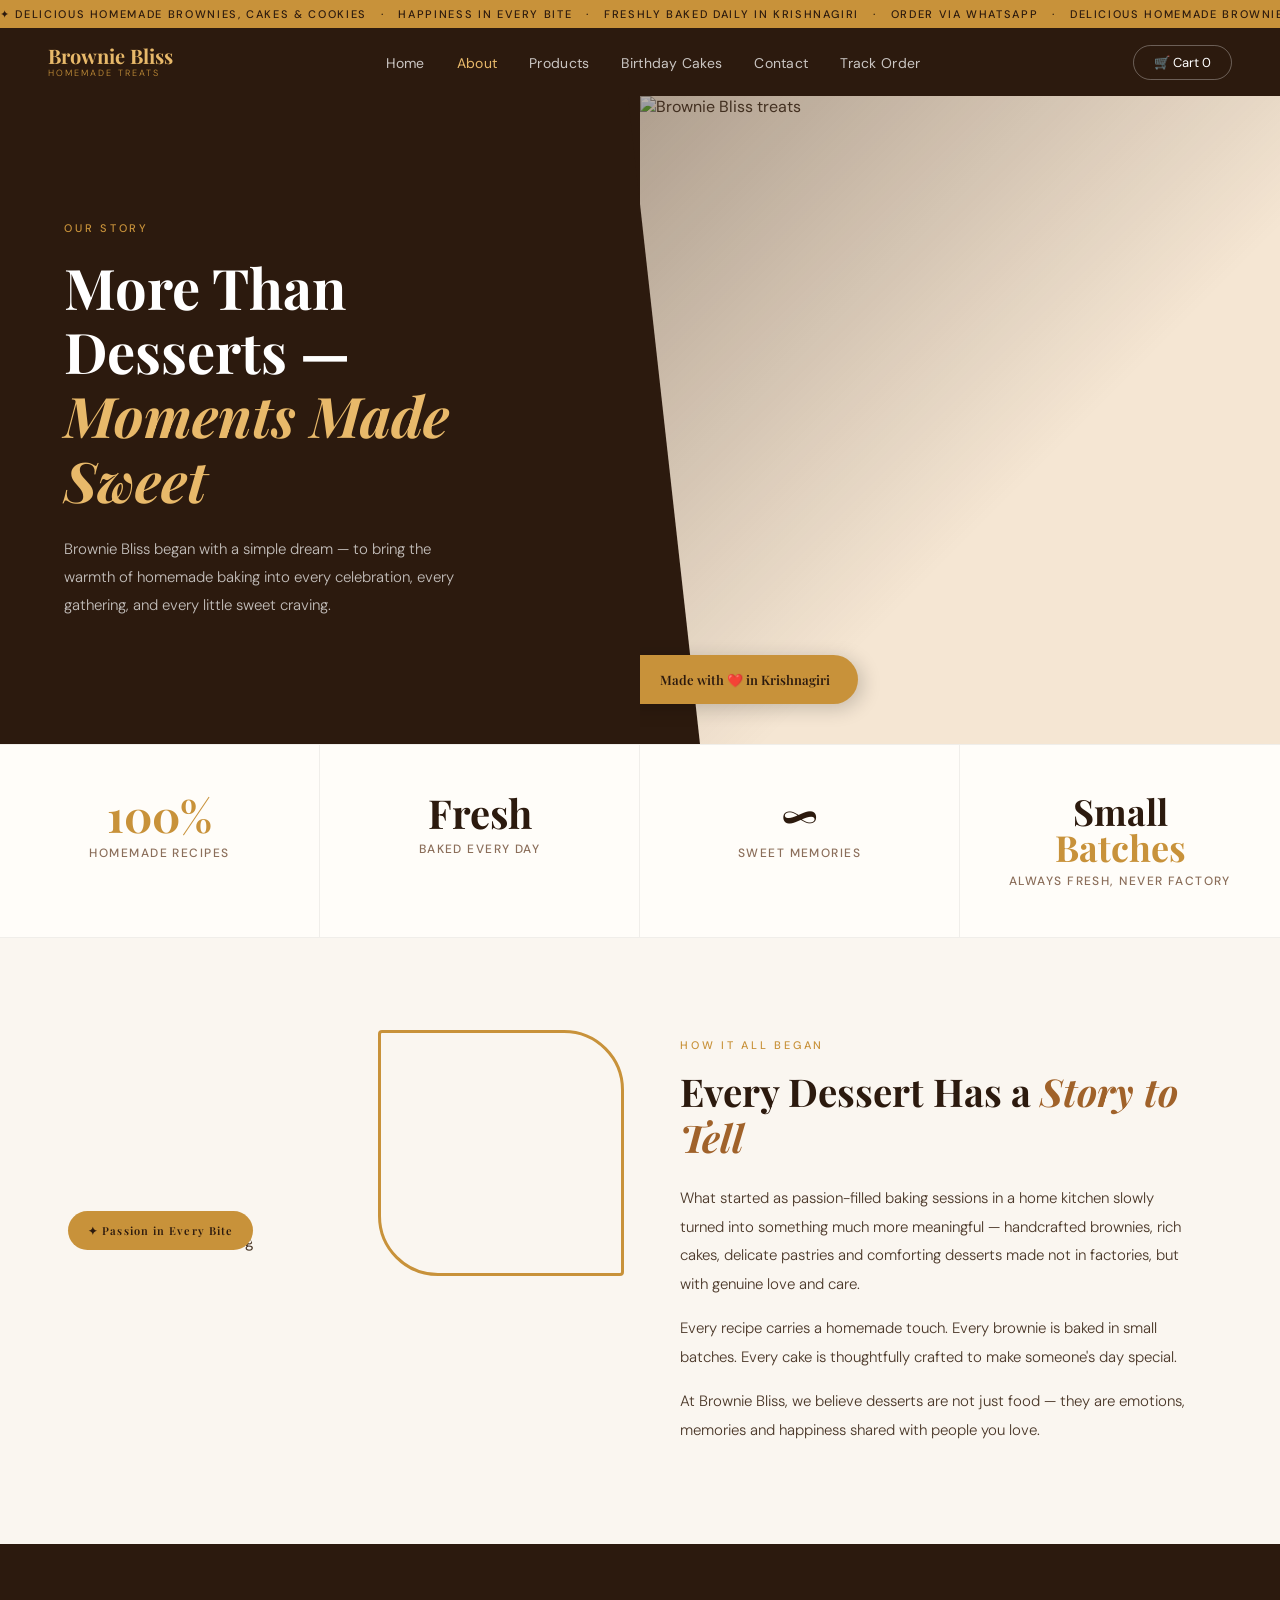
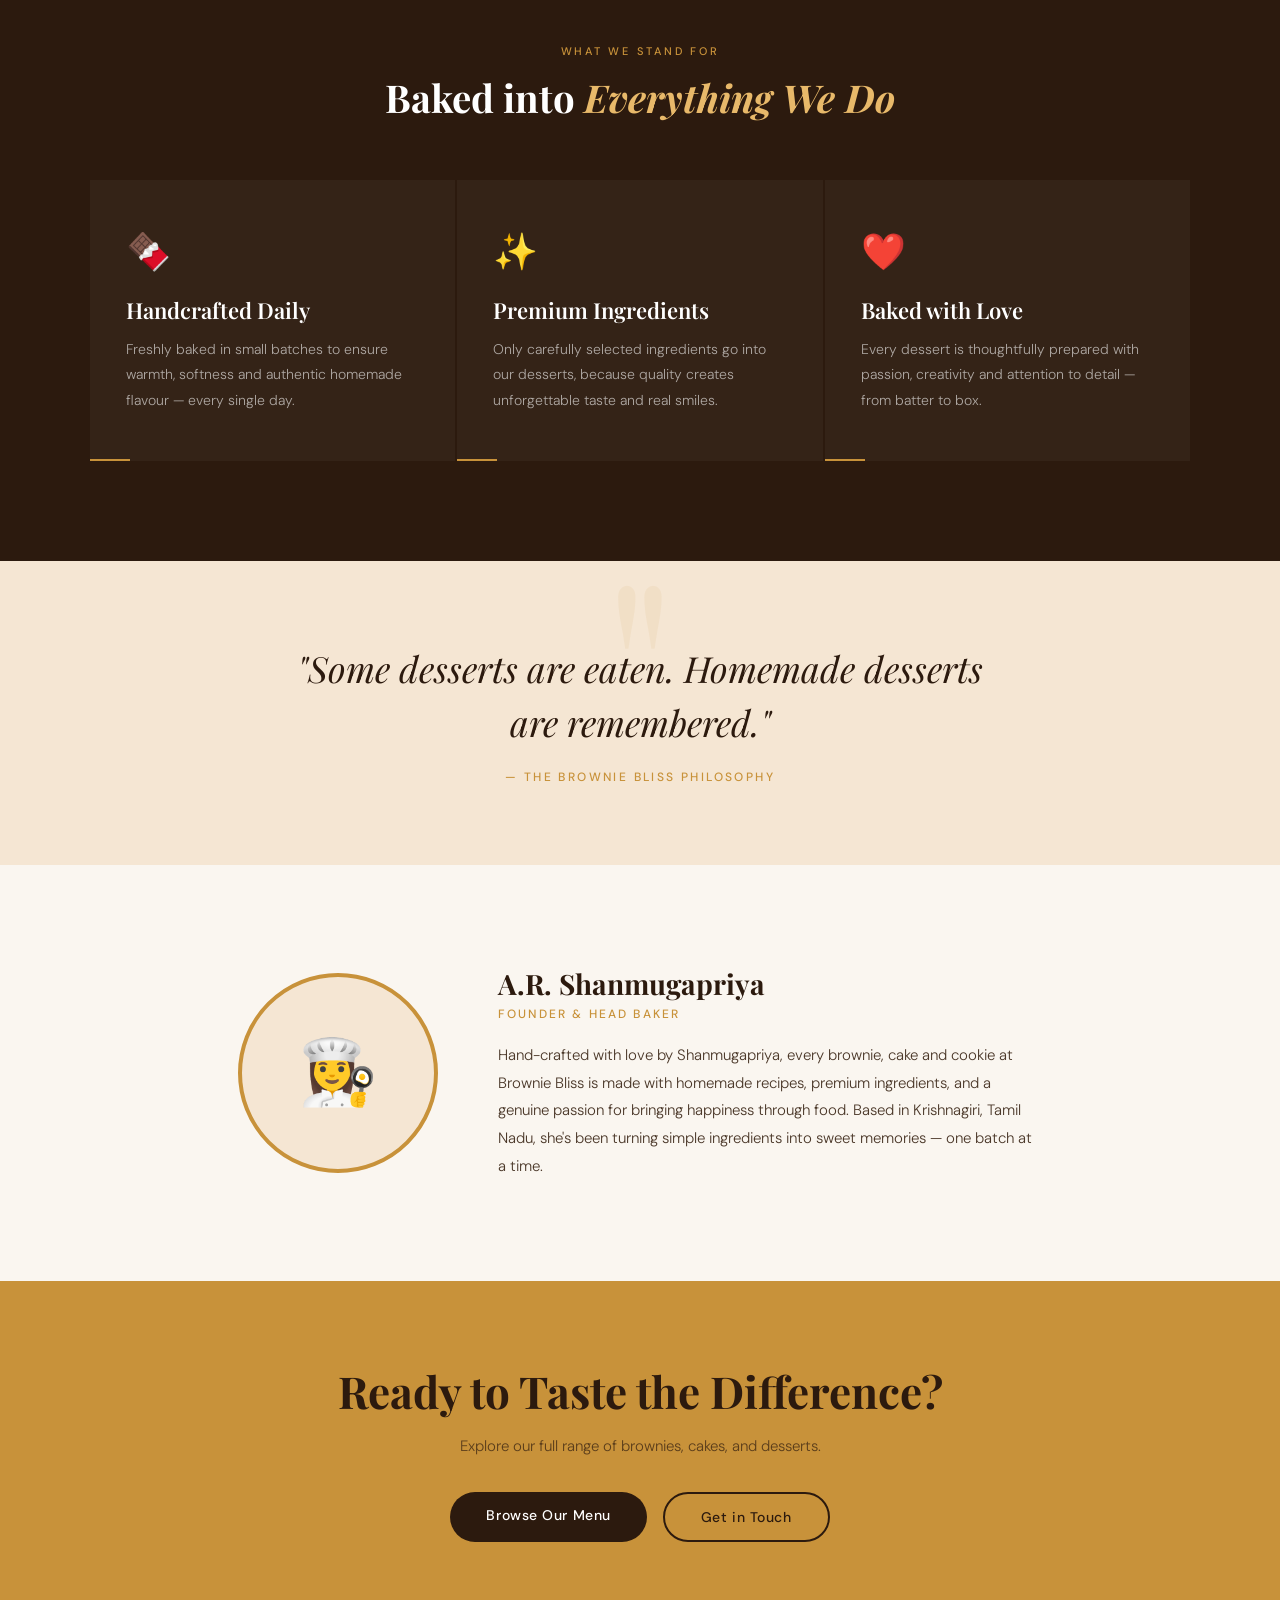
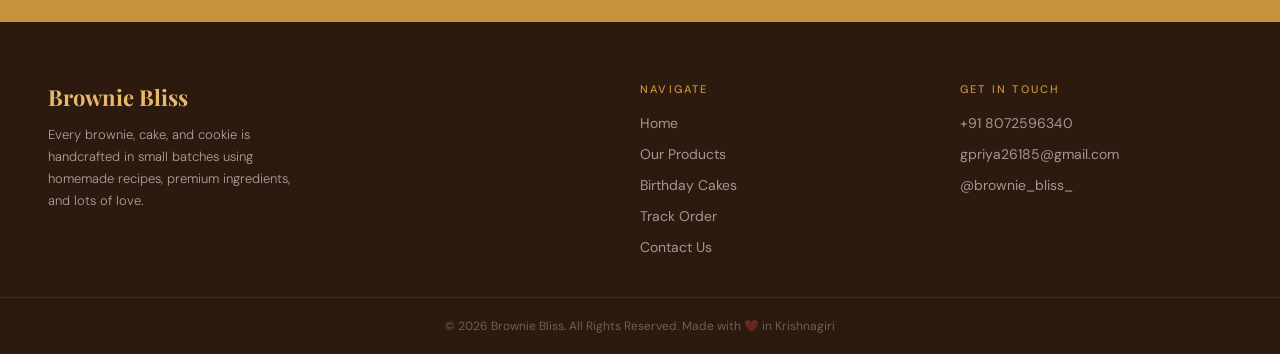
==== public/about.html @ 23c50c58 "resolved conflicts" ====
<!DOCTYPE html>
<html lang="en">
<head>
  <meta charset="UTF-8" />
  <meta name="viewport" content="width=device-width, initial-scale=1.0" />
  <title>About — Brownie Bliss</title>
  <link rel="preconnect" href="https://fonts.googleapis.com" />
  <link rel="preconnect" href="https://fonts.gstatic.com" crossorigin />
  <link href="https://fonts.googleapis.com/css2?family=Playfair+Display:ital,wght@0,400;0,600;0,700;1,400;1,600&family=DM+Sans:wght@300;400;500&display=swap" rel="stylesheet" />
  <style>
    *, *::before, *::after { box-sizing: border-box; margin: 0; padding: 0; }

    :root {
      --cream: #FAF6F0;
      --warm-white: #FFFDF9;
      --brown-dark: #2C1A0E;
      --brown-mid: #5C3317;
      --brown-light: #A0622A;
      --gold: #C8923A;
      --gold-light: #E8B96A;
      --blush: #F5E6D3;
      --text-body: #4A3728;
      --text-muted: #8B6E5A;
    }

    html { scroll-behavior: smooth; }

    body {
      font-family: 'DM Sans', sans-serif;
      background: var(--cream);
      color: var(--text-body);
      overflow-x: hidden;
    }

    /* ── NAV ── */
    nav {
      background: var(--brown-dark);
      color: #fff;
      display: flex;
      align-items: center;
      justify-content: space-between;
      padding: 0 48px;
      height: 68px;
      position: sticky;
      top: 0;
      z-index: 100;
    }
    .nav-logo { font-family: 'Playfair Display', serif; font-size: 20px; font-weight: 700; color: var(--gold-light); text-decoration: none; line-height: 1.1; }
    .nav-logo span { display: block; font-size: 9px; font-weight: 300; letter-spacing: 0.22em; color: var(--gold); font-family: 'DM Sans', sans-serif; text-transform: uppercase; margin-top: 2px; }
    .nav-links { display: flex; gap: 32px; list-style: none; }
    .nav-links a { color: rgba(255,255,255,0.75); text-decoration: none; font-size: 14px; font-weight: 400; letter-spacing: 0.02em; transition: color 0.2s; }
    .nav-links a:hover, .nav-links a.active { color: var(--gold-light); }
    .nav-cart { background: transparent; border: 1px solid rgba(255,255,255,0.3); color: #fff; padding: 8px 20px; border-radius: 99px; font-size: 13px; cursor: pointer; font-family: 'DM Sans', sans-serif; transition: all 0.2s; }
    .nav-cart:hover { background: var(--gold); border-color: var(--gold); }

    /* ── TICKER ── */
    .ticker {
      background: var(--gold);
      color: var(--brown-dark);
      font-size: 11px;
      font-weight: 500;
      letter-spacing: 0.15em;
      text-transform: uppercase;
      padding: 7px 0;
      overflow: hidden;
      white-space: nowrap;
    }
    .ticker-inner { display: inline-block; animation: ticker 28s linear infinite; }
    @keyframes ticker { from { transform: translateX(0); } to { transform: translateX(-50%); } }

    /* ── HERO ── */
    .hero {
      min-height: 72vh;
      display: grid;
      grid-template-columns: 1fr 1fr;
      position: relative;
      overflow: hidden;
    }
    .hero-left {
      background: var(--brown-dark);
      display: flex;
      flex-direction: column;
      justify-content: center;
      padding: 80px 64px;
      position: relative;
      z-index: 1;
    }
    .hero-left::after {
      content: '';
      position: absolute;
      right: -60px;
      top: 0;
      bottom: 0;
      width: 120px;
      background: var(--brown-dark);
      clip-path: polygon(0 0, 40% 0, 100% 100%, 0 100%);
      z-index: 2;
    }
    .hero-eyebrow {
      font-size: 11px;
      font-weight: 500;
      letter-spacing: 0.25em;
      text-transform: uppercase;
      color: var(--gold);
      margin-bottom: 20px;
      opacity: 0;
      animation: fadeUp 0.7s ease forwards 0.2s;
    }
    .hero-title {
      font-family: 'Playfair Display', serif;
      font-size: clamp(36px, 4.5vw, 56px);
      font-weight: 700;
      color: #fff;
      line-height: 1.15;
      margin-bottom: 24px;
      opacity: 0;
      animation: fadeUp 0.7s ease forwards 0.4s;
    }
    .hero-title em { color: var(--gold-light); font-style: italic; }
    .hero-body {
      font-size: 15px;
      font-weight: 300;
      line-height: 1.85;
      color: rgba(255,255,255,0.72);
      max-width: 400px;
      opacity: 0;
      animation: fadeUp 0.7s ease forwards 0.6s;
    }
    .hero-right {
      position: relative;
      background: var(--blush);
      overflow: hidden;
    }
    .hero-right img {
      width: 100%;
      height: 100%;
      object-fit: cover;
      filter: sepia(15%) saturate(110%);
      opacity: 0;
      animation: fadeIn 1s ease forwards 0.8s;
    }
    .hero-right-overlay {
      position: absolute;
      inset: 0;
      background: linear-gradient(135deg, rgba(44,26,14,0.35) 0%, transparent 60%);
    }
    .hero-badge {
      position: absolute;
      bottom: 40px;
      left: -20px;
      background: var(--gold);
      color: var(--brown-dark);
      padding: 16px 28px 16px 40px;
      font-family: 'Playfair Display', serif;
      font-size: 13px;
      font-weight: 600;
      border-radius: 0 99px 99px 0;
      box-shadow: 4px 4px 20px rgba(0,0,0,0.2);
      z-index: 3;
      opacity: 0;
      animation: fadeIn 0.7s ease forwards 1.2s;
    }

    @keyframes fadeUp { from { opacity: 0; transform: translateY(24px); } to { opacity: 1; transform: translateY(0); } }
    @keyframes fadeIn { from { opacity: 0; } to { opacity: 1; } }

    /* ── STATS ── */
    .stats {
      background: var(--warm-white);
      border-top: 1px solid rgba(0,0,0,0.06);
      border-bottom: 1px solid rgba(0,0,0,0.06);
      display: grid;
      grid-template-columns: repeat(4, 1fr);
    }
    .stat-item {
      padding: 48px 32px;
      text-align: center;
      border-right: 1px solid rgba(0,0,0,0.06);
      position: relative;
      overflow: hidden;
    }
    .stat-item:last-child { border-right: none; }
    .stat-item::before {
      content: '';
      position: absolute;
      bottom: 0; left: 0; right: 0;
      height: 3px;
      background: var(--gold);
      transform: scaleX(0);
      transition: transform 0.4s ease;
      transform-origin: left;
    }
    .stat-item:hover::before { transform: scaleX(1); }
    .stat-number {
      font-family: 'Playfair Display', serif;
      font-size: 44px;
      font-weight: 700;
      color: var(--brown-dark);
      line-height: 1;
      margin-bottom: 8px;
    }
    .stat-number span { color: var(--gold); }
    .stat-label {
      font-size: 12px;
      font-weight: 500;
      letter-spacing: 0.12em;
      text-transform: uppercase;
      color: var(--text-muted);
    }

    /* ── STORY SECTION ── */
    .story {
      display: grid;
      grid-template-columns: 1fr 1fr;
      gap: 0;
      max-width: 1200px;
      margin: 100px auto;
      padding: 0 48px;
      align-items: center;
      gap: 80px;
    }
    .story-img-wrap {
      position: relative;
    }
    .story-img-wrap img {
      width: 100%;
      aspect-ratio: 4/5;
      object-fit: cover;
      border-radius: 4px 80px 4px 80px;
      filter: sepia(10%) saturate(105%);
    }
    .story-img-accent {
      position: absolute;
      bottom: -24px;
      right: -24px;
      width: 48%;
      aspect-ratio: 1;
      border: 3px solid var(--gold);
      border-radius: 4px 60px 4px 60px;
      z-index: -1;
    }
    .story-quote {
      position: absolute;
      top: -20px;
      left: -20px;
      background: var(--gold);
      color: var(--brown-dark);
      font-family: 'Playfair Display', serif;
      font-size: 11px;
      font-weight: 600;
      letter-spacing: 0.1em;
      padding: 12px 20px;
      border-radius: 99px;
      white-space: nowrap;
    }
    .story-text {}
    .section-eyebrow {
      font-size: 11px;
      font-weight: 500;
      letter-spacing: 0.25em;
      text-transform: uppercase;
      color: var(--gold);
      margin-bottom: 16px;
    }
    .section-title {
      font-family: 'Playfair Display', serif;
      font-size: clamp(28px, 3vw, 40px);
      font-weight: 700;
      color: var(--brown-dark);
      line-height: 1.2;
      margin-bottom: 24px;
    }
    .section-title em { font-style: italic; color: var(--brown-light); }
    .story-para {
      font-size: 15px;
      font-weight: 300;
      line-height: 1.9;
      color: var(--text-body);
      margin-bottom: 16px;
    }
    .story-para:last-child { margin-bottom: 0; }

    /* ── VALUES ── */
    .values {
      background: var(--brown-dark);
      padding: 100px 48px;
      text-align: center;
    }
    .values .section-eyebrow { color: var(--gold); }
    .values .section-title { color: #fff; margin-bottom: 60px; }
    .values-grid {
      display: grid;
      grid-template-columns: repeat(3, 1fr);
      gap: 2px;
      max-width: 1100px;
      margin: 0 auto;
    }
    .value-card {
      background: rgba(255,255,255,0.04);
      padding: 48px 36px;
      text-align: left;
      position: relative;
      transition: background 0.3s;
      cursor: default;
    }
    .value-card:hover { background: rgba(200,146,58,0.12); }
    .value-icon {
      font-size: 36px;
      margin-bottom: 20px;
      display: block;
    }
    .value-title {
      font-family: 'Playfair Display', serif;
      font-size: 22px;
      font-weight: 600;
      color: #fff;
      margin-bottom: 12px;
    }
    .value-desc {
      font-size: 14px;
      font-weight: 300;
      line-height: 1.8;
      color: rgba(255,255,255,0.6);
    }
    .value-card::after {
      content: '';
      position: absolute;
      bottom: 0; left: 0;
      width: 40px; height: 2px;
      background: var(--gold);
      transition: width 0.4s ease;
    }
    .value-card:hover::after { width: 100%; }

    /* ── QUOTE BANNER ── */
    .quote-banner {
      background: var(--blush);
      padding: 80px 48px;
      text-align: center;
      position: relative;
      overflow: hidden;
    }
    .quote-banner::before {
      content: '"';
      position: absolute;
      top: -20px;
      left: 50%;
      transform: translateX(-50%);
      font-family: 'Playfair Display', serif;
      font-size: 240px;
      color: var(--gold);
      opacity: 0.08;
      line-height: 1;
      pointer-events: none;
    }
    .quote-text {
      font-family: 'Playfair Display', serif;
      font-size: clamp(22px, 3vw, 36px);
      font-style: italic;
      font-weight: 400;
      color: var(--brown-dark);
      max-width: 700px;
      margin: 0 auto 20px;
      line-height: 1.5;
      position: relative;
      z-index: 1;
    }
    .quote-attr {
      font-size: 12px;
      font-weight: 500;
      letter-spacing: 0.2em;
      text-transform: uppercase;
      color: var(--gold);
    }

    /* ── FOUNDER ── */
    .founder {
      max-width: 900px;
      margin: 100px auto;
      padding: 0 48px;
      display: grid;
      grid-template-columns: auto 1fr;
      gap: 60px;
      align-items: center;
    }
    .founder-img {
      width: 200px;
      height: 200px;
      border-radius: 50%;
      object-fit: cover;
      border: 4px solid var(--gold);
      filter: sepia(15%) saturate(110%);
      flex-shrink: 0;
    }
    .founder-img-placeholder {
      width: 200px;
      height: 200px;
      border-radius: 50%;
      background: var(--blush);
      border: 4px solid var(--gold);
      flex-shrink: 0;
      display: flex;
      align-items: center;
      justify-content: center;
      font-size: 64px;
    }
    .founder-name {
      font-family: 'Playfair Display', serif;
      font-size: 28px;
      font-weight: 700;
      color: var(--brown-dark);
      margin-bottom: 4px;
    }
    .founder-role {
      font-size: 12px;
      font-weight: 500;
      letter-spacing: 0.18em;
      text-transform: uppercase;
      color: var(--gold);
      margin-bottom: 20px;
    }
    .founder-bio {
      font-size: 15px;
      font-weight: 300;
      line-height: 1.85;
      color: var(--text-body);
    }

    /* ── CTA ── */
    .cta {
      background: var(--gold);
      padding: 80px 48px;
      text-align: center;
    }
    .cta-title {
      font-family: 'Playfair Display', serif;
      font-size: clamp(28px, 3.5vw, 44px);
      font-weight: 700;
      color: var(--brown-dark);
      margin-bottom: 16px;
    }
    .cta-sub {
      font-size: 15px;
      font-weight: 300;
      color: rgba(44,26,14,0.7);
      margin-bottom: 36px;
    }
    .cta-buttons { display: flex; gap: 16px; justify-content: center; flex-wrap: wrap; }
    .btn-dark {
      background: var(--brown-dark);
      color: #fff;
      padding: 14px 36px;
      border-radius: 99px;
      text-decoration: none;
      font-size: 14px;
      font-weight: 500;
      letter-spacing: 0.04em;
      transition: all 0.25s;
      display: inline-block;
    }
    .btn-dark:hover { background: var(--brown-mid); transform: translateY(-2px); }
    .btn-outline {
      background: transparent;
      color: var(--brown-dark);
      padding: 14px 36px;
      border-radius: 99px;
      text-decoration: none;
      font-size: 14px;
      font-weight: 500;
      letter-spacing: 0.04em;
      border: 2px solid var(--brown-dark);
      transition: all 0.25s;
      display: inline-block;
    }
    .btn-outline:hover { background: var(--brown-dark); color: #fff; }

    /* ── FOOTER ── */
    footer {
      background: var(--brown-dark);
      color: rgba(255,255,255,0.6);
      padding: 60px 48px 40px;
      display: grid;
      grid-template-columns: 2fr 1fr 1fr;
      gap: 48px;
    }
    .footer-brand {}
    .footer-logo { font-family: 'Playfair Display', serif; font-size: 22px; color: var(--gold-light); font-weight: 700; margin-bottom: 12px; }
    .footer-tagline { font-size: 13px; font-weight: 300; line-height: 1.7; max-width: 260px; }
    .footer-col-title { font-size: 11px; font-weight: 500; letter-spacing: 0.2em; text-transform: uppercase; color: var(--gold); margin-bottom: 16px; }
    .footer-links { list-style: none; display: flex; flex-direction: column; gap: 10px; }
    .footer-links a { color: rgba(255,255,255,0.55); text-decoration: none; font-size: 14px; transition: color 0.2s; }
    .footer-links a:hover { color: var(--gold-light); }
    .footer-bottom {
      background: var(--brown-dark);
      border-top: 1px solid rgba(255,255,255,0.08);
      text-align: center;
      padding: 20px 48px;
      font-size: 12px;
      color: rgba(255,255,255,0.3);
    }

    /* ── SCROLL REVEAL ── */
    .reveal {
      opacity: 0;
      transform: translateY(32px);
      transition: opacity 0.7s ease, transform 0.7s ease;
    }
    .reveal.visible { opacity: 1; transform: translateY(0); }

    /* ── RESPONSIVE ── */
    @media (max-width: 900px) {
      nav { padding: 0 24px; }
      .nav-links { display: none; }
      .hero { grid-template-columns: 1fr; min-height: auto; }
      .hero-left { padding: 60px 32px; }
      .hero-left::after { display: none; }
      .hero-right { height: 300px; }
      .stats { grid-template-columns: repeat(2, 1fr); }
      .stat-item { border-right: none; border-bottom: 1px solid rgba(0,0,0,0.06); }
      .story { grid-template-columns: 1fr; padding: 0 24px; margin: 60px auto; gap: 40px; }
      .story-img-wrap { max-width: 400px; }
      .values { padding: 60px 24px; }
      .values-grid { grid-template-columns: 1fr; gap: 2px; }
      .founder { grid-template-columns: 1fr; padding: 0 24px; margin: 60px auto; text-align: center; justify-items: center; }
      footer { grid-template-columns: 1fr; padding: 40px 24px 24px; gap: 32px; }
    }
  </style>
</head>
<body>

  <!-- Ticker -->
  <div class="ticker">
    <span class="ticker-inner">
      ✦ Delicious Homemade Brownies, Cakes &amp; Cookies &nbsp;&nbsp;·&nbsp;&nbsp; Happiness in Every Bite &nbsp;&nbsp;·&nbsp;&nbsp; Freshly Baked Daily in Krishnagiri &nbsp;&nbsp;·&nbsp;&nbsp; Order via WhatsApp &nbsp;&nbsp;·&nbsp;&nbsp; Delicious Homemade Brownies, Cakes &amp; Cookies &nbsp;&nbsp;·&nbsp;&nbsp; Happiness in Every Bite &nbsp;&nbsp;·&nbsp;&nbsp; Freshly Baked Daily in Krishnagiri &nbsp;&nbsp;·&nbsp;&nbsp; Order via WhatsApp &nbsp;&nbsp;·&nbsp;&nbsp;
    </span>
  </div>

  <!-- Nav -->
  <nav>
    <a href="index.html" class="nav-logo">Brownie Bliss <span>Homemade Treats</span></a>
    <ul class="nav-links">
      <li><a href="index.html">Home</a></li>
      <li><a href="about.html" class="active">About</a></li>
      <li><a href="index.html#products">Products</a></li>
      <li><a href="index.html#birthday">Birthday Cakes</a></li>
      <li><a href="contact.html">Contact</a></li>
      <li><a href="track.html">Track Order</a></li>
    </ul>
    <button class="nav-cart">🛒 Cart 0</button>
  </nav>

  <!-- Hero -->
  <section class="hero">
    <div class="hero-left">
      <p class="hero-eyebrow">Our Story</p>
      <h1 class="hero-title">More Than Desserts —<br><em>Moments Made Sweet</em></h1>
      <p class="hero-body">Brownie Bliss began with a simple dream — to bring the warmth of homemade baking into every celebration, every gathering, and every little sweet craving.</p>
    </div>
    <div class="hero-right">
      <img src="https://theobroma.in/cdn/shop/files/OverloadBrownie_400x400.jpg?v=1711183338" alt="Brownie Bliss treats" />
      <div class="hero-right-overlay"></div>
      <div class="hero-badge">Made with ❤️ in Krishnagiri</div>
    </div>
  </section>

  <!-- Stats -->
  <div class="stats">
    <div class="stat-item reveal">
      <div class="stat-number"><span class="count" data-target="100">0</span><span>%</span></div>
      <div class="stat-label">Homemade Recipes</div>
    </div>
    <div class="stat-item reveal" style="transition-delay:0.1s">
      <div class="stat-number" style="font-size:40px">Fresh</div>
      <div class="stat-label">Baked Every Day</div>
    </div>
    <div class="stat-item reveal" style="transition-delay:0.2s">
      <div class="stat-number">∞</div>
      <div class="stat-label">Sweet Memories</div>
    </div>
    <div class="stat-item reveal" style="transition-delay:0.3s">
      <div class="stat-number" style="font-size:36px">Small<br><span>Batches</span></div>
      <div class="stat-label">Always Fresh, Never Factory</div>
    </div>
  </div>

  <!-- Story Section -->
  <section class="story">
    <div class="story-img-wrap reveal">
      <img src="https://theobroma.in/cdn/shop/files/redvelvet-theo.jpg?v=1701321860" alt="Brownie Bliss baking" />
      <div class="story-img-accent"></div>
      <div class="story-quote">✦ Passion in Every Bite</div>
    </div>
    <div class="story-text reveal" style="transition-delay:0.15s">
      <p class="section-eyebrow">How it all began</p>
      <h2 class="section-title">Every Dessert Has a <em>Story to Tell</em></h2>
      <p class="story-para">What started as passion-filled baking sessions in a home kitchen slowly turned into something much more meaningful — handcrafted brownies, rich cakes, delicate pastries and comforting desserts made not in factories, but with genuine love and care.</p>
      <p class="story-para">Every recipe carries a homemade touch. Every brownie is baked in small batches. Every cake is thoughtfully crafted to make someone's day special.</p>
      <p class="story-para">At Brownie Bliss, we believe desserts are not just food — they are emotions, memories and happiness shared with people you love.</p>
    </div>
  </section>

  <!-- Values -->
  <section class="values">
    <p class="section-eyebrow reveal">What we stand for</p>
    <h2 class="section-title reveal">Baked into <em style="color:var(--gold-light)">Everything We Do</em></h2>
    <div class="values-grid">
      <div class="value-card reveal">
        <span class="value-icon">🍫</span>
        <h3 class="value-title">Handcrafted Daily</h3>
        <p class="value-desc">Freshly baked in small batches to ensure warmth, softness and authentic homemade flavour — every single day.</p>
      </div>
      <div class="value-card reveal" style="transition-delay:0.1s">
        <span class="value-icon">✨</span>
        <h3 class="value-title">Premium Ingredients</h3>
        <p class="value-desc">Only carefully selected ingredients go into our desserts, because quality creates unforgettable taste and real smiles.</p>
      </div>
      <div class="value-card reveal" style="transition-delay:0.2s">
        <span class="value-icon">❤️</span>
        <h3 class="value-title">Baked with Love</h3>
        <p class="value-desc">Every dessert is thoughtfully prepared with passion, creativity and attention to detail — from batter to box.</p>
      </div>
    </div>
  </section>

  <!-- Quote -->
  <div class="quote-banner reveal">
    <p class="quote-text">"Some desserts are eaten. Homemade desserts are remembered."</p>
    <p class="quote-attr">— The Brownie Bliss Philosophy</p>
  </div>

  <!-- Founder -->
  <section class="founder reveal">
    <div class="founder-img-placeholder">👩‍🍳</div>
    <div>
      <h3 class="founder-name">A.R. Shanmugapriya</h3>
      <p class="founder-role">Founder & Head Baker</p>
      <p class="founder-bio">Hand-crafted with love by Shanmugapriya, every brownie, cake and cookie at Brownie Bliss is made with homemade recipes, premium ingredients, and a genuine passion for bringing happiness through food. Based in Krishnagiri, Tamil Nadu, she's been turning simple ingredients into sweet memories — one batch at a time.</p>
    </div>
  </section>

  <!-- CTA -->
  <div class="cta reveal">
    <h2 class="cta-title">Ready to Taste the Difference?</h2>
    <p class="cta-sub">Explore our full range of brownies, cakes, and desserts.</p>
    <div class="cta-buttons">
      <a href="index.html#products" class="btn-dark">Browse Our Menu</a>
      <a href="contact.html" class="btn-outline">Get in Touch</a>
    </div>
  </div>

  <!-- Footer -->
  <footer>
    <div class="footer-brand">
      <div class="footer-logo">Brownie Bliss</div>
      <p class="footer-tagline">Every brownie, cake, and cookie is handcrafted in small batches using homemade recipes, premium ingredients, and lots of love.</p>
    </div>
    <div>
      <p class="footer-col-title">Navigate</p>
      <ul class="footer-links">
        <li><a href="index.html">Home</a></li>
        <li><a href="index.html#products">Our Products</a></li>
        <li><a href="index.html#birthday">Birthday Cakes</a></li>
        <li><a href="track.html">Track Order</a></li>
        <li><a href="contact.html">Contact Us</a></li>
      </ul>
    </div>
    <div>
      <p class="footer-col-title">Get in Touch</p>
      <ul class="footer-links">
        <li><a href="tel:08072596340">+91 8072596340</a></li>
        <li><a href="mailto:gpriya26185@gmail.com">gpriya26185@gmail.com</a></li>
        <li><a href="https://instagram.com/brownie_bliss_" target="_blank">@brownie_bliss_</a></li>
      </ul>
    </div>
  </footer>
  <div class="footer-bottom">© 2026 Brownie Bliss. All Rights Reserved. Made with ❤️ in Krishnagiri</div>

  <script>
    // Scroll reveal
    const reveals = document.querySelectorAll('.reveal');
    const observer = new IntersectionObserver(entries => {
      entries.forEach(e => { if (e.isIntersecting) { e.target.classList.add('visible'); } });
    }, { threshold: 0.12 });
    reveals.forEach(r => observer.observe(r));

    // Count up animation
    function animateCount(el) {
      const target = +el.dataset.target;
      let current = 0;
      const step = target / 60;
      const timer = setInterval(() => {
        current = Math.min(current + step, target);
        el.textContent = Math.round(current);
        if (current >= target) clearInterval(timer);
      }, 16);
    }
    const countObs = new IntersectionObserver(entries => {
      entries.forEach(e => {
        if (e.isIntersecting) {
          animateCount(e.target);
          countObs.unobserve(e.target);
        }
      });
    }, { threshold: 0.5 });
    document.querySelectorAll('.count').forEach(c => countObs.observe(c));
  </script>
</body>
</html>
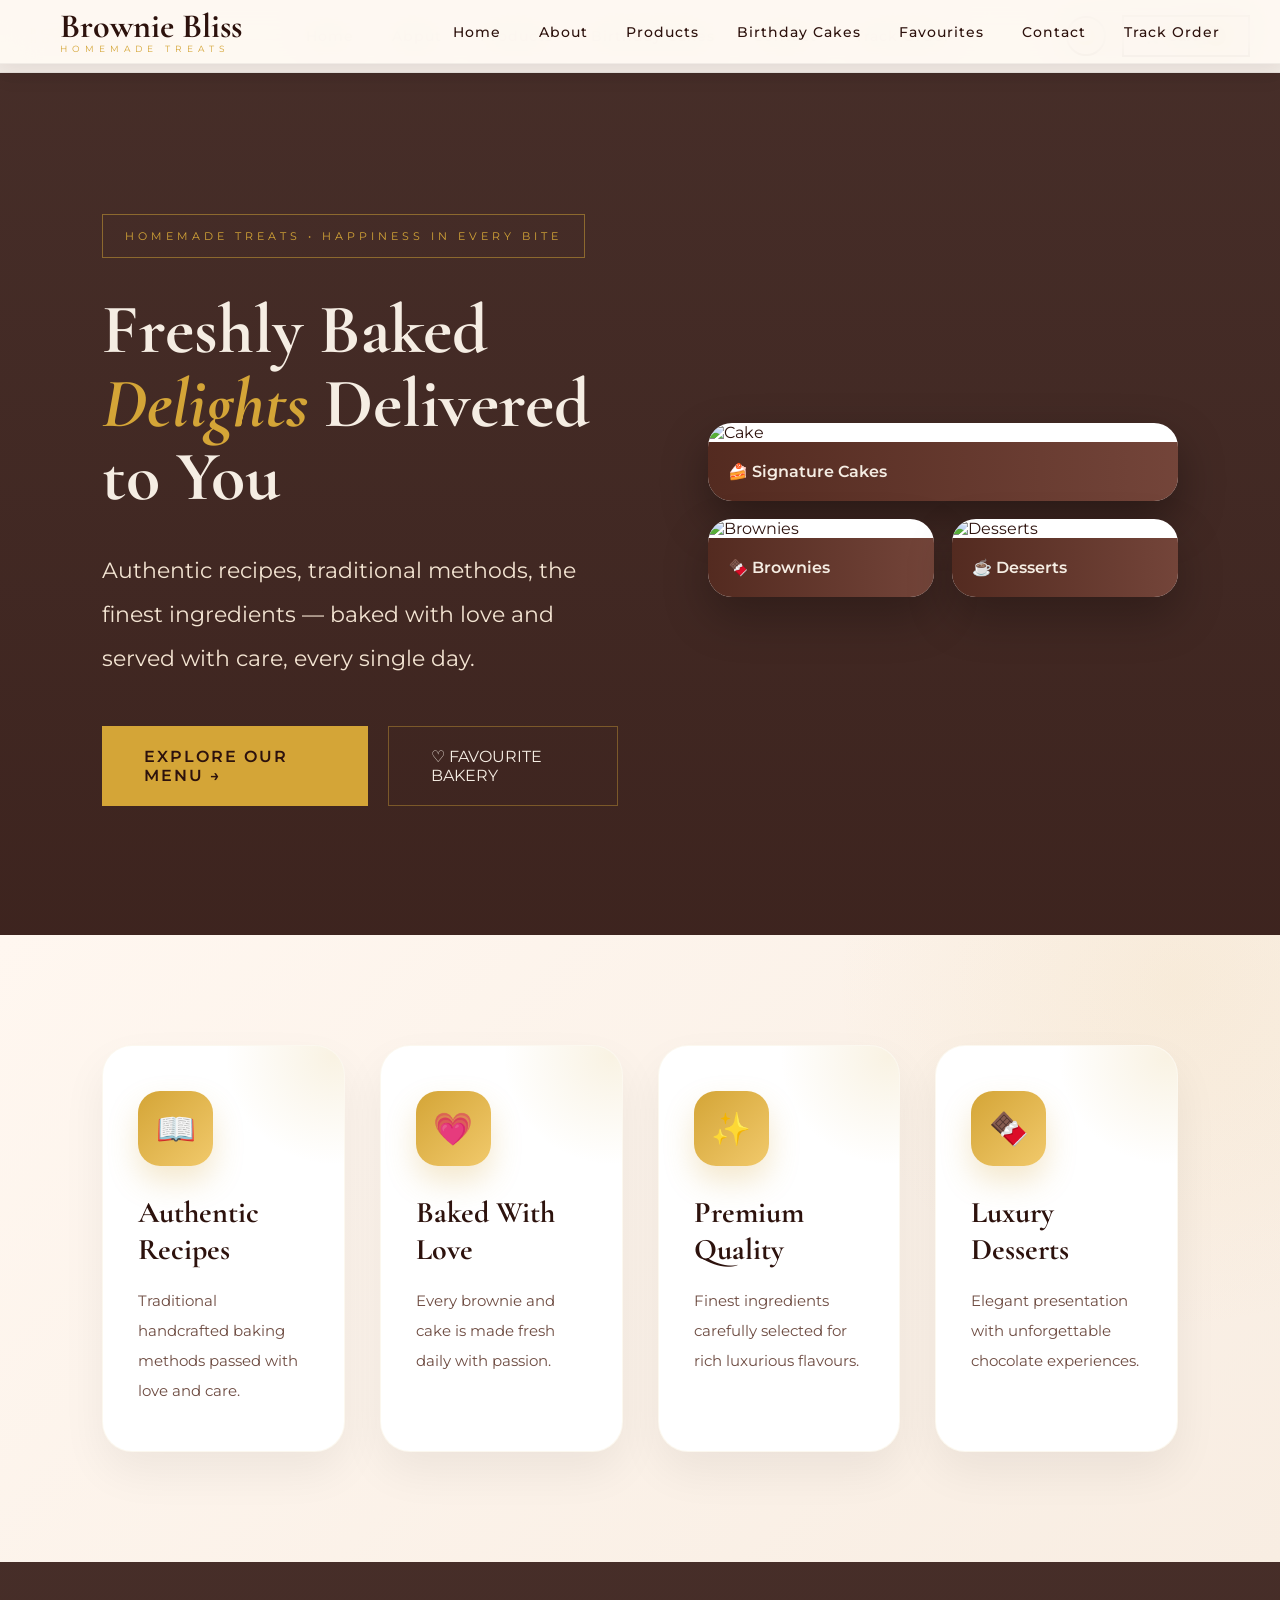
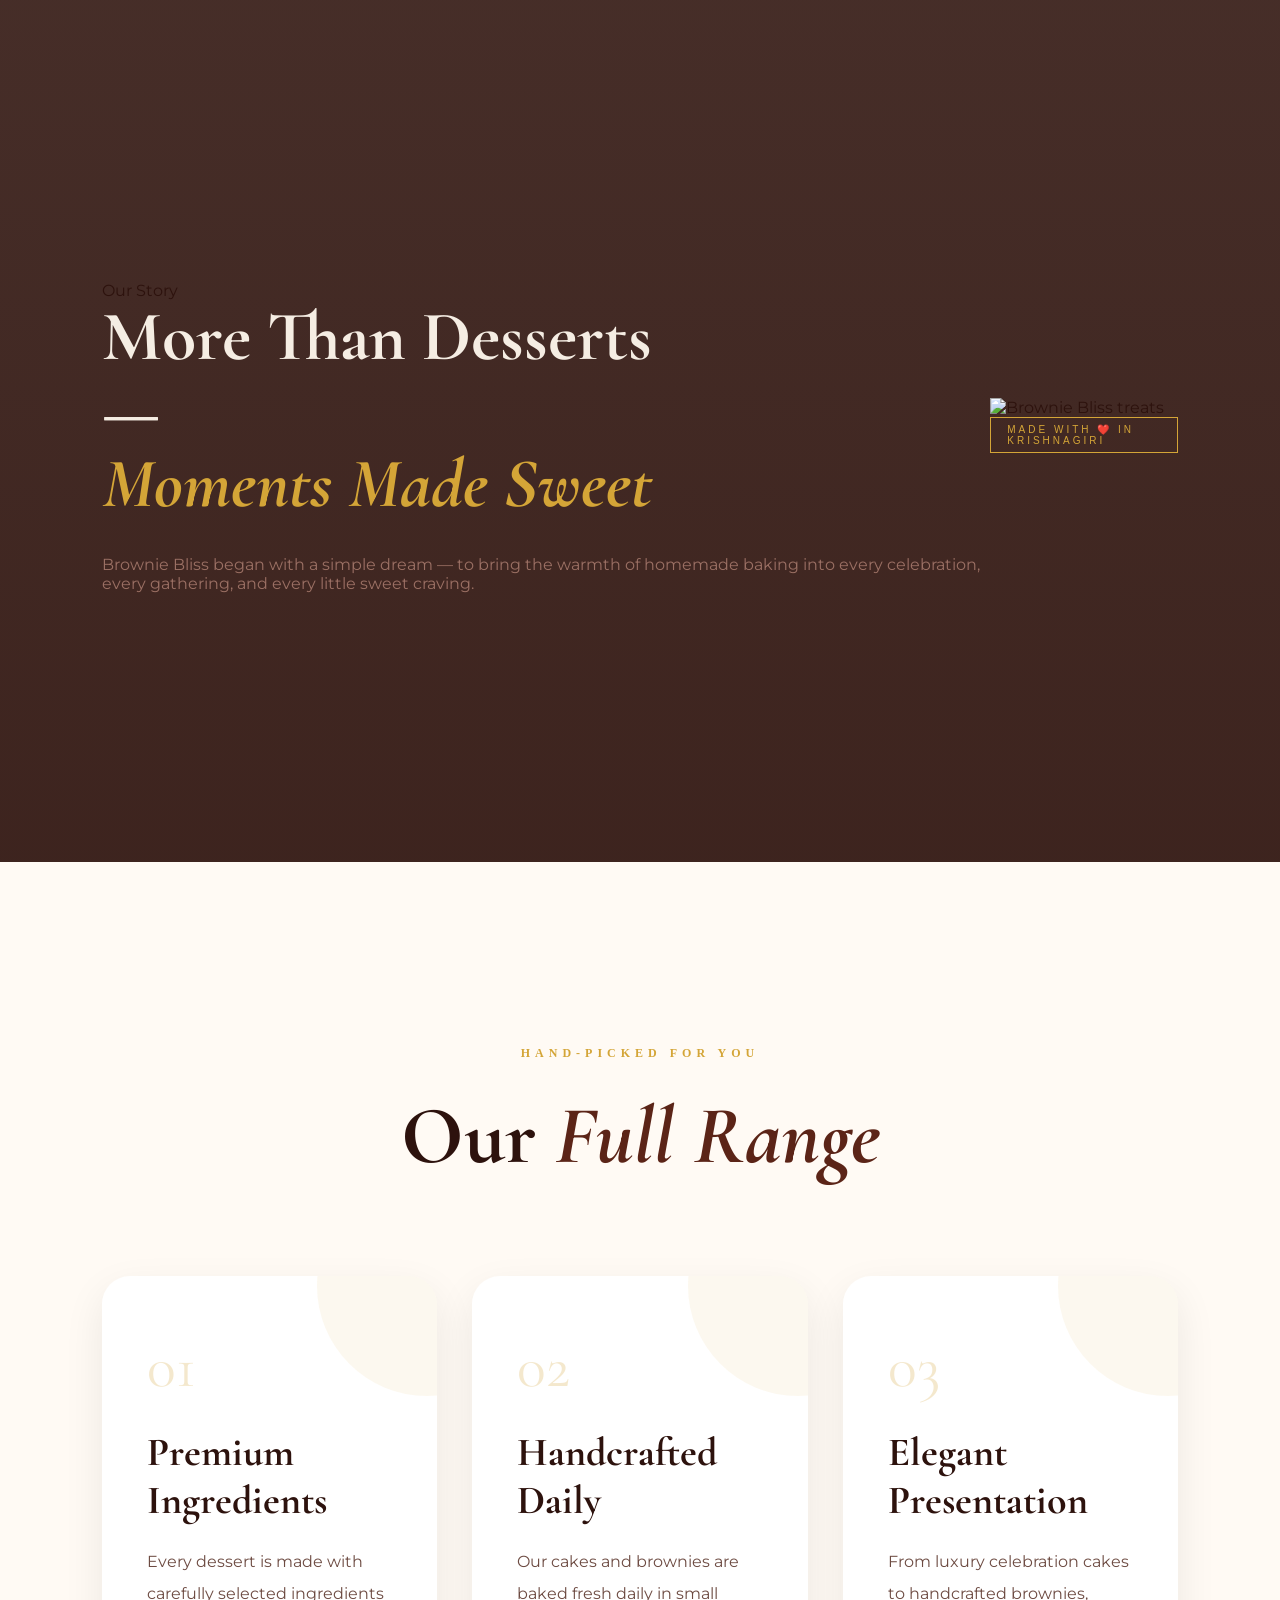
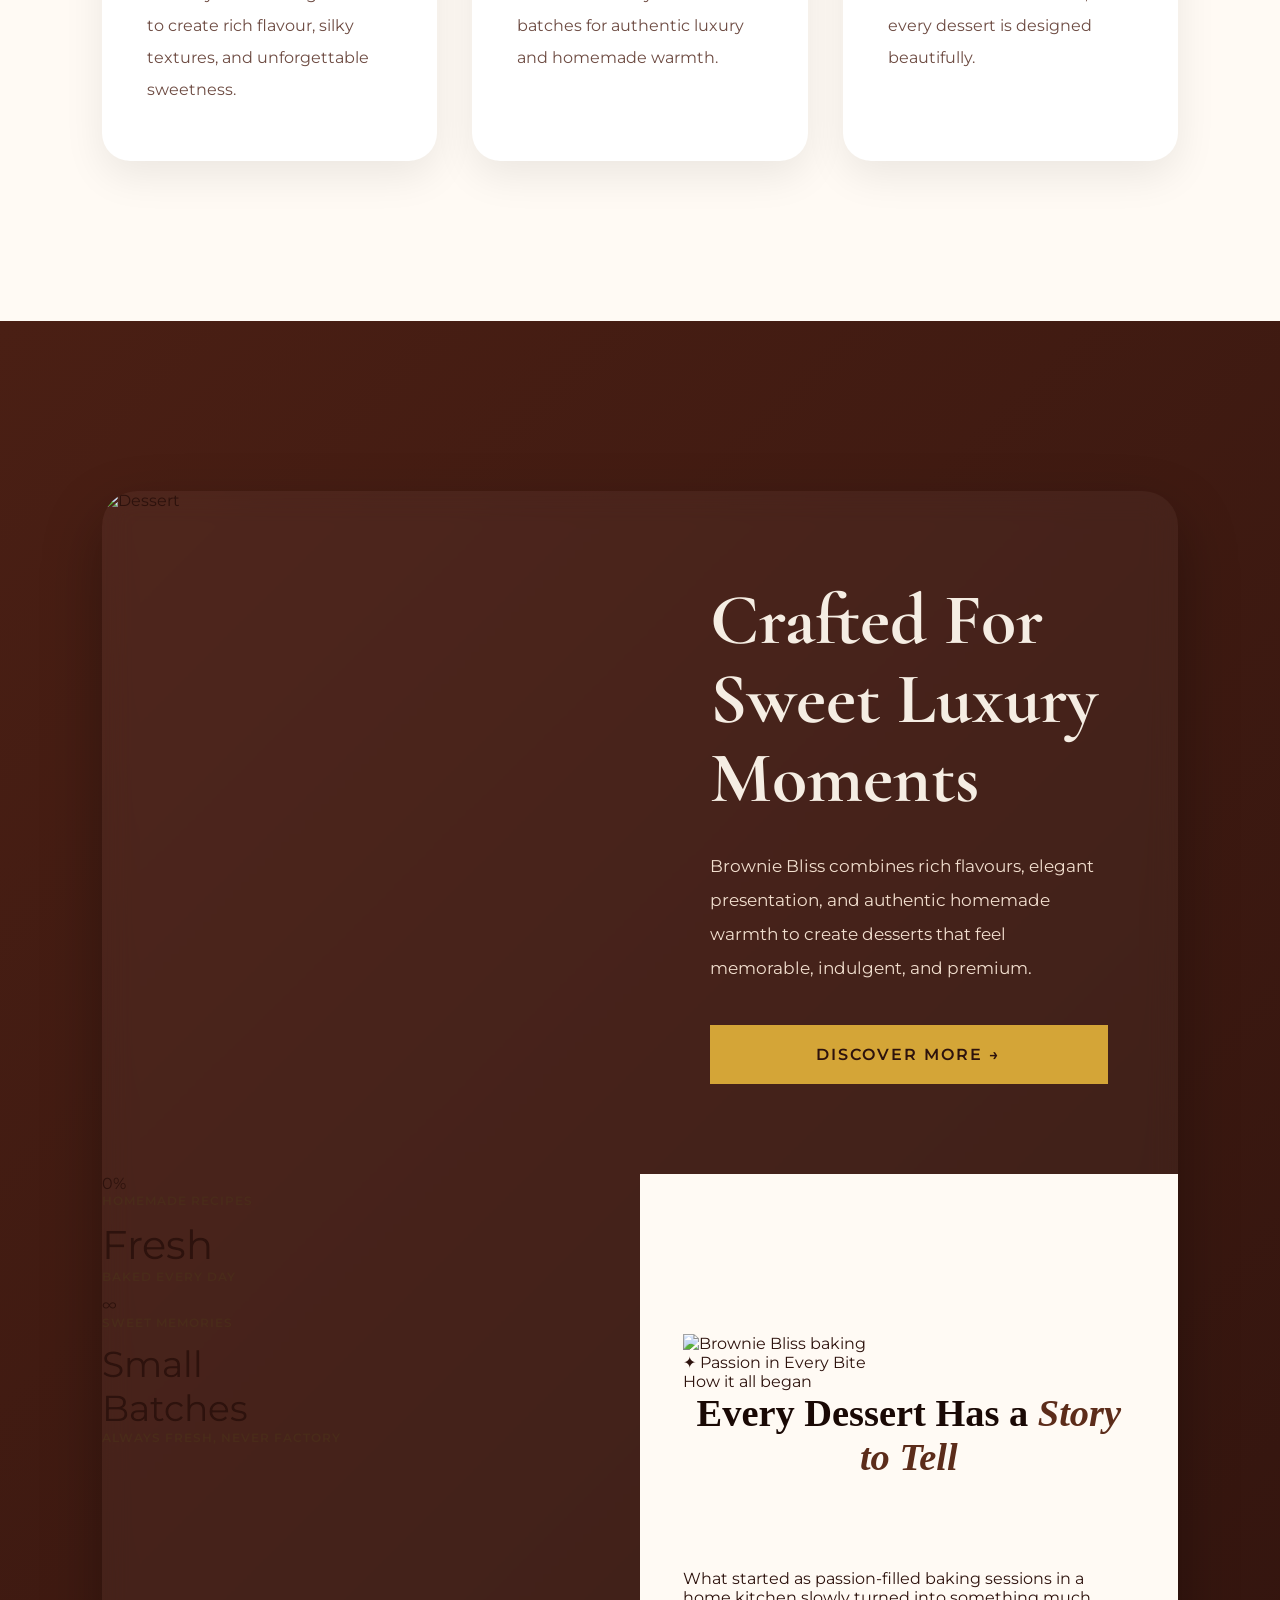
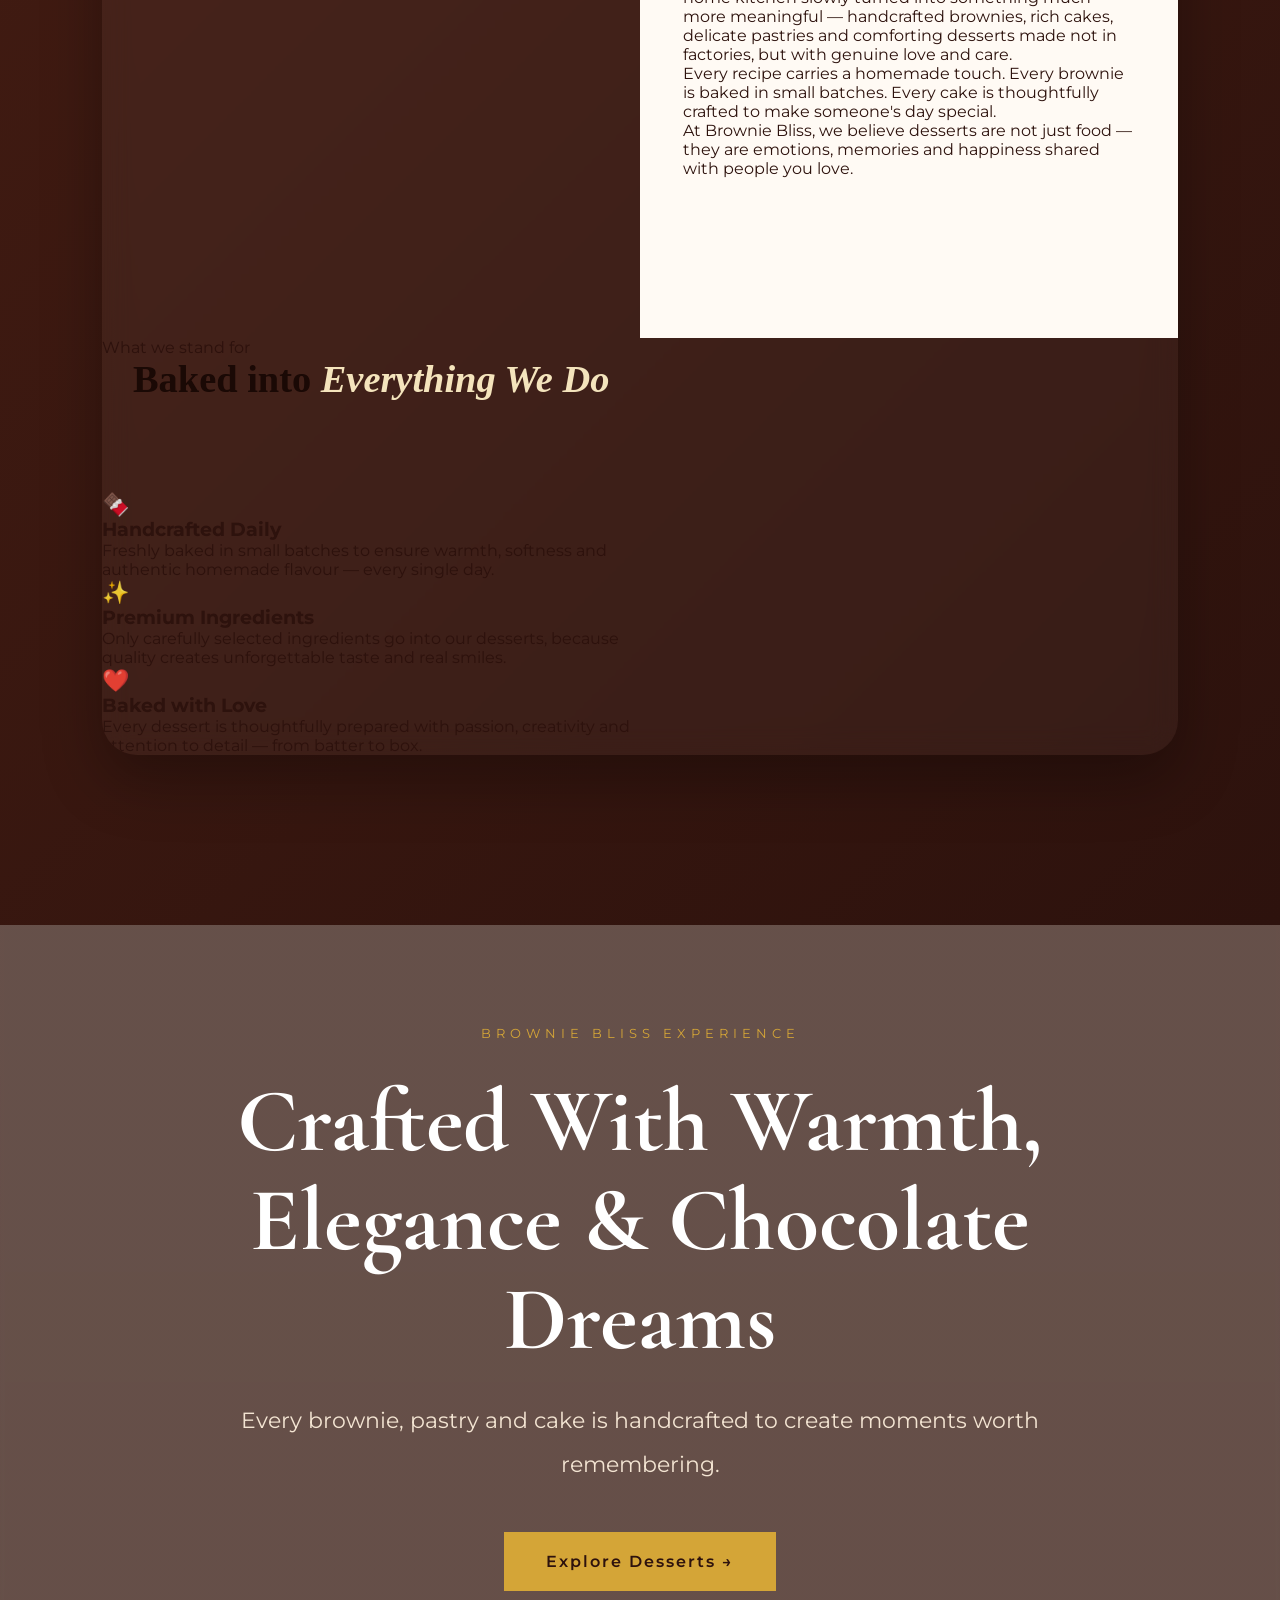
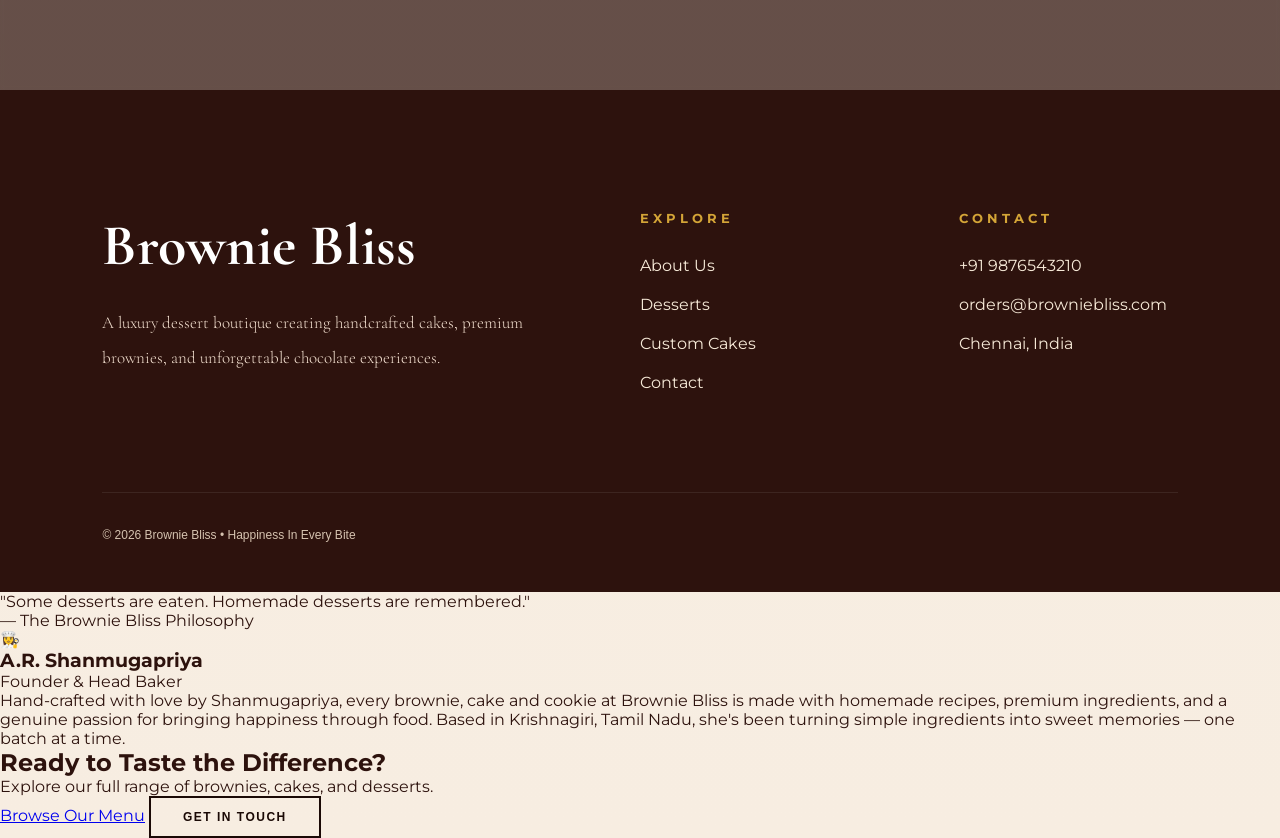
==== commit f2af1918: "Merge pull request #344 from Srushti-M-S/main Fix: nav and hero alignment issues" ====
--- a/public/about.html
+++ b/public/about.html
@@ -1,560 +1,1248 @@
 <!DOCTYPE html>
 <html lang="en">
+
 <head>
   <meta charset="UTF-8" />
-  <meta name="viewport" content="width=device-width, initial-scale=1.0" />
+  <meta name="viewport" content="width=device-width, initial-scale=1.0"/>
+
+  <title>Brownie Bliss | About</title>
+<head>
+  <meta charset="UTF-8">
+  <meta name="viewport" content="width=device-width, initial-scale=1.0">
   <title>About — Brownie Bliss</title>
-  <link rel="preconnect" href="https://fonts.googleapis.com" />
-  <link rel="preconnect" href="https://fonts.gstatic.com" crossorigin />
-  <link href="https://fonts.googleapis.com/css2?family=Playfair+Display:ital,wght@0,400;0,600;0,700;1,400;1,600&family=DM+Sans:wght@300;400;500&display=swap" rel="stylesheet" />
-  <style>
-    *, *::before, *::after { box-sizing: border-box; margin: 0; padding: 0; }
-
-    :root {
-      --cream: #FAF6F0;
-      --warm-white: #FFFDF9;
-      --brown-dark: #2C1A0E;
-      --brown-mid: #5C3317;
-      --brown-light: #A0622A;
-      --gold: #C8923A;
-      --gold-light: #E8B96A;
-      --blush: #F5E6D3;
-      --text-body: #4A3728;
-      --text-muted: #8B6E5A;
-    }
-
-    html { scroll-behavior: smooth; }
-
-    body {
-      font-family: 'DM Sans', sans-serif;
-      background: var(--cream);
-      color: var(--text-body);
-      overflow-x: hidden;
-    }
-
-    /* ── NAV ── */
-    nav {
-      background: var(--brown-dark);
-      color: #fff;
-      display: flex;
-      align-items: center;
-      justify-content: space-between;
-      padding: 0 48px;
-      height: 68px;
-      position: sticky;
-      top: 0;
-      z-index: 100;
-    }
-    .nav-logo { font-family: 'Playfair Display', serif; font-size: 20px; font-weight: 700; color: var(--gold-light); text-decoration: none; line-height: 1.1; }
-    .nav-logo span { display: block; font-size: 9px; font-weight: 300; letter-spacing: 0.22em; color: var(--gold); font-family: 'DM Sans', sans-serif; text-transform: uppercase; margin-top: 2px; }
-    .nav-links { display: flex; gap: 32px; list-style: none; }
-    .nav-links a { color: rgba(255,255,255,0.75); text-decoration: none; font-size: 14px; font-weight: 400; letter-spacing: 0.02em; transition: color 0.2s; }
-    .nav-links a:hover, .nav-links a.active { color: var(--gold-light); }
-    .nav-cart { background: transparent; border: 1px solid rgba(255,255,255,0.3); color: #fff; padding: 8px 20px; border-radius: 99px; font-size: 13px; cursor: pointer; font-family: 'DM Sans', sans-serif; transition: all 0.2s; }
-    .nav-cart:hover { background: var(--gold); border-color: var(--gold); }
-
-    /* ── TICKER ── */
-    .ticker {
-      background: var(--gold);
-      color: var(--brown-dark);
-      font-size: 11px;
-      font-weight: 500;
-      letter-spacing: 0.15em;
-      text-transform: uppercase;
-      padding: 7px 0;
-      overflow: hidden;
-      white-space: nowrap;
-    }
-    .ticker-inner { display: inline-block; animation: ticker 28s linear infinite; }
-    @keyframes ticker { from { transform: translateX(0); } to { transform: translateX(-50%); } }
-
-    /* ── HERO ── */
-    .hero {
-      min-height: 72vh;
-      display: grid;
-      grid-template-columns: 1fr 1fr;
-      position: relative;
-      overflow: hidden;
-    }
-    .hero-left {
-      background: var(--brown-dark);
-      display: flex;
-      flex-direction: column;
-      justify-content: center;
-      padding: 80px 64px;
-      position: relative;
-      z-index: 1;
-    }
-    .hero-left::after {
-      content: '';
-      position: absolute;
-      right: -60px;
-      top: 0;
-      bottom: 0;
-      width: 120px;
-      background: var(--brown-dark);
-      clip-path: polygon(0 0, 40% 0, 100% 100%, 0 100%);
-      z-index: 2;
-    }
-    .hero-eyebrow {
-      font-size: 11px;
-      font-weight: 500;
-      letter-spacing: 0.25em;
-      text-transform: uppercase;
-      color: var(--gold);
-      margin-bottom: 20px;
-      opacity: 0;
-      animation: fadeUp 0.7s ease forwards 0.2s;
-    }
-    .hero-title {
-      font-family: 'Playfair Display', serif;
-      font-size: clamp(36px, 4.5vw, 56px);
-      font-weight: 700;
-      color: #fff;
-      line-height: 1.15;
-      margin-bottom: 24px;
-      opacity: 0;
-      animation: fadeUp 0.7s ease forwards 0.4s;
-    }
-    .hero-title em { color: var(--gold-light); font-style: italic; }
-    .hero-body {
-      font-size: 15px;
-      font-weight: 300;
-      line-height: 1.85;
-      color: rgba(255,255,255,0.72);
-      max-width: 400px;
-      opacity: 0;
-      animation: fadeUp 0.7s ease forwards 0.6s;
-    }
-    .hero-right {
-      position: relative;
-      background: var(--blush);
-      overflow: hidden;
-    }
-    .hero-right img {
-      width: 100%;
-      height: 100%;
-      object-fit: cover;
-      filter: sepia(15%) saturate(110%);
-      opacity: 0;
-      animation: fadeIn 1s ease forwards 0.8s;
-    }
-    .hero-right-overlay {
-      position: absolute;
-      inset: 0;
-      background: linear-gradient(135deg, rgba(44,26,14,0.35) 0%, transparent 60%);
-    }
-    .hero-badge {
-      position: absolute;
-      bottom: 40px;
-      left: -20px;
-      background: var(--gold);
-      color: var(--brown-dark);
-      padding: 16px 28px 16px 40px;
-      font-family: 'Playfair Display', serif;
-      font-size: 13px;
-      font-weight: 600;
-      border-radius: 0 99px 99px 0;
-      box-shadow: 4px 4px 20px rgba(0,0,0,0.2);
-      z-index: 3;
-      opacity: 0;
-      animation: fadeIn 0.7s ease forwards 1.2s;
-    }
-
-    @keyframes fadeUp { from { opacity: 0; transform: translateY(24px); } to { opacity: 1; transform: translateY(0); } }
-    @keyframes fadeIn { from { opacity: 0; } to { opacity: 1; } }
-
-    /* ── STATS ── */
-    .stats {
-      background: var(--warm-white);
-      border-top: 1px solid rgba(0,0,0,0.06);
-      border-bottom: 1px solid rgba(0,0,0,0.06);
-      display: grid;
-      grid-template-columns: repeat(4, 1fr);
-    }
-    .stat-item {
-      padding: 48px 32px;
-      text-align: center;
-      border-right: 1px solid rgba(0,0,0,0.06);
-      position: relative;
-      overflow: hidden;
-    }
-    .stat-item:last-child { border-right: none; }
-    .stat-item::before {
-      content: '';
-      position: absolute;
-      bottom: 0; left: 0; right: 0;
-      height: 3px;
-      background: var(--gold);
-      transform: scaleX(0);
-      transition: transform 0.4s ease;
-      transform-origin: left;
-    }
-    .stat-item:hover::before { transform: scaleX(1); }
-    .stat-number {
-      font-family: 'Playfair Display', serif;
-      font-size: 44px;
-      font-weight: 700;
-      color: var(--brown-dark);
-      line-height: 1;
-      margin-bottom: 8px;
-    }
-    .stat-number span { color: var(--gold); }
-    .stat-label {
-      font-size: 12px;
-      font-weight: 500;
-      letter-spacing: 0.12em;
-      text-transform: uppercase;
-      color: var(--text-muted);
-    }
-
-    /* ── STORY SECTION ── */
-    .story {
-      display: grid;
-      grid-template-columns: 1fr 1fr;
-      gap: 0;
-      max-width: 1200px;
-      margin: 100px auto;
-      padding: 0 48px;
-      align-items: center;
-      gap: 80px;
-    }
-    .story-img-wrap {
-      position: relative;
-    }
-    .story-img-wrap img {
-      width: 100%;
-      aspect-ratio: 4/5;
-      object-fit: cover;
-      border-radius: 4px 80px 4px 80px;
-      filter: sepia(10%) saturate(105%);
-    }
-    .story-img-accent {
-      position: absolute;
-      bottom: -24px;
-      right: -24px;
-      width: 48%;
-      aspect-ratio: 1;
-      border: 3px solid var(--gold);
-      border-radius: 4px 60px 4px 60px;
-      z-index: -1;
-    }
-    .story-quote {
-      position: absolute;
-      top: -20px;
-      left: -20px;
-      background: var(--gold);
-      color: var(--brown-dark);
-      font-family: 'Playfair Display', serif;
-      font-size: 11px;
-      font-weight: 600;
-      letter-spacing: 0.1em;
-      padding: 12px 20px;
-      border-radius: 99px;
-      white-space: nowrap;
-    }
-    .story-text {}
-    .section-eyebrow {
-      font-size: 11px;
-      font-weight: 500;
-      letter-spacing: 0.25em;
-      text-transform: uppercase;
-      color: var(--gold);
-      margin-bottom: 16px;
-    }
-    .section-title {
-      font-family: 'Playfair Display', serif;
-      font-size: clamp(28px, 3vw, 40px);
-      font-weight: 700;
-      color: var(--brown-dark);
-      line-height: 1.2;
-      margin-bottom: 24px;
-    }
-    .section-title em { font-style: italic; color: var(--brown-light); }
-    .story-para {
-      font-size: 15px;
-      font-weight: 300;
-      line-height: 1.9;
-      color: var(--text-body);
-      margin-bottom: 16px;
-    }
-    .story-para:last-child { margin-bottom: 0; }
-
-    /* ── VALUES ── */
-    .values {
-      background: var(--brown-dark);
-      padding: 100px 48px;
-      text-align: center;
-    }
-    .values .section-eyebrow { color: var(--gold); }
-    .values .section-title { color: #fff; margin-bottom: 60px; }
-    .values-grid {
-      display: grid;
-      grid-template-columns: repeat(3, 1fr);
-      gap: 2px;
-      max-width: 1100px;
-      margin: 0 auto;
-    }
-    .value-card {
-      background: rgba(255,255,255,0.04);
-      padding: 48px 36px;
-      text-align: left;
-      position: relative;
-      transition: background 0.3s;
-      cursor: default;
-    }
-    .value-card:hover { background: rgba(200,146,58,0.12); }
-    .value-icon {
-      font-size: 36px;
-      margin-bottom: 20px;
-      display: block;
-    }
-    .value-title {
-      font-family: 'Playfair Display', serif;
-      font-size: 22px;
-      font-weight: 600;
-      color: #fff;
-      margin-bottom: 12px;
-    }
-    .value-desc {
-      font-size: 14px;
-      font-weight: 300;
-      line-height: 1.8;
-      color: rgba(255,255,255,0.6);
-    }
-    .value-card::after {
-      content: '';
-      position: absolute;
-      bottom: 0; left: 0;
-      width: 40px; height: 2px;
-      background: var(--gold);
-      transition: width 0.4s ease;
-    }
-    .value-card:hover::after { width: 100%; }
-
-    /* ── QUOTE BANNER ── */
-    .quote-banner {
-      background: var(--blush);
-      padding: 80px 48px;
-      text-align: center;
-      position: relative;
-      overflow: hidden;
-    }
-    .quote-banner::before {
-      content: '"';
-      position: absolute;
-      top: -20px;
-      left: 50%;
-      transform: translateX(-50%);
-      font-family: 'Playfair Display', serif;
-      font-size: 240px;
-      color: var(--gold);
-      opacity: 0.08;
-      line-height: 1;
-      pointer-events: none;
-    }
-    .quote-text {
-      font-family: 'Playfair Display', serif;
-      font-size: clamp(22px, 3vw, 36px);
-      font-style: italic;
-      font-weight: 400;
-      color: var(--brown-dark);
-      max-width: 700px;
-      margin: 0 auto 20px;
-      line-height: 1.5;
-      position: relative;
-      z-index: 1;
-    }
-    .quote-attr {
-      font-size: 12px;
-      font-weight: 500;
-      letter-spacing: 0.2em;
-      text-transform: uppercase;
-      color: var(--gold);
-    }
-
-    /* ── FOUNDER ── */
-    .founder {
-      max-width: 900px;
-      margin: 100px auto;
-      padding: 0 48px;
-      display: grid;
-      grid-template-columns: auto 1fr;
-      gap: 60px;
-      align-items: center;
-    }
-    .founder-img {
-      width: 200px;
-      height: 200px;
-      border-radius: 50%;
-      object-fit: cover;
-      border: 4px solid var(--gold);
-      filter: sepia(15%) saturate(110%);
-      flex-shrink: 0;
-    }
-    .founder-img-placeholder {
-      width: 200px;
-      height: 200px;
-      border-radius: 50%;
-      background: var(--blush);
-      border: 4px solid var(--gold);
-      flex-shrink: 0;
-      display: flex;
-      align-items: center;
-      justify-content: center;
-      font-size: 64px;
-    }
-    .founder-name {
-      font-family: 'Playfair Display', serif;
-      font-size: 28px;
-      font-weight: 700;
-      color: var(--brown-dark);
-      margin-bottom: 4px;
-    }
-    .founder-role {
-      font-size: 12px;
-      font-weight: 500;
-      letter-spacing: 0.18em;
-      text-transform: uppercase;
-      color: var(--gold);
-      margin-bottom: 20px;
-    }
-    .founder-bio {
-      font-size: 15px;
-      font-weight: 300;
-      line-height: 1.85;
-      color: var(--text-body);
-    }
-
-    /* ── CTA ── */
-    .cta {
-      background: var(--gold);
-      padding: 80px 48px;
-      text-align: center;
-    }
-    .cta-title {
-      font-family: 'Playfair Display', serif;
-      font-size: clamp(28px, 3.5vw, 44px);
-      font-weight: 700;
-      color: var(--brown-dark);
-      margin-bottom: 16px;
-    }
-    .cta-sub {
-      font-size: 15px;
-      font-weight: 300;
-      color: rgba(44,26,14,0.7);
-      margin-bottom: 36px;
-    }
-    .cta-buttons { display: flex; gap: 16px; justify-content: center; flex-wrap: wrap; }
-    .btn-dark {
-      background: var(--brown-dark);
-      color: #fff;
-      padding: 14px 36px;
-      border-radius: 99px;
-      text-decoration: none;
-      font-size: 14px;
-      font-weight: 500;
-      letter-spacing: 0.04em;
-      transition: all 0.25s;
-      display: inline-block;
-    }
-    .btn-dark:hover { background: var(--brown-mid); transform: translateY(-2px); }
-    .btn-outline {
-      background: transparent;
-      color: var(--brown-dark);
-      padding: 14px 36px;
-      border-radius: 99px;
-      text-decoration: none;
-      font-size: 14px;
-      font-weight: 500;
-      letter-spacing: 0.04em;
-      border: 2px solid var(--brown-dark);
-      transition: all 0.25s;
-      display: inline-block;
-    }
-    .btn-outline:hover { background: var(--brown-dark); color: #fff; }
-
-    /* ── FOOTER ── */
-    footer {
-      background: var(--brown-dark);
-      color: rgba(255,255,255,0.6);
-      padding: 60px 48px 40px;
-      display: grid;
-      grid-template-columns: 2fr 1fr 1fr;
-      gap: 48px;
-    }
-    .footer-brand {}
-    .footer-logo { font-family: 'Playfair Display', serif; font-size: 22px; color: var(--gold-light); font-weight: 700; margin-bottom: 12px; }
-    .footer-tagline { font-size: 13px; font-weight: 300; line-height: 1.7; max-width: 260px; }
-    .footer-col-title { font-size: 11px; font-weight: 500; letter-spacing: 0.2em; text-transform: uppercase; color: var(--gold); margin-bottom: 16px; }
-    .footer-links { list-style: none; display: flex; flex-direction: column; gap: 10px; }
-    .footer-links a { color: rgba(255,255,255,0.55); text-decoration: none; font-size: 14px; transition: color 0.2s; }
-    .footer-links a:hover { color: var(--gold-light); }
-    .footer-bottom {
-      background: var(--brown-dark);
-      border-top: 1px solid rgba(255,255,255,0.08);
-      text-align: center;
-      padding: 20px 48px;
-      font-size: 12px;
-      color: rgba(255,255,255,0.3);
-    }
-
-    /* ── SCROLL REVEAL ── */
-    .reveal {
-      opacity: 0;
-      transform: translateY(32px);
-      transition: opacity 0.7s ease, transform 0.7s ease;
-    }
-    .reveal.visible { opacity: 1; transform: translateY(0); }
-
-    /* ── RESPONSIVE ── */
-    @media (max-width: 900px) {
-      nav { padding: 0 24px; }
-      .nav-links { display: none; }
-      .hero { grid-template-columns: 1fr; min-height: auto; }
-      .hero-left { padding: 60px 32px; }
-      .hero-left::after { display: none; }
-      .hero-right { height: 300px; }
-      .stats { grid-template-columns: repeat(2, 1fr); }
-      .stat-item { border-right: none; border-bottom: 1px solid rgba(0,0,0,0.06); }
-      .story { grid-template-columns: 1fr; padding: 0 24px; margin: 60px auto; gap: 40px; }
-      .story-img-wrap { max-width: 400px; }
-      .values { padding: 60px 24px; }
-      .values-grid { grid-template-columns: 1fr; gap: 2px; }
-      .founder { grid-template-columns: 1fr; padding: 0 24px; margin: 60px auto; text-align: center; justify-items: center; }
-      footer { grid-template-columns: 1fr; padding: 40px 24px 24px; gap: 32px; }
-    }
-  </style>
+  <link rel="stylesheet" href="style.css">
+  <script>
+    (function(){try{var t=localStorage.getItem('bb_theme')||'light';if(t==='dark')document.documentElement.classList.add('dark');}catch(_){}}());
+  </script>
 </head>
 <body>
-
-  <!-- Ticker -->
-  <div class="ticker">
-    <span class="ticker-inner">
-      ✦ Delicious Homemade Brownies, Cakes &amp; Cookies &nbsp;&nbsp;·&nbsp;&nbsp; Happiness in Every Bite &nbsp;&nbsp;·&nbsp;&nbsp; Freshly Baked Daily in Krishnagiri &nbsp;&nbsp;·&nbsp;&nbsp; Order via WhatsApp &nbsp;&nbsp;·&nbsp;&nbsp; Delicious Homemade Brownies, Cakes &amp; Cookies &nbsp;&nbsp;·&nbsp;&nbsp; Happiness in Every Bite &nbsp;&nbsp;·&nbsp;&nbsp; Freshly Baked Daily in Krishnagiri &nbsp;&nbsp;·&nbsp;&nbsp; Order via WhatsApp &nbsp;&nbsp;·&nbsp;&nbsp;
-    </span>
+<!-- ANNOUNCEMENT -->
+<div class="announcement">
+  ✨ &nbsp; DELICIOUS HOMEMADE BROWNIES, CAKES & COOKIES
+  &nbsp;·&nbsp; HAPPINESS IN EVERY BITE &nbsp; ✨
+</div>
+
+<!-- HEADER -->
+<header>
+  <div class="header-inner">
+<button class="menu-toggle" onclick="toggleMenu()">☰</button>
+    <a href="index.html" class="logo">
+      <span class="logo-name">Brownie Bliss</span>
+      <span class="logo-sub">Homemade Treats</span>
+    </a>
+
+    <nav>
+      <a href="index.html#home">Home</a>
+      <a href="about.html">Abput</a>
+      <a href="index.html#products">Products</a>
+      <a href="index.html#birthday">Birthday Cakes</a>
+      <a href="contact.html">Contact</a>
+      <a href="track.html">Track Order</a>
+    </nav>
+
+    <div class="header-actions">
+      <button id="themeToggleBtn" class="theme-toggle-btn" onclick="toggleTheme()"
+        aria-label="Toggle dark mode" title="Toggle dark mode">
+        <span id="themeIcon">🌙</span>
+      </button>
+      <button class="cart-btn" onclick="openCart()">
+        🛒 Cart
+        <span class="cart-count" id="cartBadge">0</span>
+      </button>
+    </div>
+
   </div>
-
-  <!-- Nav -->
-  <nav>
-    <a href="index.html" class="nav-logo">Brownie Bliss <span>Homemade Treats</span></a>
-    <ul class="nav-links">
-      <li><a href="index.html">Home</a></li>
-      <li><a href="about.html" class="active">About</a></li>
-      <li><a href="index.html#products">Products</a></li>
-      <li><a href="index.html#birthday">Birthday Cakes</a></li>
-      <li><a href="contact.html">Contact</a></li>
-      <li><a href="track.html">Track Order</a></li>
-    </ul>
-    <button class="nav-cart">🛒 Cart 0</button>
-  </nav>
+</header>
+<div class="mobile-menu" id="mobileMenu">
+  <a href="index.html#home">Home</a>
+  <a href="index.html#products">Products</a>
+  <a href="index.html#birthday">Birthday Cakes</a>
+  <a href="favourites.html">Favourites</a>
+  <a href="index.html#contact">Contact</a>
+  <a href="track.html">Track Order</a>
+</div>
+<!-- ABOUT SECTION -->
+ <link rel="stylesheet" href="style.css">
+<section class="about-section">
+
+  <link rel="preconnect" href="https://fonts.googleapis.com">
+  <link rel="preconnect" href="https://fonts.gstatic.com" crossorigin>
+
+  <link href="https://fonts.googleapis.com/css2?family=Cormorant+Garamond:wght@400;500;600;700&family=Montserrat:wght@300;400;500;600&display=swap" rel="stylesheet">
+
+  <style>
+
+    *{
+      margin:0;
+      padding:0;
+      box-sizing:border-box;
+    }
+
+    :root{
+      --dark:#2d120d;
+      --brown:#4a1f14;
+      --brown2:#5b2417;
+      --gold:#d4a537;
+      --cream:#f5ede3;
+      --light:#fffaf4;
+    }
+
+    html{
+      scroll-behavior:smooth;
+    }
+
+    body{
+      font-family:'Montserrat',sans-serif;
+      background:var(--light);
+      overflow-x:hidden;
+      color:#2d120d;
+    }
+
+    body::before{
+      content:'';
+      position:fixed;
+      inset:0;
+      background:url('https://grainy-gradients.vercel.app/noise.svg');
+      opacity:0.04;
+      pointer-events:none;
+      z-index:9999;
+    }
+
+    /* =========================
+       NAVBAR
+    ========================= */
+
+    header{
+      position:fixed;
+      width:100%;
+      top:0;
+      z-index:1000;
+
+      backdrop-filter:blur(18px);
+
+      background:
+      rgba(255,250,244,0.92);
+
+      border-bottom:
+      1px solid rgba(0,0,0,0.05);
+    }
+
+    .navbar{
+      max-width:1450px;
+      margin:auto;
+
+      padding:10px 60px;
+
+      display:flex;
+      align-items:center;
+      justify-content:space-between;
+    }
+
+    .logo{
+      text-decoration:none;
+    }
+
+    .logo h1{
+      font-size:34px;
+      color:var(--dark);
+      font-family:'Cormorant Garamond',serif;
+      line-height:1;
+    }
+
+    .logo span{
+      color:var(--gold);
+      font-size:9px;
+      letter-spacing:5px;
+    }
+
+    nav{
+      display:flex;
+      gap:38px;
+    }
+
+    nav a{
+      text-decoration:none;
+      color:var(--dark);
+      font-size:14px;
+      font-weight:500;
+      letter-spacing:1px;
+      position:relative;
+      transition:0.4s ease;
+    }
+
+    nav a::after{
+      content:'';
+      position:absolute;
+      left:0;
+      bottom:-8px;
+      width:0%;
+      height:2px;
+      background:var(--gold);
+      transition:0.4s ease;
+    }
+
+    nav a:hover{
+      color:var(--gold);
+    }
+
+    nav a:hover::after{
+      width:100%;
+    }
+
+    /* =========================
+       HERO
+    ========================= */
+
+    .hero{
+
+      min-height:100vh;
+
+      display:flex;
+      align-items:center;
+
+      padding:170px 8% 120px;
+
+      background:
+      linear-gradient(
+      rgba(45,18,13,0.88),
+      rgba(45,18,13,0.92)
+      ),
+
+      url('https://images.unsplash.com/photo-1519864600265-abb23847ef2c?q=80&w=1600&auto=format&fit=crop');
+
+      background-size:cover;
+      background-position:center;
+
+      position:relative;
+      overflow:hidden;
+    }
+
+    .hero-wrapper{
+
+      max-width:1450px;
+
+      margin:auto;
+
+      width:100%;
+
+      display:grid;
+
+      grid-template-columns:1.1fr 1fr;
+
+      gap:90px;
+
+      align-items:center;
+
+      position:relative;
+      z-index:2;
+    }
+
+    .hero-tag{
+
+      display:inline-block;
+
+      border:
+      1px solid rgba(212,165,55,0.5);
+
+      color:var(--gold);
+
+      padding:14px 22px;
+
+      letter-spacing:4px;
+
+      font-size:11px;
+
+      margin-bottom:35px;
+    }
+
+    .hero-title{
+
+      font-family:'Cormorant Garamond',serif;
+
+      font-size:70px;
+
+      line-height:1.05;
+      
+       max-width:600px;
+
+      color:var(--cream);
+
+      margin-bottom:35px;
+    }
+
+    .hero-title span{
+      color:var(--gold);
+      font-style:italic;
+    }
+
+    .hero-subtitle{
+
+      color:#f3e4d2;
+
+      font-size:22px;
+
+      line-height:2;
+
+      max-width:650px;
+
+      margin-bottom:45px;
+    }
+
+    .hero-buttons{
+      display:flex;
+      gap:20px;
+    }
+
+    .primary-btn,
+    .secondary-btn{
+
+      text-decoration:none;
+
+      display:inline-flex;
+
+      align-items:center;
+
+      justify-content:center;
+    }
+
+    .primary-btn{
+
+      padding:20px 42px;
+
+      background:var(--gold);
+
+      color:#2d120d;
+
+      border:none;
+
+      font-weight:600;
+
+      letter-spacing:2px;
+
+      transition:0.4s ease;
+    }
+
+    .primary-btn:hover{
+      transform:translateY(-5px);
+      box-shadow:0 15px 35px rgba(212,165,55,0.3);
+    }
+
+    .secondary-btn{
+
+      padding:20px 42px;
+
+      background:transparent;
+
+      border:
+      1px solid rgba(212,165,55,0.4);
+
+      color:var(--cream);
+
+      transition:0.4s ease;
+    }
+
+    .secondary-btn:hover{
+      background:rgba(255,255,255,0.08);
+    }
+
+    /* HERO IMAGES */
+
+    .hero-images{
+      display:grid;
+      grid-template-columns:1fr 1fr;
+      gap:18px;
+    }
+
+    .large-card{
+      grid-column:span 2;
+
+      background:#fff;
+
+      border-radius:24px;
+
+      overflow:hidden;
+
+      box-shadow:
+      0 20px 45px rgba(0,0,0,0.35);
+
+      transition:0.6s ease;
+    }
+
+    .large-card:hover{
+      transform:translateY(-10px);
+    }
+
+    .large-card img{
+      width:100%;
+      height:320px;
+      object-fit:cover;
+    }
+
+    .card-label{
+      padding:20px;
+
+      background:
+      linear-gradient(
+      90deg,
+      rgba(74,31,20,0.95),
+      rgba(91,36,23,0.85)
+      );
+
+      color:var(--cream);
+
+      font-weight:600;
+    }
+
+    .small-card{
+
+      background:#fff;
+
+      border-radius:24px;
+
+      overflow:hidden;
+
+      box-shadow:
+      0 20px 45px rgba(0,0,0,0.25);
+
+      transition:0.6s ease;
+    }
+
+    .small-card:hover{
+      transform:translateY(-10px);
+    }
+
+    .small-card img{
+      width:100%;
+      height:220px;
+      object-fit:cover;
+    }
+
+    /* =========================
+       PREMIUM FEATURES
+    ========================= */
+
+    .premium-features{
+
+      padding:110px 8%;
+
+      background:
+      linear-gradient(
+      135deg,
+      #fff7f0 0%,
+      #f8ede2 100%
+      );
+
+      position:relative;
+
+      overflow:hidden;
+    }
+
+    .premium-features::before{
+
+      content:'';
+
+      position:absolute;
+
+      width:700px;
+      height:700px;
+
+      background:
+      radial-gradient(
+      circle,
+      rgba(212,165,55,0.08),
+      transparent 70%
+      );
+
+      top:-300px;
+      right:-250px;
+    }
+
+    .premium-features-wrapper{
+
+      max-width:1450px;
+
+      margin:auto;
+
+      display:grid;
+
+      grid-template-columns:repeat(4,1fr);
+
+      gap:35px;
+
+      position:relative;
+      z-index:2;
+    }
+
+    .premium-feature-card{
+
+      background:white;
+
+      border-radius:30px;
+
+      padding:45px 35px;
+
+      position:relative;
+
+      overflow:hidden;
+
+      transition:
+      transform 0.6s ease,
+      box-shadow 0.6s ease;
+
+      border:
+      1px solid rgba(212,165,55,0.08);
+
+      box-shadow:
+      0 20px 45px rgba(0,0,0,0.06);
+    }
+
+    .premium-feature-card:hover{
+
+      transform:
+      translateY(-15px);
+
+      box-shadow:
+      0 35px 70px rgba(0,0,0,0.12);
+    }
+
+    .feature-glow{
+
+      position:absolute;
+
+      width:220px;
+      height:220px;
+
+      border-radius:50%;
+
+      background:
+      radial-gradient(
+      circle,
+      rgba(212,165,55,0.14),
+      transparent 70%
+      );
+
+      top:-100px;
+      right:-100px;
+    }
+
+    .premium-icon{
+
+      width:75px;
+      height:75px;
+
+      border-radius:22px;
+
+      background:
+      linear-gradient(
+      135deg,
+      #d4a537,
+      #f1c96b
+      );
+
+      display:flex;
+      align-items:center;
+      justify-content:center;
+
+      font-size:32px;
+
+      margin-bottom:28px;
+
+      box-shadow:
+      0 15px 30px rgba(212,165,55,0.25);
+    }
+
+    .premium-feature-card h3{
+
+      font-size:30px;
+
+      color:#2d120d;
+
+      margin-bottom:18px;
+
+      font-family:'Cormorant Garamond',serif;
+    }
+
+    .premium-feature-card p{
+
+      color:#6e4c42;
+
+      line-height:2;
+
+      font-size:15px;
+    }
+
+    /* =========================
+       STORY
+    ========================= */
+
+    .story{
+
+      padding:160px 8%;
+
+      background:var(--light);
+    }
+
+    .section-title{
+      text-align:center;
+      margin-bottom:90px;
+    }
+
+    .section-title span{
+
+      color:var(--gold);
+
+      letter-spacing:5px;
+
+      font-size:12px;
+    }
+
+    .section-title h2{
+
+      font-family:'Cormorant Garamond',serif;
+
+      font-size:82px;
+
+      margin-top:20px;
+
+      color:var(--dark);
+    }
+
+    .section-title h2 em{
+      color:var(--brown2);
+      font-style:italic;
+    }
+
+    .story-grid{
+
+      max-width:1450px;
+
+      margin:auto;
+
+      display:grid;
+
+      grid-template-columns:repeat(3,1fr);
+
+      gap:35px;
+    }
+
+    .story-card{
+
+      background:white;
+
+      border-radius:28px;
+
+      padding:55px 45px;
+
+      position:relative;
+
+      overflow:hidden;
+
+      transition:0.6s ease;
+
+      box-shadow:
+      0 15px 40px rgba(0,0,0,0.08);
+    }
+
+    .story-card::before{
+      content:'';
+
+      position:absolute;
+
+      width:220px;
+      height:220px;
+
+      border-radius:50%;
+
+      background:
+      rgba(212,165,55,0.08);
+
+      top:-100px;
+      right:-100px;
+    }
+
+    .story-card:hover{
+      transform:translateY(-14px);
+
+      box-shadow:
+      0 30px 60px rgba(0,0,0,0.12);
+    }
+
+    .story-number{
+
+      font-size:60px;
+
+      color:rgba(212,165,55,0.25);
+
+      font-family:'Cormorant Garamond',serif;
+
+      margin-bottom:25px;
+    }
+
+    .story-card h3{
+
+      font-size:40px;
+
+      color:var(--dark);
+
+      margin-bottom:22px;
+
+      font-family:'Cormorant Garamond',serif;
+    }
+
+    .story-card p{
+
+      color:#6d4b42;
+
+      line-height:2;
+
+      font-size:16px;
+    }
+
+    /* =========================
+       EXPERIENCE
+    ========================= */
+
+    .experience{
+
+      padding:170px 8%;
+
+      background:
+      linear-gradient(
+      135deg,
+      #4a1f14,
+      #2d120d
+      );
+    }
+
+    .experience-box{
+
+      max-width:1450px;
+
+      margin:auto;
+
+      display:grid;
+
+      grid-template-columns:1fr 1fr;
+
+      border-radius:35px;
+
+      overflow:hidden;
+
+      background:
+      rgba(255,255,255,0.04);
+
+      backdrop-filter:blur(14px);
+
+      box-shadow:
+      0 25px 60px rgba(0,0,0,0.3);
+    }
+
+    .experience-image img{
+      width:100%;
+      height:100%;
+      object-fit:cover;
+    }
+
+    .experience-content{
+
+      padding:90px 70px;
+
+      display:flex;
+      flex-direction:column;
+      justify-content:center;
+    }
+
+    .experience-content h3{
+
+      font-size:72px;
+
+      color:var(--cream);
+
+      line-height:1.1;
+
+      margin-bottom:30px;
+
+      font-family:'Cormorant Garamond',serif;
+    }
+
+    .experience-content p{
+
+      color:#f2dfcf;
+
+      line-height:2;
+
+      font-size:17px;
+
+      margin-bottom:40px;
+    }
+
+    /* =========================
+       LUXURY BANNER
+    ========================= */
+
+    .luxury-banner{
+
+      position:relative;
+
+      height:85vh;
+
+      background:
+      url('https://images.unsplash.com/photo-1488477181946-6428a0291777?q=80&w=1600&auto=format&fit=crop');
+
+      background-size:cover;
+      background-position:center;
+
+      display:flex;
+      align-items:center;
+      justify-content:center;
+
+      overflow:hidden;
+    }
+
+    .luxury-overlay{
+
+      position:absolute;
+      inset:0;
+
+      background:
+      linear-gradient(
+      rgba(45,18,13,0.72),
+      rgba(45,18,13,0.72)
+      );
+
+      backdrop-filter:blur(2px);
+    }
+
+    .luxury-content{
+
+      position:relative;
+      z-index:2;
+
+      text-align:center;
+
+      max-width:1000px;
+
+      padding:0 20px;
+    }
+
+    .luxury-content span{
+
+      color:var(--gold);
+
+      letter-spacing:5px;
+
+      font-size:13px;
+
+      text-transform:uppercase;
+    }
+
+    .luxury-content h2{
+
+      font-family:'Cormorant Garamond',serif;
+
+      font-size:90px;
+
+      color:white;
+
+      line-height:1.1;
+
+      margin:30px 0;
+    }
+
+    .luxury-content p{
+
+      color:#f3e4d2;
+
+      font-size:22px;
+
+      line-height:2;
+
+      margin-bottom:45px;
+    }
+
+    /* =========================
+       FOOTER
+    ========================= */
+
+    footer{
+
+      background:#2d120d;
+
+      padding:120px 8% 50px;
+    }
+
+    .footer-grid{
+
+      max-width:1450px;
+
+      margin:auto;
+
+      display:grid;
+
+      grid-template-columns:2fr 1fr 1fr;
+
+      gap:100px;
+    }
+
+    .footer-brand h2{
+
+      color:white;
+
+      font-size:58px;
+
+      margin-bottom:24px;
+
+      font-family:'Cormorant Garamond',serif;
+    }
+
+    .footer-brand p{
+
+      color:#f2dfcf;
+
+      line-height:2.1;
+
+      font-size:17px;
+
+      max-width:500px;
+    }
+
+    .footer-links h4{
+
+      color:var(--gold);
+
+      margin-bottom:30px;
+
+      letter-spacing:4px;
+
+      font-size:13px;
+    }
+
+    .footer-links a{
+
+      display:block;
+
+      text-decoration:none;
+
+      color:#f7ead8;
+
+      margin-bottom:20px;
+
+      font-size:16px;
+
+      transition:0.4s ease;
+    }
+
+    .footer-links a:hover{
+      color:var(--gold);
+      transform:translateX(8px);
+    }
+
+    .footer-bottom{
+
+      border-top:
+      1px solid rgba(255,255,255,0.08);
+
+      margin-top:80px;
+
+      padding-top:35px;
+
+      text-align:center;
+
+      color:#d5c2af;
+    }
+
+    /* =========================
+       RESPONSIVE
+    ========================= */
+
+    @media(max-width:1200px){
+
+      .hero-title{
+        font-size:74px;
+      }
+
+      .story-grid{
+        grid-template-columns:repeat(2,1fr);
+      }
+
+      .experience-box{
+        grid-template-columns:1fr;
+      }
+
+      .luxury-content h2{
+        font-size:58px;
+      }
+
+    }
+
+    @media(max-width:1100px){
+
+      .premium-features-wrapper{
+        grid-template-columns:repeat(2,1fr);
+      }
+
+    }
+
+    @media(max-width:900px){
+
+      nav{
+        display:none;
+      }
+
+      .hero-wrapper,
+      .footer-grid{
+        grid-template-columns:1fr;
+      }
+
+      .story-grid{
+        grid-template-columns:1fr;
+      }
+
+      .hero-images{
+        margin-top:40px;
+      }
+
+    }
+
+    @media(max-width:700px){
+
+      .premium-features-wrapper{
+        grid-template-columns:1fr;
+      }
+
+    }
+
+    @media(max-width:600px){
+
+      .navbar{
+        padding:20px;
+      }
+
+      .hero,
+      .story,
+      .experience,
+      .luxury-banner,
+      footer{
+        padding-left:20px;
+        padding-right:20px;
+      }
+
+      .hero-title,
+      .section-title h2,
+      .experience-content h3,
+      .luxury-content h2{
+        font-size:48px;
+      }
+
+      .hero-subtitle,
+      .luxury-content p{
+        font-size:17px;
+      }
+
+      .hero-buttons{
+        flex-direction:column;
+      }
+
+    }
+
+  </style>
+
+</head>
+
+<body>
+
+  <!-- NAVBAR -->
+
+  <header>
+
+    <div class="navbar">
+
+      <a href="index.html" class="logo">
+        <h1>Brownie Bliss</h1>
+        <span>HOMEMADE TREATS</span>
+      </a>
+
+      <nav>
+        <a href="index.html">Home</a>
+        <a href="about.html">About</a>
+        <a href="products.html">Products</a>
+        <a href="birthday.html">Birthday Cakes</a>
+        <a href="favourites.html">Favourites</a>
+        <a href="contact.html">Contact</a>
+        <a href="track.html">Track Order</a>
+      </nav>
+
+    </div>
+
+  </header>
+
+  <!-- HERO -->
+
+  <section class="hero">
+
+    <div class="hero-wrapper">
+
+      <div>
+
+        <div class="hero-tag">
+          HOMEMADE TREATS • HAPPINESS IN EVERY BITE
+        </div>
+
+        <h1 class="hero-title">
+          Freshly Baked
+          <span>Delights</span>
+          Delivered to You
+        </h1>
+
+        <p class="hero-subtitle">
+          Authentic recipes, traditional methods,
+          the finest ingredients — baked with love
+          and served with care, every single day.
+        </p>
+
+        <div class="hero-buttons">
+
+          <a href="products.html" class="primary-btn">
+            EXPLORE OUR MENU →
+          </a>
+
+          <a href="favourites.html" class="secondary-btn">
+            ♡ FAVOURITE BAKERY
+          </a>
+
+        </div>
+
+      </div>
+
+      <div class="hero-images">
+
+        <div class="large-card">
+
+          <img
+            src="https://images.unsplash.com/photo-1578985545062-69928b1d9587?q=80&w=1200&auto=format&fit=crop"
+            alt="Cake"
+          >
+
+          <div class="card-label">
+            🍰 Signature Cakes
+          </div>
+
+        </div>
+
+        <div class="small-card">
+
+          <img
+            src="https://images.unsplash.com/photo-1606313564200-e75d5e30476c?q=80&w=1200&auto=format&fit=crop"
+            alt="Brownies"
+          >
+
+          <div class="card-label">
+            🍫 Brownies
+          </div>
+
+        </div>
+
+        <div class="small-card">
+
+          <img
+            src="https://images.unsplash.com/photo-1488477181946-6428a0291777?q=80&w=1200&auto=format&fit=crop"
+            alt="Desserts"
+          >
+
+          <div class="card-label">
+            ☕ Desserts
+          </div>
+
+        </div>
+
+      </div>
+
+    </div>
+
+  </section>
+
+  <!-- PREMIUM FEATURES -->
+
+  <section class="premium-features">
+
+    <div class="premium-features-wrapper">
+
+      <div class="premium-feature-card">
+
+        <div class="feature-glow"></div>
+
+        <div class="premium-icon">
+          📖
+        </div>
+
+        <h3>Authentic Recipes</h3>
+
+        <p>
+          Traditional handcrafted baking methods
+          passed with love and care.
+        </p>
+
+      </div>
+
+      <div class="premium-feature-card">
+
+        <div class="feature-glow"></div>
+
+        <div class="premium-icon">
+          💗
+        </div>
+
+        <h3>Baked With Love</h3>
+
+        <p>
+          Every brownie and cake is made
+          fresh daily with passion.
+        </p>
+
+      </div>
+
+      <div class="premium-feature-card">
+
+        <div class="feature-glow"></div>
+
+        <div class="premium-icon">
+          ✨
+        </div>
+
+        <h3>Premium Quality</h3>
+
+        <p>
+          Finest ingredients carefully selected
+          for rich luxurious flavours.
+        </p>
+
+      </div>
+
+      <div class="premium-feature-card">
+
+        <div class="feature-glow"></div>
+
+        <div class="premium-icon">
+          🍫
+        </div>
+
+        <h3>Luxury Desserts</h3>
+
+        <p>
+          Elegant presentation with unforgettable
+          chocolate experiences.
+        </p>
+
+      </div>
+    </div>
+    </section>
 
   <!-- Hero -->
   <section class="hero">
     <div class="hero-left">
       <p class="hero-eyebrow">Our Story</p>
       <h1 class="hero-title">More Than Desserts —<br><em>Moments Made Sweet</em></h1>
-      <p class="hero-body">Brownie Bliss began with a simple dream — to bring the warmth of homemade baking into every celebration, every gathering, and every little sweet craving.</p>
+      <p class="hero-body" style="color:#9b7064">Brownie Bliss began with a simple dream — to bring the warmth of homemade baking into every celebration, every gathering, and every little sweet craving.</p>
     </div>
     <div class="hero-right">
       <img src="https://theobroma.in/cdn/shop/files/OverloadBrownie_400x400.jpg?v=1711183338" alt="Brownie Bliss treats" />
@@ -563,6 +1251,104 @@
     </div>
   </section>
 
+  <!-- STORY -->
+
+  <section class="story">
+
+    <div class="section-title">
+
+      <span>HAND-PICKED FOR YOU</span>
+
+      <h2>
+        Our
+        <em>Full Range</em>
+      </h2>
+
+    </div>
+
+    <div class="story-grid">
+
+      <div class="story-card">
+
+        <div class="story-number">01</div>
+
+        <h3>Premium Ingredients</h3>
+
+        <p>
+          Every dessert is made with carefully selected
+          ingredients to create rich flavour,
+          silky textures, and unforgettable sweetness.
+        </p>
+
+      </div>
+
+      <div class="story-card">
+
+        <div class="story-number">02</div>
+
+        <h3>Handcrafted Daily</h3>
+
+        <p>
+          Our cakes and brownies are baked fresh daily
+          in small batches for authentic luxury
+          and homemade warmth.
+        </p>
+
+      </div>
+
+      <div class="story-card">
+
+        <div class="story-number">03</div>
+
+        <h3>Elegant Presentation</h3>
+
+        <p>
+          From luxury celebration cakes
+          to handcrafted brownies,
+          every dessert is designed beautifully.
+        </p>
+
+      </div>
+
+    </div>
+
+  </section>
+
+  <!-- EXPERIENCE -->
+
+  <section class="experience">
+
+    <div class="experience-box">
+
+      <div class="experience-image">
+
+        <img
+          src="https://sweetsbyjess.com/wp-content/uploads/2023/05/The_Best_Sea_Salt_Caramel_Cake_Recipe_Texture_Contrast_Lux_e612df45-0742-47e9-b989-82d179987b91-1024x683.png"
+          alt="Dessert"
+        >
+
+      </div>
+
+      <div class="experience-content">
+
+        <h3>
+          Crafted For Sweet
+          Luxury Moments
+        </h3>
+
+        <p>
+          Brownie Bliss combines rich flavours,
+          elegant presentation,
+          and authentic homemade warmth
+          to create desserts that feel memorable,
+          indulgent, and premium.
+        </p>
+
+        <a href="products.html" class="primary-btn">
+          DISCOVER MORE →
+        </a>
+      </div>
+    
   <!-- Stats -->
   <div class="stats">
     <div class="stat-item reveal">
@@ -622,6 +1408,84 @@
     </div>
   </section>
 
+  </section>
+
+  <!-- LUXURY BANNER -->
+
+  <section class="luxury-banner">
+
+    <div class="luxury-overlay"></div>
+
+    <div class="luxury-content">
+
+      <span>Brownie Bliss Experience</span>
+
+      <h2>
+        Crafted With Warmth,
+        Elegance & Chocolate Dreams
+      </h2>
+
+      <p>
+        Every brownie, pastry and cake is handcrafted
+        to create moments worth remembering.
+      </p>
+
+      <a href="products.html" class="primary-btn">
+        Explore Desserts →
+      </a>
+
+    </div>
+
+  </section>
+
+  <!-- FOOTER -->
+
+  <footer>
+
+    <div class="footer-grid">
+
+      <div class="footer-brand">
+
+        <h2>Brownie Bliss</h2>
+
+        <p>
+          A luxury dessert boutique creating handcrafted cakes,
+          premium brownies, and unforgettable chocolate experiences.
+        </p>
+
+      </div>
+
+      <div class="footer-links">
+
+        <h4>EXPLORE</h4>
+
+        <a href="about.html">About Us</a>
+        <a href="products.html">Desserts</a>
+        <a href="birthday.html">Custom Cakes</a>
+        <a href="contact.html">Contact</a>
+
+      </div>
+
+      <div class="footer-links">
+
+        <h4>CONTACT</h4>
+
+        <a href="#">+91 9876543210</a>
+        <a href="#">orders@browniebliss.com</a>
+        <a href="#">Chennai, India</a>
+
+      </div>
+
+    </div>
+
+    <div class="footer-bottom">
+      © 2026 Brownie Bliss • Happiness In Every Bite
+    </div>
+
+  </footer>
+
+</body>
+
   <!-- Quote -->
   <div class="quote-banner reveal">
     <p class="quote-text">"Some desserts are eaten. Homemade desserts are remembered."</p>
@@ -648,61 +1512,8 @@
     </div>
   </div>
 
-  <!-- Footer -->
-  <footer>
-    <div class="footer-brand">
-      <div class="footer-logo">Brownie Bliss</div>
-      <p class="footer-tagline">Every brownie, cake, and cookie is handcrafted in small batches using homemade recipes, premium ingredients, and lots of love.</p>
-    </div>
-    <div>
-      <p class="footer-col-title">Navigate</p>
-      <ul class="footer-links">
-        <li><a href="index.html">Home</a></li>
-        <li><a href="index.html#products">Our Products</a></li>
-        <li><a href="index.html#birthday">Birthday Cakes</a></li>
-        <li><a href="track.html">Track Order</a></li>
-        <li><a href="contact.html">Contact Us</a></li>
-      </ul>
-    </div>
-    <div>
-      <p class="footer-col-title">Get in Touch</p>
-      <ul class="footer-links">
-        <li><a href="tel:08072596340">+91 8072596340</a></li>
-        <li><a href="mailto:gpriya26185@gmail.com">gpriya26185@gmail.com</a></li>
-        <li><a href="https://instagram.com/brownie_bliss_" target="_blank">@brownie_bliss_</a></li>
-      </ul>
-    </div>
-  </footer>
-  <div class="footer-bottom">© 2026 Brownie Bliss. All Rights Reserved. Made with ❤️ in Krishnagiri</div>
-
-  <script>
-    // Scroll reveal
-    const reveals = document.querySelectorAll('.reveal');
-    const observer = new IntersectionObserver(entries => {
-      entries.forEach(e => { if (e.isIntersecting) { e.target.classList.add('visible'); } });
-    }, { threshold: 0.12 });
-    reveals.forEach(r => observer.observe(r));
-
-    // Count up animation
-    function animateCount(el) {
-      const target = +el.dataset.target;
-      let current = 0;
-      const step = target / 60;
-      const timer = setInterval(() => {
-        current = Math.min(current + step, target);
-        el.textContent = Math.round(current);
-        if (current >= target) clearInterval(timer);
-      }, 16);
-    }
-    const countObs = new IntersectionObserver(entries => {
-      entries.forEach(e => {
-        if (e.isIntersecting) {
-          animateCount(e.target);
-          countObs.unobserve(e.target);
-        }
-      });
-    }, { threshold: 0.5 });
-    document.querySelectorAll('.count').forEach(c => countObs.observe(c));
-  </script>
+</footer>
+  <button id="scrollTopBtn" onclick="scrollToTop()">↑</button>
+  <script src="script.js"></script>
 </body>
 </html>
--- a/public/style.css
+++ b/public/style.css
@@ -0,0 +1,9984 @@
+style.css
+
+html {
+  scroll-behavior: smooth;
+}
+
+:root {
+  --color-primary: #4A2C0A;
+  --brown-mid: #3C1E14;
+  --color-accent: #D2691E;
+  --brand-red: #8B0000;
+  --gold: #D4AF37;
+  --gold-light: #F4E4BC;
+  --cream: #FFF9F2;
+  --cream-dark: #F5E8D0;
+  --text-dark: #1a0f08;
+  --text-mid: #4a2f1a;
+  --white: #fff;
+  --shadow-sm: 0 2px 4px rgba(26, 9, 5, 0.05);
+  --shadow-md: 0 10px 30px rgba(26, 9, 5, 0.1);
+  --shadow-lg: 0 20px 50px rgba(26, 9, 5, 0.15);
+  --radius-sm: 4px;
+  --radius-md: 12px;
+  --radius-lg: 20px;
+  --glass: rgba(255, 255, 255, 0.15);
+  --glass-border: rgba(255, 255, 255, 0.2);
+}
+
+html.dark {
+  --cream: #121212;
+  --cream-dark: #1e1e1e;
+  --white: #1a1a1a;
+
+  --text-dark: #f5f5f5;
+  --text-mid: #d1d1d1;
+
+  --brown-dark: #f5e6ca;
+  --brown-mid: #d6b98c;
+  --brown-warm: #e0b97f;
+
+  --glass: rgba(255, 255, 255, 0.08);
+  --glass-border: rgba(255, 255, 255, 0.15);
+}
+
+* {
+  margin: 0;
+  padding: 0;
+  box-sizing: border-box;
+}
+
+body {
+  background: var(--cream);
+  color: var(--text-dark);
+  font-family: 'DM Sans', sans-serif;
+  overflow-x: hidden;
+}
+
+/* ANNOUNCEMENT BAR */
+.announcement {
+  background: var(--color-primary);
+  color: var(--gold-light);
+  text-align: center;
+  padding: 10px 20px;
+  font-size: 13px;
+  letter-spacing: 1.5px;
+  font-family: 'DM Sans', sans-serif;
+  font-weight: 400;
+}
+
+/* HEADER */
+header {
+  background: var(--white);
+  border-bottom: 1px solid var(--cream-dark);
+  position: sticky;
+  top: 0;
+  z-index: 1000;
+  box-shadow: 0 2px 20px rgba(44, 24, 16, 0.08);
+}
+
+.header-inner {
+  max-width: 1300px;
+  margin: 0 auto;
+  padding: 0 30px;
+  display: flex;
+  align-items: center;
+  justify-content: space-between;
+  height: 72px;
+}
+
+.logo {
+  display: flex;
+  flex-direction: column;
+  line-height: 1;
+}
+
+.logo-name {
+  font-family: 'Playfair Display', serif;
+  font-size: 26px;
+  font-weight: 700;
+  color: var(--color-primary);
+  letter-spacing: 1px;
+}
+
+.logo-sub {
+  font-family: 'Cormorant Garamond', serif;
+  font-size: 11px;
+  letter-spacing: 3px;
+  color: var(--gold);
+  text-transform: uppercase;
+}
+
+nav {
+  display: flex;
+  gap: 30px;
+  align-items: center;
+}
+
+nav a {
+  text-decoration: none;
+  color: var(--text-mid);
+  font-size: 13px;
+  letter-spacing: 0.5px;
+  font-weight: 500;
+  transition: color 0.2s;
+  position: relative;
+}
+
+nav a::after {
+  content: '';
+  position: absolute;
+  bottom: -3px;
+  left: 0;
+  right: 0;
+  height: 1px;
+  background: var(--gold);
+  transform: scaleX(0);
+  transition: transform 0.25s;
+}
+
+nav a:hover::after {
+  transform: scaleX(1);
+}
+
+nav a:hover {
+  color: var(--color-primary);
+}
+
+.header-actions {
+  display: flex;
+  gap: 16px;
+  align-items: center;
+}
+
+.cart-btn {
+  position: relative;
+  background: none;
+  border: 2px solid var(--color-primary);
+  color: var(--color-primary);
+  padding: 9px 22px;
+  font-family: 'DM Sans', sans-serif;
+  font-size: 13px;
+  font-weight: 600;
+  letter-spacing: 1px;
+  cursor: pointer;
+  transition: all 0.2s;
+  border-radius: 0;
+  display: flex;
+  align-items: center;
+  gap: 8px;
+}
+
+.cart-btn:hover {
+  background: var(--color-primary);
+  color: var(--white);
+}
+
+.cart-count {
+  background: var(--gold);
+  color: var(--color-primary);
+  border-radius: 50%;
+  width: 20px;
+  height: 20px;
+  font-size: 11px;
+  font-weight: 700;
+  display: flex;
+  align-items: center;
+  justify-content: center;
+}
+
+/* HERO */
+.hero {
+  background: var(--color-primary);
+  position: relative;
+  overflow: hidden;
+  min-height: 520px;
+  display: flex;
+  align-items: center;
+}
+
+.hero-bg {
+  position: absolute;
+  inset: 0;
+  background:
+    radial-gradient(ellipse at 30% 50%, rgba(201, 169, 110, 0.15) 0%, transparent 60%),
+    radial-gradient(ellipse at 80% 20%, rgba(139, 69, 19, 0.3) 0%, transparent 50%),
+    linear-gradient(135deg, #2C1810 0%, #3d1f10 50%, #1a0c06 100%);
+}
+
+.hero-pattern {
+  position: absolute;
+  inset: 0;
+  opacity: 0.04;
+  background-image: repeating-linear-gradient(45deg, var(--gold) 0, var(--gold) 1px, transparent 0, transparent 50%);
+  background-size: 20px 20px;
+}
+
+.hero-content {
+  position: relative;
+  max-width: 1300px;
+  margin: 0 auto;
+  padding: 80px 30px;
+  display: grid;
+  grid-template-columns: 1fr 1fr;
+  gap: 60px;
+  align-items: center;
+  width: 100%;
+}
+
+.hero-text {
+  color: var(--white);
+}
+
+.hero-badge {
+  display: inline-block;
+  border: 1px solid var(--gold);
+  color: var(--gold);
+  font-size: 10px;
+  letter-spacing: 3px;
+  text-transform: uppercase;
+  padding: 6px 16px;
+  margin-bottom: 24px;
+  font-family: 'DM Sans', sans-serif;
+}
+
+.hero-title {
+  font-family: 'Playfair Display', serif;
+  font-size: clamp(36px, 4vw, 56px);
+  font-weight: 700;
+  line-height: 1.15;
+  color: var(--cream);
+  margin-bottom: 20px;
+}
+
+.hero-title em {
+  font-style: italic;
+  color: var(--gold);
+}
+
+.hero-desc {
+  font-family: 'Cormorant Garamond', serif;
+  font-size: 18px;
+  color: rgba(253, 246, 237, 0.7);
+  line-height: 1.7;
+  margin-bottom: 36px;
+  font-weight: 300;
+}
+
+.hero-cta {
+  display: inline-flex;
+  align-items: center;
+  gap: 12px;
+  background: var(--gold);
+  color: var(--color-primary);
+  padding: 14px 36px;
+  text-decoration: none;
+  font-size: 13px;
+  font-weight: 700;
+  letter-spacing: 1.5px;
+  text-transform: uppercase;
+  transition: all 0.25s;
+  font-family: 'DM Sans', sans-serif;
+  cursor: pointer;
+  border: none;
+}
+
+.hero-cta:hover {
+  background: var(--cream);
+  transform: translateY(-2px);
+  box-shadow: 0 8px 24px rgba(0, 0, 0, 0.3);
+}
+
+.hero-visual {
+  display: grid;
+  grid-template-columns: 1fr 1fr;
+  gap: 12px;
+}
+
+.hero-card {
+  background: var(--glass);
+  backdrop-filter: blur(14px);
+  -webkit-backdrop-filter: blur(14px);
+  border: 1px solid var(--glass-border);
+  border-radius: var(--radius-md);
+  overflow: hidden;
+  cursor: pointer;
+  transition: all 0.4s cubic-bezier(0.165, 0.84, 0.44, 1);
+  box-shadow: var(--shadow-md);
+}
+
+.hero-card:hover {
+  transform: translateY(-8px) scale(1.02);
+  box-shadow: var(--shadow-lg);
+  border-color: rgba(212, 175, 55, 0.4);
+}
+
+.hero-card:first-child {
+  grid-column: span 2;
+}
+
+.hero-card img {
+  width: 100%;
+  height: 200px;
+  object-fit: cover;
+  display: block;
+}
+
+.hero-card:first-child img {
+  height: 160px;
+}
+
+.hero-card-label {
+  padding: 14px 18px;
+  font-family: 'DM Sans', sans-serif;
+  font-size: 13px;
+  font-weight: 600;
+  color: #fff;
+  letter-spacing: 0.5px;
+  background: linear-gradient(to bottom, rgba(0, 0, 0, 0), rgba(0, 0, 0, 0.4));
+}
+
+/* VALUES STRIP */
+.values-strip {
+  background: var(--brown-mid);
+  padding: 28px 30px;
+}
+
+.values-inner {
+  max-width: 1300px;
+  margin: 0 auto;
+  display: flex;
+  justify-content: space-around;
+  flex-wrap: wrap;
+  gap: 20px;
+}
+
+.value-item {
+  display: flex;
+  align-items: center;
+  gap: 12px;
+  color: var(--cream);
+}
+
+.value-icon {
+  font-size: 22px;
+  opacity: 0.9;
+}
+
+.value-text strong {
+  display: block;
+  font-size: 13px;
+  font-weight: 600;
+  letter-spacing: 0.5px;
+  font-family: 'DM Sans', sans-serif;
+}
+
+.value-text span {
+  font-size: 11px;
+  opacity: 0.65;
+  font-family: 'Cormorant Garamond', serif;
+  font-size: 13px;
+}
+
+/* SECTION TITLES */
+.section-header {
+  text-align: center;
+  margin-bottom: 48px;
+}
+
+.section-label {
+  font-family: 'DM Sans', sans-serif;
+  font-size: 10px;
+  letter-spacing: 4px;
+  color: var(--gold);
+  text-transform: uppercase;
+  margin-bottom: 12px;
+  display: block;
+}
+
+.section-title {
+  font-family: 'Playfair Display', serif;
+  font-size: clamp(28px, 3vw, 40px);
+  font-weight: 600;
+  color: var(--color-primary);
+}
+
+.section-title em {
+  font-style: italic;
+  color: var(--color-accent);
+}
+
+/* CATEGORIES */
+.categories-section {
+  padding: 80px 30px;
+  max-width: 1300px;
+  margin: 0 auto;
+}
+
+.categories-grid {
+  display: grid;
+  grid-template-columns: repeat(4, 1fr);
+  gap: 20px;
+}
+
+.cat-card {
+  position: relative;
+  overflow: hidden;
+  cursor: pointer;
+  border-radius: var(--radius-md);
+  box-shadow: var(--shadow-md);
+  aspect-ratio: 3/4;
+  transition: all 0.4s ease;
+}
+
+.cat-card:hover {
+  transform: translateY(-5px);
+  box-shadow: var(--shadow-lg);
+}
+
+.cat-card img {
+  width: 100%;
+  height: 100%;
+  object-fit: cover;
+  transition: transform 0.4s ease;
+  display: block;
+}
+
+.cat-card:hover img {
+  transform: scale(1.07);
+}
+
+.cat-overlay {
+  position: absolute;
+  inset: 0;
+  background: linear-gradient(to top, rgba(44, 24, 16, 0.85) 0%, rgba(44, 24, 16, 0.1) 60%, transparent 100%);
+  display: flex;
+  flex-direction: column;
+  justify-content: flex-end;
+  padding: 24px 20px;
+  transition: background 0.3s;
+}
+
+.cat-card:hover .cat-overlay {
+  background: linear-gradient(to top, rgba(44, 24, 16, 0.95) 0%, rgba(44, 24, 16, 0.3) 60%, transparent 100%);
+}
+
+.cat-name {
+  font-family: 'Playfair Display', serif;
+  font-size: 20px;
+  font-weight: 600;
+  color: var(--white);
+  margin-bottom: 6px;
+}
+
+.cat-count {
+  font-size: 12px;
+  color: var(--gold-light);
+  letter-spacing: 1px;
+  font-family: 'DM Sans', sans-serif;
+}
+
+.cat-arrow {
+  position: absolute;
+  top: 16px;
+  right: 16px;
+  width: 32px;
+  height: 32px;
+  background: rgba(255, 255, 255, 0.1);
+  border: 1px solid rgba(255, 255, 255, 0.3);
+  border-radius: 50%;
+  display: flex;
+  align-items: center;
+  justify-content: center;
+  color: white;
+  font-size: 14px;
+  opacity: 0;
+  transition: opacity 0.2s;
+}
+
+.cat-card:hover .cat-arrow {
+  opacity: 1;
+}
+
+/* PRODUCTS SECTION */
+.products-section {
+  background: var(--cream-dark);
+  padding: 80px 30px;
+}
+
+.products-inner {
+  max-width: 1300px;
+  margin: 0 auto;
+}
+
+/* FILTER TABS */
+.filter-tabs {
+  display: flex;
+  gap: 8px;
+  justify-content: center;
+  margin-bottom: 40px;
+  flex-wrap: wrap;
+}
+
+.filter-tab {
+  padding: 8px 20px;
+  border: 1px solid var(--brown-mid);
+  background: none;
+  color: var(--brown-mid);
+  font-family: 'DM Sans', sans-serif;
+  font-size: 12px;
+  letter-spacing: 1px;
+  cursor: pointer;
+  transition: all 0.2s;
+  font-weight: 500;
+}
+
+.filter-tab.active,
+.filter-tab:hover {
+  background: var(--color-primary);
+  color: var(--cream);
+  border-color: var(--color-primary);
+}
+
+.products-grid {
+  display: grid;
+  grid-template-columns: repeat(auto-fit, minmax(260px, 1fr));
+  gap: 24px;
+}
+
+/* Responsive adjustments */
+@media (max-width: 768px) {
+  .products-grid {
+    grid-template-columns: repeat(2, 1fr);
+  }
+}
+
+@media (max-width: 480px) {
+  .products-grid {
+    grid-template-columns: 1fr;
+  }
+}
+
+.product-card {
+  background: var(--white);
+  border-radius: var(--radius-lg);
+  overflow: hidden;
+  box-shadow: var(--shadow-md);
+  transition: transform 0.3s ease, box-shadow 0.3s ease;
+  display: flex;
+  flex-direction: column;
+  height: 100%;
+}
+
+.product-card:hover {
+  transform: translateY(-12px);
+  box-shadow: var(--shadow-lg);
+}
+
+.product-img-wrap {
+  position: relative;
+  overflow: hidden;
+  height: 0;
+  padding-top: 75%; /* 4:3 aspect ratio */
+}
+
+.product-img-wrap img {
+  position: absolute;
+  top: 0;
+  left: 0;
+  width: 100%;
+  height: 100%;
+  object-fit: cover;
+  transition: transform 0.4s;
+}
+
+.product-card:hover .product-img-wrap img {
+  transform: scale(1.05);
+}
+
+.bestseller-badge {
+  position: absolute;
+  color: var(--color-primary);
+  font-size: 10px;
+  letter-spacing: 1px;
+  text-transform: uppercase;
+  padding: 5px 12px;
+  font-weight: 700;
+  font-family: 'DM Sans', sans-serif;
+  border-radius: 30px;
+  box-shadow: 0 4px 12px rgba(212, 175, 55, 0.4);
+  z-index: 10;
+}
+
+.favorite-btn {
+  position: absolute;
+  top: 15px;
+  right: 15px;
+  width: 38px;
+  height: 38px;
+  border: 1px solid rgba(255, 255, 255, 0.7);
+  background: rgba(255, 249, 242, 0.92);
+  color: var(--brown-dark);
+  border-radius: 50%;
+  font-size: 22px;
+  line-height: 1;
+  cursor: pointer;
+  z-index: 12;
+  display: inline-flex;
+  align-items: center;
+  justify-content: center;
+  box-shadow: 0 6px 18px rgba(26, 9, 5, 0.15);
+  transition: transform 0.2s, background 0.2s, color 0.2s;
+}
+
+.favorite-btn:hover {
+  transform: translateY(-2px) scale(1.04);
+  background: var(--gold-light);
+}
+
+.favorite-btn.active {
+  background: var(--gold);
+  color: var(--brown-dark);
+  border-color: var(--gold);
+}
+
+.favorite-btn-inline {
+  position: static;
+  flex: 0 0 auto;
+  margin-left: 12px;
+}
+
+.birthday-title-row {
+  display: flex;
+  align-items: flex-start;
+  justify-content: space-between;
+  gap: 16px;
+}
+
+.hero-favourite-btn {
+  display: inline-flex;
+  align-items: center;
+  justify-content: center;
+  gap: 10px;
+  margin-left: 14px;
+  padding: 13px 22px;
+  border: 1px solid rgba(212, 175, 55, 0.65);
+  background: transparent;
+  color: var(--gold-light);
+  font-family: 'DM Sans', sans-serif;
+  font-size: 12px;
+  font-weight: 700;
+  letter-spacing: 1.2px;
+  text-transform: uppercase;
+  cursor: pointer;
+  transition: all 0.25s;
+}
+
+.hero-favourite-btn:hover,
+.hero-favourite-btn.active {
+  background: var(--gold);
+  color: var(--brown-dark);
+}
+
+.nav-count {
+  min-width: 18px;
+  height: 18px;
+  margin-left: 4px;
+  border-radius: 50%;
+  background: var(--gold);
+  color: var(--brown-dark);
+  font-size: 10px;
+  font-weight: 700;
+  align-items: center;
+  justify-content: center;
+  vertical-align: middle;
+}
+
+.product-info {
+  padding: 18px 18px 20px;
+}
+
+.product-category {
+  font-size: 10px;
+  letter-spacing: 2px;
+  color: var(--gold);
+  text-transform: uppercase;
+  font-family: 'DM Sans', sans-serif;
+  margin-bottom: 6px;
+}
+
+.product-name {
+  font-family: 'Playfair Display', serif;
+  font-size: 16px;
+  font-weight: 600;
+  color: var(--color-primary);
+  margin-bottom: 6px;
+  line-height: 1.3;
+}
+
+.product-desc {
+  font-family: 'DM Sans', sans-serif;
+  font-size: 12px;
+  color: var(--text-mid);
+  margin-bottom: 12px;
+  line-height: 1.4;
+}
+
+.product-price {
+  font-family: 'DM Sans', sans-serif;
+  font-size: 18px;
+  font-weight: 700;
+  color: var(--color-accent);
+  margin-bottom: 14px;
+}
+
+.add-to-cart {
+  width: 100%;
+  padding: 14px;
+  background: var(--color-primary);
+  color: var(--cream);
+  border: none;
+  font-family: 'DM Sans', sans-serif;
+  font-size: 11px;
+  letter-spacing: 2px;
+  text-transform: uppercase;
+  font-weight: 700;
+  cursor: pointer;
+  transition: all 0.3s;
+  display: flex;
+  align-items: center;
+  justify-content: center;
+  gap: 8px;
+  border-radius: var(--radius-sm);
+}
+
+.add-to-cart:hover {
+  background: var(--brown-mid);
+  gap: 12px;
+  letter-spacing: 2.5px;
+}
+
+.add-to-cart.added {
+  background: #2d6a2d;
+  color: white;
+}
+
+/* FAVOURITES */
+.favourites-page {
+  background: var(--cream);
+}
+
+.favourites-hero {
+  background: var(--cream-dark);
+  padding: 70px 30px 56px;
+  text-align: center;
+  border-bottom: 1px solid rgba(92, 44, 26, 0.08);
+}
+
+.favourites-intro {
+  max-width: 560px;
+  margin: 16px auto 0;
+  color: var(--text-mid);
+  font-family: 'Cormorant Garamond', serif;
+  font-size: 20px;
+  line-height: 1.6;
+}
+
+.favourites-section {
+  padding: 70px 30px 90px;
+}
+
+.favourites-group {
+  margin-top: 56px;
+}
+
+.favourites-group:empty {
+  display: none;
+}
+
+.favourite-bakeries-grid {
+  display: grid;
+  grid-template-columns: repeat(auto-fit, minmax(280px, 1fr));
+  gap: 24px;
+}
+
+.favourite-bakery-card {
+  display: grid;
+  grid-template-columns: 190px 1fr;
+  overflow: hidden;
+  background: var(--white);
+  border: 1px solid rgba(0, 0, 0, 0.03);
+  border-radius: var(--radius-md);
+  box-shadow: var(--shadow-sm);
+}
+
+.favourite-bakery-card img {
+  width: 100%;
+  height: 100%;
+  min-height: 210px;
+  object-fit: cover;
+}
+
+.favourite-bakery-info {
+  padding: 24px;
+}
+
+.favourite-bakery-info h3 {
+  font-family: 'Playfair Display', serif;
+  font-size: 26px;
+  color: var(--brown-dark);
+  margin-bottom: 8px;
+}
+
+.favourite-bakery-info p {
+  color: var(--text-mid);
+  margin-bottom: 22px;
+}
+
+.favourite-remove {
+  max-width: 220px;
+}
+
+.favourites-empty {
+  max-width: 520px;
+  margin: 0 auto;
+  padding: 60px 30px;
+  background: var(--white);
+  border-top: 5px solid var(--gold);
+  border-radius: var(--radius-md);
+  box-shadow: var(--shadow-md);
+  text-align: center;
+}
+
+.favourites-empty h2 {
+  font-family: 'Playfair Display', serif;
+  color: var(--brown-dark);
+  margin-bottom: 10px;
+}
+
+.favourites-empty p {
+  color: var(--text-mid);
+  margin-bottom: 26px;
+}
+
+/* GIFTING BANNER */
+.gifting-section {
+  padding: 80px 30px;
+  max-width: 1300px;
+  margin: 0 auto;
+  display: grid;
+  grid-template-columns: 1fr 1fr;
+  gap: 40px;
+  align-items: center;
+}
+
+.gifting-text .section-header {
+  text-align: left;
+  margin-bottom: 24px;
+}
+
+.gifting-text p {
+  font-family: 'Cormorant Garamond', serif;
+  font-size: 18px;
+  color: var(--text-mid);
+  line-height: 1.8;
+  margin-bottom: 30px;
+  font-weight: 300;
+}
+
+.btn-outline {
+  display: inline-block;
+  padding: 12px 32px;
+  border: 2px solid var(--color-primary);
+  color: var(--color-primary);
+  text-decoration: none;
+  font-family: 'DM Sans', sans-serif;
+  font-size: 12px;
+  letter-spacing: 1.5px;
+  text-transform: uppercase;
+  font-weight: 600;
+  transition: all 0.2s;
+  cursor: pointer;
+  background: none;
+}
+
+.btn-outline:hover {
+  background: var(--color-primary);
+  color: var(--cream);
+}
+
+.gifting-img {
+  border-radius: 2px;
+  overflow: hidden;
+  box-shadow: var(--shadow);
+}
+
+.gifting-img img {
+  width: 100%;
+  height: 400px;
+  object-fit: cover;
+  display: block;
+}
+
+/* FOOTER */
+footer {
+  background: var(--color-primary);
+  color: rgba(253, 246, 237, 0.7);
+  padding: 60px 30px 30px;
+}
+
+.footer-inner {
+  max-width: 1300px;
+  margin: 0 auto;
+}
+
+.footer-top {
+  display: grid;
+  grid-template-columns: 2fr 1fr 1fr 1fr;
+  gap: 40px;
+  padding-bottom: 40px;
+  border-bottom: 1px solid rgba(201, 169, 110, 0.15);
+  margin-bottom: 30px;
+}
+
+.footer-brand .logo-name {
+  color: var(--cream);
+  font-size: 22px;
+}
+
+.footer-brand .logo-sub {
+  color: var(--gold);
+}
+
+.footer-brand p {
+  font-size: 13px;
+  line-height: 1.7;
+  margin-top: 16px;
+  font-family: 'Cormorant Garamond', serif;
+  font-size: 15px;
+  font-weight: 300;
+}
+
+.footer-col h4 {
+  font-family: 'DM Sans', sans-serif;
+  font-size: 11px;
+  letter-spacing: 2px;
+  text-transform: uppercase;
+  color: var(--gold);
+  margin-bottom: 16px;
+  font-weight: 600;
+}
+
+.footer-col a {
+  display: block;
+  color: rgba(253, 246, 237, 0.6);
+  text-decoration: none;
+  font-size: 13px;
+  margin-bottom: 9px;
+  transition: color 0.2s;
+  font-family: 'DM Sans', sans-serif;
+}
+
+.footer-col a:hover {
+  color: var(--gold-light);
+}
+
+.footer-bottom {
+  display: flex;
+  justify-content: space-between;
+  align-items: center;
+  font-size: 12px;
+  color: rgba(253, 246, 237, 0.4);
+  font-family: 'DM Sans', sans-serif;
+}
+
+html {
+  scroll-behavior: smooth;
+}
+
+#contact:target {
+  animation: contactHighlight 1s ease;
+}
+
+@keyframes contactHighlight {
+  0% {
+    box-shadow: 0 0 0 9999px rgba(201, 169, 110, 0.08);
+  }
+
+  100% {
+    box-shadow: none;
+  }
+}
+
+/* CART SIDEBAR */
+.cart-overlay {
+  position: fixed;
+  inset: 0;
+  background: rgba(0, 0, 0, 0.5);
+  z-index: 2000;
+  opacity: 0;
+  pointer-events: none;
+  transition: opacity 0.3s;
+}
+
+.cart-overlay.open {
+  opacity: 1;
+  pointer-events: all;
+}
+
+.cart-sidebar {
+  position: fixed;
+  top: 0;
+  right: 0;
+  bottom: 0;
+  width: 400px;
+  background: var(--white);
+  z-index: 2001;
+  transform: translateX(100%);
+  transition: transform 0.35s cubic-bezier(0.4, 0, 0.2, 1);
+  display: flex;
+  flex-direction: column;
+  box-shadow: -8px 0 40px rgba(0, 0, 0, 0.2);
+}
+
+.cart-sidebar.open {
+  transform: translateX(0);
+}
+
+.cart-header {
+  padding: 24px 24px 20px;
+  border-bottom: 1px solid var(--cream-dark);
+  display: flex;
+  justify-content: space-between;
+  align-items: center;
+  background: var(--brown-dark);
+  color: var(--cream);
+}
+
+.cart-title {
+  font-family: 'Playfair Display', serif;
+  font-size: 20px;
+  font-weight: 600;
+}
+
+.cart-close {
+  background: none;
+  border: none;
+  color: var(--cream);
+  font-size: 24px;
+  cursor: pointer;
+  line-height: 1;
+  padding: 4px;
+  transition: color 0.2s;
+}
+
+.cart-close:hover {
+  color: var(--gold);
+}
+
+.cart-items {
+  flex: 1;
+  overflow-y: auto;
+  padding: 20px 24px;
+}
+
+.cart-empty {
+  text-align: center;
+  padding: 60px 20px;
+  color: var(--text-mid);
+  font-family: 'Cormorant Garamond', serif;
+  font-size: 18px;
+  opacity: 0.6;
+}
+
+.cart-empty-icon {
+  font-size: 48px;
+  margin-bottom: 16px;
+  display: block;
+}
+
+.cart-item {
+  display: grid;
+  grid-template-columns: 70px 1fr auto;
+  gap: 14px;
+  align-items: center;
+  padding: 14px 0;
+  border-bottom: 1px solid var(--cream-dark);
+  animation: slideIn 0.2s ease;
+}
+
+@keyframes slideIn {
+  from {
+    opacity: 0;
+    transform: translateX(10px);
+  }
+
+  to {
+    opacity: 1;
+    transform: translateX(0);
+  }
+}
+
+.cart-item img {
+  width: 70px;
+  height: 70px;
+  object-fit: cover;
+  border-radius: 2px;
+}
+
+.cart-item-name {
+  font-family: 'Playfair Display', serif;
+  font-size: 14px;
+  font-weight: 600;
+  color: var(--brown-dark);
+  margin-bottom: 4px;
+}
+
+.cart-item-price {
+  font-size: 13px;
+  color: var(--brown-warm);
+  font-weight: 600;
+  font-family: 'DM Sans', sans-serif;
+}
+
+.cart-qty {
+  display: flex;
+  align-items: center;
+  gap: 8px;
+  margin-top: 8px;
+}
+
+.qty-btn {
+  width: 26px;
+  height: 26px;
+  border: 1px solid var(--brown-mid);
+  background: none;
+  color: var(--brown-dark);
+  cursor: pointer;
+  font-size: 14px;
+  display: flex;
+  align-items: center;
+  justify-content: center;
+  transition: all 0.15s;
+  font-family: 'DM Sans', sans-serif;
+}
+
+.qty-btn:hover {
+  background: var(--brown-dark);
+  color: white;
+  border-color: var(--brown-dark);
+}
+
+.qty-num {
+  font-size: 14px;
+  font-weight: 600;
+  min-width: 20px;
+  text-align: center;
+  font-family: 'DM Sans', sans-serif;
+}
+
+.cart-item-remove {
+  background: none;
+  border: none;
+  color: #ccc;
+  cursor: pointer;
+  font-size: 16px;
+  padding: 4px;
+  transition: color 0.15s;
+  align-self: flex-start;
+}
+
+.cart-item-remove:hover {
+  color: #e53e3e;
+}
+
+.cart-footer {
+  padding: 20px 24px 28px;
+  border-top: 1px solid var(--cream-dark);
+  background: var(--cream);
+}
+
+.cart-total {
+  display: flex;
+  justify-content: space-between;
+  align-items: center;
+  margin-bottom: 18px;
+}
+
+.cart-total-label {
+  font-family: 'DM Sans', sans-serif;
+  font-size: 13px;
+  color: var(--text-mid);
+  letter-spacing: 1px;
+  text-transform: uppercase;
+  font-weight: 600;
+}
+
+.cart-total-amt {
+  font-family: 'Playfair Display', serif;
+  font-size: 22px;
+  font-weight: 700;
+  color: var(--brown-dark);
+}
+
+.whatsapp-btn {
+  width: 100%;
+  padding: 16px;
+  background: #25D366;
+  color: white;
+  border: none;
+  font-family: 'DM Sans', sans-serif;
+  font-size: 14px;
+  font-weight: 700;
+  letter-spacing: 1px;
+  text-transform: uppercase;
+  cursor: pointer;
+  display: flex;
+  align-items: center;
+  justify-content: center;
+  gap: 12px;
+  transition: all 0.2s;
+  border-radius: 2px;
+  box-shadow: 0 4px 16px rgba(37, 211, 102, 0.3);
+}
+
+.whatsapp-btn:hover {
+  background: #20b95a;
+  transform: translateY(-1px);
+  box-shadow: 0 6px 24px rgba(37, 211, 102, 0.4);
+}
+
+.whatsapp-icon {
+  font-size: 20px;
+}
+
+.whatsapp-note {
+  text-align: center;
+  font-size: 11px;
+  color: var(--text-mid);
+  opacity: 0.6;
+  margin-top: 10px;
+  font-family: 'DM Sans', sans-serif;
+}
+
+/* TOAST */
+.toast {
+  position: fixed;
+  bottom: 24px;
+  right: 24px;
+  background: var(--brown-dark);
+  color: var(--cream);
+  padding: 14px 20px;
+  font-family: 'DM Sans', sans-serif;
+  font-size: 13px;
+  font-weight: 500;
+  border-left: 3px solid var(--gold);
+  z-index: 3000;
+  transform: translateY(80px);
+  opacity: 0;
+  transition: all 0.3s cubic-bezier(0.4, 0, 0.2, 1);
+  display: flex;
+  align-items: center;
+  gap: 10px;
+  max-width: 300px;
+  box-shadow: 0 4px 24px rgba(0, 0, 0, 0.2);
+}
+
+.toast.show {
+  transform: translateY(0);
+  opacity: 1;
+}
+
+/* WHATSAPP PHONE MODAL */
+.phone-modal-overlay {
+  position: fixed;
+  inset: 0;
+  background: rgba(0, 0, 0, 0.6);
+  z-index: 3000;
+  display: flex;
+  align-items: center;
+  justify-content: center;
+  opacity: 0;
+  pointer-events: none;
+  transition: opacity 0.3s;
+}
+
+.phone-modal-overlay.open {
+  opacity: 1;
+  pointer-events: all;
+}
+
+.phone-modal {
+  background: white;
+  padding: 40px 36px;
+  max-width: 420px;
+  width: 90%;
+  box-shadow: 0 20px 60px rgba(0, 0, 0, 0.3);
+  transform: scale(0.9);
+  transition: transform 0.3s;
+}
+
+.phone-modal-overlay.open .phone-modal {
+  transform: scale(1);
+}
+
+.phone-modal h3 {
+  font-family: 'Playfair Display', serif;
+  font-size: 22px;
+  color: var(--brown-dark);
+  margin-bottom: 8px;
+}
+
+.phone-modal p {
+  font-size: 14px;
+  color: var(--text-mid);
+  margin-bottom: 24px;
+  font-family: 'Cormorant Garamond', serif;
+  font-size: 16px;
+}
+
+.phone-input-wrap {
+  display: flex;
+  border: 2px solid var(--cream-dark);
+  transition: border-color 0.2s;
+  margin-bottom: 16px;
+}
+
+.phone-input-wrap:focus-within {
+  border-color: var(--gold);
+}
+
+.phone-prefix {
+  padding: 12px 14px;
+  background: var(--cream-dark);
+  color: var(--text-mid);
+  font-family: 'DM Sans', sans-serif;
+  font-size: 14px;
+  font-weight: 600;
+}
+
+.phone-input {
+  flex: 1;
+  padding: 12px 14px;
+  border: none;
+  outline: none;
+  font-family: 'DM Sans', sans-serif;
+  font-size: 15px;
+  color: var(--brown-dark);
+  background: white;
+}
+
+.modal-actions {
+  display: flex;
+  gap: 12px;
+}
+
+.modal-cancel {
+  flex: 1;
+  padding: 12px;
+  background: none;
+  border: 1px solid var(--cream-dark);
+  color: var(--text-mid);
+  font-family: 'DM Sans', sans-serif;
+  font-size: 13px;
+  cursor: pointer;
+  transition: all 0.2s;
+}
+
+.modal-cancel:hover {
+  border-color: var(--brown-dark);
+}
+
+.modal-confirm {
+  flex: 2;
+  padding: 12px;
+  background: #25D366;
+  color: white;
+  border: none;
+  font-family: 'DM Sans', sans-serif;
+  font-size: 13px;
+  font-weight: 700;
+  cursor: pointer;
+  transition: all 0.2s;
+  display: flex;
+  align-items: center;
+  justify-content: center;
+  gap: 8px;
+  letter-spacing: 0.5px;
+}
+
+.modal-confirm:hover {
+  background: #20b95a;
+}
+
+/* RESPONSIVE */
+@media (max-width: 1024px) {
+  .hero-content {
+    grid-template-columns: 1fr;
+    gap: 40px;
+    text-align: center;
+  }
+
+  .hero-text {
+    display: flex;
+    flex-direction: column;
+    align-items: center;
+  }
+
+  .hero-favourite-btn {
+    margin: 14px 0 0;
+  }
+
+  .hero-visual {
+    max-width: 600px;
+    margin: 0 auto;
+  }
+
+  .admin-body {
+    margin: 20px auto;
+  }
+}
+
+@media (max-width: 900px) {
+  .categories-grid {
+    grid-template-columns: repeat(2, 1fr);
+  }
+
+  .products-grid {
+    grid-template-columns: repeat(2, 1fr);
+  }
+
+  .favourite-bakery-card {
+    grid-template-columns: 1fr;
+  }
+
+  .footer-top {
+    grid-template-columns: repeat(2, 1fr);
+  }
+
+  .gifting-section {
+    grid-template-columns: 1fr;
+    text-align: center;
+  }
+
+  .gifting-text .section-header {
+    text-align: center;
+  }
+
+  nav {
+    display: none;
+  }
+
+  .cart-sidebar {
+    width: 100%;
+  }
+
+  .admin-nav .nav-links {
+    display: none;
+  }
+}
+
+@media (max-width: 600px) {
+  /* Footer Mobile Fix */
+footer {
+    overflow-x: hidden;
+}
+
+.footer-inner {
+    overflow-x: hidden;
+    padding: 0 15px;
+}
+
+.footer-top {
+    grid-template-columns: 1fr !important;
+    gap: 20px;
+}
+.btn, button {
+    white-space: nowrap;
+}
+
+.footer-col a {
+    word-break: break-word;
+    overflow-wrap: break-word;
+    white-space: normal;
+}
+
+.footer-brand p {
+    word-break: break-word;
+}
+
+.footer-bottom {
+    flex-direction: column;
+    text-align: center;
+    gap: 8px;
+    word-break: break-word;
+}
+.footer-col a {
+    word-break: break-all;
+    font-size: 13px;
+}
+  .header-inner {
+    padding: 0 15px;
+  }
+
+  .logo-name {
+    font-size: 20px;
+  }
+
+  .hero-title {
+    font-size: 32px;
+  }
+
+  .products-grid {
+    grid-template-columns: 1fr;
+    gap: 16px;
+  }
+
+  .birthday-title-row {
+    align-items: center;
+  }
+
+  .categories-grid {
+    grid-template-columns: 1fr;
+  }
+
+  .values-inner {
+    justify-content: flex-start;
+    overflow-x: auto;
+    padding-bottom: 10px;
+  }
+
+  .value-item {
+    flex-shrink: 0;
+  }
+
+  /* Admin Mobile Adjustments */
+  .panel-head {
+    flex-direction: column;
+    align-items: flex-start;
+  }
+
+  .orders-filter {
+    width: 100%;
+    overflow-x: auto;
+    display: flex;
+    padding-bottom: 8px;
+  }
+
+  .of-btn {
+    white-space: nowrap;
+  }
+
+  .orders-table {
+    display: block;
+    overflow-x: auto;
+  }
+
+  .stat-card {
+    padding: 16px;
+  }
+
+  .stat-value {
+    font-size: 24px;
+  }
+
+  .checkout-modal,
+  .detail-modal,
+  .receipt-modal {
+    width: 95%;
+    margin: 10px;
+  }
+
+  .detail-modal-body {
+    padding: 15px;
+  }
+
+  .info-grid {
+    grid-template-columns: 1fr;
+  }
+}
+
+/* --- CHECKOUT MODAL --- */
+.checkout-overlay {
+  position: fixed;
+  inset: 0;
+  background: rgba(26, 9, 5, 0.4);
+  backdrop-filter: blur(4px);
+  -webkit-backdrop-filter: blur(4px);
+  z-index: 3000;
+  display: flex;
+  align-items: center;
+  justify-content: center;
+  opacity: 0;
+  pointer-events: none;
+  transition: opacity 0.3s;
+}
+
+.checkout-overlay.open {
+  opacity: 1;
+  pointer-events: all;
+}
+
+.checkout-modal {
+  background: var(--white);
+  width: 90%;
+  max-width: 480px;
+  border-radius: 4px;
+  overflow: hidden;
+  box-shadow: 0 40px 100px rgba(0, 0, 0, 0.4);
+  transform: translateY(20px);
+  transition: transform 0.3s;
+}
+
+.checkout-overlay.open .checkout-modal {
+  transform: translateY(0);
+}
+
+.checkout-head {
+  padding: 24px 30px;
+  border-bottom: 1px solid var(--cream-dark);
+  display: flex;
+  justify-content: space-between;
+  align-items: center;
+  background: #faf7f2;
+}
+
+.checkout-steps {
+  display: flex;
+  align-items: center;
+  gap: 10px;
+}
+
+.step-indicator {
+  width: 24px;
+  height: 24px;
+  border-radius: 50%;
+  background: var(--cream-dark);
+  color: var(--text-mid);
+  font-size: 11px;
+  font-weight: 700;
+  display: flex;
+  align-items: center;
+  justify-content: center;
+}
+
+.step-indicator.active {
+  background: var(--gold);
+  color: var(--brown-dark);
+}
+
+.step-indicator.done {
+  background: var(--brown-dark);
+  color: var(--white);
+}
+
+.step-line {
+  width: 20px;
+  height: 2px;
+  background: var(--cream-dark);
+}
+
+.checkout-close {
+  background: none;
+  border: none;
+  font-size: 20px;
+  cursor: pointer;
+  color: var(--text-mid);
+}
+
+.checkout-body {
+  padding: 36px 40px;
+}
+
+.checkout-title {
+  font-family: 'Playfair Display', serif;
+  font-size: 24px;
+  color: var(--brown-dark);
+  margin-bottom: 8px;
+}
+
+.checkout-subtitle {
+  font-size: 14px;
+  color: var(--text-mid);
+  opacity: 0.7;
+  margin-bottom: 28px;
+}
+
+.form-group {
+  margin-bottom: 20px;
+}
+
+.form-group label {
+  display: block;
+  font-size: 11px;
+  text-transform: uppercase;
+  color: var(--gold);
+  letter-spacing: 1px;
+  margin-bottom: 8px;
+  font-weight: 700;
+}
+
+.form-group input,
+.form-group textarea {
+  width: 100%;
+  padding: 12px 16px;
+  border: 1px solid var(--cream-dark);
+  border-radius: 2px;
+  font-family: 'DM Sans', sans-serif;
+  font-size: 14px;
+  outline: none;
+  transition: border-color 0.2s;
+}
+
+.form-group input:focus,
+.form-group textarea:focus {
+  border-color: var(--gold);
+}
+
+.phone-input-group {
+  display: flex;
+  border: 1px solid var(--cream-dark);
+}
+
+.phone-input-group .prefix {
+  padding: 12px 14px;
+  background: #fdf6ed;
+  font-size: 14px;
+  font-weight: 700;
+  color: var(--brown-mid);
+}
+
+.phone-input-group input {
+  border: none;
+}
+
+.otp-container {
+  display: flex;
+  gap: 10px;
+  margin-bottom: 24px;
+}
+
+.otp-box {
+  width: 100%;
+  aspect-ratio: 1;
+  text-align: center;
+  font-size: 24px;
+  font-weight: 700;
+  border: 1px solid var(--cream-dark);
+  outline: none;
+  border-radius: 4px;
+}
+
+.otp-box:focus {
+  border-color: var(--gold);
+  background: #fffcf8;
+}
+
+.hidden {
+  display: none;
+}
+
+.text-link {
+  background: none;
+  border: none;
+  color: var(--gold);
+  font-size: 13px;
+  text-decoration: underline;
+  cursor: pointer;
+  margin-top: 20px;
+  display: block;
+  width: 100%;
+}
+
+.confirm-summary {
+  background: #faf7f2;
+  padding: 24px;
+  border-radius: 4px;
+  margin-bottom: 28px;
+}
+
+.confirm-section {
+  margin-bottom: 20px;
+}
+
+.confirm-section label {
+  display: block;
+  font-size: 10px;
+  text-transform: uppercase;
+  color: var(--gold);
+  letter-spacing: 1.5px;
+  margin-bottom: 8px;
+  font-weight: 700;
+}
+
+.confirm-row {
+  display: flex;
+  justify-content: space-between;
+  font-size: 13px;
+  margin-bottom: 6px;
+}
+
+.confirm-total {
+  margin-top: 15px;
+  padding-top: 15px;
+  border-top: 1px solid var(--cream-dark);
+  display: flex;
+  justify-content: space-between;
+  align-items: center;
+}
+
+.confirm-total strong {
+  font-size: 20px;
+  color: var(--brown-dark);
+  font-family: 'Playfair Display', serif;
+}
+
+.demo-note {
+  background: #fdf6ed;
+  border: 1px solid var(--gold);
+  padding: 10px;
+  font-size: 12px;
+  text-align: center;
+  color: var(--brown-dark);
+}
+
+
+/* --- ADMIN PANEL STYLES --- */
+.admin-page {
+  background: #fdfbf8;
+}
+
+.admin-nav {
+  background: var(--brown-dark);
+  padding: 15px 30px;
+  display: flex;
+  justify-content: space-between;
+  align-items: center;
+  color: var(--white);
+  box-shadow: 0 4px 20px rgba(0, 0, 0, 0.2);
+  position: sticky;
+  top: 0;
+  z-index: 1000;
+}
+
+.admin-badge {
+  background: var(--gold);
+  color: var(--brown-dark);
+  padding: 4px 10px;
+  font-size: 10px;
+  font-weight: 700;
+  letter-spacing: 1.5px;
+  border-radius: 2px;
+}
+
+.admin-body {
+  max-width: 1400px;
+  margin: 40px auto;
+  padding: 0 30px;
+}
+
+/* STATS */
+.stats-grid {
+  display: grid;
+  grid-template-columns: repeat(auto-fit, minmax(240px, 1fr));
+  gap: 20px;
+  margin-bottom: 40px;
+}
+
+.stat-card {
+  background: var(--white);
+  padding: 24px;
+  border-radius: 4px;
+  box-shadow: 0 2px 12px rgba(44, 24, 16, 0.05);
+  border-bottom: 3px solid var(--cream-dark);
+}
+
+.stat-label {
+  font-size: 12px;
+  text-transform: uppercase;
+  letter-spacing: 1px;
+  color: var(--text-mid);
+  opacity: 0.7;
+  display: flex;
+  justify-content: space-between;
+  align-items: center;
+  margin-bottom: 12px;
+  font-weight: 600;
+}
+
+.stat-value {
+  font-family: 'Playfair Display', serif;
+  font-size: 32px;
+  font-weight: 700;
+  color: var(--brown-dark);
+}
+
+/* ORDERS TABLE */
+.orders-panel {
+  background: var(--white);
+  border-radius: 4px;
+  box-shadow: 0 4px 24px rgba(44, 24, 16, 0.08);
+  overflow: hidden;
+}
+
+.panel-head {
+  padding: 30px;
+  border-bottom: 1px solid var(--cream-dark);
+  display: flex;
+  justify-content: space-between;
+  align-items: center;
+  flex-wrap: wrap;
+  gap: 20px;
+}
+
+.panel-head h2 {
+  font-family: 'Playfair Display', serif;
+  color: var(--brown-dark);
+}
+
+.of-btn {
+  padding: 8px 16px;
+  border: 1px solid var(--cream-dark);
+  background: none;
+  font-family: 'DM Sans', sans-serif;
+  font-size: 12px;
+  cursor: pointer;
+  transition: all 0.2s;
+  color: var(--text-mid);
+}
+
+.of-btn.active {
+  background: var(--brown-dark);
+  color: var(--white);
+  border-color: var(--brown-dark);
+}
+
+.orders-table {
+  width: 100%;
+  border-collapse: collapse;
+  font-family: 'DM Sans', sans-serif;
+}
+
+.orders-table th {
+  background: #faf7f2;
+  text-align: left;
+  padding: 16px 20px;
+  font-size: 11px;
+  text-transform: uppercase;
+  letter-spacing: 1px;
+  color: var(--gold);
+  border-bottom: 1px solid var(--cream-dark);
+}
+
+.orders-table td {
+  padding: 18px 20px;
+  border-bottom: 1px solid #f9f5ef;
+  font-size: 14px;
+  color: var(--text-dark);
+}
+
+.order-id {
+  font-weight: 700;
+  color: var(--brown-mid);
+  font-family: monospace;
+  background: #f5f0e8;
+  padding: 4px 8px;
+  border-radius: 4px;
+}
+
+.customer-name {
+  font-weight: 600;
+  margin-bottom: 2px;
+}
+
+.customer-phone {
+  font-size: 12px;
+  opacity: 0.6;
+}
+
+.status-pill {
+  padding: 4px 10px;
+  border-radius: 20px;
+  font-size: 11px;
+  font-weight: 700;
+  text-transform: uppercase;
+}
+
+.pay-paid {
+  background: #e6fcf5;
+  color: #0ca678;
+}
+
+.pay-unpaid {
+  background: #fff5f5;
+  color: #fa5252;
+}
+
+.status-select {
+  padding: 6px 12px;
+  border-radius: 4px;
+  border: 1px solid var(--cream-dark);
+  font-family: 'DM Sans', sans-serif;
+  background: white;
+  outline: none;
+}
+
+.action-row {
+  display: flex;
+  gap: 8px;
+}
+
+.btn-confirm {
+  background: #25D366;
+  color: white;
+  border: none;
+  padding: 6px 12px;
+  border-radius: 4px;
+  font-size: 12px;
+  font-weight: 600;
+  cursor: pointer;
+}
+
+.btn-view {
+  background: var(--brown-mid);
+  color: white;
+  border: none;
+  padding: 6px 12px;
+  border-radius: 4px;
+  font-size: 12px;
+  font-weight: 600;
+  cursor: pointer;
+}
+
+/* MODALS */
+.detail-modal-overlay {
+  position: fixed;
+  inset: 0;
+  background: rgba(26, 9, 5, 0.8);
+  backdrop-filter: blur(4px);
+  z-index: 2000;
+  display: flex;
+  align-items: center;
+  justify-content: center;
+  opacity: 0;
+  pointer-events: none;
+  transition: opacity 0.3s;
+}
+
+.detail-modal-overlay.open {
+  opacity: 1;
+  pointer-events: all;
+}
+
+.detail-modal {
+  background: white;
+  width: 90%;
+  max-width: 650px;
+  border-radius: 4px;
+  overflow: hidden;
+  box-shadow: 0 40px 100px rgba(0, 0, 0, 0.4);
+  transform: translateY(20px);
+  transition: transform 0.3s;
+}
+
+.detail-modal-overlay.open .detail-modal {
+  transform: translateY(0);
+}
+
+.detail-modal-head {
+  padding: 24px 30px;
+  background: #faf7f2;
+  border-bottom: 1px solid var(--cream-dark);
+  display: flex;
+  justify-content: space-between;
+  align-items: center;
+}
+
+.detail-modal-body {
+  padding: 30px;
+  max-height: 70vh;
+  overflow-y: auto;
+}
+
+.detail-modal-foot {
+  padding: 24px 30px;
+  border-top: 1px solid var(--cream-dark);
+  background: #faf7f2;
+}
+
+.info-grid {
+  display: grid;
+  grid-template-columns: 1fr 1fr;
+  gap: 24px;
+  margin-bottom: 30px;
+}
+
+.info-item label {
+  display: block;
+  font-size: 11px;
+  text-transform: uppercase;
+  color: var(--gold);
+  letter-spacing: 1px;
+  margin-bottom: 6px;
+  font-weight: 700;
+}
+
+.info-item span {
+  font-family: 'DM Sans', sans-serif;
+  font-size: 15px;
+  color: var(--brown-dark);
+}
+
+.items-list h4 {
+  font-family: 'Playfair Display', serif;
+  margin-bottom: 16px;
+  border-bottom: 1px solid var(--cream-dark);
+  padding-bottom: 8px;
+}
+
+.item-row {
+  display: flex;
+  justify-content: space-between;
+  padding: 10px 0;
+  font-size: 14px;
+  border-bottom: 1px dashed #eee;
+}
+
+.items-total {
+  margin-top: 20px;
+  padding-top: 15px;
+  border-top: 2px solid var(--brown-dark);
+  display: flex;
+  justify-content: space-between;
+  font-weight: 700;
+  font-size: 18px;
+  color: var(--brown-dark);
+}
+
+/* RECEIPT SPECIFIC */
+.receipt-container {
+  padding: 20px;
+  background: white;
+  border: 1px solid #eee;
+  font-family: 'DM Sans', sans-serif;
+}
+
+.receipt-head {
+  text-align: center;
+  margin-bottom: 30px;
+}
+
+.receipt-head h2 {
+  font-family: 'Playfair Display', serif;
+  font-size: 28px;
+  color: var(--brown-dark);
+}
+
+.receipt-row {
+  display: flex;
+  justify-content: space-between;
+  margin-bottom: 8px;
+  font-size: 13px;
+}
+
+.receipt-divider {
+  margin: 15px 0;
+  border: none;
+  border-top: 1px dashed #ccc;
+}
+
+.receipt-row.total {
+  margin-top: 15px;
+  font-size: 16px;
+  font-weight: 700;
+}
+
+.receipt-stamp {
+  display: inline-block;
+  border: 4px solid #198754;
+  color: #198754;
+  padding: 5px 15px;
+  font-weight: 900;
+  transform: rotate(-15deg);
+  opacity: 0.6;
+  border-radius: 8px;
+}
+
+.receipt-foot {
+  margin-top: 30px;
+  text-align: center;
+  font-size: 12px;
+  color: #888;
+  line-height: 1.6;
+}
+
+@media print {
+  .no-print {
+    display: none !important;
+  }
+
+  body {
+    background: white;
+    padding: 0;
+  }
+
+  .receipt-container {
+    border: none;
+    padding: 0;
+  }
+}
+
+/* ADMIN SIDEBAR */
+.sidebar-overlay {
+  position: fixed;
+  inset: 0;
+  background: rgba(0, 0, 0, 0.6);
+  z-index: 2000;
+  opacity: 0;
+  pointer-events: none;
+  transition: opacity 0.3s;
+}
+
+.sidebar-overlay.open {
+  opacity: 1;
+  pointer-events: all;
+}
+
+.admin-sidebar {
+  position: fixed;
+  top: 0;
+  left: -280px;
+  bottom: 0;
+  width: 280px;
+  background: var(--brown-dark);
+  z-index: 2001;
+  display: flex;
+  flex-direction: column;
+  transition: transform 0.3s cubic-bezier(0.4, 0, 0.2, 1);
+  box-shadow: 10px 0 30px rgba(0, 0, 0, 0.3);
+}
+
+.admin-sidebar.open {
+  transform: translateX(280px);
+}
+
+.sidebar-header {
+  padding: 24px;
+  display: flex;
+  justify-content: space-between;
+  align-items: center;
+  border-bottom: 1px solid rgba(255, 255, 255, 0.1);
+}
+
+.sidebar-links {
+  flex: 1;
+  padding: 24px 0;
+  display: flex;
+  flex-direction: column;
+}
+
+.sidebar-nav-btn {
+  background: none;
+  border: none;
+  color: rgba(253, 246, 237, 0.7);
+  font-size: 14px;
+  cursor: pointer;
+  font-family: 'DM Sans', sans-serif;
+  font-weight: 600;
+  padding: 16px 24px;
+  text-align: left;
+  transition: all 0.2s;
+  display: block;
+  width: 100%;
+}
+
+.sidebar-nav-btn:hover {
+  background: rgba(255, 255, 255, 0.05);
+  color: white;
+}
+
+.sidebar-nav-btn.active {
+  color: var(--gold);
+  background: rgba(212, 175, 55, 0.1);
+  border-left: 4px solid var(--gold);
+  padding-left: 20px;
+}
+
+.sidebar-footer {
+  padding: 24px;
+  border-top: 1px solid rgba(255, 255, 255, 0.1);
+}
+
+/* TRACK ORDER SPECIFIC */
+.track-page-body {
+  font-family: 'DM Sans', sans-serif;
+  background: var(--cream);
+  min-height: 100vh;
+  display: flex;
+  flex-direction: column;
+}
+
+.track-content-wrapper {
+  flex: 1;
+  display: flex;
+  align-items: center;
+  justify-content: center;
+  padding: 60px 20px;
+}
+
+.track-container {
+  width: 100%;
+  max-width: 600px;
+  background: var(--white);
+  padding: 50px;
+  border-radius: var(--radius-md);
+  box-shadow: var(--shadow-lg);
+  border-top: 5px solid var(--gold);
+}
+
+.track-container h2 {
+  font-family: 'Playfair Display', serif;
+  font-size: 32px;
+  color: var(--brown-dark);
+  margin-bottom: 10px;
+  text-align: center;
+}
+
+.track-subtitle {
+  color: var(--text-mid);
+  margin-bottom: 30px;
+  text-align: center;
+  font-family: 'Cormorant Garamond', serif;
+  font-size: 18px;
+}
+
+.track-input-group {
+  display: flex;
+  gap: 10px;
+  margin-bottom: 30px;
+}
+
+.track-container input {
+  flex: 1;
+  padding: 15px 20px;
+  border: 1px solid var(--cream-dark);
+  border-radius: var(--radius-sm);
+  font-size: 16px;
+  font-family: 'DM Sans', sans-serif;
+  outline: none;
+  background: var(--cream);
+  color: var(--brown-dark);
+}
+
+.track-container input:focus {
+  border-color: var(--gold);
+  background: var(--white);
+}
+
+.track-container button {
+  padding: 15px 30px;
+  background: var(--brown-dark);
+  color: var(--white);
+  border: none;
+  border-radius: var(--radius-sm);
+  cursor: pointer;
+  font-size: 14px;
+  font-weight: 700;
+  letter-spacing: 1px;
+  text-transform: uppercase;
+  font-family: 'DM Sans', sans-serif;
+  transition: all 0.3s;
+}
+
+.track-container button:hover {
+  background: var(--brown-warm);
+  transform: translateY(-2px);
+  box-shadow: 0 4px 12px rgba(0, 0, 0, 0.15);
+}
+
+#result {
+  margin-top: 20px;
+  display: none;
+  background: var(--cream);
+  padding: 30px;
+  border-radius: var(--radius-sm);
+  border: 1px solid var(--cream-dark);
+}
+
+#result h3 {
+  font-family: 'Playfair Display', serif;
+  color: var(--brown-dark);
+  font-size: 24px;
+  margin-bottom: 20px;
+  border-bottom: 1px solid var(--cream-dark);
+  padding-bottom: 10px;
+}
+
+.result-row {
+  display: flex;
+  margin-bottom: 12px;
+  font-size: 15px;
+  align-items: center;
+}
+
+.result-row strong {
+  width: 90px;
+  color: var(--gold);
+  text-transform: uppercase;
+  font-size: 11px;
+  letter-spacing: 1px;
+  font-weight: 700;
+}
+
+.status-badge {
+  display: inline-block;
+  display: inline-flex;
+  align-items: center;
+  gap: 6px;
+  padding: 6px 14px;
+  border-radius: 30px;
+  font-weight: 700;
+  font-size: 11px;
+  letter-spacing: 1px;
+  text-transform: uppercase;
+}
+
+.status-pending {
+  background: #ffe0b2;
+  color: #e65100;
+}
+
+.status-confirmed {
+  background: #c8e6c9;
+  color: #2e7d32;
+}
+
+.status-delivered {
+  background: #bbdefb;
+  color: #1565c0;
+  border: 1px solid transparent;
+}
+
+.status-pending {
+  background: #fdf6ed;
+  color: #b8860b;
+  border-color: #f2d8a7;
+}
+
+.status-confirmed {
+  background: #f0fdf4;
+  color: #166534;
+  border-color: #bbf7d0;
+}
+
+.status-preparing {
+  background: #f5ebe6;
+  color: #5c2c1a;
+  border-color: #e1c5ba;
+}
+
+.status-delivered {
+  background: #eff6ff;
+  color: #1e40af;
+  border-color: #bfdbfe;
+}
+
+.status-cancelled {
+  background: #fef2f2;
+  color: #991b1b;
+  border-color: #fecaca;
+}
+
+#result h4 {
+  font-family: 'DM Sans', sans-serif;
+  color: var(--gold);
+  font-size: 11px;
+  letter-spacing: 1px;
+  text-transform: uppercase;
+  margin: 25px 0 15px;
+  font-weight: 700;
+}
+
+.item-list {
+  list-style: none;
+  padding: 0;
+  margin: 0 0 20px;
+  background: var(--white);
+  border-radius: var(--radius-sm);
+  border: 1px solid var(--cream-dark);
+}
+
+.item-list li {
+  padding: 12px 15px;
+  border-bottom: 1px solid var(--cream-dark);
+  font-size: 14px;
+}
+
+.item-list li:last-child {
+  border-bottom: none;
+}
+
+/* Receipt Table Structure */
+.receipt-table {
+  width: 100%;
+  border-collapse: collapse;
+  margin-top: 10px;
+}
+
+.receipt-table td {
+  padding: 8px 0;
+  border-bottom: 1px dashed var(--cream-dark);
+}
+
+.receipt-table .text-right {
+  text-align: right;
+}
+
+.track-item-price {
+  font-weight: 600;
+  color: var(--brown-warm);
+}
+
+.result-total td {
+  font-family: 'Playfair Display', serif;
+  font-size: 22px;
+  font-weight: 700;
+  color: var(--brown-dark);
+  border-bottom: none;
+  border-top: 2px solid var(--brown-dark);
+  padding-top: 15px;
+}
+
+/* Header standardisation */
+a.logo {
+  text-decoration: none;
+}
+
+
+/* Toast Track Link */
+.toast-track-link {
+  text-decoration: underline;
+  font-weight: bold;
+  color: inherit;
+  margin-left: 10px;
+}
+
+.track-error {
+    display: none;
+
+    min-height: 50px;
+    padding: 15px;
+    margin-top: 12px;
+    margin-bottom: 20px;
+
+    border: 1px solid #f1cdd2;
+    border-radius: var(--radius-sm);
+
+    text-align: center;
+    font-size: 14px;
+    font-weight: 500;
+
+    color: #8b2d2d;
+    background: #fff7f7;
+}
+
+.track-error.show {
+    display: block;
+}
+
+.menu-toggle{
+  display:none;
+  background:none;
+  border:none;
+  font-size:28px;
+  cursor:pointer;
+  color:var(--brown-dark);
+}
+
+.mobile-menu{
+  display:none;
+  flex-direction:column;
+  background:white;
+  padding:15px;
+  position: sticky; 
+  top: 0;            
+  z-index: 999; 
+}
+.mobile-menu.show {
+  display: flex !important;
+  flex-direction: column;
+}
+
+.mobile-menu a{
+  text-decoration:none;
+  color:var(--brown-dark);
+  padding:10px 0;
+  border-bottom:1px solid #eee;
+}
+
+@media (max-width: 900px) {
+  nav {
+    display: none !important;  /* add !important */
+  }
+
+  .menu-toggle {
+    display: block !important;
+    order: -1;
+    margin-right: 15px;
+  }
+}
+html {
+  scroll-behavior: smooth;
+}
+
+:root {
+  --brown-dark: #1A0905;
+  --brown-mid: #3C1E14;
+  --brown-warm: #5C2C1A;
+  --brand-red: #8B0000;
+  --gold: #D4AF37;
+  --gold-light: #F4E4BC;
+  --cream: #FFF9F2;
+  --cream-dark: #F5E8D0;
+  --text-dark: #1a0f08;
+  --text-mid: #4a2f1a;
+  --white: #fff;
+  --shadow-sm: 0 2px 4px rgba(26, 9, 5, 0.05);
+  --shadow-md: 0 10px 30px rgba(26, 9, 5, 0.1);
+  --shadow-lg: 0 20px 50px rgba(26, 9, 5, 0.15);
+  --radius-sm: 4px;
+  --radius-md: 12px;
+  --radius-lg: 20px;
+  --glass: rgba(255, 255, 255, 0.15);
+  --glass-border: rgba(255, 255, 255, 0.2);
+}
+
+* {
+  margin: 0;
+  padding: 0;
+  box-sizing: border-box;
+}
+
+body {
+  background: var(--cream);
+  color: var(--text-dark);
+  font-family: 'DM Sans', sans-serif;
+  overflow-x: hidden;
+}
+
+/* ANNOUNCEMENT BAR */
+.announcement {
+  background: var(--brown-dark);
+  color: var(--gold-light);
+  text-align: center;
+  padding: 10px 20px;
+  font-size: 13px;
+  letter-spacing: 1.5px;
+  font-family: 'DM Sans', sans-serif;
+  font-weight: 400;
+}
+
+/* HEADER */
+header {
+  background: var(--white);
+  border-bottom: 1px solid var(--cream-dark);
+  position: sticky;
+  top: 0;
+  z-index: 1000;
+  box-shadow: 0 2px 20px rgba(44, 24, 16, 0.08);
+}
+
+.header-inner {
+  max-width: 1300px;
+  margin: 0 auto;
+  padding: 0 30px;
+  display: flex;
+  align-items: center;
+  justify-content: space-between;
+  height: 72px;
+}
+
+.logo {
+  display: flex;
+  flex-direction: column;
+  line-height: 1;
+}
+
+.logo-name {
+  font-family: 'Playfair Display', serif;
+  font-size: 26px;
+  font-weight: 700;
+  color: var(--brown-dark);
+  letter-spacing: 1px;
+}
+
+.logo-sub {
+  font-family: 'Cormorant Garamond', serif;
+  font-size: 11px;
+  letter-spacing: 3px;
+  color: var(--gold);
+  text-transform: uppercase;
+}
+
+nav {
+  display: flex;
+  gap: 30px;
+  align-items: center;
+}
+
+nav a {
+  text-decoration: none;
+  color: var(--text-mid);
+  font-size: 13px;
+  letter-spacing: 0.5px;
+  font-weight: 500;
+  transition: color 0.2s;
+  position: relative;
+}
+
+nav a::after {
+  content: '';
+  position: absolute;
+  bottom: -3px;
+  left: 0;
+  right: 0;
+  height: 1px;
+  background: var(--gold);
+  transform: scaleX(0);
+  transition: transform 0.25s;
+}
+
+nav a:hover::after {
+  transform: scaleX(1);
+}
+
+nav a:hover {
+  color: var(--brown-dark);
+}
+
+.header-actions {
+  display: flex;
+  gap: 16px;
+  align-items: center;
+}
+
+.cart-btn {
+  position: relative;
+  background: none;
+  border: 2px solid var(--brown-dark);
+  color: var(--brown-dark);
+  padding: 9px 22px;
+  font-family: 'DM Sans', sans-serif;
+  font-size: 13px;
+  font-weight: 600;
+  letter-spacing: 1px;
+  cursor: pointer;
+  transition: all 0.2s;
+  border-radius: 0;
+  display: flex;
+  align-items: center;
+  gap: 8px;
+}
+
+.cart-btn:hover {
+  background: var(--brown-dark);
+  color: var(--white);
+}
+
+.cart-count {
+  background: var(--gold);
+  color: var(--brown-dark);
+  border-radius: 50%;
+  width: 20px;
+  height: 20px;
+  font-size: 11px;
+  font-weight: 700;
+  display: flex;
+  align-items: center;
+  justify-content: center;
+}
+
+/* HERO */
+.hero {
+  background: var(--brown-dark);
+  position: relative;
+  overflow: hidden;
+  min-height: 520px;
+  display: flex;
+  align-items: center;
+}
+
+.hero-bg {
+  position: absolute;
+  inset: 0;
+  background:
+    radial-gradient(ellipse at 30% 50%, rgba(201, 169, 110, 0.15) 0%, transparent 60%),
+    radial-gradient(ellipse at 80% 20%, rgba(139, 69, 19, 0.3) 0%, transparent 50%),
+    linear-gradient(135deg, #2C1810 0%, #3d1f10 50%, #1a0c06 100%);
+}
+
+.hero-pattern {
+  position: absolute;
+  inset: 0;
+  opacity: 0.04;
+  background-image: repeating-linear-gradient(45deg, var(--gold) 0, var(--gold) 1px, transparent 0, transparent 50%);
+  background-size: 20px 20px;
+}
+
+.hero-content {
+  position: relative;
+  max-width: 1300px;
+  margin: 0 auto;
+  padding: 80px 30px;
+  display: grid;
+  grid-template-columns: 1fr 1fr;
+  gap: 60px;
+  align-items: center;
+  width: 100%;
+}
+
+.hero-text {
+  color: var(--white);
+}
+
+.hero-badge {
+  display: inline-block;
+  border: 1px solid var(--gold);
+  color: var(--gold);
+  font-size: 10px;
+  letter-spacing: 3px;
+  text-transform: uppercase;
+  padding: 6px 16px;
+  margin-bottom: 24px;
+  font-family: 'DM Sans', sans-serif;
+}
+
+.hero-title {
+  font-family: 'Playfair Display', serif;
+  font-size: clamp(36px, 4vw, 56px);
+  font-weight: 700;
+  line-height: 1.15;
+  color: var(--cream);
+  margin-bottom: 20px;
+}
+
+.hero-title em {
+  font-style: italic;
+  color: var(--gold);
+}
+
+.hero-desc {
+  font-family: 'Cormorant Garamond', serif;
+  font-size: 18px;
+  color: rgba(253, 246, 237, 0.7);
+  line-height: 1.7;
+  margin-bottom: 36px;
+  font-weight: 300;
+}
+
+.hero-cta {
+  display: inline-flex;
+  align-items: center;
+  gap: 12px;
+  background: var(--gold);
+  color: var(--brown-dark);
+  padding: 14px 36px;
+  text-decoration: none;
+  font-size: 13px;
+  font-weight: 700;
+  letter-spacing: 1.5px;
+  text-transform: uppercase;
+  transition: all 0.25s;
+  font-family: 'DM Sans', sans-serif;
+  cursor: pointer;
+  border: none;
+}
+
+.hero-cta:hover {
+  background: var(--cream);
+  transform: translateY(-2px);
+  box-shadow: 0 8px 24px rgba(0, 0, 0, 0.3);
+}
+
+.hero-visual {
+  display: grid;
+  grid-template-columns: 1fr 1fr;
+  gap: 12px;
+}
+
+.hero-card {
+  background: var(--glass);
+  backdrop-filter: blur(14px);
+  -webkit-backdrop-filter: blur(14px);
+  border: 1px solid var(--glass-border);
+  border-radius: var(--radius-md);
+  overflow: hidden;
+  cursor: pointer;
+  transition: all 0.4s cubic-bezier(0.165, 0.84, 0.44, 1);
+  box-shadow: var(--shadow-md);
+}
+
+.hero-card:hover {
+  transform: translateY(-8px) scale(1.02);
+  box-shadow: var(--shadow-lg);
+  border-color: rgba(212, 175, 55, 0.4);
+}
+
+.hero-card:first-child {
+  grid-column: span 2;
+}
+
+.hero-card img {
+  width: 100%;
+  height: 200px;
+  object-fit: cover;
+  display: block;
+}
+
+.hero-card:first-child img {
+  height: 160px;
+}
+
+.hero-card-label {
+  padding: 14px 18px;
+  font-family: 'DM Sans', sans-serif;
+  font-size: 13px;
+  font-weight: 600;
+  color: #fff;
+  letter-spacing: 0.5px;
+  background: linear-gradient(to bottom, rgba(0, 0, 0, 0), rgba(0, 0, 0, 0.4));
+}
+
+/* VALUES STRIP */
+.values-strip {
+  background: var(--brown-mid);
+  padding: 28px 30px;
+}
+
+.values-inner {
+  max-width: 1300px;
+  margin: 0 auto;
+  display: flex;
+  justify-content: space-around;
+  flex-wrap: wrap;
+  gap: 20px;
+}
+
+.value-item {
+  display: flex;
+  align-items: center;
+  gap: 12px;
+  color: var(--cream);
+}
+
+.value-icon {
+  font-size: 22px;
+  opacity: 0.9;
+}
+
+.value-text strong {
+  display: block;
+  font-size: 13px;
+  font-weight: 600;
+  letter-spacing: 0.5px;
+  font-family: 'DM Sans', sans-serif;
+}
+
+.value-text span {
+  font-size: 11px;
+  opacity: 0.65;
+  font-family: 'Cormorant Garamond', serif;
+  font-size: 13px;
+}
+
+/* SECTION TITLES */
+.section-header {
+  text-align: center;
+  margin-bottom: 48px;
+}
+
+.section-label {
+  font-family: 'DM Sans', sans-serif;
+  font-size: 10px;
+  letter-spacing: 4px;
+  color: var(--gold);
+  text-transform: uppercase;
+  margin-bottom: 12px;
+  display: block;
+}
+
+.section-title {
+  font-family: 'Playfair Display', serif;
+  font-size: clamp(28px, 3vw, 40px);
+  font-weight: 600;
+  color: var(--brown-dark);
+}
+
+.section-title em {
+  font-style: italic;
+  color: var(--brown-warm);
+}
+
+/* CATEGORIES */
+.categories-section {
+  padding: 80px 30px;
+  max-width: 1300px;
+  margin: 0 auto;
+}
+
+.categories-grid {
+  display: grid;
+  grid-template-columns: repeat(4, 1fr);
+  gap: 20px;
+}
+
+.cat-card {
+  position: relative;
+  overflow: hidden;
+  cursor: pointer;
+  border-radius: var(--radius-md);
+  box-shadow: var(--shadow-md);
+  aspect-ratio: 3/4;
+  transition: all 0.4s ease;
+}
+
+.cat-card:hover {
+  transform: translateY(-5px);
+  box-shadow: var(--shadow-lg);
+}
+
+.cat-card img {
+  width: 100%;
+  height: 100%;
+  object-fit: cover;
+  transition: transform 0.4s ease;
+  display: block;
+}
+
+.cat-card:hover img {
+  transform: scale(1.07);
+}
+
+.cat-overlay {
+  position: absolute;
+  inset: 0;
+  background: linear-gradient(to top, rgba(44, 24, 16, 0.85) 0%, rgba(44, 24, 16, 0.1) 60%, transparent 100%);
+  display: flex;
+  flex-direction: column;
+  justify-content: flex-end;
+  padding: 24px 20px;
+  transition: background 0.3s;
+}
+
+.cat-card:hover .cat-overlay {
+  background: linear-gradient(to top, rgba(44, 24, 16, 0.95) 0%, rgba(44, 24, 16, 0.3) 60%, transparent 100%);
+}
+
+.cat-name {
+  font-family: 'Playfair Display', serif;
+  font-size: 20px;
+  font-weight: 600;
+  color: var(--white);
+  margin-bottom: 6px;
+}
+
+.cat-count {
+  font-size: 12px;
+  color: var(--gold-light);
+  letter-spacing: 1px;
+  font-family: 'DM Sans', sans-serif;
+}
+
+.cat-arrow {
+  position: absolute;
+  top: 16px;
+  right: 16px;
+  width: 32px;
+  height: 32px;
+  background: rgba(255, 255, 255, 0.1);
+  border: 1px solid rgba(255, 255, 255, 0.3);
+  border-radius: 50%;
+  display: flex;
+  align-items: center;
+  justify-content: center;
+  color: white;
+  font-size: 14px;
+  opacity: 0;
+  transition: opacity 0.2s;
+}
+
+.cat-card:hover .cat-arrow {
+  opacity: 1;
+}
+
+/* PRODUCTS SECTION */
+.products-section {
+  background: var(--cream-dark);
+  padding: 80px 30px;
+}
+
+.products-inner {
+  max-width: 1300px;
+  margin: 0 auto;
+}
+
+/* FILTER TABS */
+.filter-tabs {
+  display: flex;
+  gap: 8px;
+  justify-content: center;
+  margin-bottom: 40px;
+  flex-wrap: wrap;
+}
+
+.filter-tab {
+  padding: 8px 20px;
+  border: 1px solid var(--brown-mid);
+  background: none;
+  color: var(--brown-mid);
+  font-family: 'DM Sans', sans-serif;
+  font-size: 12px;
+  letter-spacing: 1px;
+  cursor: pointer;
+  transition: all 0.2s;
+  font-weight: 500;
+}
+
+.filter-tab.active,
+.filter-tab:hover {
+  background: var(--brown-dark);
+  color: var(--cream);
+  border-color: var(--brown-dark);
+}
+
+.products-grid {
+  display: grid;
+  grid-template-columns: repeat(4, 1fr);
+  gap: 24px;
+}
+
+.product-card {
+  background: var(--white);
+  border-radius: var(--radius-md);
+  overflow: hidden;
+  box-shadow: var(--shadow-sm);
+  transition: all 0.4s cubic-bezier(0.165, 0.84, 0.44, 1);
+  position: relative;
+  border: 1px solid rgba(0, 0, 0, 0.03);
+}
+
+.product-card:hover {
+  transform: translateY(-10px);
+  box-shadow: var(--shadow-lg);
+  border-color: rgba(0, 0, 0, 0.06);
+}
+
+.product-img-wrap {
+  position: relative;
+  overflow: hidden;
+  width: 100%;
+  aspect-ratio: 4/3;
+}
+
+.product-img-wrap img {
+  position: absolute;
+  top: 0;
+  left: 0;
+  width: 100%;
+  height: 100%;
+  object-fit: cover;
+  transition: transform 0.4s;
+}
+
+.product-card:hover .product-img-wrap img {
+  transform: scale(1.05);
+}
+
+.bestseller-badge {
+  position: absolute;
+  top: 15px;
+  left: 15px;
+  background: var(--gold);
+  color: var(--brown-dark);
+  font-size: 10px;
+  letter-spacing: 1px;
+  text-transform: uppercase;
+  padding: 5px 12px;
+  font-weight: 700;
+  font-family: 'DM Sans', sans-serif;
+  border-radius: 30px;
+  box-shadow: 0 4px 12px rgba(212, 175, 55, 0.4);
+  z-index: 10;
+}
+
+.product-info {
+  padding: 18px 18px 20px;
+}
+
+.product-category {
+  font-size: 10px;
+  letter-spacing: 2px;
+  color: var(--gold);
+  text-transform: uppercase;
+  font-family: 'DM Sans', sans-serif;
+  margin-bottom: 6px;
+}
+
+.product-name {
+  font-family: 'Playfair Display', serif;
+  font-size: 16px;
+  font-weight: 600;
+  color: var(--brown-dark);
+  margin-bottom: 10px;
+  line-height: 1.3;
+}
+
+.product-price {
+  font-family: 'DM Sans', sans-serif;
+  font-size: 18px;
+  font-weight: 700;
+  color: var(--brown-warm);
+  margin-bottom: 14px;
+}
+
+.add-to-cart {
+  width: 100%;
+  padding: 14px;
+  background: var(--brown-dark);
+  color: var(--cream);
+  border: none;
+  font-family: 'DM Sans', sans-serif;
+  font-size: 11px;
+  letter-spacing: 2px;
+  text-transform: uppercase;
+  font-weight: 700;
+  cursor: pointer;
+  transition: all 0.3s;
+  display: flex;
+  align-items: center;
+  justify-content: center;
+  gap: 8px;
+  border-radius: var(--radius-sm);
+}
+
+.add-to-cart:hover {
+  background: var(--brown-mid);
+  gap: 12px;
+  letter-spacing: 2.5px;
+}
+
+.add-to-cart.added {
+  background: #2d6a2d;
+  color: white;
+}
+
+/* GIFTING BANNER */
+.gifting-section {
+  padding: 80px 30px;
+  max-width: 1300px;
+  margin: 0 auto;
+  display: grid;
+  grid-template-columns: 1fr 1fr;
+  gap: 40px;
+  align-items: center;
+}
+
+.gifting-text .section-header {
+  text-align: left;
+  margin-bottom: 24px;
+}
+
+.gifting-text p {
+  font-family: 'Cormorant Garamond', serif;
+  font-size: 18px;
+  color: var(--text-mid);
+  line-height: 1.8;
+  margin-bottom: 30px;
+  font-weight: 300;
+}
+
+.btn-outline {
+  display: inline-block;
+  padding: 12px 32px;
+  border: 2px solid var(--brown-dark);
+  color: var(--brown-dark);
+  text-decoration: none;
+  font-family: 'DM Sans', sans-serif;
+  font-size: 12px;
+  letter-spacing: 1.5px;
+  text-transform: uppercase;
+  font-weight: 600;
+  transition: all 0.2s;
+  cursor: pointer;
+  background: none;
+}
+
+.btn-outline:hover {
+  background: var(--brown-dark);
+  color: var(--cream);
+}
+
+.gifting-img {
+  border-radius: 2px;
+  overflow: hidden;
+  box-shadow: var(--shadow);
+}
+
+.gifting-img img {
+  width: 100%;
+  height: 400px;
+  object-fit: cover;
+  display: block;
+}
+
+/* FOOTER */
+footer {
+  background: var(--brown-dark);
+  color: rgba(253, 246, 237, 0.7);
+  padding: 60px 30px 30px;
+}
+
+.footer-inner {
+  max-width: 1300px;
+  margin: 0 auto;
+}
+
+.footer-top {
+  display: grid;
+  grid-template-columns: 2fr 1fr 1fr 1fr;
+  gap: 40px;
+  padding-bottom: 40px;
+  border-bottom: 1px solid rgba(201, 169, 110, 0.15);
+  margin-bottom: 30px;
+}
+
+.footer-brand .logo-name {
+  color: var(--cream);
+  font-size: 22px;
+}
+
+.footer-brand .logo-sub {
+  color: var(--gold);
+}
+
+.footer-brand p {
+  font-size: 13px;
+  line-height: 1.7;
+  margin-top: 16px;
+  font-family: 'Cormorant Garamond', serif;
+  font-size: 15px;
+  font-weight: 300;
+}
+
+.footer-col h4 {
+  font-family: 'DM Sans', sans-serif;
+  font-size: 11px;
+  letter-spacing: 2px;
+  text-transform: uppercase;
+  color: var(--gold);
+  margin-bottom: 16px;
+  font-weight: 600;
+}
+
+.footer-col a {
+  display: block;
+  color: rgba(253, 246, 237, 0.6);
+  text-decoration: none;
+  font-size: 13px;
+  margin-bottom: 9px;
+  transition: color 0.2s;
+  font-family: 'DM Sans', sans-serif;
+}
+
+.footer-col a:hover {
+  color: var(--gold-light);
+}
+
+.footer-bottom {
+  display: flex;
+  justify-content: space-between;
+  align-items: center;
+  font-size: 12px;
+  color: rgba(253, 246, 237, 0.4);
+  font-family: 'DM Sans', sans-serif;
+}
+
+/* CART SIDEBAR */
+.cart-overlay {
+  position: fixed;
+  inset: 0;
+  background: rgba(0, 0, 0, 0.5);
+  z-index: 2000;
+  opacity: 0;
+  pointer-events: none;
+  transition: opacity 0.3s;
+}
+
+.cart-overlay.open {
+  opacity: 1;
+  pointer-events: all;
+}
+
+.cart-sidebar {
+  position: fixed;
+  top: 0;
+  right: 0;
+  bottom: 0;
+  width: 400px;
+  background: var(--white);
+  z-index: 2001;
+  transform: translateX(100%);
+  transition: transform 0.35s cubic-bezier(0.4, 0, 0.2, 1);
+  display: flex;
+  flex-direction: column;
+  box-shadow: -8px 0 40px rgba(0, 0, 0, 0.2);
+}
+
+.cart-sidebar.open {
+  transform: translateX(0);
+}
+
+.cart-header {
+  padding: 24px 24px 20px;
+  border-bottom: 1px solid var(--cream-dark);
+  display: flex;
+  justify-content: space-between;
+  align-items: center;
+  background: var(--brown-dark);
+  color: var(--cream);
+}
+
+.cart-title {
+  font-family: 'Playfair Display', serif;
+  font-size: 20px;
+  font-weight: 600;
+}
+
+.cart-close {
+  background: none;
+  border: none;
+  color: var(--cream);
+  font-size: 24px;
+  cursor: pointer;
+  line-height: 1;
+  padding: 4px;
+  transition: color 0.2s;
+}
+
+.cart-close:hover {
+  color: var(--gold);
+}
+
+.cart-items {
+  flex: 1;
+  overflow-y: auto;
+  padding: 20px 24px;
+}
+
+.cart-empty {
+  text-align: center;
+  padding: 60px 20px;
+  color: var(--text-mid);
+  font-family: 'Cormorant Garamond', serif;
+  font-size: 18px;
+  opacity: 0.6;
+}
+
+.cart-empty-icon {
+  font-size: 48px;
+  margin-bottom: 16px;
+  display: block;
+}
+
+.cart-item {
+  display: grid;
+  grid-template-columns: 70px 1fr auto;
+  gap: 14px;
+  align-items: center;
+  padding: 14px 0;
+  border-bottom: 1px solid var(--cream-dark);
+  animation: slideIn 0.2s ease;
+}
+
+@keyframes slideIn {
+  from {
+    opacity: 0;
+    transform: translateX(10px);
+  }
+
+  to {
+    opacity: 1;
+    transform: translateX(0);
+  }
+}
+
+.cart-item img {
+  width: 70px;
+  height: 70px;
+  object-fit: cover;
+  border-radius: 2px;
+}
+
+.cart-item-name {
+  font-family: 'Playfair Display', serif;
+  font-size: 14px;
+  font-weight: 600;
+  color: var(--brown-dark);
+  margin-bottom: 4px;
+}
+
+.cart-item-price {
+  font-size: 13px;
+  color: var(--brown-warm);
+  font-weight: 600;
+  font-family: 'DM Sans', sans-serif;
+}
+
+.cart-qty {
+  display: flex;
+  align-items: center;
+  gap: 8px;
+  margin-top: 8px;
+}
+
+.qty-btn {
+  width: 26px;
+  height: 26px;
+  border: 1px solid var(--brown-mid);
+  background: none;
+  color: var(--brown-dark);
+  cursor: pointer;
+  font-size: 14px;
+  display: flex;
+  align-items: center;
+  justify-content: center;
+  transition: all 0.15s;
+  font-family: 'DM Sans', sans-serif;
+}
+
+.qty-btn:hover {
+  background: var(--brown-dark);
+  color: white;
+  border-color: var(--brown-dark);
+}
+
+.qty-num {
+  font-size: 14px;
+  font-weight: 600;
+  min-width: 20px;
+  text-align: center;
+  font-family: 'DM Sans', sans-serif;
+}
+
+.cart-item-remove {
+  background: none;
+  border: none;
+  color: #ccc;
+  cursor: pointer;
+  font-size: 16px;
+  padding: 4px;
+  transition: color 0.15s;
+  align-self: flex-start;
+}
+
+.cart-item-remove:hover {
+  color: #e53e3e;
+}
+
+.cart-footer {
+  padding: 20px 24px 28px;
+  border-top: 1px solid var(--cream-dark);
+  background: var(--cream);
+}
+
+.cart-total {
+  display: flex;
+  justify-content: space-between;
+  align-items: center;
+  margin-bottom: 18px;
+}
+
+.cart-total-label {
+  font-family: 'DM Sans', sans-serif;
+  font-size: 13px;
+  color: var(--text-mid);
+  letter-spacing: 1px;
+  text-transform: uppercase;
+  font-weight: 600;
+}
+
+.cart-total-amt {
+  font-family: 'Playfair Display', serif;
+  font-size: 22px;
+  font-weight: 700;
+  color: var(--brown-dark);
+}
+
+.whatsapp-btn {
+  width: 100%;
+  padding: 16px;
+  background: #25D366;
+  color: white;
+  border: none;
+  font-family: 'DM Sans', sans-serif;
+  font-size: 14px;
+  font-weight: 700;
+  letter-spacing: 1px;
+  text-transform: uppercase;
+  cursor: pointer;
+  display: flex;
+  align-items: center;
+  justify-content: center;
+  gap: 12px;
+  transition: all 0.2s;
+  border-radius: 2px;
+  box-shadow: 0 4px 16px rgba(37, 211, 102, 0.3);
+}
+
+.whatsapp-btn:hover {
+  background: #20b95a;
+  transform: translateY(-1px);
+  box-shadow: 0 6px 24px rgba(37, 211, 102, 0.4);
+}
+
+.whatsapp-icon {
+  font-size: 20px;
+}
+
+.whatsapp-note {
+  text-align: center;
+  font-size: 11px;
+  color: var(--text-mid);
+  opacity: 0.6;
+  margin-top: 10px;
+  font-family: 'DM Sans', sans-serif;
+}
+
+/* TOAST */
+.toast {
+  position: fixed;
+  bottom: 24px;
+  right: 24px;
+  background: var(--brown-dark);
+  color: var(--cream);
+  padding: 14px 20px;
+  font-family: 'DM Sans', sans-serif;
+  font-size: 13px;
+  font-weight: 500;
+  border-left: 3px solid var(--gold);
+  z-index: 3000;
+  transform: translateY(80px);
+  opacity: 0;
+  transition: all 0.3s cubic-bezier(0.4, 0, 0.2, 1);
+  display: flex;
+  align-items: center;
+  gap: 10px;
+  max-width: 300px;
+  box-shadow: 0 4px 24px rgba(0, 0, 0, 0.2);
+}
+
+.toast.show {
+  transform: translateY(0);
+  opacity: 1;
+}
+
+/* WHATSAPP PHONE MODAL */
+.phone-modal-overlay {
+  position: fixed;
+  inset: 0;
+  background: rgba(0, 0, 0, 0.6);
+  z-index: 3000;
+  display: flex;
+  align-items: center;
+  justify-content: center;
+  opacity: 0;
+  pointer-events: none;
+  transition: opacity 0.3s;
+}
+
+.phone-modal-overlay.open {
+  opacity: 1;
+  pointer-events: all;
+}
+
+.phone-modal {
+  background: white;
+  padding: 40px 36px;
+  max-width: 420px;
+  width: 90%;
+  box-shadow: 0 20px 60px rgba(0, 0, 0, 0.3);
+  transform: scale(0.9);
+  transition: transform 0.3s;
+}
+
+.phone-modal-overlay.open .phone-modal {
+  transform: scale(1);
+}
+
+.phone-modal h3 {
+  font-family: 'Playfair Display', serif;
+  font-size: 22px;
+  color: var(--brown-dark);
+  margin-bottom: 8px;
+}
+
+.phone-modal p {
+  font-size: 14px;
+  color: var(--text-mid);
+  margin-bottom: 24px;
+  font-family: 'Cormorant Garamond', serif;
+  font-size: 16px;
+}
+
+.phone-input-wrap {
+  display: flex;
+  border: 2px solid var(--cream-dark);
+  transition: border-color 0.2s;
+  margin-bottom: 16px;
+}
+
+.phone-input-wrap:focus-within {
+  border-color: var(--gold);
+}
+
+.phone-prefix {
+  padding: 12px 14px;
+  background: var(--cream-dark);
+  color: var(--text-mid);
+  font-family: 'DM Sans', sans-serif;
+  font-size: 14px;
+  font-weight: 600;
+}
+
+.phone-input {
+  flex: 1;
+  padding: 12px 14px;
+  border: none;
+  outline: none;
+  font-family: 'DM Sans', sans-serif;
+  font-size: 15px;
+  color: var(--brown-dark);
+  background: white;
+}
+
+.modal-actions {
+  display: flex;
+  gap: 12px;
+}
+
+.modal-cancel {
+  flex: 1;
+  padding: 12px;
+  background: none;
+  border: 1px solid var(--cream-dark);
+  color: var(--text-mid);
+  font-family: 'DM Sans', sans-serif;
+  font-size: 13px;
+  cursor: pointer;
+  transition: all 0.2s;
+}
+
+.modal-cancel:hover {
+  border-color: var(--brown-dark);
+}
+
+.modal-confirm {
+  flex: 2;
+  padding: 12px;
+  background: #25D366;
+  color: white;
+  border: none;
+  font-family: 'DM Sans', sans-serif;
+  font-size: 13px;
+  font-weight: 700;
+  cursor: pointer;
+  transition: all 0.2s;
+  display: flex;
+  align-items: center;
+  justify-content: center;
+  gap: 8px;
+  letter-spacing: 0.5px;
+}
+
+.modal-confirm:hover {
+  background: #20b95a;
+}
+
+/* RESPONSIVE */
+@media (max-width: 1024px) {
+  .hero-content {
+    grid-template-columns: 1fr;
+    gap: 40px;
+    text-align: center;
+  }
+
+  .hero-text {
+    display: flex;
+    flex-direction: column;
+    align-items: center;
+  }
+
+  .hero-favourite-btn {
+    margin: 14px 0 0;
+  }
+
+  .hero-visual {
+    max-width: 600px;
+    margin: 0 auto;
+  }
+
+  .admin-body {
+    margin: 20px auto;
+  }
+}
+
+
+/* Admin Panel Additions */
+.panel-title-group {
+  display: flex;
+  align-items: center;
+  gap: 16px;
+}
+
+.btn-export {
+  padding: 8px 16px !important;
+  font-size: 13px !important;
+  border-radius: 6px !important;
+  background: var(--gold) !important;
+  color: var(--brown-dark) !important;
+}
+
+/* ═══════════════════════════════════════════════════════════
+   DARK MODE
+   ═══════════════════════════════════════════════════════════ */
+
+html.dark {
+  /* Backgrounds — --cream & --white are used as bg, so override them */
+  --cream:        #1a1008;
+  --cream-dark:   #221508;
+  --white:        #1c1108;
+  /* Text */
+  --text-dark:    #f0e4d0;
+  --text-mid:     #c8a882;
+  /* Shadows */
+  --shadow-sm:    0 2px 4px rgba(0,0,0,0.45);
+  --shadow-md:    0 10px 30px rgba(0,0,0,0.55);
+  --shadow-lg:    0 20px 50px rgba(0,0,0,0.65);
+  /* Glass */
+  --glass:        rgba(26,14,5,0.75);
+  --glass-border: rgba(212,175,55,0.2);
+}
+
+/* ── Smooth colour transitions (scoped — avoids breaking hover/transform) ── */
+body, header, .cart-sidebar, .cart-item, .cart-header,
+.product-card, .product-info, .checkout-modal,
+nav a, input, textarea, select {
+  transition: background-color 0.28s ease, color 0.28s ease, border-color 0.28s ease;
+}
+
+/* ─────────────────────────────────────────────────────────────
+   TEXT COLOUR FIXES
+   The site uses --brown-dark / --brown-warm / --cream for text.
+   On a now-dark background those are invisible. Fix each group.
+   ───────────────────────────────────────────────────────────── */
+
+/* Elements using --cream as TEXT colour on hero/values strip
+   (those sections are always dark — don't touch their bg) */
+html.dark .hero-title,
+html.dark .value-item,
+html.dark .value-text strong,
+html.dark .value-text span {
+  color: #FFF9F2; /* original cream */
+}
+
+/* Logo */
+html.dark .logo-name { color: var(--text-dark); }
+html.dark .logo-sub  { color: var(--gold); }
+
+/* Headings on light-turned-dark backgrounds */
+html.dark h2.section-title,
+html.dark .section-title { color: var(--text-dark); }
+html.dark .section-title em { color: var(--gold); }
+html.dark .section-label { color: var(--gold); }
+
+/* General headings */
+html.dark h1, html.dark h2, html.dark h3, html.dark h4 { color: var(--text-dark); }
+
+/* Nav links */
+html.dark nav a       { color: var(--text-mid); }
+html.dark nav a:hover { color: var(--text-dark); }
+
+/* Cart button */
+html.dark .cart-btn              { color: var(--text-mid); border-color: #5a3820; }
+html.dark .cart-btn:hover        { background: var(--gold); color: var(--brown-dark); border-color: var(--gold); }
+
+/* Filter tabs */
+html.dark .filter-tab            { color: var(--text-mid); border-color: #5a3820; }
+html.dark .filter-tab.active,
+html.dark .filter-tab:hover      { background: var(--gold); color: var(--brown-dark); border-color: var(--gold); }
+
+/* Product cards */
+html.dark .product-name          { color: var(--text-dark); }
+html.dark .product-price         { color: var(--gold); }
+html.dark .product-category      { color: var(--gold); }
+html.dark .favourite-bakery-info h3,
+html.dark .favourites-empty h2   { color: var(--text-dark); }
+html.dark .favourites-intro,
+html.dark .favourite-bakery-info p,
+html.dark .favourites-empty p    { color: var(--text-mid); }
+html.dark .favorite-btn          { background: #2b1a0c; color: var(--gold); border-color: #5a3820; }
+html.dark .favorite-btn.active   { background: var(--gold); color: var(--brown-dark); border-color: var(--gold); }
+
+/* Birthday section inline-styled text (override via element selectors) */
+html.dark .birthday-card         { background: var(--white) !important; }
+html.dark label[style]           { color: var(--gold) !important; }
+
+/* Footer (bg stays dark, text was already okay except logo) */
+html.dark .footer-brand .logo-name   { color: var(--text-dark); }
+html.dark .footer-bottom             { color: rgba(240,228,208,0.4); }
+html.dark .footer-col a              { color: rgba(240,228,208,0.6); }
+html.dark .footer-col a:hover        { color: var(--gold-light); }
+
+/* Cart sidebar */
+html.dark .cart-title            { color: var(--text-dark); }
+html.dark .cart-item-name        { color: var(--text-dark); }
+html.dark .cart-item-price       { color: var(--gold); }
+html.dark .cart-total-label,
+html.dark .cart-total-amt        { color: var(--text-dark); }
+
+/* Inputs / textareas */
+html.dark input, html.dark textarea, html.dark select {
+  background: var(--cream-dark);
+  color: var(--text-dark);
+  border-color: #3a2010;
+}
+html.dark input::placeholder,
+html.dark textarea::placeholder  { color: #8a6848; }
+
+/* ── THEME TOGGLE BUTTON ── */
+.theme-toggle-btn {
+  display: inline-flex;
+  align-items: center;
+  justify-content: center;
+  width: 40px;
+  height: 40px;
+  border-radius: 50%;
+  background: none;
+  border: 2px solid var(--brown-dark);
+  cursor: pointer;
+  font-size: 15px;
+  flex-shrink: 0;
+  transition: all 0.22s ease;
+  line-height: 1;
+  backface-visibility: hidden;
+}
+
+.theme-toggle-btn:hover {
+  background: var(--brown-dark);
+  transform: rotate(22deg) scale(1.08);
+}
+
+html.dark .theme-toggle-btn {
+  border-color: var(--gold);
+}
+
+html.dark .theme-toggle-btn:hover {
+  background: var(--gold);
+}
+
+/* TESTIMONIALS */
+/* TESTIMONIALS SECTION */
+.testimonials-section {
+  padding: 60px 20px 48px;
+  background: var(--cream);
+}
+
+.section-header {
+  text-align: center;
+  margin-bottom: 40px;
+}
+
+/* Remove marquee animation — use grid instead */
+.testimonial-marquee {
+  margin-top: 0;
+  overflow: visible;
+}
+
+.testimonial-track {
+  display: grid;
+  gap: 18px;
+  width: 100%;
+  animation: none;
+
+  /* Mobile: 1 column */
+  grid-template-columns: 1fr;
+}
+
+/* Tablet: 2 columns */
+@media (min-width: 540px) {
+  .testimonial-track {
+    grid-template-columns: repeat(2, 1fr);
+  }
+
+  /* Center last card if it's alone on a row */
+  .testimonial-card:last-child:nth-child(odd) {
+    grid-column: 1 / -1;
+    max-width: 360px;
+    justify-self: center;
+    width: 100%;
+  }
+}
+
+/* Desktop: 3 columns, 5 cards centered in row 2 */
+@media (min-width: 860px) {
+  .testimonials-section {
+    padding: 80px 40px 64px;
+  }
+
+  .testimonial-track {
+    grid-template-columns: repeat(6, 1fr);
+  }
+
+  .testimonial-card {
+    grid-column: span 2;
+  }
+
+  /* 4th and 5th card centered on second row */
+  .testimonial-card:nth-child(4) {
+    grid-column: 2 / span 2;
+  }
+
+  .testimonial-card:nth-child(5) {
+    grid-column: 4 / span 2;
+  }
+
+  .testimonial-card:last-child:nth-child(odd) {
+    grid-column: span 2;
+    max-width: none;
+    justify-self: auto;
+  }
+}
+
+/* CARD STYLES */
+.testimonial-card {
+  background: #FFFAF5;
+  border: 0.5px solid rgba(212, 175, 55, 0.22);
+  border-top: 4px solid var(--gold);
+  border-radius: 14px;
+  padding: 24px 20px 20px;
+  box-shadow: 0 4px 18px rgba(26, 9, 5, 0.07);
+  transition: transform 0.25s ease, box-shadow 0.25s ease;
+}
+
+.testimonial-card:hover {
+  transform: translateY(-6px);
+  box-shadow: var(--shadow-lg);
+}
+
+.testimonial-stars {
+  display: block;
+  color: var(--gold);
+  font-size: 15px;
+  letter-spacing: 3px;
+  margin-bottom: 14px;
+}
+
+.testimonial-card p {
+  font-family: 'Cormorant Garamond', serif;
+  font-size: 15px;
+  line-height: 1.8;
+  color: var(--brown-mid);
+  margin-bottom: 18px;
+}
+
+.testimonial-card h4 {
+  font-size: 11px;
+  color: var(--brown-warm);
+  letter-spacing: 1.5px;
+  text-transform: uppercase;
+  font-weight: 600;
+}
+
+/* Font scaling */
+@media (max-width: 539px) {
+  .testimonial-card p { font-size: 14px; }
+}
+
+@media (min-width: 860px) {
+  .testimonial-card p { font-size: 16px; }
+}
+/* =========================
+   ABOUT PAGE
+
+.about-section {
+  position: relative;
+  overflow: hidden;
+  padding: 120px 30px;
+  background: linear-gradient(
+    to bottom,
+    var(--cream),
+    #fffdf9
+  );
+}
+
+.about-bg-pattern {
+  position: absolute;
+  inset: 0;
+  opacity: 0.03;
+  background-image:
+    radial-gradient(var(--gold) 1px, transparent 1px);
+  background-size: 30px 30px;
+}
+
+.about-inner {
+  max-width: 1300px;
+  margin: 0 auto;
+  position: relative;
+  z-index: 2;
+}
+
+.about-grid {
+  display: grid;
+  grid-template-columns: 1.2fr 1fr;
+  gap: 70px;
+  align-items: center;
+}
+
+.about-story {
+  position: relative;
+}
+
+.about-line {
+  width: 80px;
+  height: 4px;
+  background: var(--gold);
+  margin-bottom: 32px;
+}
+
+.about-lead {
+  font-family: 'Playfair Display', serif;
+  font-size: 32px;
+  line-height: 1.5;
+  color: var(--brown-dark);
+  margin-bottom: 30px;
+}
+
+.about-story p {
+  font-family: 'Cormorant Garamond', serif;
+  font-size: 23px;
+  line-height: 1.9;
+  color: var(--text-mid);
+  margin-bottom: 24px;
+}
+
+.about-cards {
+  display: grid;
+  gap: 24px;
+}
+
+.magic-card {
+  background: rgba(255,255,255,0.8);
+  backdrop-filter: blur(12px);
+  border: 1px solid rgba(212,175,55,0.15);
+  padding: 34px;
+  border-radius: 18px;
+  box-shadow: var(--shadow-sm);
+  transition: all 0.35s ease;
+  background:
+  linear-gradient(
+    to bottom right,
+    rgba(255,255,255,0.95),
+    rgba(255,248,240,0.85)
+  );
+}
+
+.magic-card:hover {
+  transform: translateY(-8px);
+  box-shadow: var(--shadow-lg);
+  border-color: rgba(212,175,55,0.35);
+}
+
+.magic-card span {
+  font-size: 36px;
+  display: block;
+  margin-bottom: 18px;
+}
+
+.magic-card h3 {
+  font-family: 'Playfair Display', serif;
+  color: var(--brown-dark);
+  margin-bottom: 14px;
+  font-size: 24px;
+}
+
+.magic-card p {
+  color: var(--text-mid);
+  line-height: 1.8;
+  font-size: 15px;
+}*/
+
+
+/* QUOTE STRIP */
+
+.about-quote {
+  background: var(--brown-dark);
+  padding: 100px 30px;
+  text-align: center;
+  position: relative;
+  overflow: hidden;
+  box-shadow:
+    inset 0 0 120px rgba(212, 175, 55, 0.08);
+}
+
+.about-quote::before {
+  content: "";
+  position: absolute;
+  inset: 0;
+  opacity: 0.04;
+  background-image:
+    repeating-linear-gradient(45deg,
+      var(--gold) 0,
+      var(--gold) 1px,
+      transparent 1px,
+      transparent 30px);
+}
+
+.about-quote-inner {
+  position: relative;
+  z-index: 2;
+}
+
+.about-quote p {
+  font-family: 'Playfair Display', serif;
+  font-size: clamp(32px, 4vw, 52px);
+  line-height: 1.5;
+  color: var(--cream);
+  font-style: italic;
+}
+
+.about-quote p::before,
+.about-quote p::after {
+  content: "✦";
+  color: var(--gold);
+  margin: 0 16px;
+}
+
+.about-section {
+  background:
+    linear-gradient(to bottom,
+      #fff9f2,
+      #f7ede1);
+}
+
+/* RESPONSIVE */
+
+@media (max-width: 900px) {
+
+  .about-grid {
+    grid-template-columns: 1fr;
+    gap: 50px;
+  }
+
+  .about-lead {
+    font-size: 26px;
+  }
+
+  .about-story p {
+    font-size: 20px;
+  }
+
+  .about-quote {
+    padding: 70px 24px;
+  }
+}
+
+/* CONTACT SOCIAL LINKS */
+
+.contact-socials {
+  display: flex;
+  gap: 14px;
+  flex-wrap: wrap;
+  margin-top: 24px;
+}
+
+.contact-socials a {
+  text-decoration: none;
+  color: var(--brown-dark);
+  border: 1px solid var(--cream-dark);
+  padding: 10px 18px;
+  font-size: 13px;
+  transition: 0.3s ease;
+  background: var(--white);
+}
+
+.contact-socials a:hover {
+  background: var(--brown-dark);
+  color: var(--cream);
+  border-color: var(--brown-dark);
+}
+
+/* =========================
+   CONTACT PAGE PREMIUM
+========================= */
+
+.contact-page {
+  position: relative;
+  overflow: hidden;
+  padding: 120px 30px;
+  background:
+    linear-gradient(
+      135deg,
+      #fffaf4 0%,
+      #f9f1e7 100%
+    );
+}
+
+.contact-bg {
+  position: absolute;
+  inset: 0;
+  opacity: 0.03;
+
+  background-image:
+    radial-gradient(var(--gold) 1px, transparent 1px);
+
+  background-size: 28px 28px;
+}
+
+.contact-inner {
+  position: relative;
+  z-index: 2;
+
+  max-width: 1300px;
+  margin: 0 auto;
+
+  display: grid;
+  grid-template-columns: 1.1fr 0.9fr;
+  gap: 70px;
+}
+
+.contact-desc {
+  font-family: 'Cormorant Garamond', serif;
+  font-size: 24px;
+  line-height: 1.8;
+  color: var(--text-mid);
+
+  margin:
+    30px 0 50px;
+}*/
+
+/* INFO GRID */
+
+.contact-info-grid {
+  display: grid;
+  gap: 22px;
+
+  margin-bottom: 40px;
+}
+
+.contact-info-card {
+  display: flex;
+  gap: 20px;
+
+  background: rgba(255, 255, 255, 0.7);
+
+  border: 1px solid rgba(212, 175, 55, 0.15);
+
+  padding: 26px;
+  border-radius: 18px;
+
+  backdrop-filter: blur(10px);
+
+  transition: 0.35s ease;
+}
+
+.contact-info-card:hover {
+  transform: translateY(-6px);
+
+  box-shadow: var(--shadow-lg);
+}
+
+.contact-icon {
+  width: 58px;
+  height: 58px;
+
+  border-radius: 50%;
+
+  background: var(--brown-dark);
+
+  color: var(--cream);
+
+  display: flex;
+  align-items: center;
+  justify-content: center;
+
+  font-size: 24px;
+
+  flex-shrink: 0;
+}
+
+.contact-info-card h4 {
+  font-family: 'Playfair Display', serif;
+
+  margin-bottom: 8px;
+
+  color: var(--brown-dark);
+}
+
+.contact-info-card p,
+.contact-info-card a {
+  color: var(--text-mid);
+
+  line-height: 1.7;
+
+  text-decoration: none;
+}
+
+/* HOURS CARD */
+
+.hours-card {
+  background:
+    linear-gradient(135deg,
+      var(--brown-dark),
+      #2f140d);
+
+  color: var(--cream);
+
+  padding: 36px;
+
+  border-radius: 24px;
+
+  margin-bottom: 32px;
+
+  box-shadow: var(--shadow-lg);
+}
+
+.hours-card h3 {
+  font-family: 'Playfair Display', serif;
+
+  margin-bottom: 24px;
+
+  font-size: 30px;
+
+  color: var(--gold);
+}
+
+.hour-row {
+  display: flex;
+  justify-content: space-between;
+
+  padding: 14px 0;
+
+  border-bottom:
+    1px solid rgba(255, 255, 255, 0.1);
+}
+
+.hour-row:last-child {
+  border-bottom: none;
+}
+
+/* INSTAGRAM BOX */
+
+.insta-box {
+  display: flex;
+  align-items: center;
+  gap: 18px;
+
+  background:
+    linear-gradient(135deg,
+      #833ab4,
+      #fd1d1d,
+      #fcb045);
+
+  padding: 22px 26px;
+
+  border-radius: 20px;
+
+  text-decoration: none;
+
+  color: white;
+
+  transition: 0.35s ease;
+
+  box-shadow:
+    0 18px 40px rgba(131, 58, 180, 0.25);
+}
+
+.insta-box:hover {
+  transform: translateY(-6px) scale(1.01);
+}
+
+.insta-icon {
+  width: 62px;
+  height: 62px;
+
+  border-radius: 50%;
+
+  background: rgba(255, 255, 255, 0.18);
+
+  display: flex;
+  align-items: center;
+  justify-content: center;
+
+  font-size: 28px;
+
+  backdrop-filter: blur(10px);
+}
+
+.insta-box span {
+  font-size: 13px;
+  opacity: 0.85;
+}
+
+.insta-box h4 {
+  font-size: 24px;
+
+  margin-top: 4px;
+
+  font-family: 'Playfair Display', serif;
+}
+
+/* FORM BOX */
+
+.contact-form-box {
+  background:
+    linear-gradient(to bottom,
+      #2a120c,
+      #1b0b07);
+
+  color: white;
+
+  padding: 50px;
+
+  border-radius: 28px;
+
+  box-shadow:
+    0 25px 60px rgba(0, 0, 0, 0.25);
+}
+
+.form-top {
+  display: flex;
+  align-items: center;
+  gap: 14px;
+
+  margin-bottom: 20px;
+}
+
+.form-top span {
+  font-size: 28px;
+}
+
+.form-top h3 {
+  font-family: 'Playfair Display', serif;
+
+  font-size: 34px;
+
+  color: var(--gold-light);
+}
+
+.form-desc {
+  color: rgba(255, 255, 255, 0.7);
+
+  line-height: 1.8;
+
+  margin-bottom: 32px;
+}
+
+.contact-form-box form {
+  display: flex;
+  flex-direction: column;
+  gap: 20px;
+}
+
+.contact-form-box input,
+.contact-form-box textarea {
+  width: 100%;
+
+  background: rgba(255, 255, 255, 0.08);
+
+  border: 1px solid rgba(255, 255, 255, 0.08);
+
+  color: white;
+
+  padding: 16px 18px;
+
+  border-radius: 14px;
+
+  outline: none;
+
+  font-family: 'DM Sans', sans-serif;
+}
+
+.contact-form-box textarea {
+  height: 140px;
+  resize: vertical;
+}
+
+.contact-form-box input::placeholder,
+.contact-form-box textarea::placeholder {
+  color: rgba(255, 255, 255, 0.45);
+}
+
+.contact-form-box input:focus,
+.contact-form-box textarea:focus {
+  border-color: var(--gold);
+}
+
+/* RESPONSIVE */
+
+@media (max-width: 900px) {
+
+  .contact-inner {
+    grid-template-columns: 1fr;
+  }
+
+  .contact-desc {
+    font-size: 21px;
+  }
+
+  .contact-form-box {
+    padding: 36px 28px;
+  }
+
+  .form-top h3 {
+    font-size: 28px;
+  }
+}
+
+/* =========================
+   EXPERIENCE SECTION
+
+.experience-section {
+  padding: 120px 30px;
+
+  background:
+    linear-gradient(
+      to bottom,
+      #fffaf5,
+      #f7eee5
+    );
+}
+
+.experience-inner {
+  max-width: 1300px;
+  margin: 0 auto;
+
+  display: grid;
+  grid-template-columns: 1.1fr 0.9fr;
+
+  gap: 70px;
+  align-items: center;
+}
+
+.experience-text {
+  font-family: 'Cormorant Garamond', serif;
+
+  font-size: 24px;
+  line-height: 1.9;
+
+  color: var(--text-mid);
+
+  margin-bottom: 24px;
+}*/
+
+/* CARDS */
+
+.experience-cards {
+  display: grid;
+
+  grid-template-columns: repeat(2, 1fr);
+
+  gap: 24px;
+}
+
+.exp-card {
+  background:
+    linear-gradient(135deg,
+      #2d130c,
+      #4b1d11);
+
+  color: white;
+
+  padding: 40px 28px;
+
+  border-radius: 24px;
+
+  text-align: center;
+
+  box-shadow:
+    0 18px 40px rgba(0, 0, 0, 0.18);
+
+  transition: 0.35s ease;
+}
+
+.exp-card:hover {
+  transform:
+    translateY(-8px) scale(1.02);
+}
+
+.exp-card h3 {
+  font-size: 52px;
+
+  margin-bottom: 14px;
+
+  color: var(--gold);
+
+  font-family: 'Playfair Display', serif;
+}
+
+.exp-card span {
+  font-size: 16px;
+
+  color: rgba(255, 255, 255, 0.8);
+
+  letter-spacing: 0.5px;
+}
+
+/* RESPONSIVE */
+
+@media (max-width: 900px) {
+
+  .experience-inner {
+    grid-template-columns: 1fr;
+  }
+
+  .experience-text {
+    font-size: 21px;
+  }
+
+  .experience-cards {
+    grid-template-columns: 1fr;
+  }
+}
+
+/* Admin Panel Additions */
+.panel-title-group {
+  display: flex;
+  align-items: center;
+  gap: 16px;
+}
+
+.btn-export {
+  padding: 8px 16px !important;
+  font-size: 13px !important;
+  border-radius: 6px !important;
+  background: var(--gold) !important;
+  color: var(--brown-dark) !important;
+}
+
+/* ═══════════════════════════════════════════════════════════
+   DARK MODE
+   ═══════════════════════════════════════════════════════════ */
+
+html.dark {
+  /* Backgrounds — --cream & --white are used as bg, so override them */
+  --cream: #1a1008;
+  --cream-dark: #221508;
+  --white: #1c1108;
+  /* Text */
+  --text-dark: #f0e4d0;
+  --text-mid: #c8a882;
+  /* Shadows */
+  --shadow-sm: 0 2px 4px rgba(0, 0, 0, 0.45);
+  --shadow-md: 0 10px 30px rgba(0, 0, 0, 0.55);
+  --shadow-lg: 0 20px 50px rgba(0, 0, 0, 0.65);
+  /* Glass */
+  --glass: rgba(26, 14, 5, 0.75);
+  --glass-border: rgba(212, 175, 55, 0.2);
+}
+
+/* ── Smooth colour transitions (scoped — avoids breaking hover/transform) ── */
+body,
+header,
+.cart-sidebar,
+.cart-item,
+.cart-header,
+.product-card,
+.product-info,
+.checkout-modal,
+nav a,
+input,
+textarea,
+select {
+  transition: background-color 0.28s ease, color 0.28s ease, border-color 0.28s ease;
+}
+
+/* ─────────────────────────────────────────────────────────────
+   TEXT COLOUR FIXES
+   The site uses --brown-dark / --brown-warm / --cream for text.
+   On a now-dark background those are invisible. Fix each group.
+   ───────────────────────────────────────────────────────────── */
+
+/* Elements using --cream as TEXT colour on hero/values strip
+   (those sections are always dark — don't touch their bg) */
+html.dark .hero-title,
+html.dark .value-item,
+html.dark .value-text strong,
+html.dark .value-text span {
+  color: #FFF9F2;
+  /* original cream */
+}
+
+/* Logo */
+html.dark .logo-name {
+  color: var(--text-dark);
+}
+
+html.dark .logo-sub {
+  color: var(--gold);
+}
+
+/* Headings on light-turned-dark backgrounds */
+html.dark h2.section-title,
+html.dark .section-title {
+  color: var(--text-dark);
+}
+
+html.dark .section-title em {
+  color: var(--gold);
+}
+
+html.dark .section-label {
+  color: var(--gold);
+}
+
+/* General headings */
+html.dark h1,
+html.dark h2,
+html.dark h3,
+html.dark h4 {
+  color: var(--text-dark);
+}
+
+/* Nav links */
+html.dark nav a {
+  color: var(--text-mid);
+}
+
+html.dark nav a:hover {
+  color: var(--text-dark);
+}
+
+/* Cart button */
+html.dark .cart-btn {
+  color: var(--text-mid);
+  border-color: #5a3820;
+}
+
+html.dark .cart-btn:hover {
+  background: var(--gold);
+  color: var(--brown-dark);
+  border-color: var(--gold);
+}
+
+/* Filter tabs */
+html.dark .filter-tab {
+  color: var(--text-mid);
+  border-color: #5a3820;
+}
+
+html.dark .filter-tab.active,
+html.dark .filter-tab:hover {
+  background: var(--gold);
+  color: var(--brown-dark);
+  border-color: var(--gold);
+}
+
+/* Product cards */
+html.dark .product-name {
+  color: var(--text-dark);
+}
+
+html.dark .product-price {
+  color: var(--gold);
+}
+
+html.dark .product-category {
+  color: var(--gold);
+}
+
+/* Birthday section inline-styled text (override via element selectors) */
+html.dark .birthday-card {
+  background: var(--white) !important;
+}
+
+html.dark label[style] {
+  color: var(--gold) !important;
+}
+
+/* Footer (bg stays dark, text was already okay except logo) */
+html.dark .footer-brand .logo-name {
+  color: var(--text-dark);
+}
+
+html.dark .footer-bottom {
+  color: rgba(240, 228, 208, 0.4);
+}
+
+html.dark .footer-col a {
+  color: rgba(240, 228, 208, 0.6);
+}
+
+html.dark .footer-col a:hover {
+  color: var(--gold-light);
+}
+
+/* Cart sidebar */
+html.dark .cart-title {
+  color: var(--text-dark);
+}
+
+html.dark .cart-item-name {
+  color: var(--text-dark);
+}
+
+html.dark .cart-item-price {
+  color: var(--gold);
+}
+
+html.dark .cart-total-label,
+html.dark .cart-total-amt {
+  color: var(--text-dark);
+}
+
+/* Inputs / textareas */
+html.dark input,
+html.dark textarea,
+html.dark select {
+  background: var(--cream-dark);
+  color: var(--text-dark);
+  border-color: #3a2010;
+}
+
+html.dark input::placeholder,
+html.dark textarea::placeholder {
+  color: #8a6848;
+}
+
+/* ── THEME TOGGLE BUTTON ── */
+.theme-toggle-btn {
+  display: inline-flex;
+  align-items: center;
+  justify-content: center;
+  width: 40px;
+  height: 40px;
+  border-radius: 50%;
+  background: none;
+  border: 2px solid var(--brown-dark);
+  cursor: pointer;
+  font-size: 15px;
+  flex-shrink: 0;
+  transition: all 0.22s ease;
+  line-height: 1;
+  backface-visibility: hidden;
+}
+
+.theme-toggle-btn:hover {
+  background: var(--brown-dark);
+  transform: rotate(22deg) scale(1.08);
+}
+
+html.dark .theme-toggle-btn {
+  border-color: var(--gold);
+}
+
+html.dark .theme-toggle-btn:hover {
+  background: var(--gold);
+}
+
+
+
+html {
+  scroll-behavior: smooth;
+}
+
+:root {
+  --brown-dark: #1A0905;
+  --brown-mid: #3C1E14;
+  --brown-warm: #5C2C1A;
+  --brand-red: #8B0000;
+  --gold: #D4AF37;
+  --gold-light: #F4E4BC;
+  --cream: #FFF9F2;
+  --cream-dark: #F5E8D0;
+  --text-dark: #1a0f08;
+  --text-mid: #4a2f1a;
+  --white: #fff;
+  --shadow-sm: 0 2px 4px rgba(26, 9, 5, 0.05);
+  --shadow-md: 0 10px 30px rgba(26, 9, 5, 0.1);
+  --shadow-lg: 0 20px 50px rgba(26, 9, 5, 0.15);
+  --radius-sm: 4px;
+  --radius-md: 12px;
+  --radius-lg: 20px;
+  --glass: rgba(255, 255, 255, 0.15);
+  --glass-border: rgba(255, 255, 255, 0.2);
+}
+
+* {
+  margin: 0;
+  padding: 0;
+  box-sizing: border-box;
+}
+
+body {
+  background: var(--cream);
+  color: var(--text-dark);
+  font-family: 'DM Sans', sans-serif;
+  overflow-x: hidden;
+}
+
+/* ANNOUNCEMENT BAR */
+.announcement {
+  background: var(--brown-dark);
+  color: var(--gold-light);
+  text-align: center;
+  padding: 10px 20px;
+  font-size: 13px;
+  letter-spacing: 1.5px;
+  font-family: 'DM Sans', sans-serif;
+  font-weight: 400;
+}
+
+/* HEADER */
+header {
+  background: var(--white);
+  border-bottom: 1px solid var(--cream-dark);
+  position: sticky;
+  top: 0;
+  z-index: 1000;
+  box-shadow: 0 2px 20px rgba(44, 24, 16, 0.08);
+}
+
+.header-inner {
+  max-width: 1300px;
+  margin: 0 auto;
+  padding: 0 30px;
+  display: flex;
+  align-items: center;
+  justify-content: space-between;
+  height: 72px;
+}
+
+.logo {
+  display: flex;
+  flex-direction: column;
+  line-height: 1;
+}
+
+.logo-name {
+  font-family: 'Playfair Display', serif;
+  font-size: 26px;
+  font-weight: 700;
+  color: var(--brown-dark);
+  letter-spacing: 1px;
+}
+
+.logo-sub {
+  font-family: 'Cormorant Garamond', serif;
+  font-size: 11px;
+  letter-spacing: 3px;
+  color: var(--gold);
+  text-transform: uppercase;
+}
+
+nav {
+  display: flex;
+  gap: 30px;
+  align-items: center;
+}
+
+nav a {
+  text-decoration: none;
+  color: var(--text-mid);
+  font-size: 13px;
+  letter-spacing: 0.5px;
+  font-weight: 500;
+  transition: color 0.2s;
+  position: relative;
+}
+
+nav a::after {
+  content: '';
+  position: absolute;
+  bottom: -3px;
+  left: 0;
+  right: 0;
+  height: 1px;
+  background: var(--gold);
+  transform: scaleX(0);
+  transition: transform 0.25s;
+}
+
+nav a:hover::after {
+  transform: scaleX(1);
+}
+
+nav a:hover {
+  color: var(--brown-dark);
+}
+
+.header-actions {
+  display: flex;
+  gap: 16px;
+  align-items: center;
+}
+
+.cart-btn {
+  position: relative;
+  background: none;
+  border: 2px solid var(--brown-dark);
+  color: var(--brown-dark);
+  padding: 9px 22px;
+  font-family: 'DM Sans', sans-serif;
+  font-size: 13px;
+  font-weight: 600;
+  letter-spacing: 1px;
+  cursor: pointer;
+  transition: all 0.2s;
+  border-radius: 0;
+  display: flex;
+  align-items: center;
+  gap: 8px;
+}
+
+.cart-btn:hover {
+  background: var(--brown-dark);
+  color: var(--white);
+}
+
+.cart-count {
+  background: var(--gold);
+  color: var(--brown-dark);
+  border-radius: 50%;
+  width: 20px;
+  height: 20px;
+  font-size: 11px;
+  font-weight: 700;
+  display: flex;
+  align-items: center;
+  justify-content: center;
+}
+
+/* HERO */
+.hero {
+  background: var(--brown-dark);
+  position: relative;
+  overflow: hidden;
+  min-height: 520px;
+  display: flex;
+  align-items: center;
+}
+
+.hero-bg {
+  position: absolute;
+  inset: 0;
+  background:
+    radial-gradient(ellipse at 30% 50%, rgba(201, 169, 110, 0.15) 0%, transparent 60%),
+    radial-gradient(ellipse at 80% 20%, rgba(139, 69, 19, 0.3) 0%, transparent 50%),
+    linear-gradient(135deg, #2C1810 0%, #3d1f10 50%, #1a0c06 100%);
+}
+
+.hero-pattern {
+  position: absolute;
+  inset: 0;
+  opacity: 0.04;
+  background-image: repeating-linear-gradient(45deg, var(--gold) 0, var(--gold) 1px, transparent 0, transparent 50%);
+  background-size: 20px 20px;
+}
+
+.hero-content {
+  position: relative;
+  max-width: 1300px;
+  margin: 0 auto;
+  padding: 80px 30px;
+  display: grid;
+  grid-template-columns: 1fr 1fr;
+  gap: 60px;
+  align-items: center;
+  width: 100%;
+}
+
+.hero-text {
+  color: var(--white);
+}
+
+.hero-badge {
+  display: inline-block;
+  border: 1px solid var(--gold);
+  color: var(--gold);
+  font-size: 10px;
+  letter-spacing: 3px;
+  text-transform: uppercase;
+  padding: 6px 16px;
+  margin-bottom: 24px;
+  font-family: 'DM Sans', sans-serif;
+}
+
+.hero-title {
+  font-family: 'Playfair Display', serif;
+  font-size: clamp(36px, 4vw, 56px);
+  font-weight: 700;
+  line-height: 1.15;
+  color: var(--cream);
+  margin-bottom: 20px;
+}
+
+.hero-title em {
+  font-style: italic;
+  color: var(--gold);
+}
+
+.hero-desc {
+  font-family: 'Cormorant Garamond', serif;
+  font-size: 18px;
+  color: rgba(253, 246, 237, 0.7);
+  line-height: 1.7;
+  margin-bottom: 36px;
+  font-weight: 300;
+}
+
+.hero-cta {
+  display: inline-flex;
+  align-items: center;
+  gap: 12px;
+  background: var(--brown-dark);
+  color: var(--cream);
+  padding: 14px 36px;
+  text-decoration: none;
+  font-size: 13px;
+  font-weight: 700;
+  letter-spacing: 1.5px;
+  text-transform: uppercase;
+  transition: all 0.25s;
+  font-family: 'DM Sans', sans-serif;
+  cursor: pointer;
+  border: none;
+}
+
+.hero-cta:hover {
+  transform: translateY(-2px);
+  box-shadow: 0 8px 24px rgba(0, 0, 0, 0.3);
+  background: var(--brown-mid);
+  letter-spacing: 2.5px;
+  gap: 12px;
+}
+
+.hero-visual {
+  display: grid;
+  grid-template-columns: 1fr 1fr;
+  gap: 12px;
+}
+
+.hero-card {
+  background: var(--glass);
+  backdrop-filter: blur(14px);
+  -webkit-backdrop-filter: blur(14px);
+  border: 1px solid var(--glass-border);
+  border-radius: var(--radius-md);
+  overflow: hidden;
+  cursor: pointer;
+  transition: all 0.4s cubic-bezier(0.165, 0.84, 0.44, 1);
+  box-shadow: var(--shadow-md);
+}
+
+.hero-card:hover {
+  transform: translateY(-8px) scale(1.02);
+  box-shadow: var(--shadow-lg);
+  border-color: rgba(212, 175, 55, 0.4);
+}
+
+.hero-card:first-child {
+  grid-column: span 2;
+}
+
+.hero-card img {
+  width: 100%;
+  height: 200px;
+  object-fit: cover;
+  display: block;
+}
+
+.hero-card:first-child img {
+  height: 160px;
+}
+
+.hero-card-label {
+  padding: 14px 18px;
+  font-family: 'DM Sans', sans-serif;
+  font-size: 13px;
+  font-weight: 600;
+  color: #fff;
+  letter-spacing: 0.5px;
+  background: linear-gradient(to bottom, rgba(0, 0, 0, 0), rgba(0, 0, 0, 0.4));
+}
+
+/* VALUES STRIP */
+.values-strip {
+  background: var(--brown-mid);
+  padding: 28px 30px;
+}
+
+.values-inner {
+  max-width: 1300px;
+  margin: 0 auto;
+  display: flex;
+  justify-content: space-around;
+  flex-wrap: wrap;
+  gap: 20px;
+}
+
+.value-item {
+  display: flex;
+  align-items: center;
+  gap: 12px;
+  color: var(--cream);
+}
+
+.value-icon {
+  font-size: 22px;
+  opacity: 0.9;
+}
+
+.value-text strong {
+  display: block;
+  font-size: 13px;
+  font-weight: 600;
+  letter-spacing: 0.5px;
+  font-family: 'DM Sans', sans-serif;
+}
+
+.value-text span {
+  font-size: 11px;
+  opacity: 0.65;
+  font-family: 'Cormorant Garamond', serif;
+  font-size: 13px;
+}
+
+/* SECTION TITLES */
+.section-header {
+  text-align: center;
+  margin-bottom: 48px;
+}
+
+.section-label {
+  font-family: 'DM Sans', sans-serif;
+  font-size: 10px;
+  letter-spacing: 4px;
+  color: var(--gold);
+  text-transform: uppercase;
+  margin-bottom: 12px;
+  display: block;
+}
+
+.section-title {
+  font-family: 'Playfair Display', serif;
+  font-size: clamp(28px, 3vw, 40px);
+  font-weight: 600;
+  color: var(--brown-dark);
+}
+
+.section-title em {
+  font-style: italic;
+  color: var(--brown-warm);
+}
+
+/* CATEGORIES */
+.categories-section {
+  padding: 80px 30px;
+  max-width: 1300px;
+  margin: 0 auto;
+}
+
+.categories-grid {
+  display: grid;
+  grid-template-columns: repeat(4, 1fr);
+  gap: 20px;
+}
+
+.cat-card {
+  position: relative;
+  overflow: hidden;
+  cursor: pointer;
+  border-radius: var(--radius-md);
+  box-shadow: var(--shadow-md);
+  aspect-ratio: 3/4;
+  transition: all 0.4s ease;
+}
+
+.cat-card:hover {
+  transform: translateY(-5px);
+  box-shadow: var(--shadow-lg);
+}
+
+.cat-card img {
+  width: 100%;
+  height: 100%;
+  object-fit: cover;
+  transition: transform 0.4s ease;
+  display: block;
+}
+
+.cat-card:hover img {
+  transform: scale(1.07);
+}
+
+.cat-overlay {
+  position: absolute;
+  inset: 0;
+  background: linear-gradient(to top, rgba(44, 24, 16, 0.85) 0%, rgba(44, 24, 16, 0.1) 60%, transparent 100%);
+  display: flex;
+  flex-direction: column;
+  justify-content: flex-end;
+  padding: 24px 20px;
+  transition: background 0.3s;
+}
+
+.cat-card:hover .cat-overlay {
+  background: linear-gradient(to top, rgba(44, 24, 16, 0.95) 0%, rgba(44, 24, 16, 0.3) 60%, transparent 100%);
+}
+
+.cat-name {
+  font-family: 'Playfair Display', serif;
+  font-size: 20px;
+  font-weight: 600;
+  color: var(--white);
+  margin-bottom: 6px;
+}
+
+.cat-count {
+  font-size: 12px;
+  color: var(--gold-light);
+  letter-spacing: 1px;
+  font-family: 'DM Sans', sans-serif;
+}
+
+.cat-arrow {
+  position: absolute;
+  top: 16px;
+  right: 16px;
+  width: 32px;
+  height: 32px;
+  background: rgba(255, 255, 255, 0.1);
+  border: 1px solid rgba(255, 255, 255, 0.3);
+  border-radius: 50%;
+  display: flex;
+  align-items: center;
+  justify-content: center;
+  color: white;
+  font-size: 14px;
+  opacity: 0;
+  transition: opacity 0.2s;
+}
+
+.cat-card:hover .cat-arrow {
+  opacity: 1;
+}
+
+/* PRODUCTS SECTION */
+.products-section {
+  background: var(--cream-dark);
+  padding: 80px 30px;
+}
+
+.products-inner {
+  max-width: 1300px;
+  margin: 0 auto;
+}
+
+/* FILTER TABS */
+.filter-tabs {
+  display: flex;
+  gap: 8px;
+  justify-content: center;
+  margin-bottom: 40px;
+  flex-wrap: wrap;
+}
+
+.filter-tab {
+  padding: 8px 20px;
+  border: 1px solid var(--brown-mid);
+  background: none;
+  color: var(--brown-mid);
+  font-family: 'DM Sans', sans-serif;
+  font-size: 12px;
+  letter-spacing: 1px;
+  cursor: pointer;
+  transition: all 0.2s;
+  font-weight: 500;
+}
+
+.filter-tab.active,
+.filter-tab:hover {
+  background: var(--brown-dark);
+  color: var(--cream);
+  border-color: var(--brown-dark);
+}
+
+.products-grid {
+  display: grid;
+  grid-template-columns: repeat(4, 1fr);
+  gap: 24px;
+}
+
+.product-card {
+  background: var(--white);
+  border-radius: var(--radius-md);
+  overflow: hidden;
+  box-shadow: var(--shadow-sm);
+  transition: all 0.4s cubic-bezier(0.165, 0.84, 0.44, 1);
+  position: relative;
+  border: 1px solid rgba(0, 0, 0, 0.03);
+}
+
+.product-card:hover {
+  transform: translateY(-10px);
+  box-shadow: var(--shadow-lg);
+  border-color: rgba(0, 0, 0, 0.06);
+}
+
+.product-img-wrap {
+  position: relative;
+  overflow: hidden;
+  width: 100%;
+  aspect-ratio: 4/3;
+}
+
+.product-img-wrap img {
+  position: absolute;
+  top: 0;
+  left: 0;
+  width: 100%;
+  height: 100%;
+  object-fit: cover;
+  transition: transform 0.4s;
+}
+
+.product-card:hover .product-img-wrap img {
+  transform: scale(1.05);
+}
+
+.bestseller-badge {
+  position: absolute;
+  top: 15px;
+  left: 15px;
+  background: var(--gold);
+  color: var(--brown-dark);
+  font-size: 10px;
+  letter-spacing: 1px;
+  text-transform: uppercase;
+  padding: 5px 12px;
+  font-weight: 700;
+  font-family: 'DM Sans', sans-serif;
+  border-radius: 30px;
+  box-shadow: 0 4px 12px rgba(212, 175, 55, 0.4);
+  z-index: 10;
+}
+
+.product-info {
+  padding: 18px 18px 20px;
+}
+
+.product-category {
+  font-size: 10px;
+  letter-spacing: 2px;
+  color: var(--gold);
+  text-transform: uppercase;
+  font-family: 'DM Sans', sans-serif;
+  margin-bottom: 6px;
+}
+
+.product-name {
+  font-family: 'Playfair Display', serif;
+  font-size: 16px;
+  font-weight: 600;
+  color: var(--brown-dark);
+  margin-bottom: 10px;
+  line-height: 1.3;
+}
+
+.product-price {
+  font-family: 'DM Sans', sans-serif;
+  font-size: 18px;
+  font-weight: 700;
+  color: var(--brown-warm);
+  margin-bottom: 14px;
+}
+
+.add-to-cart {
+  width: 100%;
+  padding: 14px;
+  background: var(--brown-dark);
+  color: var(--cream);
+  border: none;
+  font-family: 'DM Sans', sans-serif;
+  font-size: 11px;
+  letter-spacing: 2px;
+  text-transform: uppercase;
+  font-weight: 700;
+  cursor: pointer;
+  transition: all 0.3s;
+  display: flex;
+  align-items: center;
+  justify-content: center;
+  gap: 8px;
+  border-radius: var(--radius-sm);
+}
+
+.add-to-cart:hover {
+  background: var(--brown-mid);
+  gap: 12px;
+  letter-spacing: 2.5px;
+}
+
+.add-to-cart.added {
+  background: #2d6a2d;
+  color: white;
+}
+
+/* GIFTING BANNER */
+.gifting-section {
+  padding: 80px 30px;
+  max-width: 1300px;
+  margin: 0 auto;
+  display: grid;
+  grid-template-columns: 1fr 1fr;
+  gap: 40px;
+  align-items: center;
+}
+
+.gifting-text .section-header {
+  text-align: left;
+  margin-bottom: 24px;
+}
+
+.gifting-text p {
+  font-family: 'Cormorant Garamond', serif;
+  font-size: 18px;
+  color: var(--text-mid);
+  line-height: 1.8;
+  margin-bottom: 30px;
+  font-weight: 300;
+}
+
+.btn-outline {
+  display: inline-block;
+  padding: 12px 32px;
+  border: 2px solid var(--brown-dark);
+  color: var(--brown-dark);
+  text-decoration: none;
+  font-family: 'DM Sans', sans-serif;
+  font-size: 12px;
+  letter-spacing: 1.5px;
+  text-transform: uppercase;
+  font-weight: 600;
+  transition: all 0.2s;
+  cursor: pointer;
+  background: none;
+}
+
+.btn-outline:hover {
+  background: var(--brown-dark);
+  color: var(--cream);
+}
+
+.gifting-img {
+  border-radius: 2px;
+  overflow: hidden;
+  box-shadow: var(--shadow);
+}
+
+.gifting-img img {
+  width: 100%;
+  height: 400px;
+  object-fit: cover;
+  display: block;
+}
+
+/* FOOTER */
+footer {
+  background: var(--brown-dark);
+  color: rgba(253, 246, 237, 0.7);
+  padding: 60px 30px 30px;
+}
+
+.footer-inner {
+  max-width: 1300px;
+  margin: 0 auto;
+}
+
+.footer-top {
+  display: grid;
+  grid-template-columns: 2fr 1fr 1fr 1fr;
+  gap: 40px;
+  padding-bottom: 40px;
+  border-bottom: 1px solid rgba(201, 169, 110, 0.15);
+  margin-bottom: 30px;
+}
+
+.footer-brand .logo-name {
+  color: var(--cream);
+  font-size: 22px;
+}
+
+.footer-brand .logo-sub {
+  color: var(--gold);
+}
+
+.footer-brand p {
+  font-size: 13px;
+  line-height: 1.7;
+  margin-top: 16px;
+  font-family: 'Cormorant Garamond', serif;
+  font-size: 15px;
+  font-weight: 300;
+}
+
+.footer-col h4 {
+  font-family: 'DM Sans', sans-serif;
+  font-size: 11px;
+  letter-spacing: 2px;
+  text-transform: uppercase;
+  color: var(--gold);
+  margin-bottom: 16px;
+  font-weight: 600;
+}
+
+.footer-col a {
+  display: block;
+  color: rgba(253, 246, 237, 0.6);
+  text-decoration: none;
+  font-size: 13px;
+  margin-bottom: 9px;
+  transition: color 0.2s;
+  font-family: 'DM Sans', sans-serif;
+}
+
+.footer-col a:hover {
+  color: var(--gold-light);
+}
+
+.footer-bottom {
+  display: flex;
+  justify-content: space-between;
+  align-items: center;
+  font-size: 12px;
+  color: rgba(253, 246, 237, 0.4);
+  font-family: 'DM Sans', sans-serif;
+}
+
+/* CART SIDEBAR */
+.cart-overlay {
+  position: fixed;
+  inset: 0;
+  background: rgba(0, 0, 0, 0.5);
+  z-index: 2000;
+  opacity: 0;
+  pointer-events: none;
+  transition: opacity 0.3s;
+}
+
+.cart-overlay.open {
+  opacity: 1;
+  pointer-events: all;
+}
+
+.cart-sidebar {
+  position: fixed;
+  top: 0;
+  right: 0;
+  bottom: 0;
+  width: 400px;
+  background: var(--white);
+  z-index: 2001;
+  transform: translateX(100%);
+  transition: transform 0.35s cubic-bezier(0.4, 0, 0.2, 1);
+  display: flex;
+  flex-direction: column;
+  box-shadow: -8px 0 40px rgba(0, 0, 0, 0.2);
+}
+
+.cart-sidebar.open {
+  transform: translateX(0);
+}
+
+.cart-header {
+  padding: 24px 24px 20px;
+  border-bottom: 1px solid var(--cream-dark);
+  display: flex;
+  justify-content: space-between;
+  align-items: center;
+  background: var(--color-primary);
+  color: var(--cream);
+}
+
+.cart-title {
+  font-family: 'Playfair Display', serif;
+  font-size: 20px;
+  font-weight: 600;
+}
+
+.cart-close {
+  background: none;
+  border: none;
+  color: var(--cream);
+  font-size: 24px;
+  cursor: pointer;
+  line-height: 1;
+  padding: 4px;
+  transition: color 0.2s;
+}
+
+.cart-close:hover {
+  color: var(--gold);
+}
+
+.cart-items {
+  flex: 1;
+  overflow-y: auto;
+  padding: 20px 24px;
+}
+
+.cart-empty {
+  text-align: center;
+  padding: 60px 20px;
+  color: var(--text-mid);
+  font-family: 'Cormorant Garamond', serif;
+  font-size: 18px;
+  opacity: 0.6;
+}
+
+.cart-empty-icon {
+  font-size: 48px;
+  margin-bottom: 16px;
+  display: block;
+}
+
+.cart-item {
+  display: grid;
+  grid-template-columns: 70px 1fr auto;
+  gap: 14px;
+  align-items: center;
+  padding: 14px 0;
+  border-bottom: 1px solid var(--cream-dark);
+  animation: slideIn 0.2s ease;
+}
+
+@keyframes slideIn {
+  from {
+    opacity: 0;
+    transform: translateX(10px);
+  }
+
+  to {
+    opacity: 1;
+    transform: translateX(0);
+  }
+}
+
+.cart-item img {
+  width: 70px;
+  height: 70px;
+  object-fit: cover;
+  border-radius: 2px;
+}
+
+.cart-item-name {
+  font-family: 'Playfair Display', serif;
+  font-size: 14px;
+  font-weight: 600;
+  color: var(--color-primary);
+  margin-bottom: 4px;
+}
+
+.cart-item-price {
+  font-size: 13px;
+  color: var(--color-accent);
+  font-weight: 600;
+  font-family: 'DM Sans', sans-serif;
+}
+
+.cart-qty {
+  display: flex;
+  align-items: center;
+  gap: 8px;
+  margin-top: 8px;
+}
+
+.qty-btn {
+  width: 26px;
+  height: 26px;
+  border: 1px solid var(--brown-mid);
+  background: none;
+  color: var(--color-primary);
+  cursor: pointer;
+  font-size: 14px;
+  display: flex;
+  align-items: center;
+  justify-content: center;
+  transition: all 0.15s;
+  font-family: 'DM Sans', sans-serif;
+}
+
+.qty-btn:hover {
+  background: var(--color-primary);
+  color: white;
+  border-color: var(--color-primary);
+}
+
+.qty-num {
+  font-size: 14px;
+  font-weight: 600;
+  min-width: 20px;
+  text-align: center;
+  font-family: 'DM Sans', sans-serif;
+}
+
+.cart-item-remove {
+  background: none;
+  border: none;
+  color: #ccc;
+  cursor: pointer;
+  font-size: 16px;
+  padding: 4px;
+  transition: color 0.15s;
+  align-self: flex-start;
+}
+
+.cart-item-remove:hover {
+  color: #e53e3e;
+}
+
+.cart-footer {
+  padding: 20px 24px 28px;
+  border-top: 1px solid var(--cream-dark);
+  background: var(--cream);
+}
+
+.cart-total {
+  display: flex;
+  justify-content: space-between;
+  align-items: center;
+  margin-bottom: 18px;
+}
+
+.cart-total-label {
+  font-family: 'DM Sans', sans-serif;
+  font-size: 13px;
+  color: var(--text-mid);
+  letter-spacing: 1px;
+  text-transform: uppercase;
+  font-weight: 600;
+}
+
+.cart-total-amt {
+  font-family: 'Playfair Display', serif;
+  font-size: 22px;
+  font-weight: 700;
+  color: var(--color-primary);
+}
+
+.whatsapp-btn {
+  width: 100%;
+  padding: 16px;
+  background: #25D366;
+  color: white;
+  border: none;
+  font-family: 'DM Sans', sans-serif;
+  font-size: 14px;
+  font-weight: 700;
+  letter-spacing: 1px;
+  text-transform: uppercase;
+  cursor: pointer;
+  display: flex;
+  align-items: center;
+  justify-content: center;
+  gap: 12px;
+  transition: all 0.2s;
+  border-radius: 2px;
+  box-shadow: 0 4px 16px rgba(37, 211, 102, 0.3);
+}
+
+.whatsapp-btn:hover {
+  background: #20b95a;
+  transform: translateY(-1px);
+  box-shadow: 0 6px 24px rgba(37, 211, 102, 0.4);
+}
+
+.whatsapp-icon {
+  font-size: 20px;
+}
+
+.whatsapp-note {
+  text-align: center;
+  font-size: 11px;
+  color: var(--text-mid);
+  opacity: 0.6;
+  margin-top: 10px;
+  font-family: 'DM Sans', sans-serif;
+}
+
+/* TOAST */
+.toast {
+  position: fixed;
+  bottom: 24px;
+  right: 24px;
+  background: var(--color-primary);
+  color: var(--cream);
+  padding: 14px 20px;
+  font-family: 'DM Sans', sans-serif;
+  font-size: 13px;
+  font-weight: 500;
+  border-left: 3px solid var(--gold);
+  z-index: 3000;
+  transform: translateY(80px);
+  opacity: 0;
+  transition: all 0.3s cubic-bezier(0.4, 0, 0.2, 1);
+  display: flex;
+  align-items: center;
+  gap: 10px;
+  max-width: 300px;
+  box-shadow: 0 4px 24px rgba(0, 0, 0, 0.2);
+}
+
+.toast.show {
+  transform: translateY(0);
+  opacity: 1;
+}
+
+/* WHATSAPP PHONE MODAL */
+.phone-modal-overlay {
+  position: fixed;
+  inset: 0;
+  background: rgba(0, 0, 0, 0.6);
+  z-index: 3000;
+  display: flex;
+  align-items: center;
+  justify-content: center;
+  opacity: 0;
+  pointer-events: none;
+  transition: opacity 0.3s;
+}
+
+.phone-modal-overlay.open {
+  opacity: 1;
+  pointer-events: all;
+}
+
+.phone-modal {
+  background: white;
+  padding: 40px 36px;
+  max-width: 420px;
+  width: 90%;
+  box-shadow: 0 20px 60px rgba(0, 0, 0, 0.3);
+  transform: scale(0.9);
+  transition: transform 0.3s;
+}
+
+.phone-modal-overlay.open .phone-modal {
+  transform: scale(1);
+}
+
+.phone-modal h3 {
+  font-family: 'Playfair Display', serif;
+  font-size: 22px;
+  color: var(--color-primary);
+  margin-bottom: 8px;
+}
+
+.phone-modal p {
+  font-size: 14px;
+  color: var(--text-mid);
+  margin-bottom: 24px;
+  font-family: 'Cormorant Garamond', serif;
+  font-size: 16px;
+}
+
+.phone-input-wrap {
+  display: flex;
+  border: 2px solid var(--cream-dark);
+  transition: border-color 0.2s;
+  margin-bottom: 16px;
+}
+
+.phone-input-wrap:focus-within {
+  border-color: var(--gold);
+}
+
+.phone-prefix {
+  padding: 12px 14px;
+  background: var(--cream-dark);
+  color: var(--text-mid);
+  font-family: 'DM Sans', sans-serif;
+  font-size: 14px;
+  font-weight: 600;
+}
+
+.phone-input {
+  flex: 1;
+  padding: 12px 14px;
+  border: none;
+  outline: none;
+  font-family: 'DM Sans', sans-serif;
+  font-size: 15px;
+  color: var(--color-primary);
+  background: white;
+}
+
+.modal-actions {
+  display: flex;
+  gap: 12px;
+}
+
+.modal-cancel {
+  flex: 1;
+  padding: 12px;
+  background: none;
+  border: 1px solid var(--cream-dark);
+  color: var(--text-mid);
+  font-family: 'DM Sans', sans-serif;
+  font-size: 13px;
+  cursor: pointer;
+  transition: all 0.2s;
+}
+
+.modal-cancel:hover {
+  border-color: var(--color-primary);
+}
+
+.modal-confirm {
+  flex: 2;
+  padding: 12px;
+  background: #25D366;
+  color: white;
+  border: none;
+  font-family: 'DM Sans', sans-serif;
+  font-size: 13px;
+  font-weight: 700;
+  cursor: pointer;
+  transition: all 0.2s;
+  display: flex;
+  align-items: center;
+  justify-content: center;
+  gap: 8px;
+  letter-spacing: 0.5px;
+}
+
+.modal-confirm:hover {
+  background: #20b95a;
+}
+
+/* RESPONSIVE */
+@media (max-width: 1024px) {
+  .hero-content {
+    grid-template-columns: 1fr;
+    gap: 40px;
+    text-align: center;
+  }
+
+  .hero-text {
+    display: flex;
+    flex-direction: column;
+    align-items: center;
+  }
+
+  .hero-visual {
+    max-width: 600px;
+    margin: 0 auto;
+  }
+
+  .admin-body {
+    margin: 20px auto;
+  }
+}
+
+@media (max-width: 900px) {
+  .categories-grid {
+    grid-template-columns: repeat(2, 1fr);
+  }
+
+  .products-grid {
+    grid-template-columns: repeat(2, 1fr);
+  }
+
+  .footer-top {
+    grid-template-columns: repeat(2, 1fr);
+  }
+
+  .gifting-section {
+    grid-template-columns: 1fr;
+    text-align: center;
+  }
+
+  .gifting-text .section-header {
+    text-align: center;
+  }
+
+  nav {
+    display: none;
+  }
+
+  .cart-sidebar {
+    width: 100%;
+  }
+
+  .admin-nav .nav-links {
+    display: none;
+  }
+}
+
+@media (max-width: 600px) {
+  .header-inner {
+    padding: 0 15px;
+  }
+
+  .logo-name {
+    font-size: 20px;
+  }
+
+  .hero-title {
+    font-size: 32px;
+  }
+
+  .products-grid {
+    grid-template-columns: 1fr;
+    gap: 16px;
+  }
+
+  .categories-grid {
+    grid-template-columns: 1fr;
+  }
+
+  .values-inner {
+    justify-content: flex-start;
+    overflow-x: auto;
+    padding-bottom: 10px;
+  }
+
+  .value-item {
+    flex-shrink: 0;
+  }
+
+  /* Admin Mobile Adjustments */
+  .panel-head {
+    flex-direction: column;
+    align-items: flex-start;
+  }
+
+  .orders-filter {
+    width: 100%;
+    overflow-x: auto;
+    display: flex;
+    padding-bottom: 8px;
+  }
+
+  .of-btn {
+    white-space: nowrap;
+  }
+
+  .orders-table {
+    display: block;
+    overflow-x: auto;
+  }
+
+  .stat-card {
+    padding: 16px;
+  }
+
+  .stat-value {
+    font-size: 24px;
+  }
+
+  .checkout-modal,
+  .detail-modal,
+  .receipt-modal {
+    width: 95%;
+    margin: 10px;
+  }
+
+  .detail-modal-body {
+    padding: 15px;
+  }
+
+  .info-grid {
+    grid-template-columns: 1fr;
+  }
+}
+
+/* --- CHECKOUT MODAL --- */
+.checkout-overlay {
+  position: fixed;
+  inset: 0;
+  background: rgba(26, 9, 5, 0.4);
+  backdrop-filter: blur(4px);
+  -webkit-backdrop-filter: blur(4px);
+  z-index: 3000;
+  display: flex;
+  align-items: center;
+  justify-content: center;
+  opacity: 0;
+  pointer-events: none;
+  transition: opacity 0.3s;
+}
+
+.checkout-overlay.open {
+  opacity: 1;
+  pointer-events: all;
+}
+
+.checkout-modal {
+  background: var(--white);
+  width: 90%;
+  max-width: 480px;
+  border-radius: 4px;
+  overflow: hidden;
+  box-shadow: 0 40px 100px rgba(0, 0, 0, 0.4);
+  transform: translateY(20px);
+  transition: transform 0.3s;
+}
+
+.checkout-overlay.open .checkout-modal {
+  transform: translateY(0);
+}
+
+.checkout-head {
+  padding: 24px 30px;
+  border-bottom: 1px solid var(--cream-dark);
+  display: flex;
+  justify-content: space-between;
+  align-items: center;
+  background: #faf7f2;
+}
+
+.checkout-steps {
+  display: flex;
+  align-items: center;
+  gap: 10px;
+}
+
+.step-indicator {
+  width: 24px;
+  height: 24px;
+  border-radius: 50%;
+  background: var(--cream-dark);
+  color: var(--text-mid);
+  font-size: 11px;
+  font-weight: 700;
+  display: flex;
+  align-items: center;
+  justify-content: center;
+}
+
+.step-indicator.active {
+  background: var(--gold);
+  color: var(--color-primary);
+}
+
+.step-indicator.done {
+  background: var(--color-primary);
+  color: var(--white);
+}
+
+.step-line {
+  width: 20px;
+  height: 2px;
+  background: var(--cream-dark);
+}
+
+.checkout-close {
+  background: none;
+  border: none;
+  font-size: 20px;
+  cursor: pointer;
+  color: var(--text-mid);
+}
+
+.checkout-body {
+  padding: 36px 40px;
+}
+
+.checkout-title {
+  font-family: 'Playfair Display', serif;
+  font-size: 24px;
+  color: var(--color-primary);
+  margin-bottom: 8px;
+}
+
+.checkout-subtitle {
+  font-size: 14px;
+  color: var(--text-mid);
+  opacity: 0.7;
+  margin-bottom: 28px;
+}
+
+.form-group {
+  margin-bottom: 20px;
+}
+
+.form-group label {
+  display: block;
+  font-size: 11px;
+  text-transform: uppercase;
+  color: var(--gold);
+  letter-spacing: 1px;
+  margin-bottom: 8px;
+  font-weight: 700;
+}
+
+.form-group input,
+.form-group textarea {
+  width: 100%;
+  padding: 12px 16px;
+  border: 1px solid var(--cream-dark);
+  border-radius: 2px;
+  font-family: 'DM Sans', sans-serif;
+  font-size: 14px;
+  outline: none;
+  transition: border-color 0.2s;
+}
+
+.form-group input:focus,
+.form-group textarea:focus {
+  border-color: var(--gold);
+}
+
+.phone-input-group {
+  display: flex;
+  border: 1px solid var(--cream-dark);
+}
+
+.phone-input-group .prefix {
+  padding: 12px 14px;
+  background: #fdf6ed;
+  font-size: 14px;
+  font-weight: 700;
+  color: var(--brown-mid);
+}
+
+.phone-input-group input {
+  border: none;
+}
+
+.otp-container {
+  display: flex;
+  gap: 10px;
+  margin-bottom: 24px;
+}
+
+.otp-box {
+  width: 100%;
+  aspect-ratio: 1;
+  text-align: center;
+  font-size: 24px;
+  font-weight: 700;
+  border: 1px solid var(--cream-dark);
+  outline: none;
+  border-radius: 4px;
+}
+
+.otp-box:focus {
+  border-color: var(--gold);
+  background: #fffcf8;
+}
+
+.hidden {
+  display: none;
+}
+
+.text-link {
+  background: none;
+  border: none;
+  color: var(--gold);
+  font-size: 13px;
+  text-decoration: underline;
+  cursor: pointer;
+  margin-top: 20px;
+  display: block;
+  width: 100%;
+}
+
+.confirm-summary {
+  background: #faf7f2;
+  padding: 24px;
+  border-radius: 4px;
+  margin-bottom: 28px;
+}
+
+.confirm-section {
+  margin-bottom: 20px;
+}
+
+.confirm-section label {
+  display: block;
+  font-size: 10px;
+  text-transform: uppercase;
+  color: var(--gold);
+  letter-spacing: 1.5px;
+  margin-bottom: 8px;
+  font-weight: 700;
+}
+
+.confirm-row {
+  display: flex;
+  justify-content: space-between;
+  font-size: 13px;
+  margin-bottom: 6px;
+}
+
+.confirm-total {
+  margin-top: 15px;
+  padding-top: 15px;
+  border-top: 1px solid var(--cream-dark);
+  display: flex;
+  justify-content: space-between;
+  align-items: center;
+}
+
+.confirm-total strong {
+  font-size: 20px;
+  color: var(--color-primary);
+  font-family: 'Playfair Display', serif;
+}
+
+.demo-note {
+  background: #fdf6ed;
+  border: 1px solid var(--gold);
+  padding: 10px;
+  font-size: 12px;
+  text-align: center;
+  color: var(--color-primary);
+}
+
+
+/* --- ADMIN PANEL STYLES --- */
+.admin-page {
+  background: #fdfbf8;
+}
+
+.admin-nav {
+  background: var(--color-primary);
+  padding: 15px 30px;
+  display: flex;
+  justify-content: space-between;
+  align-items: center;
+  color: var(--white);
+  box-shadow: 0 4px 20px rgba(0, 0, 0, 0.2);
+  position: sticky;
+  top: 0;
+  z-index: 1000;
+}
+
+.admin-badge {
+  background: var(--gold);
+  color: var(--color-primary);
+  padding: 4px 10px;
+  font-size: 10px;
+  font-weight: 700;
+  letter-spacing: 1.5px;
+  border-radius: 2px;
+}
+
+.admin-body {
+  max-width: 1400px;
+  margin: 40px auto;
+  padding: 0 30px;
+}
+
+/* STATS */
+.stats-grid {
+  display: grid;
+  grid-template-columns: repeat(auto-fit, minmax(240px, 1fr));
+  gap: 20px;
+  margin-bottom: 40px;
+}
+
+.stat-card {
+  background: var(--white);
+  padding: 24px;
+  border-radius: 4px;
+  box-shadow: 0 2px 12px rgba(44, 24, 16, 0.05);
+  border-bottom: 3px solid var(--cream-dark);
+}
+
+.stat-label {
+  font-size: 12px;
+  text-transform: uppercase;
+  letter-spacing: 1px;
+  color: var(--text-mid);
+  opacity: 0.7;
+  display: flex;
+  justify-content: space-between;
+  align-items: center;
+  margin-bottom: 12px;
+  font-weight: 600;
+}
+
+.stat-value {
+  font-family: 'Playfair Display', serif;
+  font-size: 32px;
+  font-weight: 700;
+  color: var(--color-primary);
+}
+
+/* ORDERS TABLE */
+.orders-panel {
+  background: var(--white);
+  border-radius: 4px;
+  box-shadow: 0 4px 24px rgba(44, 24, 16, 0.08);
+  overflow: hidden;
+}
+
+.panel-head {
+  padding: 30px;
+  border-bottom: 1px solid var(--cream-dark);
+  display: flex;
+  justify-content: space-between;
+  align-items: center;
+  flex-wrap: wrap;
+  gap: 20px;
+}
+
+.panel-head h2 {
+  font-family: 'Playfair Display', serif;
+  color: var(--color-primary);
+}
+
+.of-btn {
+  padding: 8px 16px;
+  border: 1px solid var(--cream-dark);
+  background: none;
+  font-family: 'DM Sans', sans-serif;
+  font-size: 12px;
+  cursor: pointer;
+  transition: all 0.2s;
+  color: var(--text-mid);
+}
+
+.of-btn.active {
+  background: var(--color-primary);
+  color: var(--white);
+  border-color: var(--color-primary);
+}
+
+.orders-table {
+  width: 100%;
+  border-collapse: collapse;
+  font-family: 'DM Sans', sans-serif;
+}
+
+.orders-table th {
+  background: #faf7f2;
+  text-align: left;
+  padding: 16px 20px;
+  font-size: 11px;
+  text-transform: uppercase;
+  letter-spacing: 1px;
+  color: var(--gold);
+  border-bottom: 1px solid var(--cream-dark);
+}
+
+.orders-table td {
+  padding: 18px 20px;
+  border-bottom: 1px solid #f9f5ef;
+  font-size: 14px;
+  color: var(--text-dark);
+}
+
+.order-id {
+  font-weight: 700;
+  color: var(--brown-mid);
+  font-family: monospace;
+  background: #f5f0e8;
+  padding: 4px 8px;
+  border-radius: 4px;
+}
+
+.customer-name {
+  font-weight: 600;
+  margin-bottom: 2px;
+}
+
+.customer-phone {
+  font-size: 12px;
+  opacity: 0.6;
+}
+
+.status-pill {
+  padding: 4px 10px;
+  border-radius: 20px;
+  font-size: 11px;
+  font-weight: 700;
+  text-transform: uppercase;
+}
+
+.pay-paid {
+  background: #e6fcf5;
+  color: #0ca678;
+}
+
+.pay-unpaid {
+  background: #fff5f5;
+  color: #fa5252;
+}
+
+.status-select {
+  padding: 6px 12px;
+  border-radius: 4px;
+  border: 1px solid var(--cream-dark);
+  font-family: 'DM Sans', sans-serif;
+  background: white;
+  outline: none;
+}
+
+.action-row {
+  display: flex;
+  gap: 8px;
+}
+
+.btn-confirm {
+  background: #25D366;
+  color: white;
+  border: none;
+  padding: 6px 12px;
+  border-radius: 4px;
+  font-size: 12px;
+  font-weight: 600;
+  cursor: pointer;
+}
+
+.btn-view {
+  background: var(--brown-mid);
+  color: white;
+  border: none;
+  padding: 6px 12px;
+  border-radius: 4px;
+  font-size: 12px;
+  font-weight: 600;
+  cursor: pointer;
+}
+
+/* MODALS */
+/* MODALS */
+.detail-modal-overlay {
+  position: fixed;
+  inset: 0;
+  background: rgba(26, 9, 5, 0.8);
+  backdrop-filter: blur(4px);
+  z-index: 2000;
+  display: flex;
+  align-items: center;
+  justify-content: center;
+  opacity: 0;
+  pointer-events: none;
+  transition: opacity 0.3s;
+}
+
+@media (max-width: 1024px) {
+  .hero-visual {
+    max-width: 600px;
+    margin: 0 auto;
+  }
+
+  .admin-body {
+    margin: 20px auto;
+  }
+}
+
+@media (max-width: 900px) {
+  .categories-grid {
+    grid-template-columns: repeat(2, 1fr);
+  }
+
+  .products-grid {
+    grid-template-columns: repeat(2, 1fr);
+  }
+
+  .footer-top {
+    grid-template-columns: repeat(2, 1fr);
+  }
+
+  .gifting-section {
+    grid-template-columns: 1fr;
+    text-align: center;
+  }
+
+  .gifting-text .section-header {
+    text-align: center;
+  }
+
+  nav {
+    display: none;
+  }
+
+  .cart-sidebar {
+    width: 100%;
+  }
+
+  .admin-nav .nav-links {
+    display: none;
+  }
+}
+
+@media (max-width: 600px) {
+  .header-inner {
+    padding: 0 15px;
+  }
+
+  .logo-name {
+    font-size: 20px;
+  }
+
+  .hero-title {
+    font-size: 32px;
+  }
+
+  .products-grid {
+    grid-template-columns: 1fr;
+    gap: 16px;
+  }
+
+  .categories-grid {
+    grid-template-columns: 1fr;
+  }
+
+  .values-inner {
+    justify-content: flex-start;
+    overflow-x: auto;
+    padding-bottom: 10px;
+  }
+
+  .value-item {
+    flex-shrink: 0;
+  }
+
+  /* Admin Mobile Adjustments */
+  .panel-head {
+    flex-direction: column;
+    align-items: flex-start;
+  }
+
+  .orders-filter {
+    width: 100%;
+    overflow-x: auto;
+    display: flex;
+    padding-bottom: 8px;
+  }
+
+  .of-btn {
+    white-space: nowrap;
+  }
+
+  .orders-table {
+    display: block;
+    overflow-x: auto;
+  }
+
+  .stat-card {
+    padding: 16px;
+  }
+
+  .stat-value {
+    font-size: 24px;
+  }
+
+  .checkout-modal,
+  .detail-modal,
+  .receipt-modal {
+    width: 95%;
+    margin: 10px;
+  }
+
+  .detail-modal-body {
+    padding: 15px;
+  }
+
+  .info-grid {
+    grid-template-columns: 1fr;
+  }
+}
+
+/* --- CHECKOUT MODAL --- */
+.checkout-overlay {
+  position: fixed;
+  inset: 0;
+  background: rgba(26, 9, 5, 0.4);
+  backdrop-filter: blur(4px);
+  -webkit-backdrop-filter: blur(4px);
+  z-index: 3000;
+  display: flex;
+  align-items: center;
+  justify-content: center;
+  opacity: 0;
+  pointer-events: none;
+  transition: opacity 0.3s;
+}
+
+.checkout-overlay.open {
+  opacity: 1;
+  pointer-events: all;
+}
+
+.checkout-modal {
+  background: var(--white);
+  width: 90%;
+  max-width: 480px;
+  border-radius: 4px;
+  overflow: hidden;
+  box-shadow: 0 40px 100px rgba(0, 0, 0, 0.4);
+  transform: translateY(20px);
+  transition: transform 0.3s;
+}
+
+.checkout-overlay.open .checkout-modal {
+  transform: translateY(0);
+}
+
+.checkout-head {
+  padding: 24px 30px;
+  border-bottom: 1px solid var(--cream-dark);
+  display: flex;
+  justify-content: space-between;
+  align-items: center;
+  background: #faf7f2;
+}
+
+.checkout-steps {
+  display: flex;
+  align-items: center;
+  gap: 10px;
+}
+
+.step-indicator {
+  width: 24px;
+  height: 24px;
+  border-radius: 50%;
+  background: var(--cream-dark);
+  color: var(--text-mid);
+  font-size: 11px;
+  font-weight: 700;
+  display: flex;
+  align-items: center;
+  justify-content: center;
+}
+
+.step-indicator.active {
+  background: var(--gold);
+  color: var(--brown-dark);
+}
+
+.step-indicator.done {
+  background: var(--brown-dark);
+  color: var(--white);
+}
+
+.step-line {
+  width: 20px;
+  height: 2px;
+  background: var(--cream-dark);
+}
+
+.checkout-close {
+  background: none;
+  border: none;
+  font-size: 20px;
+  cursor: pointer;
+  color: var(--text-mid);
+}
+
+.checkout-body {
+  padding: 36px 40px;
+}
+
+.checkout-title {
+  font-family: 'Playfair Display', serif;
+  font-size: 24px;
+  color: var(--brown-dark);
+  margin-bottom: 8px;
+}
+
+.checkout-subtitle {
+  font-size: 14px;
+  color: var(--text-mid);
+  opacity: 0.7;
+  margin-bottom: 28px;
+}
+
+.form-group {
+  margin-bottom: 20px;
+}
+
+.form-group label {
+  display: block;
+  font-size: 11px;
+  text-transform: uppercase;
+  color: var(--gold);
+  letter-spacing: 1px;
+  margin-bottom: 8px;
+  font-weight: 700;
+}
+
+.form-group input,
+.form-group textarea {
+  width: 100%;
+  padding: 12px 16px;
+  border: 1px solid var(--cream-dark);
+  border-radius: 2px;
+  font-family: 'DM Sans', sans-serif;
+  font-size: 14px;
+  outline: none;
+  transition: border-color 0.2s;
+}
+
+.form-group input:focus,
+.form-group textarea:focus {
+  border-color: var(--gold);
+}
+
+.phone-input-group {
+  display: flex;
+  border: 1px solid var(--cream-dark);
+}
+
+.phone-input-group .prefix {
+  padding: 12px 14px;
+  background: #fdf6ed;
+  font-size: 14px;
+  font-weight: 700;
+  color: var(--brown-mid);
+}
+
+.phone-input-group input {
+  border: none;
+}
+
+.otp-container {
+  display: flex;
+  gap: 10px;
+  margin-bottom: 24px;
+}
+
+.otp-box {
+  width: 100%;
+  aspect-ratio: 1;
+  text-align: center;
+  font-size: 24px;
+  font-weight: 700;
+  border: 1px solid var(--cream-dark);
+  outline: none;
+  border-radius: 4px;
+}
+
+.otp-box:focus {
+  border-color: var(--gold);
+  background: #fffcf8;
+}
+
+.hidden {
+  display: none;
+}
+
+.text-link {
+  background: none;
+  border: none;
+  color: var(--gold);
+  font-size: 13px;
+  text-decoration: underline;
+  cursor: pointer;
+  margin-top: 20px;
+  display: block;
+  width: 100%;
+}
+
+.confirm-summary {
+  background: #faf7f2;
+  padding: 24px;
+  border-radius: 4px;
+  margin-bottom: 28px;
+}
+
+.confirm-section {
+  margin-bottom: 20px;
+}
+
+.confirm-section label {
+  display: block;
+  font-size: 10px;
+  text-transform: uppercase;
+  color: var(--gold);
+  letter-spacing: 1.5px;
+  margin-bottom: 8px;
+  font-weight: 700;
+}
+
+.confirm-row {
+  display: flex;
+  justify-content: space-between;
+  font-size: 13px;
+  margin-bottom: 6px;
+}
+
+.confirm-total {
+  margin-top: 15px;
+  padding-top: 15px;
+  border-top: 1px solid var(--cream-dark);
+  display: flex;
+  justify-content: space-between;
+  align-items: center;
+}
+
+.confirm-total strong {
+  font-size: 20px;
+  color: var(--brown-dark);
+  font-family: 'Playfair Display', serif;
+}
+
+.demo-note {
+  background: #fdf6ed;
+  border: 1px solid var(--gold);
+  padding: 10px;
+  font-size: 12px;
+  text-align: center;
+  color: var(--brown-dark);
+}
+
+
+/* --- ADMIN PANEL STYLES --- */
+.admin-page {
+  background: #fdfbf8;
+}
+
+.admin-nav {
+  background: var(--brown-dark);
+  padding: 15px 30px;
+  display: flex;
+  justify-content: space-between;
+  align-items: center;
+  color: var(--white);
+  box-shadow: 0 4px 20px rgba(0, 0, 0, 0.2);
+  position: sticky;
+  top: 0;
+  z-index: 1000;
+}
+
+.admin-badge {
+  background: var(--gold);
+  color: var(--brown-dark);
+  padding: 4px 10px;
+  font-size: 10px;
+  font-weight: 700;
+  letter-spacing: 1.5px;
+  border-radius: 2px;
+}
+
+.admin-body {
+  max-width: 1400px;
+  margin: 40px auto;
+  padding: 0 30px;
+}
+
+/* STATS */
+.stats-grid {
+  display: grid;
+  grid-template-columns: repeat(auto-fit, minmax(240px, 1fr));
+  gap: 20px;
+  margin-bottom: 40px;
+}
+
+.stat-card {
+  background: var(--white);
+  padding: 24px;
+  border-radius: 4px;
+  box-shadow: 0 2px 12px rgba(44, 24, 16, 0.05);
+  border-bottom: 3px solid var(--cream-dark);
+}
+
+.stat-label {
+  font-size: 12px;
+  text-transform: uppercase;
+  letter-spacing: 1px;
+  color: var(--text-mid);
+  opacity: 0.7;
+  display: flex;
+  justify-content: space-between;
+  align-items: center;
+  margin-bottom: 12px;
+  font-weight: 600;
+}
+
+.stat-value {
+  font-family: 'Playfair Display', serif;
+  font-size: 32px;
+  font-weight: 700;
+  color: var(--brown-dark);
+}
+
+/* ORDERS TABLE */
+.orders-panel {
+  background: var(--white);
+  border-radius: 4px;
+  box-shadow: 0 4px 24px rgba(44, 24, 16, 0.08);
+  overflow: hidden;
+}
+
+.panel-head {
+  padding: 30px;
+  border-bottom: 1px solid var(--cream-dark);
+  display: flex;
+  justify-content: space-between;
+  align-items: center;
+  flex-wrap: wrap;
+  gap: 20px;
+}
+
+.panel-head h2 {
+  font-family: 'Playfair Display', serif;
+  color: var(--brown-dark);
+}
+
+.of-btn {
+  padding: 8px 16px;
+  border: 1px solid var(--cream-dark);
+  background: none;
+  font-family: 'DM Sans', sans-serif;
+  font-size: 12px;
+  cursor: pointer;
+  transition: all 0.2s;
+  color: var(--text-mid);
+}
+
+.of-btn.active {
+  background: var(--brown-dark);
+  color: var(--white);
+  border-color: var(--brown-dark);
+}
+
+.orders-table {
+  width: 100%;
+  border-collapse: collapse;
+  font-family: 'DM Sans', sans-serif;
+}
+
+.orders-table th {
+  background: #faf7f2;
+  text-align: left;
+  padding: 16px 20px;
+  font-size: 11px;
+  text-transform: uppercase;
+  letter-spacing: 1px;
+  color: var(--gold);
+  border-bottom: 1px solid var(--cream-dark);
+}
+
+.orders-table td {
+  padding: 18px 20px;
+  border-bottom: 1px solid #f9f5ef;
+  font-size: 14px;
+  color: var(--text-dark);
+}
+
+.order-id {
+  font-weight: 700;
+  color: var(--brown-mid);
+  font-family: monospace;
+  background: #f5f0e8;
+  padding: 4px 8px;
+  border-radius: 4px;
+}
+
+.customer-name {
+  font-weight: 600;
+  margin-bottom: 2px;
+}
+
+.customer-phone {
+  font-size: 12px;
+  opacity: 0.6;
+}
+
+.status-pill {
+  padding: 4px 10px;
+  border-radius: 20px;
+  font-size: 11px;
+  font-weight: 700;
+  text-transform: uppercase;
+}
+
+.pay-paid {
+  background: #e6fcf5;
+  color: #0ca678;
+}
+
+.pay-unpaid {
+  background: #fff5f5;
+  color: #fa5252;
+}
+
+.status-select {
+  padding: 6px 12px;
+  border-radius: 4px;
+  border: 1px solid var(--cream-dark);
+  font-family: 'DM Sans', sans-serif;
+  background: white;
+  outline: none;
+}
+
+.action-row {
+  display: flex;
+  gap: 8px;
+}
+
+.btn-confirm {
+  background: #25D366;
+  color: white;
+  border: none;
+  padding: 6px 12px;
+  border-radius: 4px;
+  font-size: 12px;
+  font-weight: 600;
+  cursor: pointer;
+}
+
+.btn-view {
+  background: var(--brown-mid);
+  color: white;
+  border: none;
+  padding: 6px 12px;
+  border-radius: 4px;
+  font-size: 12px;
+  font-weight: 600;
+  cursor: pointer;
+}
+
+/* MODALS */
+.detail-modal-overlay {
+  position: fixed;
+  inset: 0;
+  background: rgba(26, 9, 5, 0.8);
+  backdrop-filter: blur(4px);
+  z-index: 2000;
+  display: flex;
+  align-items: center;
+  justify-content: center;
+  opacity: 0;
+  pointer-events: none;
+  transition: opacity 0.3s;
+}
+
+.detail-modal-overlay.open {
+  opacity: 1;
+  pointer-events: all;
+}
+
+.detail-modal {
+  background: white;
+  width: 90%;
+  max-width: 650px;
+  border-radius: 4px;
+  overflow: hidden;
+  box-shadow: 0 40px 100px rgba(0, 0, 0, 0.4);
+  transform: translateY(20px);
+  transition: transform 0.3s;
+}
+
+.detail-modal-overlay.open .detail-modal {
+  transform: translateY(0);
+}
+
+.detail-modal-head {
+  padding: 24px 30px;
+  background: #faf7f2;
+  border-bottom: 1px solid var(--cream-dark);
+  display: flex;
+  justify-content: space-between;
+  align-items: center;
+}
+
+.detail-modal-body {
+  padding: 30px;
+  max-height: 70vh;
+  overflow-y: auto;
+}
+
+.detail-modal-foot {
+  padding: 24px 30px;
+  border-top: 1px solid var(--cream-dark);
+  background: #faf7f2;
+}
+
+.info-grid {
+  display: grid;
+  grid-template-columns: 1fr 1fr;
+  gap: 24px;
+  margin-bottom: 30px;
+}
+
+.info-item label {
+  display: block;
+  font-size: 11px;
+  text-transform: uppercase;
+  color: var(--gold);
+  letter-spacing: 1px;
+  margin-bottom: 6px;
+  font-weight: 700;
+}
+
+.info-item span {
+  font-family: 'DM Sans', sans-serif;
+  font-size: 15px;
+  color: var(--color-primary);
+}
+
+.items-list h4 {
+  font-family: 'Playfair Display', serif;
+  margin-bottom: 16px;
+  border-bottom: 1px solid var(--cream-dark);
+  padding-bottom: 8px;
+}
+
+.item-row {
+  display: flex;
+  justify-content: space-between;
+  padding: 10px 0;
+  font-size: 14px;
+  border-bottom: 1px dashed #eee;
+}
+
+.items-total {
+  margin-top: 20px;
+  padding-top: 15px;
+  border-top: 2px solid var(--color-primary);
+  display: flex;
+  justify-content: space-between;
+  font-weight: 700;
+  font-size: 18px;
+  color: var(--color-primary);
+}
+
+/* RECEIPT SPECIFIC */
+.receipt-container {
+  padding: 20px;
+  background: white;
+  border: 1px solid #eee;
+  font-family: 'DM Sans', sans-serif;
+}
+
+.receipt-head {
+  text-align: center;
+  margin-bottom: 30px;
+}
+
+.receipt-head h2 {
+  font-family: 'Playfair Display', serif;
+  font-size: 28px;
+  color: var(--color-primary);
+}
+
+.receipt-row {
+  display: flex;
+  justify-content: space-between;
+  margin-bottom: 8px;
+  font-size: 13px;
+}
+
+.receipt-divider {
+  margin: 15px 0;
+  border: none;
+  border-top: 1px dashed #ccc;
+}
+
+.receipt-row.total {
+  margin-top: 15px;
+  font-size: 16px;
+  font-weight: 700;
+}
+
+.receipt-stamp {
+  display: inline-block;
+  border: 4px solid #198754;
+  color: #198754;
+  padding: 5px 15px;
+  font-weight: 900;
+  transform: rotate(-15deg);
+  opacity: 0.6;
+  border-radius: 8px;
+}
+
+.receipt-foot {
+  margin-top: 30px;
+  text-align: center;
+  font-size: 12px;
+  color: #888;
+  line-height: 1.6;
+}
+
+@media print {
+  .no-print {
+    display: none !important;
+  }
+
+  body {
+    background: white;
+    padding: 0;
+  }
+
+  .receipt-container {
+    border: none;
+    padding: 0;
+  }
+}
+
+/* ADMIN SIDEBAR */
+.sidebar-overlay {
+  position: fixed;
+  inset: 0;
+  background: rgba(0, 0, 0, 0.6);
+  z-index: 2000;
+  opacity: 0;
+  pointer-events: none;
+  transition: opacity 0.3s;
+}
+
+.sidebar-overlay.open {
+  opacity: 1;
+  pointer-events: all;
+}
+
+.admin-sidebar {
+  position: fixed;
+  top: 0;
+  left: -280px;
+  bottom: 0;
+  width: 280px;
+  background: var(--color-primary);
+  z-index: 2001;
+  display: flex;
+  flex-direction: column;
+  transition: transform 0.3s cubic-bezier(0.4, 0, 0.2, 1);
+  box-shadow: 10px 0 30px rgba(0, 0, 0, 0.3);
+}
+
+.admin-sidebar.open {
+  transform: translateX(280px);
+}
+
+.sidebar-header {
+  padding: 24px;
+  display: flex;
+  justify-content: space-between;
+  align-items: center;
+  border-bottom: 1px solid rgba(255, 255, 255, 0.1);
+}
+
+.sidebar-links {
+  flex: 1;
+  padding: 24px 0;
+  display: flex;
+  flex-direction: column;
+}
+
+.sidebar-nav-btn {
+  background: none;
+  border: none;
+  color: rgba(253, 246, 237, 0.7);
+  font-size: 14px;
+  cursor: pointer;
+  font-family: 'DM Sans', sans-serif;
+  font-weight: 600;
+  padding: 16px 24px;
+  text-align: left;
+  transition: all 0.2s;
+  display: block;
+  width: 100%;
+}
+
+.sidebar-nav-btn:hover {
+  background: rgba(255, 255, 255, 0.05);
+  color: white;
+}
+
+.sidebar-nav-btn.active {
+  color: var(--gold);
+  background: rgba(212, 175, 55, 0.1);
+  border-left: 4px solid var(--gold);
+  padding-left: 20px;
+}
+
+.sidebar-footer {
+  padding: 24px;
+  border-top: 1px solid rgba(255, 255, 255, 0.1);
+}
+
+/* TRACK ORDER SPECIFIC */
+.track-page-body {
+  font-family: 'DM Sans', sans-serif;
+  background: var(--cream);
+  min-height: 100vh;
+  display: flex;
+  flex-direction: column;
+}
+
+.track-content-wrapper {
+  flex: 1;
+  display: flex;
+  align-items: center;
+  justify-content: center;
+  padding: 60px 20px;
+}
+
+.track-container {
+  width: 100%;
+  max-width: 600px;
+  background: var(--white);
+  padding: 50px;
+  border-radius: var(--radius-md);
+  box-shadow: var(--shadow-lg);
+  border-top: 5px solid var(--gold);
+}
+
+.track-container h2 {
+  font-family: 'Playfair Display', serif;
+  font-size: 32px;
+  color: var(--color-primary);
+  margin-bottom: 10px;
+  text-align: center;
+}
+
+.track-subtitle {
+  color: var(--text-mid);
+  margin-bottom: 30px;
+  text-align: center;
+  font-family: 'Cormorant Garamond', serif;
+  font-size: 18px;
+}
+
+.track-input-group {
+  display: flex;
+  gap: 10px;
+  margin-bottom: 30px;
+}
+
+.track-container input {
+  flex: 1;
+  padding: 15px 20px;
+  border: 1px solid var(--cream-dark);
+  border-radius: var(--radius-sm);
+  font-size: 16px;
+  font-family: 'DM Sans', sans-serif;
+  outline: none;
+  background: var(--cream);
+  color: var(--color-primary);
+}
+
+.track-container input:focus {
+  border-color: var(--gold);
+  background: var(--white);
+}
+
+.track-container button {
+  padding: 15px 30px;
+  background: var(--color-primary);
+  color: var(--white);
+  border: none;
+  border-radius: var(--radius-sm);
+  cursor: pointer;
+  font-size: 14px;
+  font-weight: 700;
+  letter-spacing: 1px;
+  text-transform: uppercase;
+  font-family: 'DM Sans', sans-serif;
+  transition: all 0.3s;
+}
+
+.track-container button:hover {
+  background: var(--color-accent);
+  transform: translateY(-2px);
+  box-shadow: 0 4px 12px rgba(0, 0, 0, 0.15);
+}
+
+#result {
+  margin-top: 30px;
+  display: none;
+  background: var(--white);
+  padding: 50px;
+  border-radius: 12px;
+  border: 1px solid var(--cream-dark);
+  border-top: 6px solid var(--gold);
+  box-shadow: 0 10px 40px rgba(0, 0, 0, 0.05);
+}
+
+#result h3 {
+  font-family: 'Playfair Display', serif;
+  color: var(--brown-dark);
+  font-size: 32px;
+  margin-bottom: 30px;
+  border-bottom: 2px dashed var(--cream-dark);
+  padding-bottom: 15px;
+}
+
+.result-row {
+  display: flex;
+  margin-bottom: 16px;
+  font-size: 16px;
+  align-items: center;
+}
+
+.result-row strong {
+  width: 120px;
+  color: var(--gold);
+  text-transform: uppercase;
+  font-size: 12px;
+  letter-spacing: 1.5px;
+  font-weight: 700;
+}
+
+.status-badge {
+  display: inline-flex;
+  align-items: center;
+  gap: 6px;
+  padding: 6px 14px;
+  border-radius: 30px;
+  font-weight: 700;
+  font-size: 11px;
+  letter-spacing: 1px;
+  text-transform: uppercase;
+  border: 1px solid transparent;
+}
+
+.status-pending {
+  background: #fdf6ed;
+  color: #b8860b;
+  border-color: #f2d8a7;
+}
+
+.status-confirmed {
+  background: #f0fdf4;
+  color: #166534;
+  border-color: #bbf7d0;
+}
+
+.status-preparing {
+  background: #f5ebe6;
+  color: #5c2c1a;
+  border-color: #e1c5ba;
+}
+
+.status-delivered {
+  background: #eff6ff;
+  color: #1e40af;
+  border-color: #bfdbfe;
+}
+
+.status-cancelled {
+  background: #fef2f2;
+  color: #991b1b;
+  border-color: #fecaca;
+}
+
+#result h4 {
+  font-family: 'DM Sans', sans-serif;
+  color: var(--gold);
+  font-size: 12px;
+  letter-spacing: 1.5px;
+  text-transform: uppercase;
+  margin: 35px 0 15px;
+  font-weight: 700;
+}
+
+.item-list {
+  list-style: none;
+  padding: 0;
+  margin: 0 0 20px;
+  background: var(--white);
+  border-radius: var(--radius-sm);
+  border: 1px solid var(--cream-dark);
+}
+
+.item-list li {
+  padding: 12px 15px;
+  border-bottom: 1px solid var(--cream-dark);
+  font-size: 14px;
+}
+
+.item-list li:last-child {
+  border-bottom: none;
+}
+
+/* Receipt Table Structure */
+.receipt-table {
+  width: 100%;
+  border-collapse: collapse;
+  margin-top: 10px;
+}
+
+.receipt-table td {
+  padding: 12px 0;
+  border-bottom: 1px dashed var(--cream-dark);
+  font-size: 16px;
+}
+
+.receipt-table .text-right {
+  text-align: right;
+}
+
+.track-item-price {
+  font-weight: 600;
+  color: var(--brown-warm);
+}
+
+.result-total td {
+  font-family: 'Playfair Display', serif;
+  font-size: 26px;
+  font-weight: 700;
+  color: var(--brown-dark);
+  border-bottom: none;
+  border-top: 3px solid var(--brown-dark);
+  padding-top: 20px;
+}
+
+/* Header standardisation */
+a.logo {
+  text-decoration: none;
+}
+
+
+/* Toast Track Link */
+.toast-track-link {
+  text-decoration: underline;
+  font-weight: bold;
+  color: inherit;
+  margin-left: 10px;
+}
+
+/* Tracking Timeline Design */
+.order-meta {
+  display: flex;
+  justify-content: space-between;
+  margin-bottom: 30px;
+  background: var(--cream);
+  padding: 20px 30px;
+  border-radius: 10px;
+}
+
+.meta-label {
+  display: block;
+  font-size: 11px;
+  letter-spacing: 1.5px;
+  text-transform: uppercase;
+  color: var(--gold);
+  font-weight: 700;
+  margin-bottom: 5px;
+}
+
+.meta-value {
+  font-size: 18px;
+  font-weight: 700;
+  color: var(--brown-dark);
+}
+
+.tracking-timeline {
+  position: relative;
+  margin-top: 40px;
+  padding-bottom: 0;
+}
+
+.tracking-timeline::before {
+  display: none;
+}
+
+.timeline-step {
+  display: flex;
+  align-items: flex-start;
+  position: relative;
+  z-index: 2;
+  margin-bottom: 35px;
+  opacity: 0.4;
+  transition: all 0.3s ease;
+}
+
+.timeline-step:last-child {
+  margin-bottom: 0;
+}
+
+.timeline-step:not(:last-child)::after {
+  content: '';
+  position: absolute;
+  top: 46px;
+  bottom: -35px;
+  left: 21px;
+  width: 2px;
+  background: var(--cream-dark);
+  z-index: -1;
+}
+
+.timeline-step.completed {
+  opacity: 0.8;
+}
+
+.timeline-step.active {
+  opacity: 1;
+}
+
+.step-icon {
+  width: 46px;
+  height: 46px;
+  border-radius: 50%;
+  background: var(--white);
+  border: 2px solid var(--cream-dark);
+  display: flex;
+  justify-content: center;
+  align-items: center;
+  font-size: 22px;
+  flex-shrink: 0;
+  box-shadow: 0 4px 10px rgba(0, 0, 0, 0.05);
+  transition: all 0.3s ease;
+}
+
+.timeline-step.completed .step-icon {
+  border-color: var(--gold);
+  background: var(--cream);
+}
+
+.timeline-step.active .step-icon {
+  border-color: var(--gold);
+  background: var(--gold);
+  box-shadow: 0 0 15px rgba(212, 175, 55, 0.4);
+  transform: scale(1.15);
+}
+
+.step-content {
+  margin-left: 25px;
+}
+
+.step-title {
+  font-weight: 700;
+  font-size: 18px;
+  color: var(--brown-dark);
+  margin-bottom: 4px;
+}
+
+.step-desc {
+  font-size: 14px;
+  color: #888;
+}
+
+.cancelled-alert {
+  padding: 20px;
+  background: #fef2f2;
+  color: #991b1b;
+  border-radius: 8px;
+  border: 1px solid #fecaca;
+  margin-top: 20px;
+  font-weight: 600;
+  display: flex;
+  align-items: center;
+  gap: 10px;
+}
+
+/* Track Error Message */
+.track-error {
+  display: none;
+  background: #fdeaea;
+  color: #d32f2f;
+  padding: 15px;
+  border-radius: var(--radius-sm);
+  border: 1px solid #ffcdd2;
+  margin-top: -15px;
+  margin-bottom: 20px;
+  text-align: center;
+  font-size: 14px;
+  font-weight: 500;
+}
+
+/* Admin Panel Additions */
+.panel-title-group {
+  display: flex;
+  align-items: center;
+  gap: 16px;
+}
+
+.btn-export {
+  padding: 8px 16px !important;
+  font-size: 13px !important;
+  border-radius: 6px !important;
+  background: var(--gold) !important;
+  color: var(--brown-dark) !important;
+}
+
+/* ═══════════════════════════════════════════════════════════
+   DARK MODE
+   ═══════════════════════════════════════════════════════════ */
+
+html.dark {
+  /* Backgrounds — --cream & --white are used as bg, so override them */
+  --cream: #1a1008;
+  --cream-dark: #221508;
+  --white: #1c1108;
+  /* Text */
+  --text-dark: #f0e4d0;
+  --text-mid: #c8a882;
+  /* Shadows */
+  --shadow-sm: 0 2px 4px rgba(0, 0, 0, 0.45);
+  --shadow-md: 0 10px 30px rgba(0, 0, 0, 0.55);
+  --shadow-lg: 0 20px 50px rgba(0, 0, 0, 0.65);
+  /* Glass */
+  --glass: rgba(26, 14, 5, 0.75);
+  --glass-border: rgba(212, 175, 55, 0.2);
+}
+
+/* ── Smooth colour transitions (scoped — avoids breaking hover/transform) ── */
+body,
+header,
+.cart-sidebar,
+.cart-item,
+.cart-header,
+.product-card,
+.product-info,
+.checkout-modal,
+nav a,
+input,
+textarea,
+select {
+  transition: background-color 0.28s ease, color 0.28s ease, border-color 0.28s ease;
+}
+
+/* ─────────────────────────────────────────────────────────────
+   TEXT COLOUR FIXES
+   The site uses --brown-dark / --brown-warm / --cream for text.
+   On a now-dark background those are invisible. Fix each group.
+   ───────────────────────────────────────────────────────────── */
+
+/* Elements using --cream as TEXT colour on hero/values strip
+   (those sections are always dark — don't touch their bg) */
+html.dark .hero-title,
+html.dark .value-item,
+html.dark .value-text strong,
+html.dark .value-text span {
+  color: #FFF9F2;
+  /* original cream */
+}
+
+/* Logo */
+html.dark .logo-name {
+  color: var(--text-dark);
+}
+
+html.dark .logo-sub {
+  color: var(--gold);
+}
+
+/* Headings on light-turned-dark backgrounds */
+html.dark h2.section-title,
+html.dark .section-title {
+  color: var(--text-dark);
+}
+
+html.dark .section-title em {
+  color: var(--gold);
+}
+
+html.dark .section-label {
+  color: var(--gold);
+}
+
+/* General headings */
+html.dark h1,
+html.dark h2,
+html.dark h3,
+html.dark h4 {
+  color: var(--text-dark);
+}
+
+/* Nav links */
+html.dark nav a {
+  color: var(--text-mid);
+}
+
+html.dark nav a:hover {
+  color: var(--text-dark);
+}
+
+/* Cart button */
+html.dark .cart-btn {
+  color: var(--text-mid);
+  border-color: #5a3820;
+}
+
+html.dark .cart-btn:hover {
+  background: var(--gold);
+  color: var(--brown-dark);
+  border-color: var(--gold);
+}
+
+/* Filter tabs */
+html.dark .filter-tab {
+  color: var(--text-mid);
+  border-color: #5a3820;
+}
+
+html.dark .filter-tab.active,
+html.dark .filter-tab:hover {
+  background: var(--gold);
+  color: var(--brown-dark);
+  border-color: var(--gold);
+}
+
+/* Product cards */
+html.dark .product-name {
+  color: var(--text-dark);
+}
+
+html.dark .product-price {
+  color: var(--gold);
+}
+
+html.dark .product-category {
+  color: var(--gold);
+}
+
+/* Birthday section inline-styled text (override via element selectors) */
+html.dark .birthday-card {
+  background: var(--white) !important;
+}
+
+html.dark label[style] {
+  color: var(--gold) !important;
+}
+
+/* Footer (bg stays dark, text was already okay except logo) */
+html.dark .footer-brand .logo-name {
+  color: var(--text-dark);
+}
+
+html.dark .footer-bottom {
+  color: rgba(240, 228, 208, 0.4);
+}
+
+html.dark .footer-col a {
+  color: rgba(240, 228, 208, 0.6);
+}
+
+html.dark .footer-col a:hover {
+  color: var(--gold-light);
+}
+
+/* Cart sidebar */
+html.dark .cart-title {
+  color: var(--text-dark);
+}
+
+html.dark .cart-item-name {
+  color: var(--text-dark);
+}
+
+html.dark .cart-item-price {
+  color: var(--gold);
+}
+
+html.dark .cart-total-label,
+html.dark .cart-total-amt {
+  color: var(--text-dark);
+}
+
+/* Inputs / textareas */
+html.dark input,
+html.dark textarea,
+html.dark select {
+  background: var(--cream-dark);
+  color: var(--text-dark);
+  border-color: #3a2010;
+}
+
+html.dark input::placeholder,
+html.dark textarea::placeholder {
+  color: #8a6848;
+}
+
+/* ── THEME TOGGLE BUTTON ── */
+.theme-toggle-btn {
+  display: inline-flex;
+  align-items: center;
+  justify-content: center;
+  width: 40px;
+  height: 40px;
+  border-radius: 50%;
+  background: none;
+  border: 2px solid var(--brown-dark);
+  cursor: pointer;
+  font-size: 15px;
+  flex-shrink: 0;
+  transition: all 0.22s ease;
+  line-height: 1;
+  backface-visibility: hidden;
+}
+
+/* ── TRACK ORDER STATUS BADGES (DARK MODE) ── */
+html.dark .status-pending {
+  background: rgba(184, 134, 11, 0.2);
+  color: #ffd700;
+  border-color: rgba(184, 134, 11, 0.4);
+}
+
+html.dark .status-confirmed {
+  background: rgba(22, 101, 52, 0.2);
+  color: #86efac;
+  border-color: rgba(22, 101, 52, 0.4);
+}
+
+html.dark .status-preparing {
+  background: rgba(92, 44, 26, 0.2);
+  color: #e1c5ba;
+  border-color: rgba(92, 44, 26, 0.4);
+}
+
+html.dark .status-delivered {
+  background: rgba(30, 64, 175, 0.2);
+  color: #93c5fd;
+  border-color: rgba(30, 64, 175, 0.4);
+}
+
+html.dark .status-cancelled {
+  background: rgba(153, 27, 27, 0.2);
+  color: #fca5a5;
+  border-color: rgba(153, 27, 27, 0.4);
+}
+
+/* ── RESTORED UI CAMOUFLAGE FIXES ── */
+html.dark .cart-close {
+  color: #FFF9F2 !important;
+}
+
+html.dark .hero-cta:hover {
+  background-color: var(--gold-light) !important;
+  color: var(--brown-dark) !important;
+}
+
+html.dark .toast {
+  color: #FFF9F2 !important;
+}
+
+html.dark #result {
+  background: var(--cream-dark) !important;
+  box-shadow: 0 10px 40px rgba(0, 0, 0, 0.4) !important;
+  border-color: #3a2010 !important;
+}
+
+/* Tracking Timeline Dark Mode */
+html.dark .track-container button {
+  background: var(--gold);
+  color: var(--brown-dark);
+  border-color: var(--gold);
+}
+
+html.dark #result h3 {
+  color: var(--text-dark);
+}
+
+html.dark #result h4 {
+  color: var(--gold);
+}
+
+html.dark .receipt-table td,
+html.dark .item-list li {
+  border-color: #3a2010;
+  color: var(--text-mid);
+}
+
+html.dark .result-total {
+  border-top-color: #3a2010;
+}
+
+html.dark .result-total td {
+  color: var(--text-dark);
+  font-weight: bold;
+}
+
+html.dark .order-meta {
+  background: #1a1008;
+  border: 1px solid #3a2010;
+}
+
+html.dark .meta-value {
+  color: var(--text-dark);
+}
+
+html.dark .timeline-step:not(:last-child)::after {
+  background: #3a2010;
+}
+
+html.dark .step-icon {
+  background: var(--cream-dark);
+  border-color: #3a2010;
+}
+
+html.dark .step-title {
+  color: var(--text-dark);
+}
+
+html.dark .step-desc {
+  color: var(--text-mid);
+}
+
+html.dark .timeline-step.completed .step-icon {
+  background: #1a1008;
+  border-color: var(--gold);
+}
+
+html.dark .timeline-step.active .step-icon {
+  background: var(--gold);
+  border-color: var(--gold);
+}
+
+html.dark .cancelled-alert {
+  background: rgba(153, 27, 27, 0.2);
+  color: #fca5a5;
+  border-color: rgba(153, 27, 27, 0.4);
+}
+
+.theme-toggle-btn:hover {
+  background: var(--brown-dark);
+  transform: rotate(22deg) scale(1.08);
+}
+
+html.dark .theme-toggle-btn {
+  border-color: var(--gold);
+}
+
+html.dark .theme-toggle-btn:hover {
+  background: var(--gold);
+}
+
+/* Fix button text colours in dark mode */
+html.dark .add-to-cart,
+html.dark .add-to-cart.added,
+html.dark .btn-primary,
+html.dark .btn-checkout,
+html.dark .btn-whatsapp,
+html.dark .track-container button {
+  color: var(--brown-dark) !important;
+  background-color: var(--gold) !important;
+}
+
+/* Fix button hover states in dark mode (golden cream colour) */
+html.dark .add-to-cart:hover,
+html.dark .btn-primary:hover,
+html.dark .btn-checkout:hover,
+html.dark .btn-whatsapp:hover,
+html.dark .track-container button:hover {
+  background-color: var(--gold) !important;
+  color: var(--brown-dark) !important;
+}
+
+/* Fix price text in dark mode */
+html.dark #cakePrice {
+  color: var(--gold) !important;
+}
+
+/* Fix cart close button in dark mode */
+html.dark .cart-close {
+  color: #FFF9F2 !important;
+}
+
+/* Fix hero-cta hover in dark mode */
+html.dark .hero-cta:hover {
+  background-color: var(--gold) !important;
+  color: var(--brown-dark) !important;
+}
+
+html.dark .hero-cta {
+  background-color: var(--gold) !important;
+  color: var(--brown-dark) !important;
+}
+
+/* Fix toast notification text in dark mode */
+html.dark .toast {
+  color: #FFF9F2 !important;
+}
+
+/* ── PRODUCT CUSTOMIZATION MODAL ── */
+.customize-overlay {
+  position: fixed;
+  inset: 0;
+  z-index: 9999;
+  background: rgba(26, 9, 5, 0.5);
+  backdrop-filter: blur(8px);
+  -webkit-backdrop-filter: blur(8px);
+  display: flex;
+  align-items: center;
+  justify-content: center;
+  opacity: 0;
+  pointer-events: none;
+  transition: opacity 0.3s;
+}
+
+.detail-modal-overlay.open {
+  transition: opacity 0.3s ease;
+}
+
+.customize-overlay.open {
+  opacity: 1;
+  pointer-events: all;
+}
+
+.detail-modal {
+  background: white;
+  width: 90%;
+  max-width: 650px;
+  border-radius: 4px;
+  overflow: hidden;
+  box-shadow: 0 40px 100px rgba(0, 0, 0, 0.4);
+  transform: translateY(20px);
+  transition: transform 0.3s;
+}
+
+.detail-modal-overlay.open .detail-modal {
+  transform: translateY(0);
+}
+
+.detail-modal-head {
+  padding: 24px 30px;
+  background: #faf7f2;
+  border-bottom: 1px solid var(--cream-dark);
+  display: flex;
+  justify-content: space-between;
+  align-items: center;
+}
+
+.detail-modal-body {
+  padding: 30px;
+  max-height: 70vh;
+  overflow-y: auto;
+}
+
+.detail-modal-foot {
+  padding: 24px 30px;
+  border-top: 1px solid var(--cream-dark);
+  background: #faf7f2;
+}
+
+.info-grid {
+  display: grid;
+  grid-template-columns: 1fr 1fr;
+  gap: 24px;
+  margin-bottom: 30px;
+}
+
+.info-item label {
+  display: block;
+  font-size: 11px;
+  text-transform: uppercase;
+  color: var(--gold);
+  letter-spacing: 1px;
+  margin-bottom: 6px;
+  font-weight: 700;
+}
+
+.info-item span {
+  font-family: 'DM Sans', sans-serif;
+  font-size: 15px;
+  color: var(--brown-dark);
+}
+
+.items-list h4 {
+  font-family: 'Playfair Display', serif;
+  margin-bottom: 16px;
+  border-bottom: 1px solid var(--cream-dark);
+  padding-bottom: 8px;
+}
+
+.item-row {
+  display: flex;
+  justify-content: space-between;
+  padding: 10px 0;
+  font-size: 14px;
+  border-bottom: 1px dashed #eee;
+}
+
+.items-total {
+  margin-top: 20px;
+  padding-top: 15px;
+  border-top: 2px solid var(--brown-dark);
+  display: flex;
+  justify-content: space-between;
+  font-weight: 700;
+  font-size: 18px;
+  color: var(--brown-dark);
+}
+
+/* RECEIPT SPECIFIC */
+.receipt-container {
+  padding: 20px;
+  background: white;
+  border: 1px solid #eee;
+  font-family: 'DM Sans', sans-serif;
+}
+
+.receipt-head {
+  text-align: center;
+  margin-bottom: 30px;
+}
+
+.receipt-head h2 {
+  font-family: 'Playfair Display', serif;
+  font-size: 28px;
+  color: var(--brown-dark);
+}
+
+.receipt-row {
+  display: flex;
+  justify-content: space-between;
+  margin-bottom: 8px;
+  font-size: 13px;
+}
+
+.receipt-divider {
+  margin: 15px 0;
+  border: none;
+  border-top: 1px dashed #ccc;
+}
+
+.receipt-row.total {
+  margin-top: 15px;
+  font-size: 16px;
+  font-weight: 700;
+}
+
+.receipt-stamp {
+  display: inline-block;
+  border: 4px solid #198754;
+  color: #198754;
+  padding: 5px 15px;
+  font-weight: 900;
+  transform: rotate(-15deg);
+  opacity: 0.6;
+  border-radius: 8px;
+}
+
+.receipt-foot {
+  margin-top: 30px;
+  text-align: center;
+  font-size: 12px;
+  color: #888;
+  line-height: 1.6;
+}
+
+@media print {
+  .no-print {
+    display: none !important;
+  }
+
+  body {
+    background: white;
+    padding: 0;
+  }
+
+  .receipt-container {
+    border: none;
+    padding: 0;
+  }
+}
+
+/* ADMIN SIDEBAR */
+.sidebar-overlay {
+  position: fixed;
+  inset: 0;
+  background: rgba(0, 0, 0, 0.6);
+  z-index: 2000;
+  opacity: 0;
+  pointer-events: none;
+  transition: opacity 0.3s;
+}
+
+.sidebar-overlay.open {
+  opacity: 1;
+  pointer-events: all;
+}
+
+.admin-sidebar {
+  position: fixed;
+  top: 0;
+  left: -280px;
+  bottom: 0;
+  width: 280px;
+  background: var(--brown-dark);
+  z-index: 2001;
+  display: flex;
+  flex-direction: column;
+  transition: transform 0.3s cubic-bezier(0.4, 0, 0.2, 1);
+  box-shadow: 10px 0 30px rgba(0, 0, 0, 0.3);
+}
+
+.admin-sidebar.open {
+  transform: translateX(280px);
+}
+
+.sidebar-header {
+  padding: 24px;
+  display: flex;
+  justify-content: space-between;
+  align-items: center;
+  border-bottom: 1px solid rgba(255, 255, 255, 0.1);
+}
+
+.sidebar-links {
+  flex: 1;
+  padding: 24px 0;
+  display: flex;
+  flex-direction: column;
+}
+
+.sidebar-nav-btn {
+  background: none;
+  border: none;
+  color: rgba(253, 246, 237, 0.7);
+  font-size: 14px;
+  cursor: pointer;
+  font-family: 'DM Sans', sans-serif;
+  font-weight: 600;
+  padding: 16px 24px;
+  text-align: left;
+  transition: all 0.2s;
+  display: block;
+  width: 100%;
+}
+
+.sidebar-nav-btn:hover {
+  background: rgba(255, 255, 255, 0.05);
+  color: white;
+}
+
+.sidebar-nav-btn.active {
+  color: var(--gold);
+  background: rgba(212, 175, 55, 0.1);
+  border-left: 4px solid var(--gold);
+  padding-left: 20px;
+}
+
+.sidebar-footer {
+  padding: 24px;
+  border-top: 1px solid rgba(255, 255, 255, 0.1);
+}
+
+/* TRACK ORDER SPECIFIC */
+.track-page-body {
+  font-family: 'DM Sans', sans-serif;
+  background: var(--cream);
+  min-height: 100vh;
+  display: flex;
+  flex-direction: column;
+}
+
+.track-content-wrapper {
+  flex: 1;
+  display: flex;
+  align-items: center;
+  justify-content: center;
+  padding: 60px 20px;
+}
+
+.track-container {
+  width: 100%;
+  max-width: 600px;
+  background: var(--white);
+  padding: 50px;
+  border-radius: var(--radius-md);
+  box-shadow: var(--shadow-lg);
+  border-top: 5px solid var(--gold);
+}
+
+.track-container h2 {
+  font-family: 'Playfair Display', serif;
+  font-size: 32px;
+  color: var(--brown-dark);
+  margin-bottom: 10px;
+  text-align: center;
+}
+
+.track-subtitle {
+  color: var(--text-mid);
+  margin-bottom: 30px;
+  text-align: center;
+  font-family: 'Cormorant Garamond', serif;
+  font-size: 18px;
+}
+
+.track-input-group {
+  display: flex;
+  gap: 10px;
+  margin-bottom: 30px;
+}
+
+.track-container input {
+  flex: 1;
+  padding: 15px 20px;
+  border: 1px solid var(--cream-dark);
+  border-radius: var(--radius-sm);
+  font-size: 16px;
+  font-family: 'DM Sans', sans-serif;
+  outline: none;
+  background: var(--cream);
+  color: var(--brown-dark);
+}
+
+.track-container input:focus {
+  border-color: var(--gold);
+  background: var(--white);
+}
+
+.track-container button {
+  padding: 15px 30px;
+  background: var(--brown-dark);
+  color: var(--white);
+  border: none;
+  border-radius: var(--radius-sm);
+  cursor: pointer;
+  font-size: 14px;
+  font-weight: 700;
+  letter-spacing: 1px;
+  text-transform: uppercase;
+  font-family: 'DM Sans', sans-serif;
+  transition: all 0.3s;
+}
+
+.track-container button:hover {
+  background: var(--brown-warm);
+  transform: translateY(-2px);
+  box-shadow: 0 4px 12px rgba(0, 0, 0, 0.15);
+}
+
+#result {
+  margin-top: 20px;
+  display: none;
+  background: var(--cream);
+  padding: 30px;
+  border-radius: var(--radius-sm);
+  border: 1px solid var(--cream-dark);
+}
+
+#result h3 {
+  font-family: 'Playfair Display', serif;
+  color: var(--color-primary);
+  font-size: 24px;
+  margin-bottom: 20px;
+  border-bottom: 1px solid var(--cream-dark);
+  padding-bottom: 10px;
+}
+
+.result-row {
+  display: flex;
+  margin-bottom: 12px;
+  font-size: 15px;
+  align-items: center;
+}
+
+.result-row strong {
+  width: 90px;
+  color: var(--gold);
+  text-transform: uppercase;
+  font-size: 11px;
+  letter-spacing: 1px;
+  font-weight: 700;
+}
+
+.status-badge {
+  display: inline-block;
+  padding: 6px 14px;
+  border-radius: 30px;
+  font-weight: 700;
+  font-size: 11px;
+  letter-spacing: 1px;
+  text-transform: uppercase;
+}
+
+.status-pending {
+  background: #ffe0b2;
+  color: #e65100;
+}
+
+.status-confirmed {
+  background: #c8e6c9;
+  color: #2e7d32;
+}
+
+.status-delivered {
+  background: #bbdefb;
+  color: #1565c0;
+}
+
+#result h4 {
+  font-family: 'DM Sans', sans-serif;
+  color: var(--gold);
+  font-size: 11px;
+  letter-spacing: 1px;
+  text-transform: uppercase;
+  margin: 25px 0 15px;
+  font-weight: 700;
+}
+
+.item-list {
+  list-style: none;
+  padding: 0;
+  margin: 0 0 20px;
+  background: var(--white);
+  border-radius: var(--radius-sm);
+  border: 1px solid var(--cream-dark);
+}
+
+.item-list li {
+  padding: 12px 15px;
+  border-bottom: 1px solid var(--cream-dark);
+  font-size: 14px;
+}
+
+.item-list li:last-child {
+  border-bottom: none;
+}
+
+/* Receipt Table Structure */
+.receipt-table {
+  width: 100%;
+  border-collapse: collapse;
+  margin-top: 10px;
+}
+
+.receipt-table td {
+  padding: 8px 0;
+  border-bottom: 1px dashed var(--cream-dark);
+}
+
+.receipt-table .text-right {
+  text-align: right;
+}
+
+.track-item-price {
+  font-weight: 600;
+  color: var(--color-accent);
+}
+
+.result-total td {
+  font-family: 'Playfair Display', serif;
+  font-size: 22px;
+  font-weight: 700;
+  color: var(--color-primary);
+  border-bottom: none;
+  border-top: 2px solid var(--color-primary);
+  padding-top: 15px;
+}
+
+/* Header standardisation */
+a.logo {
+  text-decoration: none;
+}
+
+
+/* Toast Track Link */
+.toast-track-link {
+  text-decoration: underline;
+  font-weight: bold;
+  color: inherit;
+  margin-left: 10px;
+}
+
+/* Track Error Message */
+.track-error {
+  display: none;
+  background: #fdeaea;
+  color: #d32f2f;
+  padding: 15px;
+  border-radius: var(--radius-sm);
+  border: 1px solid #ffcdd2;
+  margin-top: -15px;
+  margin-bottom: 20px;
+  text-align: center;
+  font-size: 14px;
+  font-weight: 500;
+}
+
+/* Admin Panel Additions */
+.panel-title-group {
+  display: flex;
+  align-items: center;
+  gap: 16px;
+}
+
+.btn-export {
+  padding: 8px 16px !important;
+  font-size: 13px !important;
+  border-radius: 6px !important;
+  background: var(--gold) !important;
+
+ .some-class {
+  color: var(--brown-dark) !important;
+}
+}
+html.dark {
+  --cream: #1a1008;
+  --cream-dark: #221508;
+  --white: #1c1108;
+  --text-dark: #f0e4d0;
+  --text-mid: #c8a882;
+  --shadow-sm: 0 2px 4px rgba(0, 0, 0, 0.45);
+  --shadow-md: 0 10px 30px rgba(0, 0, 0, 0.55);
+  --shadow-lg: 0 20px 50px rgba(0, 0, 0, 0.65);
+  --glass: rgba(26, 14, 5, 0.75);
+  --glass-border: rgba(212, 175, 55, 0.2);
+}
+
+body,
+header,
+.cart-sidebar,
+.cart-item,
+.cart-header,
+.product-card,
+.product-info,
+.checkout-modal,
+nav a,
+input,
+textarea,
+select {
+  transition:
+    background-color 0.28s ease,
+    color 0.28s ease,
+    border-color 0.28s ease;
+}
+
+html.dark .hero-title,
+html.dark .value-item,
+html.dark .value-text strong,
+html.dark .value-text span {
+  color: #fff9f2;
+}
+
+html.dark .logo-name {
+  color: var(--text-dark);
+}
+
+html.dark .logo-sub {
+  color: var(--gold);
+}
+
+html.dark h2.section-title,
+html.dark .section-title {
+  color: var(--text-dark);
+}
+
+html.dark .section-title em {
+  color: var(--gold);
+}
+
+html.dark .section-label {
+  color: var(--gold);
+}
+
+html.dark h1,
+html.dark h2,
+html.dark h3,
+html.dark h4 {
+  color: var(--text-dark);
+}
+
+html.dark nav a {
+  color: var(--text-mid);
+}
+
+html.dark nav a:hover {
+  color: var(--text-dark);
+}
+
+html.dark .cart-btn {
+  color: var(--text-mid);
+  border-color: #5a3820;
+}
+
+html.dark .cart-btn:hover {
+  background: var(--gold);
+  color: var(--brown-dark);
+  border-color: var(--gold);
+}
+
+html.dark .filter-tab {
+  color: var(--text-mid);
+  border-color: #5a3820;
+}
+
+html.dark .filter-tab.active,
+html.dark .filter-tab:hover {
+  background: var(--gold);
+  color: var(--brown-dark);
+  border-color: var(--gold);
+}
+
+html.dark .product-name {
+  color: var(--text-dark);
+}
+
+html.dark .product-price {
+  color: var(--gold);
+}
+
+html.dark .product-category {
+  color: var(--gold);
+}
+
+html.dark .birthday-card {
+  background: var(--white) !important;
+}
+
+html.dark label[style] {
+  color: var(--gold) !important;
+}
+
+html.dark .footer-brand .logo-name {
+  color: var(--text-dark);
+}
+
+html.dark .footer-bottom {
+  color: rgba(240, 228, 208, 0.4);
+}
+
+html.dark .footer-col a {
+  color: rgba(240, 228, 208, 0.6);
+}
+
+html.dark .footer-col a:hover {
+  color: var(--gold-light);
+}
+
+html.dark .cart-title {
+  color: var(--text-dark);
+}
+
+html.dark .cart-item-name {
+  color: var(--text-dark);
+}
+
+html.dark .cart-item-price {
+  color: var(--gold);
+}
+
+html.dark .cart-total-label,
+html.dark .cart-total-amt {
+  color: var(--text-dark);
+}
+
+html.dark input,
+html.dark textarea,
+html.dark select {
+  background: var(--cream-dark);
+  color: var(--text-dark);
+  border-color: #3a2010;
+}
+
+html.dark input::placeholder,
+html.dark textarea::placeholder {
+  color: #8a6848;
+}
+
+.theme-toggle-btn {
+  display: inline-flex;
+  align-items: center;
+  justify-content: center;
+  width: 40px;
+  height: 40px;
+  border-radius: 50%;
+  background: none;
+  border: 2px solid var(--brown-dark);
+  cursor: pointer;
+  font-size: 15px;
+  flex-shrink: 0;
+  transition: all 0.22s ease;
+  line-height: 1;
+  backface-visibility: hidden;
+}
+
+.theme-toggle-btn:hover {
+  background: var(--brown-dark);
+  transform: rotate(22deg) scale(1.08);
+}
+
+html.dark .theme-toggle-btn {
+  border-color: var(--gold);
+}
+
+html.dark .theme-toggle-btn:hover {
+  background: var(--gold);
+}
+
+  /* ==========================================================================
+   PREMIUM REVIEW & FEEDBACK SECTION OVERLAYS
+   ========================================================================== */
+
+/* Cards structural style based on the prompt's layout design */
+.feedback-premium-card {
+background: rgba(255, 255, 255, 0.85);
+  backdrop-filter: blur(8px);
+  -webkit-backdrop-filter: blur(8px);
+  border-radius: var(--radius-md);
+  padding: 40px 35px;
+  text-align: left;
+  box-shadow: var(--shadow-md);
+  border: 1px solid var(--cream-dark);
+  display: flex;
+  flex-direction: column;
+  justify-content: space-between;
+  position: relative;
+  transition: transform 0.3s ease, box-shadow 0.3s ease;
+}
+}
+
+.feedback-premium-card:hover {
+  transform: translateY(-5px);
+  box-shadow: 0 15px 45px rgba(74, 44, 10, 0.08);
+}
+
+/* Elegant stylized quotation graphics */
+.premium-quote {
+  font-family: 'Playfair Display', serif;
+  font-size: 80px;
+  color: #EEDCC5;
+  position: absolute;
+  top: 15px;
+  left: 30px;
+  line-height: 0.1;
+  user-select: none;
+}
+
+.premium-stars {
+  color: #D4AF37; /* Warm image-accurate gold tint */
+  font-size: 18px;
+  letter-spacing: 3px;
+  margin-bottom: 20px;
+  position: relative;
+  z-index: 2;
+}
+
+.premium-text {
+  font-family: 'DM Sans', sans-serif;
+  font-size: 15px;
+  line-height: 1.7;
+  color: #5C2C1A;
+  margin: 0 0 30px 0;
+  flex: 1;
+}
+
+/* User identity blocks aligned horizontally */
+.premium-user {
+  display: flex;
+  align-items: center;
+  gap: 14px;
+}
+
+.premium-avatar {
+  width: 44px;
+  height: 44px;
+  border-radius: 50%;
+  object-fit: cover;
+  border: 1px solid rgba(212, 175, 55, 0.25);
+}
+
+.premium-name {
+  font-family: 'Playfair Display', serif;
+  font-size: 15px;
+  font-weight: 700;
+  color: #1A0905;
+  margin-bottom: 2px;
+}
+
+.premium-status {
+  font-size: 12px;
+  color: #A08060;
+  margin: 0 !important;
+}
+
+/* bottom action component adjustments */
+.feedback-action-container {
+  text-align: center;
+  margin-top: 40px;
+}
+
+.heart-icon-wrap {
+  display: inline-flex;
+  align-items: center;
+  justify-content: center;
+  width: 42px;
+  height: 42px;
+  border: 1.5px solid #D4AF37;
+  border-radius: 50%;
+  color: #D4AF37;
+  margin-bottom: 16px;
+}
+
+/* "Write a review" customized button styling matching the image blueprint */
+.premium-write-btn {
+  background: #4A2C0A !important;
+  color: #FFF9F2 !important;
+  border-radius: 50px !important; /* Fully rounded elegant pill edge */
+  padding: 14px 36px !important;
+  font-size: 13px !important;
+  font-weight: 600 !important;
+  text-transform: none !important; /* Avoid rigid corporate uppercase formats */
+  letter-spacing: 0.5px !important;
+  display: inline-flex;
+  align-items: center;
+  gap: 6px;
+  box-shadow: 0 4px 15px rgba(74, 44, 10, 0.2) !important;
+  border: none !important;
+}
+
+.premium-write-btn:hover {
+  background: #3C1E14 !important;
+  transform: translateY(-2px) !important;
+  box-shadow: 0 6px 20px rgba(74, 44, 10, 0.3) !important;
+}
+
+/* Dark theme specific visual optimizations */
+html.dark .feedback-premium-card {
+  background: #1C1108;
+  border-color: rgba(212, 175, 55, 0.15);
+}
+html.dark .premium-quote {
+  color: #3A2515;
+}
+html.dark .premium-text {
+  color: #C8A882;
+}
+html.dark .premium-name {
+  color: #F0E4D0;
+}
+html.dark .premium-write-btn {
+  background: var(--gold) !important;
+  color: var(--brown-dark) !important;
+}
+html.dark .premium-write-btn:hover {
+  background: var(--gold-light) !important;
+}
+
+
+.customize-modal {
+  background: var(--cream);
+  border-radius: 20px;
+  width: 92%;
+  max-width: 520px;
+  max-height: 90vh;
+  overflow-y: auto;
+  box-shadow: 0 25px 80px rgba(0, 0, 0, 0.35);
+  border: 1px solid var(--cream-dark);
+  position: relative;
+  transform: translateY(30px) scale(0.95);
+  transition: transform 0.35s ease;
+}
+
+.customize-overlay.open .customize-modal {
+  transform: translateY(0) scale(1);
+}
+
+.customize-close {
+  position: absolute;
+  top: 16px;
+  right: 16px;
+  background: none;
+  border: none;
+  font-size: 20px;
+  cursor: pointer;
+  color: var(--text-mid);
+  z-index: 2;
+  width: 36px;
+  height: 36px;
+  border-radius: 50%;
+  display: flex;
+  align-items: center;
+  justify-content: center;
+  transition: all 0.2s ease;
+}
+
+.customize-close:hover {
+  background: rgba(0, 0, 0, 0.08);
+  color: var(--brown-dark);
+}
+
+.customize-header {
+  display: flex;
+  gap: 18px;
+  padding: 24px 24px 0;
+  align-items: center;
+}
+
+.customize-header img {
+  width: 100px;
+  height: 100px;
+  border-radius: 14px;
+  object-fit: cover;
+  box-shadow: 0 6px 20px rgba(0, 0, 0, 0.12);
+  flex-shrink: 0;
+}
+
+.customize-header-info {
+  flex: 1;
+  min-width: 0;
+}
+
+.customize-product-name {
+  font-family: 'Playfair Display', serif;
+  font-size: 22px;
+  font-weight: 700;
+  color: var(--brown-dark);
+  line-height: 1.2;
+  margin-bottom: 4px;
+}
+
+.customize-product-cat {
+  font-size: 11px;
+  letter-spacing: 2px;
+  text-transform: uppercase;
+  color: var(--gold);
+  font-weight: 700;
+  margin-bottom: 8px;
+}
+
+.customize-base-price {
+  font-family: 'DM Sans', sans-serif;
+  font-size: 14px;
+  color: var(--text-mid);
+  font-weight: 500;
+}
+
+.customize-body {
+  padding: 20px 24px;
+}
+
+.customize-section {
+  margin-bottom: 22px;
+}
+
+.customize-section:last-child {
+  margin-bottom: 0;
+}
+
+.customize-section-title {
+  font-family: 'DM Sans', sans-serif;
+  font-size: 14px;
+  font-weight: 700;
+  color: var(--brown-dark);
+  margin-bottom: 12px;
+  letter-spacing: 0.3px;
+}
+
+.customize-options {
+  display: flex;
+  flex-wrap: wrap;
+  gap: 10px;
+}
+
+.customize-option {
+  display: flex;
+  align-items: center;
+  gap: 8px;
+  padding: 10px 16px;
+  border: 1.5px solid var(--cream-dark);
+  border-radius: 10px;
+  cursor: pointer;
+  transition: all 0.2s ease;
+  background: var(--white);
+  flex: 1;
+  min-width: 120px;
+}
+
+.customize-option:hover {
+  border-color: var(--gold);
+  box-shadow: 0 2px 8px rgba(212, 175, 55, 0.15);
+}
+
+.customize-option input[type="radio"],
+.customize-option input[type="checkbox"] {
+  accent-color: var(--gold);
+  width: 16px;
+  height: 16px;
+  cursor: pointer;
+}
+
+.customize-option:has(input:checked) {
+  border-color: var(--gold);
+  background: rgba(212, 175, 55, 0.08);
+  box-shadow: 0 0 0 1px var(--gold);
+}
+
+.customize-option-label {
+  font-family: 'DM Sans', sans-serif;
+  font-size: 14px;
+  font-weight: 500;
+  color: var(--text-dark);
+  cursor: pointer;
+  user-select: none;
+}
+
+.topping-price {
+  color: var(--gold);
+  font-weight: 700;
+  font-size: 13px;
+}
+
+.topping-options {
+  flex-direction: column;
+}
+
+.topping-options .customize-option {
+  flex: unset;
+  width: 100%;
+}
+
+.customize-message {
+  width: 100%;
+  padding: 12px 16px;
+  border: 1.5px solid var(--cream-dark);
+  border-radius: 10px;
+  font-family: 'DM Sans', sans-serif;
+  font-size: 14px;
+  color: var(--text-dark);
+  background: var(--white);
+  resize: none;
+  outline: none;
+  transition: border-color 0.2s ease;
+}
+
+.customize-message:focus {
+  border-color: var(--gold);
+}
+
+.customize-message::placeholder {
+  color: var(--text-mid);
+  opacity: 0.6;
+}
+
+.customize-footer {
+  padding: 16px 24px 24px;
+  border-top: 1px solid var(--cream-dark);
+  display: flex;
+  align-items: center;
+  justify-content: space-between;
+  gap: 16px;
+}
+
+.customize-total {
+  display: flex;
+  flex-direction: column;
+  gap: 2px;
+}
+
+.customize-total span {
+  font-size: 12px;
+  color: var(--text-mid);
+  letter-spacing: 0.5px;
+  text-transform: uppercase;
+  font-weight: 600;
+}
+
+.customize-total strong {
+  font-family: 'Playfair Display', serif;
+  font-size: 24px;
+  font-weight: 700;
+  color: var(--brown-dark);
+}
+
+.customize-confirm-btn {
+  background: var(--gold);
+  color: var(--brown-dark);
+  border: none;
+  padding: 14px 28px;
+  font-family: 'DM Sans', sans-serif;
+  font-size: 14px;
+  font-weight: 700;
+  letter-spacing: 1px;
+  text-transform: uppercase;
+  cursor: pointer;
+  border-radius: 10px;
+  transition: all 0.25s ease;
+  white-space: nowrap;
+}
+
+.customize-confirm-btn:hover {
+  background: var(--gold-light);
+  transform: translateY(-2px);
+  box-shadow: 0 6px 20px rgba(212, 175, 55, 0.35);
+}
+
+/* Cart customization badges */
+.cart-custom-tags {
+  display: flex;
+  flex-wrap: wrap;
+  gap: 4px;
+  margin-top: 4px;
+}
+
+.cart-custom-badge {
+  display: inline-block;
+  font-size: 10px;
+  padding: 2px 8px;
+  border-radius: 20px;
+  background: rgba(212, 175, 55, 0.12);
+  color: var(--gold);
+  font-weight: 600;
+  letter-spacing: 0.3px;
+}
+
+.cart-custom-msg {
+  background: rgba(92, 44, 26, 0.08);
+  color: var(--text-mid);
+  font-style: italic;
+}
+
+/* Responsive */
+@media (max-width: 520px) {
+  .customize-modal {
+    width: 96%;
+    max-height: 95vh;
+    border-radius: 16px;
+  }
+
+  .customize-header {
+    flex-direction: column;
+    text-align: center;
+    padding: 20px 20px 0;
+  }
+
+  .customize-header img {
+    width: 120px;
+    height: 120px;
+  }
+
+  .customize-body {
+    padding: 16px 20px;
+  }
+
+  .customize-footer {
+    flex-direction: column;
+    padding: 16px 20px 20px;
+  }
+
+  .customize-confirm-btn {
+    width: 100%;
+    text-align: center;
+  }
+}
+
+/* ── Customization Modal Dark Mode ── */
+html.dark .customize-modal {
+  background: var(--cream);
+  border-color: #3a2010;
+}
+
+html.dark .customize-close {
+  color: var(--text-mid);
+}
+
+html.dark .customize-close:hover {
+  background: rgba(255, 255, 255, 0.08);
+  color: var(--text-dark);
+}
+
+html.dark .customize-product-name {
+  color: var(--text-dark);
+}
+
+html.dark .customize-section-title {
+  color: var(--text-dark);
+}
+
+html.dark .customize-option {
+  background: var(--cream-dark);
+  border-color: #3a2010;
+}
+
+html.dark .customize-option:hover {
+  border-color: var(--gold);
+}
+
+html.dark .customize-option:has(input:checked) {
+  background: rgba(212, 175, 55, 0.12);
+  border-color: var(--gold);
+}
+
+html.dark .customize-option-label {
+  color: var(--text-dark);
+}
+
+html.dark .customize-message {
+  background: var(--cream-dark);
+  border-color: #3a2010;
+  color: var(--text-dark);
+}
+
+html.dark .customize-message:focus {
+  border-color: var(--gold);
+}
+
+html.dark .customize-message::placeholder {
+  color: #8a6848;
+}
+
+html.dark .customize-footer {
+  border-top-color: #3a2010;
+}
+
+html.dark .customize-total strong {
+  color: var(--text-dark);
+}
+
+html.dark .customize-confirm-btn {
+  background: var(--gold);
+  color: var(--brown-dark);
+}
+
+html.dark .customize-confirm-btn:hover {
+  background: var(--gold-light);
+}
+
+html.dark .cart-custom-badge {
+  background: rgba(212, 175, 55, 0.15);
+  color: var(--gold);
+}
+
+html.dark .cart-custom-msg {
+  background: rgba(240, 228, 208, 0.08);
+  color: var(--text-mid);
+}
+
+/* ── FIX 1: Cart +/- buttons visible in dark mode ── */
+html.dark .qty-btn {
+  border-color: var(--gold);
+  color: var(--gold);
+  background: transparent;
+}
+
+html.dark .qty-btn:hover {
+  background: var(--gold);
+  color: var(--brown-dark);
+  border-color: var(--gold);
+}
+
+html.dark .qty-num {
+  color: var(--text-dark);
+}
+
+html.dark .cart-item-remove {
+  color: var(--text-mid);
+}
+
+html.dark .cart-item-remove:hover {
+  color: #fca5a5;
+}
+
+/* ── FIX 2: Checkout / OTP modal dark mode ── */
+html.dark .checkout-modal {
+  background: var(--cream);
+  box-shadow: 0 40px 100px rgba(0, 0, 0, 0.7);
+}
+
+html.dark .checkout-head {
+  background: var(--cream-dark);
+  border-bottom-color: #3a2010;
+}
+
+html.dark .checkout-close {
+  color: var(--text-dark);
+}
+
+html.dark .checkout-title {
+  color: var(--text-dark);
+}
+
+html.dark .checkout-subtitle {
+  color: var(--text-mid);
+}
+
+html.dark .step-indicator {
+  background: #3a2010;
+  color: var(--text-mid);
+}
+
+html.dark .step-indicator.active {
+  background: var(--gold);
+  color: var(--brown-dark);
+}
+
+html.dark .step-indicator.done {
+  background: var(--gold);
+  color: var(--brown-dark);
+}
+
+html.dark .step-line {
+  background: #3a2010;
+}
+
+html.dark .form-group label {
+  color: var(--gold);
+}
+
+html.dark .form-group input,
+html.dark .form-group textarea {
+  background: var(--cream-dark);
+  color: var(--text-dark);
+  border-color: #3a2010;
+}
+
+html.dark .form-group input:focus,
+html.dark .form-group textarea:focus {
+  border-color: var(--gold);
+}
+
+html.dark .form-group input::placeholder,
+html.dark .form-group textarea::placeholder {
+  color: #8a6848;
+}
+
+html.dark .phone-input-group {
+  border-color: #3a2010;
+}
+
+html.dark .phone-input-group .prefix {
+  background: #3a2010;
+  color: var(--gold);
+}
+
+html.dark .otp-box {
+  background: var(--cream-dark);
+  color: var(--text-dark);
+  border-color: #3a2010;
+}
+
+html.dark .otp-box:focus {
+  border-color: var(--gold);
+  background: rgba(212, 175, 55, 0.06);
+}
+
+html.dark .confirm-summary {
+  background: var(--cream-dark);
+}
+
+html.dark .confirm-row {
+  color: var(--text-dark);
+}
+
+html.dark .confirm-row strong {
+  color: var(--gold);
+}
+
+html.dark .confirm-total {
+  border-top-color: #3a2010;
+  color: var(--text-dark);
+}
+
+html.dark .confirm-total strong {
+  color: var(--gold);
+}
+
+html.dark .text-link {
+  color: var(--gold);
+}
+
+/* ── FIX 3: Toast always on top, never blurred ── */
+.toast {
+  z-index: 99999 !important;
+}
+
+/* ── FIX 4: Customization modal dark mode polish ── */
+html.dark .customize-close {
+  color: var(--text-dark);
+}
+
+html.dark .customize-base-price {
+  color: var(--text-mid);
+}
+
+html.dark .customize-option input[type="radio"],
+html.dark .customize-option input[type="checkbox"] {
+  accent-color: var(--gold);
+}
+
+html.dark .topping-price {
+  color: var(--gold);
+}
+.price-filter-wrapper {
+  display: flex;
+  justify-content: center;
+  margin: 40px 0 55px;
+}
+
+/* ── FIX 5: Checkout & Cart Responsive Audit (OTP sizes & Keyboard scroll behavior) ── */
+@media (max-width: 480px) {
+  .checkout-overlay {
+    align-items: flex-start !important; /* Prevent off-screen vertical centering when keyboard is open */
+    overflow-y: auto !important;
+    padding: 20px 10px;
+    -webkit-overflow-scrolling: touch;
+  }
+  .checkout-modal {
+    margin: 20px auto !important; /* Centered with vertical safety spacing */
+    width: 100% !important;
+    max-width: 355px !important; /* Ensures it perfectly fits 375px screens with margin */
+  }
+  .checkout-body {
+    padding: 24px 16px !important; /* Gives more content room on small mobile widths */
+  }
+  .otp-container {
+    justify-content: center !important;
+    gap: 8px !important; /* Tightens gaps to fit exactly six 44px boxes */
+  }
+  .otp-box {
+    flex: 0 0 44px !important;
+    width: 44px !important;
+    height: 44px !important;
+    min-width: 44px !important;
+    min-height: 44px !important;
+    font-size: 20px !important; /* Adjusted slightly to look proportional inside 44px */
+  }
+}
+
+.birthday-slider::-webkit-scrollbar {
+  display: none;
+.price-filter {
+  display: flex;
+  align-items: center;
+  gap: 18px;
+
+  padding: 16px 28px;
+
+  background: rgba(255, 248, 243, 0.75);
+
+  backdrop-filter: blur(12px);
+
+  border: 1px solid rgba(255,255,255,0.4);
+
+  border-radius: 999px;
+
+  box-shadow:
+    0 8px 30px rgba(111, 67, 44, 0.08),
+    inset 0 1px 0 rgba(255,255,255,0.6);
+
+  transition: all 0.3s ease;
+}
+
+.price-filter:hover {
+  transform: translateY(-2px);
+
+  box-shadow:
+    0 12px 35px rgba(111, 67, 44, 0.12),
+    inset 0 1px 0 rgba(255,255,255,0.7);
+}
+
+.price-filter label {
+  font-family: 'Playfair Display', serif;
+
+  font-size: 20px;
+
+  color: #5c372c;
+
+  letter-spacing: 0.5px;
+}
+
+.custom-price-filter {
+  appearance: none;
+  -webkit-appearance: none;
+  -moz-appearance: none;
+
+  border: none;
+  outline: none;
+
+  background: linear-gradient(
+    135deg,
+    #fffaf7,
+    #fdf1e7
+  );
+
+  padding: 12px 42px 12px 18px;
+
+  border-radius: 999px;
+
+  color: #5c372c;
+
+  font-size: 15px;
+  font-weight: 600;
+
+  font-family: 'DM Sans', sans-serif;
+
+  cursor: pointer;
+
+  box-shadow:
+    inset 0 1px 2px rgba(255,255,255,0.8),
+    0 3px 10px rgba(0,0,0,0.05);
+
+  transition: all 0.3s ease;
+}
+
+.custom-price-filter:hover {
+  background: linear-gradient(
+    135deg,
+    #fff5ef,
+    #fde7d8
+  );
+
+  transform: scale(1.02);
+}
+
+.custom-price-filter:focus {
+  box-shadow:
+    0 0 0 4px rgba(181, 131, 102, 0.18);
+}
+}
+
+.custom-price-filter {
+  appearance: none !important;
+  background-color: #fff4ec !important;
+  border: 2px solid #c89b7b !important;
+  border-radius: 30px !important;
+  padding: 12px 50px 12px 20px !important;
+  min-width: 220px;
+  text-align: left;
+  color: #5c372c !important;
+  font-size: 15px !important;
+  font-weight: 600 !important;
+  font-family: 'DM Sans', sans-serif !important;
+  cursor: pointer !important;
+  outline: none !important;
+  box-shadow: 0 4px 12px rgba(0,0,0,0.08) !important;
+  background-image: url("data:image/svg+xml;utf8,<svg fill='%235c372c' height='20' viewBox='0 0 20 20' width='20' xmlns='http://www.w3.org/2000/svg'><path d='M5 7l5 5 5-5z'/></svg>");
+
+background-repeat: no-repeat;
+background-position: right 16px center;
+}
+
+.price-filter {
+  display: flex !important;
+  justify-content: center !important;
+  align-items: center !important;
+  gap: 14px !important;
+  margin: 35px 0 !important;
+}
+
+.price-filter label {
+  font-size: 20px !important;
+  font-family: 'Playfair Display', serif !important;
+  color: #5c372c !important;
+}
+    
+#scrollTopBtn {
+    position: fixed;
+    bottom: 20px;
+    right: 20px;
+
+    width: 45px;
+    height: 45px;
+
+    border: none;
+    border-radius: 50%;
+
+    background-color: #6b3e26;
+    color: white;
+
+    font-size: 20px;
+    cursor: pointer;
+
+    display: none;
+    z-index: 9999;
+
+    box-shadow: 0 4px 10px rgba(0,0,0,0.2);
+    transition: all 0.3s ease;
+}
+
+
--- a/public/style.css
+++ b/public/style.css
@@ -0,0 +1,9984 @@
+style.css
+
+html {
+  scroll-behavior: smooth;
+}
+
+:root {
+  --color-primary: #4A2C0A;
+  --brown-mid: #3C1E14;
+  --color-accent: #D2691E;
+  --brand-red: #8B0000;
+  --gold: #D4AF37;
+  --gold-light: #F4E4BC;
+  --cream: #FFF9F2;
+  --cream-dark: #F5E8D0;
+  --text-dark: #1a0f08;
+  --text-mid: #4a2f1a;
+  --white: #fff;
+  --shadow-sm: 0 2px 4px rgba(26, 9, 5, 0.05);
+  --shadow-md: 0 10px 30px rgba(26, 9, 5, 0.1);
+  --shadow-lg: 0 20px 50px rgba(26, 9, 5, 0.15);
+  --radius-sm: 4px;
+  --radius-md: 12px;
+  --radius-lg: 20px;
+  --glass: rgba(255, 255, 255, 0.15);
+  --glass-border: rgba(255, 255, 255, 0.2);
+}
+
+html.dark {
+  --cream: #121212;
+  --cream-dark: #1e1e1e;
+  --white: #1a1a1a;
+
+  --text-dark: #f5f5f5;
+  --text-mid: #d1d1d1;
+
+  --brown-dark: #f5e6ca;
+  --brown-mid: #d6b98c;
+  --brown-warm: #e0b97f;
+
+  --glass: rgba(255, 255, 255, 0.08);
+  --glass-border: rgba(255, 255, 255, 0.15);
+}
+
+* {
+  margin: 0;
+  padding: 0;
+  box-sizing: border-box;
+}
+
+body {
+  background: var(--cream);
+  color: var(--text-dark);
+  font-family: 'DM Sans', sans-serif;
+  overflow-x: hidden;
+}
+
+/* ANNOUNCEMENT BAR */
+.announcement {
+  background: var(--color-primary);
+  color: var(--gold-light);
+  text-align: center;
+  padding: 10px 20px;
+  font-size: 13px;
+  letter-spacing: 1.5px;
+  font-family: 'DM Sans', sans-serif;
+  font-weight: 400;
+}
+
+/* HEADER */
+header {
+  background: var(--white);
+  border-bottom: 1px solid var(--cream-dark);
+  position: sticky;
+  top: 0;
+  z-index: 1000;
+  box-shadow: 0 2px 20px rgba(44, 24, 16, 0.08);
+}
+
+.header-inner {
+  max-width: 1300px;
+  margin: 0 auto;
+  padding: 0 30px;
+  display: flex;
+  align-items: center;
+  justify-content: space-between;
+  height: 72px;
+}
+
+.logo {
+  display: flex;
+  flex-direction: column;
+  line-height: 1;
+}
+
+.logo-name {
+  font-family: 'Playfair Display', serif;
+  font-size: 26px;
+  font-weight: 700;
+  color: var(--color-primary);
+  letter-spacing: 1px;
+}
+
+.logo-sub {
+  font-family: 'Cormorant Garamond', serif;
+  font-size: 11px;
+  letter-spacing: 3px;
+  color: var(--gold);
+  text-transform: uppercase;
+}
+
+nav {
+  display: flex;
+  gap: 30px;
+  align-items: center;
+}
+
+nav a {
+  text-decoration: none;
+  color: var(--text-mid);
+  font-size: 13px;
+  letter-spacing: 0.5px;
+  font-weight: 500;
+  transition: color 0.2s;
+  position: relative;
+}
+
+nav a::after {
+  content: '';
+  position: absolute;
+  bottom: -3px;
+  left: 0;
+  right: 0;
+  height: 1px;
+  background: var(--gold);
+  transform: scaleX(0);
+  transition: transform 0.25s;
+}
+
+nav a:hover::after {
+  transform: scaleX(1);
+}
+
+nav a:hover {
+  color: var(--color-primary);
+}
+
+.header-actions {
+  display: flex;
+  gap: 16px;
+  align-items: center;
+}
+
+.cart-btn {
+  position: relative;
+  background: none;
+  border: 2px solid var(--color-primary);
+  color: var(--color-primary);
+  padding: 9px 22px;
+  font-family: 'DM Sans', sans-serif;
+  font-size: 13px;
+  font-weight: 600;
+  letter-spacing: 1px;
+  cursor: pointer;
+  transition: all 0.2s;
+  border-radius: 0;
+  display: flex;
+  align-items: center;
+  gap: 8px;
+}
+
+.cart-btn:hover {
+  background: var(--color-primary);
+  color: var(--white);
+}
+
+.cart-count {
+  background: var(--gold);
+  color: var(--color-primary);
+  border-radius: 50%;
+  width: 20px;
+  height: 20px;
+  font-size: 11px;
+  font-weight: 700;
+  display: flex;
+  align-items: center;
+  justify-content: center;
+}
+
+/* HERO */
+.hero {
+  background: var(--color-primary);
+  position: relative;
+  overflow: hidden;
+  min-height: 520px;
+  display: flex;
+  align-items: center;
+}
+
+.hero-bg {
+  position: absolute;
+  inset: 0;
+  background:
+    radial-gradient(ellipse at 30% 50%, rgba(201, 169, 110, 0.15) 0%, transparent 60%),
+    radial-gradient(ellipse at 80% 20%, rgba(139, 69, 19, 0.3) 0%, transparent 50%),
+    linear-gradient(135deg, #2C1810 0%, #3d1f10 50%, #1a0c06 100%);
+}
+
+.hero-pattern {
+  position: absolute;
+  inset: 0;
+  opacity: 0.04;
+  background-image: repeating-linear-gradient(45deg, var(--gold) 0, var(--gold) 1px, transparent 0, transparent 50%);
+  background-size: 20px 20px;
+}
+
+.hero-content {
+  position: relative;
+  max-width: 1300px;
+  margin: 0 auto;
+  padding: 80px 30px;
+  display: grid;
+  grid-template-columns: 1fr 1fr;
+  gap: 60px;
+  align-items: center;
+  width: 100%;
+}
+
+.hero-text {
+  color: var(--white);
+}
+
+.hero-badge {
+  display: inline-block;
+  border: 1px solid var(--gold);
+  color: var(--gold);
+  font-size: 10px;
+  letter-spacing: 3px;
+  text-transform: uppercase;
+  padding: 6px 16px;
+  margin-bottom: 24px;
+  font-family: 'DM Sans', sans-serif;
+}
+
+.hero-title {
+  font-family: 'Playfair Display', serif;
+  font-size: clamp(36px, 4vw, 56px);
+  font-weight: 700;
+  line-height: 1.15;
+  color: var(--cream);
+  margin-bottom: 20px;
+}
+
+.hero-title em {
+  font-style: italic;
+  color: var(--gold);
+}
+
+.hero-desc {
+  font-family: 'Cormorant Garamond', serif;
+  font-size: 18px;
+  color: rgba(253, 246, 237, 0.7);
+  line-height: 1.7;
+  margin-bottom: 36px;
+  font-weight: 300;
+}
+
+.hero-cta {
+  display: inline-flex;
+  align-items: center;
+  gap: 12px;
+  background: var(--gold);
+  color: var(--color-primary);
+  padding: 14px 36px;
+  text-decoration: none;
+  font-size: 13px;
+  font-weight: 700;
+  letter-spacing: 1.5px;
+  text-transform: uppercase;
+  transition: all 0.25s;
+  font-family: 'DM Sans', sans-serif;
+  cursor: pointer;
+  border: none;
+}
+
+.hero-cta:hover {
+  background: var(--cream);
+  transform: translateY(-2px);
+  box-shadow: 0 8px 24px rgba(0, 0, 0, 0.3);
+}
+
+.hero-visual {
+  display: grid;
+  grid-template-columns: 1fr 1fr;
+  gap: 12px;
+}
+
+.hero-card {
+  background: var(--glass);
+  backdrop-filter: blur(14px);
+  -webkit-backdrop-filter: blur(14px);
+  border: 1px solid var(--glass-border);
+  border-radius: var(--radius-md);
+  overflow: hidden;
+  cursor: pointer;
+  transition: all 0.4s cubic-bezier(0.165, 0.84, 0.44, 1);
+  box-shadow: var(--shadow-md);
+}
+
+.hero-card:hover {
+  transform: translateY(-8px) scale(1.02);
+  box-shadow: var(--shadow-lg);
+  border-color: rgba(212, 175, 55, 0.4);
+}
+
+.hero-card:first-child {
+  grid-column: span 2;
+}
+
+.hero-card img {
+  width: 100%;
+  height: 200px;
+  object-fit: cover;
+  display: block;
+}
+
+.hero-card:first-child img {
+  height: 160px;
+}
+
+.hero-card-label {
+  padding: 14px 18px;
+  font-family: 'DM Sans', sans-serif;
+  font-size: 13px;
+  font-weight: 600;
+  color: #fff;
+  letter-spacing: 0.5px;
+  background: linear-gradient(to bottom, rgba(0, 0, 0, 0), rgba(0, 0, 0, 0.4));
+}
+
+/* VALUES STRIP */
+.values-strip {
+  background: var(--brown-mid);
+  padding: 28px 30px;
+}
+
+.values-inner {
+  max-width: 1300px;
+  margin: 0 auto;
+  display: flex;
+  justify-content: space-around;
+  flex-wrap: wrap;
+  gap: 20px;
+}
+
+.value-item {
+  display: flex;
+  align-items: center;
+  gap: 12px;
+  color: var(--cream);
+}
+
+.value-icon {
+  font-size: 22px;
+  opacity: 0.9;
+}
+
+.value-text strong {
+  display: block;
+  font-size: 13px;
+  font-weight: 600;
+  letter-spacing: 0.5px;
+  font-family: 'DM Sans', sans-serif;
+}
+
+.value-text span {
+  font-size: 11px;
+  opacity: 0.65;
+  font-family: 'Cormorant Garamond', serif;
+  font-size: 13px;
+}
+
+/* SECTION TITLES */
+.section-header {
+  text-align: center;
+  margin-bottom: 48px;
+}
+
+.section-label {
+  font-family: 'DM Sans', sans-serif;
+  font-size: 10px;
+  letter-spacing: 4px;
+  color: var(--gold);
+  text-transform: uppercase;
+  margin-bottom: 12px;
+  display: block;
+}
+
+.section-title {
+  font-family: 'Playfair Display', serif;
+  font-size: clamp(28px, 3vw, 40px);
+  font-weight: 600;
+  color: var(--color-primary);
+}
+
+.section-title em {
+  font-style: italic;
+  color: var(--color-accent);
+}
+
+/* CATEGORIES */
+.categories-section {
+  padding: 80px 30px;
+  max-width: 1300px;
+  margin: 0 auto;
+}
+
+.categories-grid {
+  display: grid;
+  grid-template-columns: repeat(4, 1fr);
+  gap: 20px;
+}
+
+.cat-card {
+  position: relative;
+  overflow: hidden;
+  cursor: pointer;
+  border-radius: var(--radius-md);
+  box-shadow: var(--shadow-md);
+  aspect-ratio: 3/4;
+  transition: all 0.4s ease;
+}
+
+.cat-card:hover {
+  transform: translateY(-5px);
+  box-shadow: var(--shadow-lg);
+}
+
+.cat-card img {
+  width: 100%;
+  height: 100%;
+  object-fit: cover;
+  transition: transform 0.4s ease;
+  display: block;
+}
+
+.cat-card:hover img {
+  transform: scale(1.07);
+}
+
+.cat-overlay {
+  position: absolute;
+  inset: 0;
+  background: linear-gradient(to top, rgba(44, 24, 16, 0.85) 0%, rgba(44, 24, 16, 0.1) 60%, transparent 100%);
+  display: flex;
+  flex-direction: column;
+  justify-content: flex-end;
+  padding: 24px 20px;
+  transition: background 0.3s;
+}
+
+.cat-card:hover .cat-overlay {
+  background: linear-gradient(to top, rgba(44, 24, 16, 0.95) 0%, rgba(44, 24, 16, 0.3) 60%, transparent 100%);
+}
+
+.cat-name {
+  font-family: 'Playfair Display', serif;
+  font-size: 20px;
+  font-weight: 600;
+  color: var(--white);
+  margin-bottom: 6px;
+}
+
+.cat-count {
+  font-size: 12px;
+  color: var(--gold-light);
+  letter-spacing: 1px;
+  font-family: 'DM Sans', sans-serif;
+}
+
+.cat-arrow {
+  position: absolute;
+  top: 16px;
+  right: 16px;
+  width: 32px;
+  height: 32px;
+  background: rgba(255, 255, 255, 0.1);
+  border: 1px solid rgba(255, 255, 255, 0.3);
+  border-radius: 50%;
+  display: flex;
+  align-items: center;
+  justify-content: center;
+  color: white;
+  font-size: 14px;
+  opacity: 0;
+  transition: opacity 0.2s;
+}
+
+.cat-card:hover .cat-arrow {
+  opacity: 1;
+}
+
+/* PRODUCTS SECTION */
+.products-section {
+  background: var(--cream-dark);
+  padding: 80px 30px;
+}
+
+.products-inner {
+  max-width: 1300px;
+  margin: 0 auto;
+}
+
+/* FILTER TABS */
+.filter-tabs {
+  display: flex;
+  gap: 8px;
+  justify-content: center;
+  margin-bottom: 40px;
+  flex-wrap: wrap;
+}
+
+.filter-tab {
+  padding: 8px 20px;
+  border: 1px solid var(--brown-mid);
+  background: none;
+  color: var(--brown-mid);
+  font-family: 'DM Sans', sans-serif;
+  font-size: 12px;
+  letter-spacing: 1px;
+  cursor: pointer;
+  transition: all 0.2s;
+  font-weight: 500;
+}
+
+.filter-tab.active,
+.filter-tab:hover {
+  background: var(--color-primary);
+  color: var(--cream);
+  border-color: var(--color-primary);
+}
+
+.products-grid {
+  display: grid;
+  grid-template-columns: repeat(auto-fit, minmax(260px, 1fr));
+  gap: 24px;
+}
+
+/* Responsive adjustments */
+@media (max-width: 768px) {
+  .products-grid {
+    grid-template-columns: repeat(2, 1fr);
+  }
+}
+
+@media (max-width: 480px) {
+  .products-grid {
+    grid-template-columns: 1fr;
+  }
+}
+
+.product-card {
+  background: var(--white);
+  border-radius: var(--radius-lg);
+  overflow: hidden;
+  box-shadow: var(--shadow-md);
+  transition: transform 0.3s ease, box-shadow 0.3s ease;
+  display: flex;
+  flex-direction: column;
+  height: 100%;
+}
+
+.product-card:hover {
+  transform: translateY(-12px);
+  box-shadow: var(--shadow-lg);
+}
+
+.product-img-wrap {
+  position: relative;
+  overflow: hidden;
+  height: 0;
+  padding-top: 75%; /* 4:3 aspect ratio */
+}
+
+.product-img-wrap img {
+  position: absolute;
+  top: 0;
+  left: 0;
+  width: 100%;
+  height: 100%;
+  object-fit: cover;
+  transition: transform 0.4s;
+}
+
+.product-card:hover .product-img-wrap img {
+  transform: scale(1.05);
+}
+
+.bestseller-badge {
+  position: absolute;
+  color: var(--color-primary);
+  font-size: 10px;
+  letter-spacing: 1px;
+  text-transform: uppercase;
+  padding: 5px 12px;
+  font-weight: 700;
+  font-family: 'DM Sans', sans-serif;
+  border-radius: 30px;
+  box-shadow: 0 4px 12px rgba(212, 175, 55, 0.4);
+  z-index: 10;
+}
+
+.favorite-btn {
+  position: absolute;
+  top: 15px;
+  right: 15px;
+  width: 38px;
+  height: 38px;
+  border: 1px solid rgba(255, 255, 255, 0.7);
+  background: rgba(255, 249, 242, 0.92);
+  color: var(--brown-dark);
+  border-radius: 50%;
+  font-size: 22px;
+  line-height: 1;
+  cursor: pointer;
+  z-index: 12;
+  display: inline-flex;
+  align-items: center;
+  justify-content: center;
+  box-shadow: 0 6px 18px rgba(26, 9, 5, 0.15);
+  transition: transform 0.2s, background 0.2s, color 0.2s;
+}
+
+.favorite-btn:hover {
+  transform: translateY(-2px) scale(1.04);
+  background: var(--gold-light);
+}
+
+.favorite-btn.active {
+  background: var(--gold);
+  color: var(--brown-dark);
+  border-color: var(--gold);
+}
+
+.favorite-btn-inline {
+  position: static;
+  flex: 0 0 auto;
+  margin-left: 12px;
+}
+
+.birthday-title-row {
+  display: flex;
+  align-items: flex-start;
+  justify-content: space-between;
+  gap: 16px;
+}
+
+.hero-favourite-btn {
+  display: inline-flex;
+  align-items: center;
+  justify-content: center;
+  gap: 10px;
+  margin-left: 14px;
+  padding: 13px 22px;
+  border: 1px solid rgba(212, 175, 55, 0.65);
+  background: transparent;
+  color: var(--gold-light);
+  font-family: 'DM Sans', sans-serif;
+  font-size: 12px;
+  font-weight: 700;
+  letter-spacing: 1.2px;
+  text-transform: uppercase;
+  cursor: pointer;
+  transition: all 0.25s;
+}
+
+.hero-favourite-btn:hover,
+.hero-favourite-btn.active {
+  background: var(--gold);
+  color: var(--brown-dark);
+}
+
+.nav-count {
+  min-width: 18px;
+  height: 18px;
+  margin-left: 4px;
+  border-radius: 50%;
+  background: var(--gold);
+  color: var(--brown-dark);
+  font-size: 10px;
+  font-weight: 700;
+  align-items: center;
+  justify-content: center;
+  vertical-align: middle;
+}
+
+.product-info {
+  padding: 18px 18px 20px;
+}
+
+.product-category {
+  font-size: 10px;
+  letter-spacing: 2px;
+  color: var(--gold);
+  text-transform: uppercase;
+  font-family: 'DM Sans', sans-serif;
+  margin-bottom: 6px;
+}
+
+.product-name {
+  font-family: 'Playfair Display', serif;
+  font-size: 16px;
+  font-weight: 600;
+  color: var(--color-primary);
+  margin-bottom: 6px;
+  line-height: 1.3;
+}
+
+.product-desc {
+  font-family: 'DM Sans', sans-serif;
+  font-size: 12px;
+  color: var(--text-mid);
+  margin-bottom: 12px;
+  line-height: 1.4;
+}
+
+.product-price {
+  font-family: 'DM Sans', sans-serif;
+  font-size: 18px;
+  font-weight: 700;
+  color: var(--color-accent);
+  margin-bottom: 14px;
+}
+
+.add-to-cart {
+  width: 100%;
+  padding: 14px;
+  background: var(--color-primary);
+  color: var(--cream);
+  border: none;
+  font-family: 'DM Sans', sans-serif;
+  font-size: 11px;
+  letter-spacing: 2px;
+  text-transform: uppercase;
+  font-weight: 700;
+  cursor: pointer;
+  transition: all 0.3s;
+  display: flex;
+  align-items: center;
+  justify-content: center;
+  gap: 8px;
+  border-radius: var(--radius-sm);
+}
+
+.add-to-cart:hover {
+  background: var(--brown-mid);
+  gap: 12px;
+  letter-spacing: 2.5px;
+}
+
+.add-to-cart.added {
+  background: #2d6a2d;
+  color: white;
+}
+
+/* FAVOURITES */
+.favourites-page {
+  background: var(--cream);
+}
+
+.favourites-hero {
+  background: var(--cream-dark);
+  padding: 70px 30px 56px;
+  text-align: center;
+  border-bottom: 1px solid rgba(92, 44, 26, 0.08);
+}
+
+.favourites-intro {
+  max-width: 560px;
+  margin: 16px auto 0;
+  color: var(--text-mid);
+  font-family: 'Cormorant Garamond', serif;
+  font-size: 20px;
+  line-height: 1.6;
+}
+
+.favourites-section {
+  padding: 70px 30px 90px;
+}
+
+.favourites-group {
+  margin-top: 56px;
+}
+
+.favourites-group:empty {
+  display: none;
+}
+
+.favourite-bakeries-grid {
+  display: grid;
+  grid-template-columns: repeat(auto-fit, minmax(280px, 1fr));
+  gap: 24px;
+}
+
+.favourite-bakery-card {
+  display: grid;
+  grid-template-columns: 190px 1fr;
+  overflow: hidden;
+  background: var(--white);
+  border: 1px solid rgba(0, 0, 0, 0.03);
+  border-radius: var(--radius-md);
+  box-shadow: var(--shadow-sm);
+}
+
+.favourite-bakery-card img {
+  width: 100%;
+  height: 100%;
+  min-height: 210px;
+  object-fit: cover;
+}
+
+.favourite-bakery-info {
+  padding: 24px;
+}
+
+.favourite-bakery-info h3 {
+  font-family: 'Playfair Display', serif;
+  font-size: 26px;
+  color: var(--brown-dark);
+  margin-bottom: 8px;
+}
+
+.favourite-bakery-info p {
+  color: var(--text-mid);
+  margin-bottom: 22px;
+}
+
+.favourite-remove {
+  max-width: 220px;
+}
+
+.favourites-empty {
+  max-width: 520px;
+  margin: 0 auto;
+  padding: 60px 30px;
+  background: var(--white);
+  border-top: 5px solid var(--gold);
+  border-radius: var(--radius-md);
+  box-shadow: var(--shadow-md);
+  text-align: center;
+}
+
+.favourites-empty h2 {
+  font-family: 'Playfair Display', serif;
+  color: var(--brown-dark);
+  margin-bottom: 10px;
+}
+
+.favourites-empty p {
+  color: var(--text-mid);
+  margin-bottom: 26px;
+}
+
+/* GIFTING BANNER */
+.gifting-section {
+  padding: 80px 30px;
+  max-width: 1300px;
+  margin: 0 auto;
+  display: grid;
+  grid-template-columns: 1fr 1fr;
+  gap: 40px;
+  align-items: center;
+}
+
+.gifting-text .section-header {
+  text-align: left;
+  margin-bottom: 24px;
+}
+
+.gifting-text p {
+  font-family: 'Cormorant Garamond', serif;
+  font-size: 18px;
+  color: var(--text-mid);
+  line-height: 1.8;
+  margin-bottom: 30px;
+  font-weight: 300;
+}
+
+.btn-outline {
+  display: inline-block;
+  padding: 12px 32px;
+  border: 2px solid var(--color-primary);
+  color: var(--color-primary);
+  text-decoration: none;
+  font-family: 'DM Sans', sans-serif;
+  font-size: 12px;
+  letter-spacing: 1.5px;
+  text-transform: uppercase;
+  font-weight: 600;
+  transition: all 0.2s;
+  cursor: pointer;
+  background: none;
+}
+
+.btn-outline:hover {
+  background: var(--color-primary);
+  color: var(--cream);
+}
+
+.gifting-img {
+  border-radius: 2px;
+  overflow: hidden;
+  box-shadow: var(--shadow);
+}
+
+.gifting-img img {
+  width: 100%;
+  height: 400px;
+  object-fit: cover;
+  display: block;
+}
+
+/* FOOTER */
+footer {
+  background: var(--color-primary);
+  color: rgba(253, 246, 237, 0.7);
+  padding: 60px 30px 30px;
+}
+
+.footer-inner {
+  max-width: 1300px;
+  margin: 0 auto;
+}
+
+.footer-top {
+  display: grid;
+  grid-template-columns: 2fr 1fr 1fr 1fr;
+  gap: 40px;
+  padding-bottom: 40px;
+  border-bottom: 1px solid rgba(201, 169, 110, 0.15);
+  margin-bottom: 30px;
+}
+
+.footer-brand .logo-name {
+  color: var(--cream);
+  font-size: 22px;
+}
+
+.footer-brand .logo-sub {
+  color: var(--gold);
+}
+
+.footer-brand p {
+  font-size: 13px;
+  line-height: 1.7;
+  margin-top: 16px;
+  font-family: 'Cormorant Garamond', serif;
+  font-size: 15px;
+  font-weight: 300;
+}
+
+.footer-col h4 {
+  font-family: 'DM Sans', sans-serif;
+  font-size: 11px;
+  letter-spacing: 2px;
+  text-transform: uppercase;
+  color: var(--gold);
+  margin-bottom: 16px;
+  font-weight: 600;
+}
+
+.footer-col a {
+  display: block;
+  color: rgba(253, 246, 237, 0.6);
+  text-decoration: none;
+  font-size: 13px;
+  margin-bottom: 9px;
+  transition: color 0.2s;
+  font-family: 'DM Sans', sans-serif;
+}
+
+.footer-col a:hover {
+  color: var(--gold-light);
+}
+
+.footer-bottom {
+  display: flex;
+  justify-content: space-between;
+  align-items: center;
+  font-size: 12px;
+  color: rgba(253, 246, 237, 0.4);
+  font-family: 'DM Sans', sans-serif;
+}
+
+html {
+  scroll-behavior: smooth;
+}
+
+#contact:target {
+  animation: contactHighlight 1s ease;
+}
+
+@keyframes contactHighlight {
+  0% {
+    box-shadow: 0 0 0 9999px rgba(201, 169, 110, 0.08);
+  }
+
+  100% {
+    box-shadow: none;
+  }
+}
+
+/* CART SIDEBAR */
+.cart-overlay {
+  position: fixed;
+  inset: 0;
+  background: rgba(0, 0, 0, 0.5);
+  z-index: 2000;
+  opacity: 0;
+  pointer-events: none;
+  transition: opacity 0.3s;
+}
+
+.cart-overlay.open {
+  opacity: 1;
+  pointer-events: all;
+}
+
+.cart-sidebar {
+  position: fixed;
+  top: 0;
+  right: 0;
+  bottom: 0;
+  width: 400px;
+  background: var(--white);
+  z-index: 2001;
+  transform: translateX(100%);
+  transition: transform 0.35s cubic-bezier(0.4, 0, 0.2, 1);
+  display: flex;
+  flex-direction: column;
+  box-shadow: -8px 0 40px rgba(0, 0, 0, 0.2);
+}
+
+.cart-sidebar.open {
+  transform: translateX(0);
+}
+
+.cart-header {
+  padding: 24px 24px 20px;
+  border-bottom: 1px solid var(--cream-dark);
+  display: flex;
+  justify-content: space-between;
+  align-items: center;
+  background: var(--brown-dark);
+  color: var(--cream);
+}
+
+.cart-title {
+  font-family: 'Playfair Display', serif;
+  font-size: 20px;
+  font-weight: 600;
+}
+
+.cart-close {
+  background: none;
+  border: none;
+  color: var(--cream);
+  font-size: 24px;
+  cursor: pointer;
+  line-height: 1;
+  padding: 4px;
+  transition: color 0.2s;
+}
+
+.cart-close:hover {
+  color: var(--gold);
+}
+
+.cart-items {
+  flex: 1;
+  overflow-y: auto;
+  padding: 20px 24px;
+}
+
+.cart-empty {
+  text-align: center;
+  padding: 60px 20px;
+  color: var(--text-mid);
+  font-family: 'Cormorant Garamond', serif;
+  font-size: 18px;
+  opacity: 0.6;
+}
+
+.cart-empty-icon {
+  font-size: 48px;
+  margin-bottom: 16px;
+  display: block;
+}
+
+.cart-item {
+  display: grid;
+  grid-template-columns: 70px 1fr auto;
+  gap: 14px;
+  align-items: center;
+  padding: 14px 0;
+  border-bottom: 1px solid var(--cream-dark);
+  animation: slideIn 0.2s ease;
+}
+
+@keyframes slideIn {
+  from {
+    opacity: 0;
+    transform: translateX(10px);
+  }
+
+  to {
+    opacity: 1;
+    transform: translateX(0);
+  }
+}
+
+.cart-item img {
+  width: 70px;
+  height: 70px;
+  object-fit: cover;
+  border-radius: 2px;
+}
+
+.cart-item-name {
+  font-family: 'Playfair Display', serif;
+  font-size: 14px;
+  font-weight: 600;
+  color: var(--brown-dark);
+  margin-bottom: 4px;
+}
+
+.cart-item-price {
+  font-size: 13px;
+  color: var(--brown-warm);
+  font-weight: 600;
+  font-family: 'DM Sans', sans-serif;
+}
+
+.cart-qty {
+  display: flex;
+  align-items: center;
+  gap: 8px;
+  margin-top: 8px;
+}
+
+.qty-btn {
+  width: 26px;
+  height: 26px;
+  border: 1px solid var(--brown-mid);
+  background: none;
+  color: var(--brown-dark);
+  cursor: pointer;
+  font-size: 14px;
+  display: flex;
+  align-items: center;
+  justify-content: center;
+  transition: all 0.15s;
+  font-family: 'DM Sans', sans-serif;
+}
+
+.qty-btn:hover {
+  background: var(--brown-dark);
+  color: white;
+  border-color: var(--brown-dark);
+}
+
+.qty-num {
+  font-size: 14px;
+  font-weight: 600;
+  min-width: 20px;
+  text-align: center;
+  font-family: 'DM Sans', sans-serif;
+}
+
+.cart-item-remove {
+  background: none;
+  border: none;
+  color: #ccc;
+  cursor: pointer;
+  font-size: 16px;
+  padding: 4px;
+  transition: color 0.15s;
+  align-self: flex-start;
+}
+
+.cart-item-remove:hover {
+  color: #e53e3e;
+}
+
+.cart-footer {
+  padding: 20px 24px 28px;
+  border-top: 1px solid var(--cream-dark);
+  background: var(--cream);
+}
+
+.cart-total {
+  display: flex;
+  justify-content: space-between;
+  align-items: center;
+  margin-bottom: 18px;
+}
+
+.cart-total-label {
+  font-family: 'DM Sans', sans-serif;
+  font-size: 13px;
+  color: var(--text-mid);
+  letter-spacing: 1px;
+  text-transform: uppercase;
+  font-weight: 600;
+}
+
+.cart-total-amt {
+  font-family: 'Playfair Display', serif;
+  font-size: 22px;
+  font-weight: 700;
+  color: var(--brown-dark);
+}
+
+.whatsapp-btn {
+  width: 100%;
+  padding: 16px;
+  background: #25D366;
+  color: white;
+  border: none;
+  font-family: 'DM Sans', sans-serif;
+  font-size: 14px;
+  font-weight: 700;
+  letter-spacing: 1px;
+  text-transform: uppercase;
+  cursor: pointer;
+  display: flex;
+  align-items: center;
+  justify-content: center;
+  gap: 12px;
+  transition: all 0.2s;
+  border-radius: 2px;
+  box-shadow: 0 4px 16px rgba(37, 211, 102, 0.3);
+}
+
+.whatsapp-btn:hover {
+  background: #20b95a;
+  transform: translateY(-1px);
+  box-shadow: 0 6px 24px rgba(37, 211, 102, 0.4);
+}
+
+.whatsapp-icon {
+  font-size: 20px;
+}
+
+.whatsapp-note {
+  text-align: center;
+  font-size: 11px;
+  color: var(--text-mid);
+  opacity: 0.6;
+  margin-top: 10px;
+  font-family: 'DM Sans', sans-serif;
+}
+
+/* TOAST */
+.toast {
+  position: fixed;
+  bottom: 24px;
+  right: 24px;
+  background: var(--brown-dark);
+  color: var(--cream);
+  padding: 14px 20px;
+  font-family: 'DM Sans', sans-serif;
+  font-size: 13px;
+  font-weight: 500;
+  border-left: 3px solid var(--gold);
+  z-index: 3000;
+  transform: translateY(80px);
+  opacity: 0;
+  transition: all 0.3s cubic-bezier(0.4, 0, 0.2, 1);
+  display: flex;
+  align-items: center;
+  gap: 10px;
+  max-width: 300px;
+  box-shadow: 0 4px 24px rgba(0, 0, 0, 0.2);
+}
+
+.toast.show {
+  transform: translateY(0);
+  opacity: 1;
+}
+
+/* WHATSAPP PHONE MODAL */
+.phone-modal-overlay {
+  position: fixed;
+  inset: 0;
+  background: rgba(0, 0, 0, 0.6);
+  z-index: 3000;
+  display: flex;
+  align-items: center;
+  justify-content: center;
+  opacity: 0;
+  pointer-events: none;
+  transition: opacity 0.3s;
+}
+
+.phone-modal-overlay.open {
+  opacity: 1;
+  pointer-events: all;
+}
+
+.phone-modal {
+  background: white;
+  padding: 40px 36px;
+  max-width: 420px;
+  width: 90%;
+  box-shadow: 0 20px 60px rgba(0, 0, 0, 0.3);
+  transform: scale(0.9);
+  transition: transform 0.3s;
+}
+
+.phone-modal-overlay.open .phone-modal {
+  transform: scale(1);
+}
+
+.phone-modal h3 {
+  font-family: 'Playfair Display', serif;
+  font-size: 22px;
+  color: var(--brown-dark);
+  margin-bottom: 8px;
+}
+
+.phone-modal p {
+  font-size: 14px;
+  color: var(--text-mid);
+  margin-bottom: 24px;
+  font-family: 'Cormorant Garamond', serif;
+  font-size: 16px;
+}
+
+.phone-input-wrap {
+  display: flex;
+  border: 2px solid var(--cream-dark);
+  transition: border-color 0.2s;
+  margin-bottom: 16px;
+}
+
+.phone-input-wrap:focus-within {
+  border-color: var(--gold);
+}
+
+.phone-prefix {
+  padding: 12px 14px;
+  background: var(--cream-dark);
+  color: var(--text-mid);
+  font-family: 'DM Sans', sans-serif;
+  font-size: 14px;
+  font-weight: 600;
+}
+
+.phone-input {
+  flex: 1;
+  padding: 12px 14px;
+  border: none;
+  outline: none;
+  font-family: 'DM Sans', sans-serif;
+  font-size: 15px;
+  color: var(--brown-dark);
+  background: white;
+}
+
+.modal-actions {
+  display: flex;
+  gap: 12px;
+}
+
+.modal-cancel {
+  flex: 1;
+  padding: 12px;
+  background: none;
+  border: 1px solid var(--cream-dark);
+  color: var(--text-mid);
+  font-family: 'DM Sans', sans-serif;
+  font-size: 13px;
+  cursor: pointer;
+  transition: all 0.2s;
+}
+
+.modal-cancel:hover {
+  border-color: var(--brown-dark);
+}
+
+.modal-confirm {
+  flex: 2;
+  padding: 12px;
+  background: #25D366;
+  color: white;
+  border: none;
+  font-family: 'DM Sans', sans-serif;
+  font-size: 13px;
+  font-weight: 700;
+  cursor: pointer;
+  transition: all 0.2s;
+  display: flex;
+  align-items: center;
+  justify-content: center;
+  gap: 8px;
+  letter-spacing: 0.5px;
+}
+
+.modal-confirm:hover {
+  background: #20b95a;
+}
+
+/* RESPONSIVE */
+@media (max-width: 1024px) {
+  .hero-content {
+    grid-template-columns: 1fr;
+    gap: 40px;
+    text-align: center;
+  }
+
+  .hero-text {
+    display: flex;
+    flex-direction: column;
+    align-items: center;
+  }
+
+  .hero-favourite-btn {
+    margin: 14px 0 0;
+  }
+
+  .hero-visual {
+    max-width: 600px;
+    margin: 0 auto;
+  }
+
+  .admin-body {
+    margin: 20px auto;
+  }
+}
+
+@media (max-width: 900px) {
+  .categories-grid {
+    grid-template-columns: repeat(2, 1fr);
+  }
+
+  .products-grid {
+    grid-template-columns: repeat(2, 1fr);
+  }
+
+  .favourite-bakery-card {
+    grid-template-columns: 1fr;
+  }
+
+  .footer-top {
+    grid-template-columns: repeat(2, 1fr);
+  }
+
+  .gifting-section {
+    grid-template-columns: 1fr;
+    text-align: center;
+  }
+
+  .gifting-text .section-header {
+    text-align: center;
+  }
+
+  nav {
+    display: none;
+  }
+
+  .cart-sidebar {
+    width: 100%;
+  }
+
+  .admin-nav .nav-links {
+    display: none;
+  }
+}
+
+@media (max-width: 600px) {
+  /* Footer Mobile Fix */
+footer {
+    overflow-x: hidden;
+}
+
+.footer-inner {
+    overflow-x: hidden;
+    padding: 0 15px;
+}
+
+.footer-top {
+    grid-template-columns: 1fr !important;
+    gap: 20px;
+}
+.btn, button {
+    white-space: nowrap;
+}
+
+.footer-col a {
+    word-break: break-word;
+    overflow-wrap: break-word;
+    white-space: normal;
+}
+
+.footer-brand p {
+    word-break: break-word;
+}
+
+.footer-bottom {
+    flex-direction: column;
+    text-align: center;
+    gap: 8px;
+    word-break: break-word;
+}
+.footer-col a {
+    word-break: break-all;
+    font-size: 13px;
+}
+  .header-inner {
+    padding: 0 15px;
+  }
+
+  .logo-name {
+    font-size: 20px;
+  }
+
+  .hero-title {
+    font-size: 32px;
+  }
+
+  .products-grid {
+    grid-template-columns: 1fr;
+    gap: 16px;
+  }
+
+  .birthday-title-row {
+    align-items: center;
+  }
+
+  .categories-grid {
+    grid-template-columns: 1fr;
+  }
+
+  .values-inner {
+    justify-content: flex-start;
+    overflow-x: auto;
+    padding-bottom: 10px;
+  }
+
+  .value-item {
+    flex-shrink: 0;
+  }
+
+  /* Admin Mobile Adjustments */
+  .panel-head {
+    flex-direction: column;
+    align-items: flex-start;
+  }
+
+  .orders-filter {
+    width: 100%;
+    overflow-x: auto;
+    display: flex;
+    padding-bottom: 8px;
+  }
+
+  .of-btn {
+    white-space: nowrap;
+  }
+
+  .orders-table {
+    display: block;
+    overflow-x: auto;
+  }
+
+  .stat-card {
+    padding: 16px;
+  }
+
+  .stat-value {
+    font-size: 24px;
+  }
+
+  .checkout-modal,
+  .detail-modal,
+  .receipt-modal {
+    width: 95%;
+    margin: 10px;
+  }
+
+  .detail-modal-body {
+    padding: 15px;
+  }
+
+  .info-grid {
+    grid-template-columns: 1fr;
+  }
+}
+
+/* --- CHECKOUT MODAL --- */
+.checkout-overlay {
+  position: fixed;
+  inset: 0;
+  background: rgba(26, 9, 5, 0.4);
+  backdrop-filter: blur(4px);
+  -webkit-backdrop-filter: blur(4px);
+  z-index: 3000;
+  display: flex;
+  align-items: center;
+  justify-content: center;
+  opacity: 0;
+  pointer-events: none;
+  transition: opacity 0.3s;
+}
+
+.checkout-overlay.open {
+  opacity: 1;
+  pointer-events: all;
+}
+
+.checkout-modal {
+  background: var(--white);
+  width: 90%;
+  max-width: 480px;
+  border-radius: 4px;
+  overflow: hidden;
+  box-shadow: 0 40px 100px rgba(0, 0, 0, 0.4);
+  transform: translateY(20px);
+  transition: transform 0.3s;
+}
+
+.checkout-overlay.open .checkout-modal {
+  transform: translateY(0);
+}
+
+.checkout-head {
+  padding: 24px 30px;
+  border-bottom: 1px solid var(--cream-dark);
+  display: flex;
+  justify-content: space-between;
+  align-items: center;
+  background: #faf7f2;
+}
+
+.checkout-steps {
+  display: flex;
+  align-items: center;
+  gap: 10px;
+}
+
+.step-indicator {
+  width: 24px;
+  height: 24px;
+  border-radius: 50%;
+  background: var(--cream-dark);
+  color: var(--text-mid);
+  font-size: 11px;
+  font-weight: 700;
+  display: flex;
+  align-items: center;
+  justify-content: center;
+}
+
+.step-indicator.active {
+  background: var(--gold);
+  color: var(--brown-dark);
+}
+
+.step-indicator.done {
+  background: var(--brown-dark);
+  color: var(--white);
+}
+
+.step-line {
+  width: 20px;
+  height: 2px;
+  background: var(--cream-dark);
+}
+
+.checkout-close {
+  background: none;
+  border: none;
+  font-size: 20px;
+  cursor: pointer;
+  color: var(--text-mid);
+}
+
+.checkout-body {
+  padding: 36px 40px;
+}
+
+.checkout-title {
+  font-family: 'Playfair Display', serif;
+  font-size: 24px;
+  color: var(--brown-dark);
+  margin-bottom: 8px;
+}
+
+.checkout-subtitle {
+  font-size: 14px;
+  color: var(--text-mid);
+  opacity: 0.7;
+  margin-bottom: 28px;
+}
+
+.form-group {
+  margin-bottom: 20px;
+}
+
+.form-group label {
+  display: block;
+  font-size: 11px;
+  text-transform: uppercase;
+  color: var(--gold);
+  letter-spacing: 1px;
+  margin-bottom: 8px;
+  font-weight: 700;
+}
+
+.form-group input,
+.form-group textarea {
+  width: 100%;
+  padding: 12px 16px;
+  border: 1px solid var(--cream-dark);
+  border-radius: 2px;
+  font-family: 'DM Sans', sans-serif;
+  font-size: 14px;
+  outline: none;
+  transition: border-color 0.2s;
+}
+
+.form-group input:focus,
+.form-group textarea:focus {
+  border-color: var(--gold);
+}
+
+.phone-input-group {
+  display: flex;
+  border: 1px solid var(--cream-dark);
+}
+
+.phone-input-group .prefix {
+  padding: 12px 14px;
+  background: #fdf6ed;
+  font-size: 14px;
+  font-weight: 700;
+  color: var(--brown-mid);
+}
+
+.phone-input-group input {
+  border: none;
+}
+
+.otp-container {
+  display: flex;
+  gap: 10px;
+  margin-bottom: 24px;
+}
+
+.otp-box {
+  width: 100%;
+  aspect-ratio: 1;
+  text-align: center;
+  font-size: 24px;
+  font-weight: 700;
+  border: 1px solid var(--cream-dark);
+  outline: none;
+  border-radius: 4px;
+}
+
+.otp-box:focus {
+  border-color: var(--gold);
+  background: #fffcf8;
+}
+
+.hidden {
+  display: none;
+}
+
+.text-link {
+  background: none;
+  border: none;
+  color: var(--gold);
+  font-size: 13px;
+  text-decoration: underline;
+  cursor: pointer;
+  margin-top: 20px;
+  display: block;
+  width: 100%;
+}
+
+.confirm-summary {
+  background: #faf7f2;
+  padding: 24px;
+  border-radius: 4px;
+  margin-bottom: 28px;
+}
+
+.confirm-section {
+  margin-bottom: 20px;
+}
+
+.confirm-section label {
+  display: block;
+  font-size: 10px;
+  text-transform: uppercase;
+  color: var(--gold);
+  letter-spacing: 1.5px;
+  margin-bottom: 8px;
+  font-weight: 700;
+}
+
+.confirm-row {
+  display: flex;
+  justify-content: space-between;
+  font-size: 13px;
+  margin-bottom: 6px;
+}
+
+.confirm-total {
+  margin-top: 15px;
+  padding-top: 15px;
+  border-top: 1px solid var(--cream-dark);
+  display: flex;
+  justify-content: space-between;
+  align-items: center;
+}
+
+.confirm-total strong {
+  font-size: 20px;
+  color: var(--brown-dark);
+  font-family: 'Playfair Display', serif;
+}
+
+.demo-note {
+  background: #fdf6ed;
+  border: 1px solid var(--gold);
+  padding: 10px;
+  font-size: 12px;
+  text-align: center;
+  color: var(--brown-dark);
+}
+
+
+/* --- ADMIN PANEL STYLES --- */
+.admin-page {
+  background: #fdfbf8;
+}
+
+.admin-nav {
+  background: var(--brown-dark);
+  padding: 15px 30px;
+  display: flex;
+  justify-content: space-between;
+  align-items: center;
+  color: var(--white);
+  box-shadow: 0 4px 20px rgba(0, 0, 0, 0.2);
+  position: sticky;
+  top: 0;
+  z-index: 1000;
+}
+
+.admin-badge {
+  background: var(--gold);
+  color: var(--brown-dark);
+  padding: 4px 10px;
+  font-size: 10px;
+  font-weight: 700;
+  letter-spacing: 1.5px;
+  border-radius: 2px;
+}
+
+.admin-body {
+  max-width: 1400px;
+  margin: 40px auto;
+  padding: 0 30px;
+}
+
+/* STATS */
+.stats-grid {
+  display: grid;
+  grid-template-columns: repeat(auto-fit, minmax(240px, 1fr));
+  gap: 20px;
+  margin-bottom: 40px;
+}
+
+.stat-card {
+  background: var(--white);
+  padding: 24px;
+  border-radius: 4px;
+  box-shadow: 0 2px 12px rgba(44, 24, 16, 0.05);
+  border-bottom: 3px solid var(--cream-dark);
+}
+
+.stat-label {
+  font-size: 12px;
+  text-transform: uppercase;
+  letter-spacing: 1px;
+  color: var(--text-mid);
+  opacity: 0.7;
+  display: flex;
+  justify-content: space-between;
+  align-items: center;
+  margin-bottom: 12px;
+  font-weight: 600;
+}
+
+.stat-value {
+  font-family: 'Playfair Display', serif;
+  font-size: 32px;
+  font-weight: 700;
+  color: var(--brown-dark);
+}
+
+/* ORDERS TABLE */
+.orders-panel {
+  background: var(--white);
+  border-radius: 4px;
+  box-shadow: 0 4px 24px rgba(44, 24, 16, 0.08);
+  overflow: hidden;
+}
+
+.panel-head {
+  padding: 30px;
+  border-bottom: 1px solid var(--cream-dark);
+  display: flex;
+  justify-content: space-between;
+  align-items: center;
+  flex-wrap: wrap;
+  gap: 20px;
+}
+
+.panel-head h2 {
+  font-family: 'Playfair Display', serif;
+  color: var(--brown-dark);
+}
+
+.of-btn {
+  padding: 8px 16px;
+  border: 1px solid var(--cream-dark);
+  background: none;
+  font-family: 'DM Sans', sans-serif;
+  font-size: 12px;
+  cursor: pointer;
+  transition: all 0.2s;
+  color: var(--text-mid);
+}
+
+.of-btn.active {
+  background: var(--brown-dark);
+  color: var(--white);
+  border-color: var(--brown-dark);
+}
+
+.orders-table {
+  width: 100%;
+  border-collapse: collapse;
+  font-family: 'DM Sans', sans-serif;
+}
+
+.orders-table th {
+  background: #faf7f2;
+  text-align: left;
+  padding: 16px 20px;
+  font-size: 11px;
+  text-transform: uppercase;
+  letter-spacing: 1px;
+  color: var(--gold);
+  border-bottom: 1px solid var(--cream-dark);
+}
+
+.orders-table td {
+  padding: 18px 20px;
+  border-bottom: 1px solid #f9f5ef;
+  font-size: 14px;
+  color: var(--text-dark);
+}
+
+.order-id {
+  font-weight: 700;
+  color: var(--brown-mid);
+  font-family: monospace;
+  background: #f5f0e8;
+  padding: 4px 8px;
+  border-radius: 4px;
+}
+
+.customer-name {
+  font-weight: 600;
+  margin-bottom: 2px;
+}
+
+.customer-phone {
+  font-size: 12px;
+  opacity: 0.6;
+}
+
+.status-pill {
+  padding: 4px 10px;
+  border-radius: 20px;
+  font-size: 11px;
+  font-weight: 700;
+  text-transform: uppercase;
+}
+
+.pay-paid {
+  background: #e6fcf5;
+  color: #0ca678;
+}
+
+.pay-unpaid {
+  background: #fff5f5;
+  color: #fa5252;
+}
+
+.status-select {
+  padding: 6px 12px;
+  border-radius: 4px;
+  border: 1px solid var(--cream-dark);
+  font-family: 'DM Sans', sans-serif;
+  background: white;
+  outline: none;
+}
+
+.action-row {
+  display: flex;
+  gap: 8px;
+}
+
+.btn-confirm {
+  background: #25D366;
+  color: white;
+  border: none;
+  padding: 6px 12px;
+  border-radius: 4px;
+  font-size: 12px;
+  font-weight: 600;
+  cursor: pointer;
+}
+
+.btn-view {
+  background: var(--brown-mid);
+  color: white;
+  border: none;
+  padding: 6px 12px;
+  border-radius: 4px;
+  font-size: 12px;
+  font-weight: 600;
+  cursor: pointer;
+}
+
+/* MODALS */
+.detail-modal-overlay {
+  position: fixed;
+  inset: 0;
+  background: rgba(26, 9, 5, 0.8);
+  backdrop-filter: blur(4px);
+  z-index: 2000;
+  display: flex;
+  align-items: center;
+  justify-content: center;
+  opacity: 0;
+  pointer-events: none;
+  transition: opacity 0.3s;
+}
+
+.detail-modal-overlay.open {
+  opacity: 1;
+  pointer-events: all;
+}
+
+.detail-modal {
+  background: white;
+  width: 90%;
+  max-width: 650px;
+  border-radius: 4px;
+  overflow: hidden;
+  box-shadow: 0 40px 100px rgba(0, 0, 0, 0.4);
+  transform: translateY(20px);
+  transition: transform 0.3s;
+}
+
+.detail-modal-overlay.open .detail-modal {
+  transform: translateY(0);
+}
+
+.detail-modal-head {
+  padding: 24px 30px;
+  background: #faf7f2;
+  border-bottom: 1px solid var(--cream-dark);
+  display: flex;
+  justify-content: space-between;
+  align-items: center;
+}
+
+.detail-modal-body {
+  padding: 30px;
+  max-height: 70vh;
+  overflow-y: auto;
+}
+
+.detail-modal-foot {
+  padding: 24px 30px;
+  border-top: 1px solid var(--cream-dark);
+  background: #faf7f2;
+}
+
+.info-grid {
+  display: grid;
+  grid-template-columns: 1fr 1fr;
+  gap: 24px;
+  margin-bottom: 30px;
+}
+
+.info-item label {
+  display: block;
+  font-size: 11px;
+  text-transform: uppercase;
+  color: var(--gold);
+  letter-spacing: 1px;
+  margin-bottom: 6px;
+  font-weight: 700;
+}
+
+.info-item span {
+  font-family: 'DM Sans', sans-serif;
+  font-size: 15px;
+  color: var(--brown-dark);
+}
+
+.items-list h4 {
+  font-family: 'Playfair Display', serif;
+  margin-bottom: 16px;
+  border-bottom: 1px solid var(--cream-dark);
+  padding-bottom: 8px;
+}
+
+.item-row {
+  display: flex;
+  justify-content: space-between;
+  padding: 10px 0;
+  font-size: 14px;
+  border-bottom: 1px dashed #eee;
+}
+
+.items-total {
+  margin-top: 20px;
+  padding-top: 15px;
+  border-top: 2px solid var(--brown-dark);
+  display: flex;
+  justify-content: space-between;
+  font-weight: 700;
+  font-size: 18px;
+  color: var(--brown-dark);
+}
+
+/* RECEIPT SPECIFIC */
+.receipt-container {
+  padding: 20px;
+  background: white;
+  border: 1px solid #eee;
+  font-family: 'DM Sans', sans-serif;
+}
+
+.receipt-head {
+  text-align: center;
+  margin-bottom: 30px;
+}
+
+.receipt-head h2 {
+  font-family: 'Playfair Display', serif;
+  font-size: 28px;
+  color: var(--brown-dark);
+}
+
+.receipt-row {
+  display: flex;
+  justify-content: space-between;
+  margin-bottom: 8px;
+  font-size: 13px;
+}
+
+.receipt-divider {
+  margin: 15px 0;
+  border: none;
+  border-top: 1px dashed #ccc;
+}
+
+.receipt-row.total {
+  margin-top: 15px;
+  font-size: 16px;
+  font-weight: 700;
+}
+
+.receipt-stamp {
+  display: inline-block;
+  border: 4px solid #198754;
+  color: #198754;
+  padding: 5px 15px;
+  font-weight: 900;
+  transform: rotate(-15deg);
+  opacity: 0.6;
+  border-radius: 8px;
+}
+
+.receipt-foot {
+  margin-top: 30px;
+  text-align: center;
+  font-size: 12px;
+  color: #888;
+  line-height: 1.6;
+}
+
+@media print {
+  .no-print {
+    display: none !important;
+  }
+
+  body {
+    background: white;
+    padding: 0;
+  }
+
+  .receipt-container {
+    border: none;
+    padding: 0;
+  }
+}
+
+/* ADMIN SIDEBAR */
+.sidebar-overlay {
+  position: fixed;
+  inset: 0;
+  background: rgba(0, 0, 0, 0.6);
+  z-index: 2000;
+  opacity: 0;
+  pointer-events: none;
+  transition: opacity 0.3s;
+}
+
+.sidebar-overlay.open {
+  opacity: 1;
+  pointer-events: all;
+}
+
+.admin-sidebar {
+  position: fixed;
+  top: 0;
+  left: -280px;
+  bottom: 0;
+  width: 280px;
+  background: var(--brown-dark);
+  z-index: 2001;
+  display: flex;
+  flex-direction: column;
+  transition: transform 0.3s cubic-bezier(0.4, 0, 0.2, 1);
+  box-shadow: 10px 0 30px rgba(0, 0, 0, 0.3);
+}
+
+.admin-sidebar.open {
+  transform: translateX(280px);
+}
+
+.sidebar-header {
+  padding: 24px;
+  display: flex;
+  justify-content: space-between;
+  align-items: center;
+  border-bottom: 1px solid rgba(255, 255, 255, 0.1);
+}
+
+.sidebar-links {
+  flex: 1;
+  padding: 24px 0;
+  display: flex;
+  flex-direction: column;
+}
+
+.sidebar-nav-btn {
+  background: none;
+  border: none;
+  color: rgba(253, 246, 237, 0.7);
+  font-size: 14px;
+  cursor: pointer;
+  font-family: 'DM Sans', sans-serif;
+  font-weight: 600;
+  padding: 16px 24px;
+  text-align: left;
+  transition: all 0.2s;
+  display: block;
+  width: 100%;
+}
+
+.sidebar-nav-btn:hover {
+  background: rgba(255, 255, 255, 0.05);
+  color: white;
+}
+
+.sidebar-nav-btn.active {
+  color: var(--gold);
+  background: rgba(212, 175, 55, 0.1);
+  border-left: 4px solid var(--gold);
+  padding-left: 20px;
+}
+
+.sidebar-footer {
+  padding: 24px;
+  border-top: 1px solid rgba(255, 255, 255, 0.1);
+}
+
+/* TRACK ORDER SPECIFIC */
+.track-page-body {
+  font-family: 'DM Sans', sans-serif;
+  background: var(--cream);
+  min-height: 100vh;
+  display: flex;
+  flex-direction: column;
+}
+
+.track-content-wrapper {
+  flex: 1;
+  display: flex;
+  align-items: center;
+  justify-content: center;
+  padding: 60px 20px;
+}
+
+.track-container {
+  width: 100%;
+  max-width: 600px;
+  background: var(--white);
+  padding: 50px;
+  border-radius: var(--radius-md);
+  box-shadow: var(--shadow-lg);
+  border-top: 5px solid var(--gold);
+}
+
+.track-container h2 {
+  font-family: 'Playfair Display', serif;
+  font-size: 32px;
+  color: var(--brown-dark);
+  margin-bottom: 10px;
+  text-align: center;
+}
+
+.track-subtitle {
+  color: var(--text-mid);
+  margin-bottom: 30px;
+  text-align: center;
+  font-family: 'Cormorant Garamond', serif;
+  font-size: 18px;
+}
+
+.track-input-group {
+  display: flex;
+  gap: 10px;
+  margin-bottom: 30px;
+}
+
+.track-container input {
+  flex: 1;
+  padding: 15px 20px;
+  border: 1px solid var(--cream-dark);
+  border-radius: var(--radius-sm);
+  font-size: 16px;
+  font-family: 'DM Sans', sans-serif;
+  outline: none;
+  background: var(--cream);
+  color: var(--brown-dark);
+}
+
+.track-container input:focus {
+  border-color: var(--gold);
+  background: var(--white);
+}
+
+.track-container button {
+  padding: 15px 30px;
+  background: var(--brown-dark);
+  color: var(--white);
+  border: none;
+  border-radius: var(--radius-sm);
+  cursor: pointer;
+  font-size: 14px;
+  font-weight: 700;
+  letter-spacing: 1px;
+  text-transform: uppercase;
+  font-family: 'DM Sans', sans-serif;
+  transition: all 0.3s;
+}
+
+.track-container button:hover {
+  background: var(--brown-warm);
+  transform: translateY(-2px);
+  box-shadow: 0 4px 12px rgba(0, 0, 0, 0.15);
+}
+
+#result {
+  margin-top: 20px;
+  display: none;
+  background: var(--cream);
+  padding: 30px;
+  border-radius: var(--radius-sm);
+  border: 1px solid var(--cream-dark);
+}
+
+#result h3 {
+  font-family: 'Playfair Display', serif;
+  color: var(--brown-dark);
+  font-size: 24px;
+  margin-bottom: 20px;
+  border-bottom: 1px solid var(--cream-dark);
+  padding-bottom: 10px;
+}
+
+.result-row {
+  display: flex;
+  margin-bottom: 12px;
+  font-size: 15px;
+  align-items: center;
+}
+
+.result-row strong {
+  width: 90px;
+  color: var(--gold);
+  text-transform: uppercase;
+  font-size: 11px;
+  letter-spacing: 1px;
+  font-weight: 700;
+}
+
+.status-badge {
+  display: inline-block;
+  display: inline-flex;
+  align-items: center;
+  gap: 6px;
+  padding: 6px 14px;
+  border-radius: 30px;
+  font-weight: 700;
+  font-size: 11px;
+  letter-spacing: 1px;
+  text-transform: uppercase;
+}
+
+.status-pending {
+  background: #ffe0b2;
+  color: #e65100;
+}
+
+.status-confirmed {
+  background: #c8e6c9;
+  color: #2e7d32;
+}
+
+.status-delivered {
+  background: #bbdefb;
+  color: #1565c0;
+  border: 1px solid transparent;
+}
+
+.status-pending {
+  background: #fdf6ed;
+  color: #b8860b;
+  border-color: #f2d8a7;
+}
+
+.status-confirmed {
+  background: #f0fdf4;
+  color: #166534;
+  border-color: #bbf7d0;
+}
+
+.status-preparing {
+  background: #f5ebe6;
+  color: #5c2c1a;
+  border-color: #e1c5ba;
+}
+
+.status-delivered {
+  background: #eff6ff;
+  color: #1e40af;
+  border-color: #bfdbfe;
+}
+
+.status-cancelled {
+  background: #fef2f2;
+  color: #991b1b;
+  border-color: #fecaca;
+}
+
+#result h4 {
+  font-family: 'DM Sans', sans-serif;
+  color: var(--gold);
+  font-size: 11px;
+  letter-spacing: 1px;
+  text-transform: uppercase;
+  margin: 25px 0 15px;
+  font-weight: 700;
+}
+
+.item-list {
+  list-style: none;
+  padding: 0;
+  margin: 0 0 20px;
+  background: var(--white);
+  border-radius: var(--radius-sm);
+  border: 1px solid var(--cream-dark);
+}
+
+.item-list li {
+  padding: 12px 15px;
+  border-bottom: 1px solid var(--cream-dark);
+  font-size: 14px;
+}
+
+.item-list li:last-child {
+  border-bottom: none;
+}
+
+/* Receipt Table Structure */
+.receipt-table {
+  width: 100%;
+  border-collapse: collapse;
+  margin-top: 10px;
+}
+
+.receipt-table td {
+  padding: 8px 0;
+  border-bottom: 1px dashed var(--cream-dark);
+}
+
+.receipt-table .text-right {
+  text-align: right;
+}
+
+.track-item-price {
+  font-weight: 600;
+  color: var(--brown-warm);
+}
+
+.result-total td {
+  font-family: 'Playfair Display', serif;
+  font-size: 22px;
+  font-weight: 700;
+  color: var(--brown-dark);
+  border-bottom: none;
+  border-top: 2px solid var(--brown-dark);
+  padding-top: 15px;
+}
+
+/* Header standardisation */
+a.logo {
+  text-decoration: none;
+}
+
+
+/* Toast Track Link */
+.toast-track-link {
+  text-decoration: underline;
+  font-weight: bold;
+  color: inherit;
+  margin-left: 10px;
+}
+
+.track-error {
+    display: none;
+
+    min-height: 50px;
+    padding: 15px;
+    margin-top: 12px;
+    margin-bottom: 20px;
+
+    border: 1px solid #f1cdd2;
+    border-radius: var(--radius-sm);
+
+    text-align: center;
+    font-size: 14px;
+    font-weight: 500;
+
+    color: #8b2d2d;
+    background: #fff7f7;
+}
+
+.track-error.show {
+    display: block;
+}
+
+.menu-toggle{
+  display:none;
+  background:none;
+  border:none;
+  font-size:28px;
+  cursor:pointer;
+  color:var(--brown-dark);
+}
+
+.mobile-menu{
+  display:none;
+  flex-direction:column;
+  background:white;
+  padding:15px;
+  position: sticky; 
+  top: 0;            
+  z-index: 999; 
+}
+.mobile-menu.show {
+  display: flex !important;
+  flex-direction: column;
+}
+
+.mobile-menu a{
+  text-decoration:none;
+  color:var(--brown-dark);
+  padding:10px 0;
+  border-bottom:1px solid #eee;
+}
+
+@media (max-width: 900px) {
+  nav {
+    display: none !important;  /* add !important */
+  }
+
+  .menu-toggle {
+    display: block !important;
+    order: -1;
+    margin-right: 15px;
+  }
+}
+html {
+  scroll-behavior: smooth;
+}
+
+:root {
+  --brown-dark: #1A0905;
+  --brown-mid: #3C1E14;
+  --brown-warm: #5C2C1A;
+  --brand-red: #8B0000;
+  --gold: #D4AF37;
+  --gold-light: #F4E4BC;
+  --cream: #FFF9F2;
+  --cream-dark: #F5E8D0;
+  --text-dark: #1a0f08;
+  --text-mid: #4a2f1a;
+  --white: #fff;
+  --shadow-sm: 0 2px 4px rgba(26, 9, 5, 0.05);
+  --shadow-md: 0 10px 30px rgba(26, 9, 5, 0.1);
+  --shadow-lg: 0 20px 50px rgba(26, 9, 5, 0.15);
+  --radius-sm: 4px;
+  --radius-md: 12px;
+  --radius-lg: 20px;
+  --glass: rgba(255, 255, 255, 0.15);
+  --glass-border: rgba(255, 255, 255, 0.2);
+}
+
+* {
+  margin: 0;
+  padding: 0;
+  box-sizing: border-box;
+}
+
+body {
+  background: var(--cream);
+  color: var(--text-dark);
+  font-family: 'DM Sans', sans-serif;
+  overflow-x: hidden;
+}
+
+/* ANNOUNCEMENT BAR */
+.announcement {
+  background: var(--brown-dark);
+  color: var(--gold-light);
+  text-align: center;
+  padding: 10px 20px;
+  font-size: 13px;
+  letter-spacing: 1.5px;
+  font-family: 'DM Sans', sans-serif;
+  font-weight: 400;
+}
+
+/* HEADER */
+header {
+  background: var(--white);
+  border-bottom: 1px solid var(--cream-dark);
+  position: sticky;
+  top: 0;
+  z-index: 1000;
+  box-shadow: 0 2px 20px rgba(44, 24, 16, 0.08);
+}
+
+.header-inner {
+  max-width: 1300px;
+  margin: 0 auto;
+  padding: 0 30px;
+  display: flex;
+  align-items: center;
+  justify-content: space-between;
+  height: 72px;
+}
+
+.logo {
+  display: flex;
+  flex-direction: column;
+  line-height: 1;
+}
+
+.logo-name {
+  font-family: 'Playfair Display', serif;
+  font-size: 26px;
+  font-weight: 700;
+  color: var(--brown-dark);
+  letter-spacing: 1px;
+}
+
+.logo-sub {
+  font-family: 'Cormorant Garamond', serif;
+  font-size: 11px;
+  letter-spacing: 3px;
+  color: var(--gold);
+  text-transform: uppercase;
+}
+
+nav {
+  display: flex;
+  gap: 30px;
+  align-items: center;
+}
+
+nav a {
+  text-decoration: none;
+  color: var(--text-mid);
+  font-size: 13px;
+  letter-spacing: 0.5px;
+  font-weight: 500;
+  transition: color 0.2s;
+  position: relative;
+}
+
+nav a::after {
+  content: '';
+  position: absolute;
+  bottom: -3px;
+  left: 0;
+  right: 0;
+  height: 1px;
+  background: var(--gold);
+  transform: scaleX(0);
+  transition: transform 0.25s;
+}
+
+nav a:hover::after {
+  transform: scaleX(1);
+}
+
+nav a:hover {
+  color: var(--brown-dark);
+}
+
+.header-actions {
+  display: flex;
+  gap: 16px;
+  align-items: center;
+}
+
+.cart-btn {
+  position: relative;
+  background: none;
+  border: 2px solid var(--brown-dark);
+  color: var(--brown-dark);
+  padding: 9px 22px;
+  font-family: 'DM Sans', sans-serif;
+  font-size: 13px;
+  font-weight: 600;
+  letter-spacing: 1px;
+  cursor: pointer;
+  transition: all 0.2s;
+  border-radius: 0;
+  display: flex;
+  align-items: center;
+  gap: 8px;
+}
+
+.cart-btn:hover {
+  background: var(--brown-dark);
+  color: var(--white);
+}
+
+.cart-count {
+  background: var(--gold);
+  color: var(--brown-dark);
+  border-radius: 50%;
+  width: 20px;
+  height: 20px;
+  font-size: 11px;
+  font-weight: 700;
+  display: flex;
+  align-items: center;
+  justify-content: center;
+}
+
+/* HERO */
+.hero {
+  background: var(--brown-dark);
+  position: relative;
+  overflow: hidden;
+  min-height: 520px;
+  display: flex;
+  align-items: center;
+}
+
+.hero-bg {
+  position: absolute;
+  inset: 0;
+  background:
+    radial-gradient(ellipse at 30% 50%, rgba(201, 169, 110, 0.15) 0%, transparent 60%),
+    radial-gradient(ellipse at 80% 20%, rgba(139, 69, 19, 0.3) 0%, transparent 50%),
+    linear-gradient(135deg, #2C1810 0%, #3d1f10 50%, #1a0c06 100%);
+}
+
+.hero-pattern {
+  position: absolute;
+  inset: 0;
+  opacity: 0.04;
+  background-image: repeating-linear-gradient(45deg, var(--gold) 0, var(--gold) 1px, transparent 0, transparent 50%);
+  background-size: 20px 20px;
+}
+
+.hero-content {
+  position: relative;
+  max-width: 1300px;
+  margin: 0 auto;
+  padding: 80px 30px;
+  display: grid;
+  grid-template-columns: 1fr 1fr;
+  gap: 60px;
+  align-items: center;
+  width: 100%;
+}
+
+.hero-text {
+  color: var(--white);
+}
+
+.hero-badge {
+  display: inline-block;
+  border: 1px solid var(--gold);
+  color: var(--gold);
+  font-size: 10px;
+  letter-spacing: 3px;
+  text-transform: uppercase;
+  padding: 6px 16px;
+  margin-bottom: 24px;
+  font-family: 'DM Sans', sans-serif;
+}
+
+.hero-title {
+  font-family: 'Playfair Display', serif;
+  font-size: clamp(36px, 4vw, 56px);
+  font-weight: 700;
+  line-height: 1.15;
+  color: var(--cream);
+  margin-bottom: 20px;
+}
+
+.hero-title em {
+  font-style: italic;
+  color: var(--gold);
+}
+
+.hero-desc {
+  font-family: 'Cormorant Garamond', serif;
+  font-size: 18px;
+  color: rgba(253, 246, 237, 0.7);
+  line-height: 1.7;
+  margin-bottom: 36px;
+  font-weight: 300;
+}
+
+.hero-cta {
+  display: inline-flex;
+  align-items: center;
+  gap: 12px;
+  background: var(--gold);
+  color: var(--brown-dark);
+  padding: 14px 36px;
+  text-decoration: none;
+  font-size: 13px;
+  font-weight: 700;
+  letter-spacing: 1.5px;
+  text-transform: uppercase;
+  transition: all 0.25s;
+  font-family: 'DM Sans', sans-serif;
+  cursor: pointer;
+  border: none;
+}
+
+.hero-cta:hover {
+  background: var(--cream);
+  transform: translateY(-2px);
+  box-shadow: 0 8px 24px rgba(0, 0, 0, 0.3);
+}
+
+.hero-visual {
+  display: grid;
+  grid-template-columns: 1fr 1fr;
+  gap: 12px;
+}
+
+.hero-card {
+  background: var(--glass);
+  backdrop-filter: blur(14px);
+  -webkit-backdrop-filter: blur(14px);
+  border: 1px solid var(--glass-border);
+  border-radius: var(--radius-md);
+  overflow: hidden;
+  cursor: pointer;
+  transition: all 0.4s cubic-bezier(0.165, 0.84, 0.44, 1);
+  box-shadow: var(--shadow-md);
+}
+
+.hero-card:hover {
+  transform: translateY(-8px) scale(1.02);
+  box-shadow: var(--shadow-lg);
+  border-color: rgba(212, 175, 55, 0.4);
+}
+
+.hero-card:first-child {
+  grid-column: span 2;
+}
+
+.hero-card img {
+  width: 100%;
+  height: 200px;
+  object-fit: cover;
+  display: block;
+}
+
+.hero-card:first-child img {
+  height: 160px;
+}
+
+.hero-card-label {
+  padding: 14px 18px;
+  font-family: 'DM Sans', sans-serif;
+  font-size: 13px;
+  font-weight: 600;
+  color: #fff;
+  letter-spacing: 0.5px;
+  background: linear-gradient(to bottom, rgba(0, 0, 0, 0), rgba(0, 0, 0, 0.4));
+}
+
+/* VALUES STRIP */
+.values-strip {
+  background: var(--brown-mid);
+  padding: 28px 30px;
+}
+
+.values-inner {
+  max-width: 1300px;
+  margin: 0 auto;
+  display: flex;
+  justify-content: space-around;
+  flex-wrap: wrap;
+  gap: 20px;
+}
+
+.value-item {
+  display: flex;
+  align-items: center;
+  gap: 12px;
+  color: var(--cream);
+}
+
+.value-icon {
+  font-size: 22px;
+  opacity: 0.9;
+}
+
+.value-text strong {
+  display: block;
+  font-size: 13px;
+  font-weight: 600;
+  letter-spacing: 0.5px;
+  font-family: 'DM Sans', sans-serif;
+}
+
+.value-text span {
+  font-size: 11px;
+  opacity: 0.65;
+  font-family: 'Cormorant Garamond', serif;
+  font-size: 13px;
+}
+
+/* SECTION TITLES */
+.section-header {
+  text-align: center;
+  margin-bottom: 48px;
+}
+
+.section-label {
+  font-family: 'DM Sans', sans-serif;
+  font-size: 10px;
+  letter-spacing: 4px;
+  color: var(--gold);
+  text-transform: uppercase;
+  margin-bottom: 12px;
+  display: block;
+}
+
+.section-title {
+  font-family: 'Playfair Display', serif;
+  font-size: clamp(28px, 3vw, 40px);
+  font-weight: 600;
+  color: var(--brown-dark);
+}
+
+.section-title em {
+  font-style: italic;
+  color: var(--brown-warm);
+}
+
+/* CATEGORIES */
+.categories-section {
+  padding: 80px 30px;
+  max-width: 1300px;
+  margin: 0 auto;
+}
+
+.categories-grid {
+  display: grid;
+  grid-template-columns: repeat(4, 1fr);
+  gap: 20px;
+}
+
+.cat-card {
+  position: relative;
+  overflow: hidden;
+  cursor: pointer;
+  border-radius: var(--radius-md);
+  box-shadow: var(--shadow-md);
+  aspect-ratio: 3/4;
+  transition: all 0.4s ease;
+}
+
+.cat-card:hover {
+  transform: translateY(-5px);
+  box-shadow: var(--shadow-lg);
+}
+
+.cat-card img {
+  width: 100%;
+  height: 100%;
+  object-fit: cover;
+  transition: transform 0.4s ease;
+  display: block;
+}
+
+.cat-card:hover img {
+  transform: scale(1.07);
+}
+
+.cat-overlay {
+  position: absolute;
+  inset: 0;
+  background: linear-gradient(to top, rgba(44, 24, 16, 0.85) 0%, rgba(44, 24, 16, 0.1) 60%, transparent 100%);
+  display: flex;
+  flex-direction: column;
+  justify-content: flex-end;
+  padding: 24px 20px;
+  transition: background 0.3s;
+}
+
+.cat-card:hover .cat-overlay {
+  background: linear-gradient(to top, rgba(44, 24, 16, 0.95) 0%, rgba(44, 24, 16, 0.3) 60%, transparent 100%);
+}
+
+.cat-name {
+  font-family: 'Playfair Display', serif;
+  font-size: 20px;
+  font-weight: 600;
+  color: var(--white);
+  margin-bottom: 6px;
+}
+
+.cat-count {
+  font-size: 12px;
+  color: var(--gold-light);
+  letter-spacing: 1px;
+  font-family: 'DM Sans', sans-serif;
+}
+
+.cat-arrow {
+  position: absolute;
+  top: 16px;
+  right: 16px;
+  width: 32px;
+  height: 32px;
+  background: rgba(255, 255, 255, 0.1);
+  border: 1px solid rgba(255, 255, 255, 0.3);
+  border-radius: 50%;
+  display: flex;
+  align-items: center;
+  justify-content: center;
+  color: white;
+  font-size: 14px;
+  opacity: 0;
+  transition: opacity 0.2s;
+}
+
+.cat-card:hover .cat-arrow {
+  opacity: 1;
+}
+
+/* PRODUCTS SECTION */
+.products-section {
+  background: var(--cream-dark);
+  padding: 80px 30px;
+}
+
+.products-inner {
+  max-width: 1300px;
+  margin: 0 auto;
+}
+
+/* FILTER TABS */
+.filter-tabs {
+  display: flex;
+  gap: 8px;
+  justify-content: center;
+  margin-bottom: 40px;
+  flex-wrap: wrap;
+}
+
+.filter-tab {
+  padding: 8px 20px;
+  border: 1px solid var(--brown-mid);
+  background: none;
+  color: var(--brown-mid);
+  font-family: 'DM Sans', sans-serif;
+  font-size: 12px;
+  letter-spacing: 1px;
+  cursor: pointer;
+  transition: all 0.2s;
+  font-weight: 500;
+}
+
+.filter-tab.active,
+.filter-tab:hover {
+  background: var(--brown-dark);
+  color: var(--cream);
+  border-color: var(--brown-dark);
+}
+
+.products-grid {
+  display: grid;
+  grid-template-columns: repeat(4, 1fr);
+  gap: 24px;
+}
+
+.product-card {
+  background: var(--white);
+  border-radius: var(--radius-md);
+  overflow: hidden;
+  box-shadow: var(--shadow-sm);
+  transition: all 0.4s cubic-bezier(0.165, 0.84, 0.44, 1);
+  position: relative;
+  border: 1px solid rgba(0, 0, 0, 0.03);
+}
+
+.product-card:hover {
+  transform: translateY(-10px);
+  box-shadow: var(--shadow-lg);
+  border-color: rgba(0, 0, 0, 0.06);
+}
+
+.product-img-wrap {
+  position: relative;
+  overflow: hidden;
+  width: 100%;
+  aspect-ratio: 4/3;
+}
+
+.product-img-wrap img {
+  position: absolute;
+  top: 0;
+  left: 0;
+  width: 100%;
+  height: 100%;
+  object-fit: cover;
+  transition: transform 0.4s;
+}
+
+.product-card:hover .product-img-wrap img {
+  transform: scale(1.05);
+}
+
+.bestseller-badge {
+  position: absolute;
+  top: 15px;
+  left: 15px;
+  background: var(--gold);
+  color: var(--brown-dark);
+  font-size: 10px;
+  letter-spacing: 1px;
+  text-transform: uppercase;
+  padding: 5px 12px;
+  font-weight: 700;
+  font-family: 'DM Sans', sans-serif;
+  border-radius: 30px;
+  box-shadow: 0 4px 12px rgba(212, 175, 55, 0.4);
+  z-index: 10;
+}
+
+.product-info {
+  padding: 18px 18px 20px;
+}
+
+.product-category {
+  font-size: 10px;
+  letter-spacing: 2px;
+  color: var(--gold);
+  text-transform: uppercase;
+  font-family: 'DM Sans', sans-serif;
+  margin-bottom: 6px;
+}
+
+.product-name {
+  font-family: 'Playfair Display', serif;
+  font-size: 16px;
+  font-weight: 600;
+  color: var(--brown-dark);
+  margin-bottom: 10px;
+  line-height: 1.3;
+}
+
+.product-price {
+  font-family: 'DM Sans', sans-serif;
+  font-size: 18px;
+  font-weight: 700;
+  color: var(--brown-warm);
+  margin-bottom: 14px;
+}
+
+.add-to-cart {
+  width: 100%;
+  padding: 14px;
+  background: var(--brown-dark);
+  color: var(--cream);
+  border: none;
+  font-family: 'DM Sans', sans-serif;
+  font-size: 11px;
+  letter-spacing: 2px;
+  text-transform: uppercase;
+  font-weight: 700;
+  cursor: pointer;
+  transition: all 0.3s;
+  display: flex;
+  align-items: center;
+  justify-content: center;
+  gap: 8px;
+  border-radius: var(--radius-sm);
+}
+
+.add-to-cart:hover {
+  background: var(--brown-mid);
+  gap: 12px;
+  letter-spacing: 2.5px;
+}
+
+.add-to-cart.added {
+  background: #2d6a2d;
+  color: white;
+}
+
+/* GIFTING BANNER */
+.gifting-section {
+  padding: 80px 30px;
+  max-width: 1300px;
+  margin: 0 auto;
+  display: grid;
+  grid-template-columns: 1fr 1fr;
+  gap: 40px;
+  align-items: center;
+}
+
+.gifting-text .section-header {
+  text-align: left;
+  margin-bottom: 24px;
+}
+
+.gifting-text p {
+  font-family: 'Cormorant Garamond', serif;
+  font-size: 18px;
+  color: var(--text-mid);
+  line-height: 1.8;
+  margin-bottom: 30px;
+  font-weight: 300;
+}
+
+.btn-outline {
+  display: inline-block;
+  padding: 12px 32px;
+  border: 2px solid var(--brown-dark);
+  color: var(--brown-dark);
+  text-decoration: none;
+  font-family: 'DM Sans', sans-serif;
+  font-size: 12px;
+  letter-spacing: 1.5px;
+  text-transform: uppercase;
+  font-weight: 600;
+  transition: all 0.2s;
+  cursor: pointer;
+  background: none;
+}
+
+.btn-outline:hover {
+  background: var(--brown-dark);
+  color: var(--cream);
+}
+
+.gifting-img {
+  border-radius: 2px;
+  overflow: hidden;
+  box-shadow: var(--shadow);
+}
+
+.gifting-img img {
+  width: 100%;
+  height: 400px;
+  object-fit: cover;
+  display: block;
+}
+
+/* FOOTER */
+footer {
+  background: var(--brown-dark);
+  color: rgba(253, 246, 237, 0.7);
+  padding: 60px 30px 30px;
+}
+
+.footer-inner {
+  max-width: 1300px;
+  margin: 0 auto;
+}
+
+.footer-top {
+  display: grid;
+  grid-template-columns: 2fr 1fr 1fr 1fr;
+  gap: 40px;
+  padding-bottom: 40px;
+  border-bottom: 1px solid rgba(201, 169, 110, 0.15);
+  margin-bottom: 30px;
+}
+
+.footer-brand .logo-name {
+  color: var(--cream);
+  font-size: 22px;
+}
+
+.footer-brand .logo-sub {
+  color: var(--gold);
+}
+
+.footer-brand p {
+  font-size: 13px;
+  line-height: 1.7;
+  margin-top: 16px;
+  font-family: 'Cormorant Garamond', serif;
+  font-size: 15px;
+  font-weight: 300;
+}
+
+.footer-col h4 {
+  font-family: 'DM Sans', sans-serif;
+  font-size: 11px;
+  letter-spacing: 2px;
+  text-transform: uppercase;
+  color: var(--gold);
+  margin-bottom: 16px;
+  font-weight: 600;
+}
+
+.footer-col a {
+  display: block;
+  color: rgba(253, 246, 237, 0.6);
+  text-decoration: none;
+  font-size: 13px;
+  margin-bottom: 9px;
+  transition: color 0.2s;
+  font-family: 'DM Sans', sans-serif;
+}
+
+.footer-col a:hover {
+  color: var(--gold-light);
+}
+
+.footer-bottom {
+  display: flex;
+  justify-content: space-between;
+  align-items: center;
+  font-size: 12px;
+  color: rgba(253, 246, 237, 0.4);
+  font-family: 'DM Sans', sans-serif;
+}
+
+/* CART SIDEBAR */
+.cart-overlay {
+  position: fixed;
+  inset: 0;
+  background: rgba(0, 0, 0, 0.5);
+  z-index: 2000;
+  opacity: 0;
+  pointer-events: none;
+  transition: opacity 0.3s;
+}
+
+.cart-overlay.open {
+  opacity: 1;
+  pointer-events: all;
+}
+
+.cart-sidebar {
+  position: fixed;
+  top: 0;
+  right: 0;
+  bottom: 0;
+  width: 400px;
+  background: var(--white);
+  z-index: 2001;
+  transform: translateX(100%);
+  transition: transform 0.35s cubic-bezier(0.4, 0, 0.2, 1);
+  display: flex;
+  flex-direction: column;
+  box-shadow: -8px 0 40px rgba(0, 0, 0, 0.2);
+}
+
+.cart-sidebar.open {
+  transform: translateX(0);
+}
+
+.cart-header {
+  padding: 24px 24px 20px;
+  border-bottom: 1px solid var(--cream-dark);
+  display: flex;
+  justify-content: space-between;
+  align-items: center;
+  background: var(--brown-dark);
+  color: var(--cream);
+}
+
+.cart-title {
+  font-family: 'Playfair Display', serif;
+  font-size: 20px;
+  font-weight: 600;
+}
+
+.cart-close {
+  background: none;
+  border: none;
+  color: var(--cream);
+  font-size: 24px;
+  cursor: pointer;
+  line-height: 1;
+  padding: 4px;
+  transition: color 0.2s;
+}
+
+.cart-close:hover {
+  color: var(--gold);
+}
+
+.cart-items {
+  flex: 1;
+  overflow-y: auto;
+  padding: 20px 24px;
+}
+
+.cart-empty {
+  text-align: center;
+  padding: 60px 20px;
+  color: var(--text-mid);
+  font-family: 'Cormorant Garamond', serif;
+  font-size: 18px;
+  opacity: 0.6;
+}
+
+.cart-empty-icon {
+  font-size: 48px;
+  margin-bottom: 16px;
+  display: block;
+}
+
+.cart-item {
+  display: grid;
+  grid-template-columns: 70px 1fr auto;
+  gap: 14px;
+  align-items: center;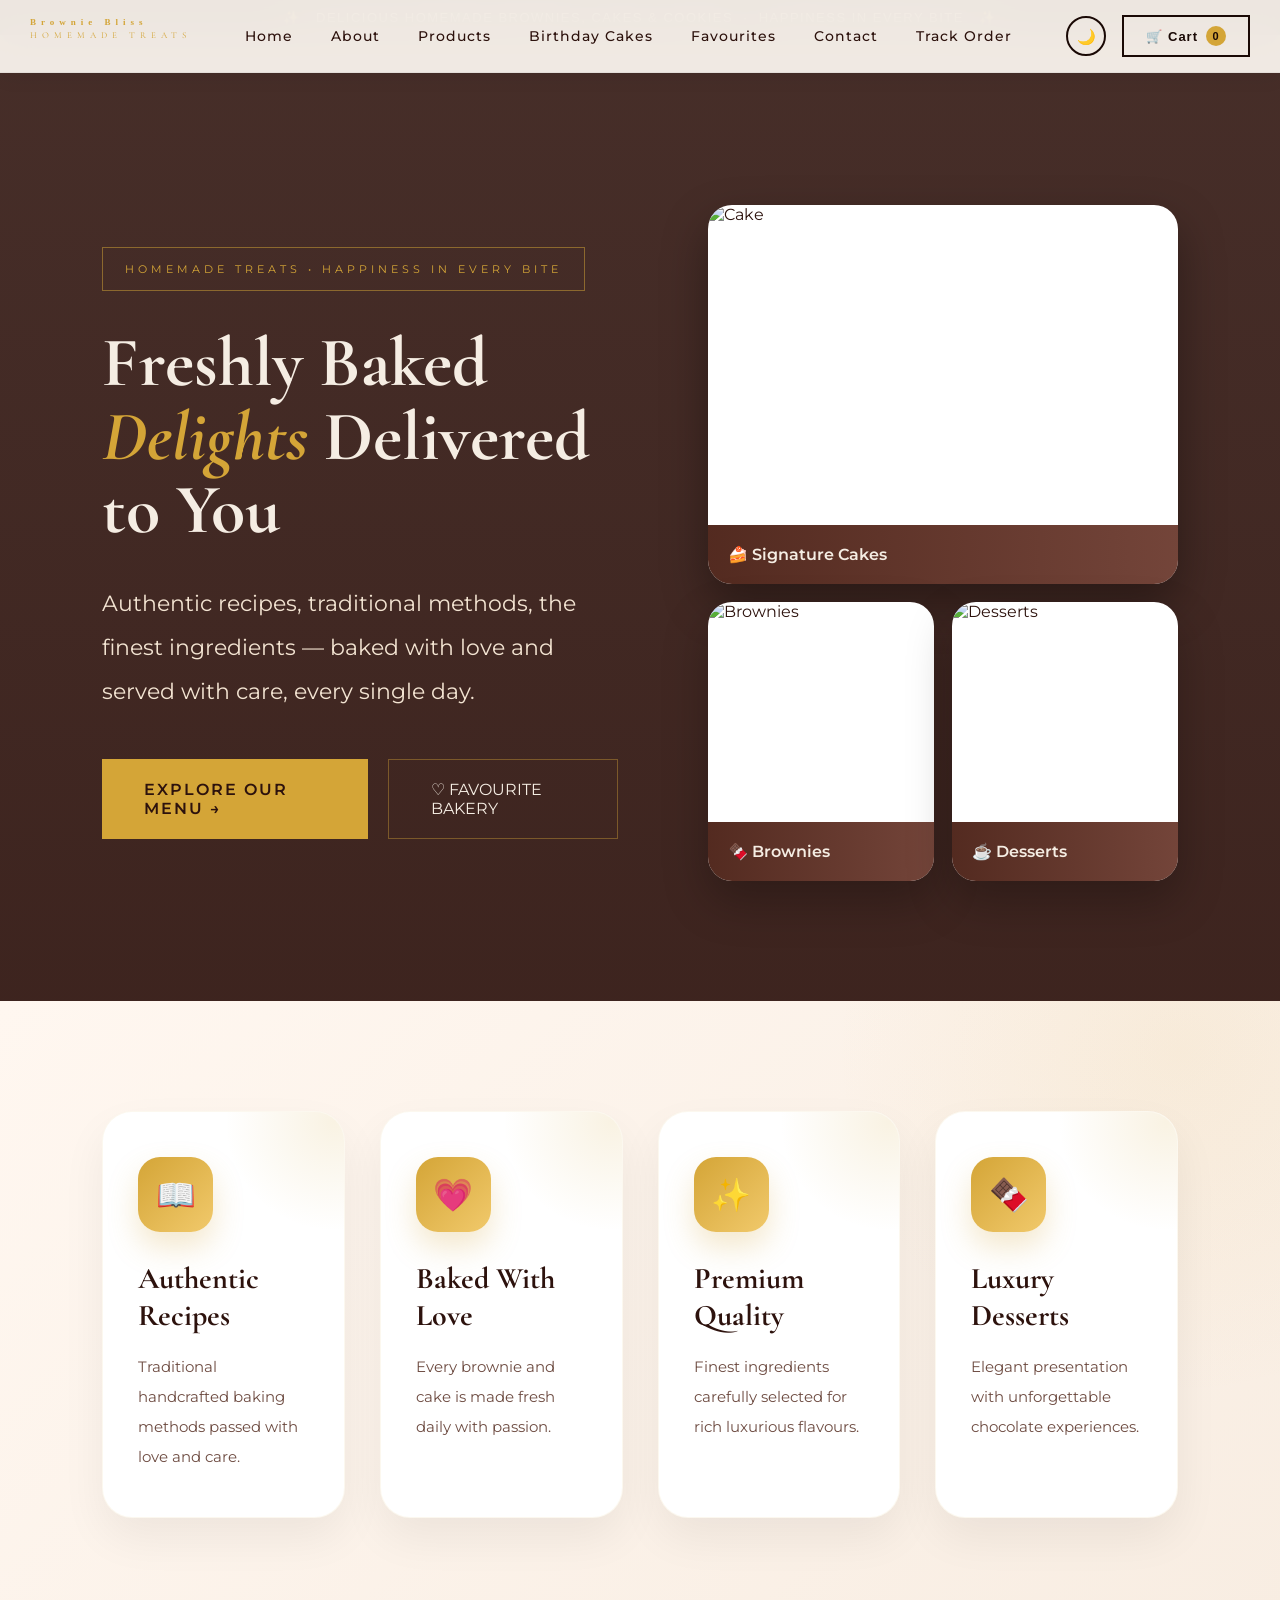
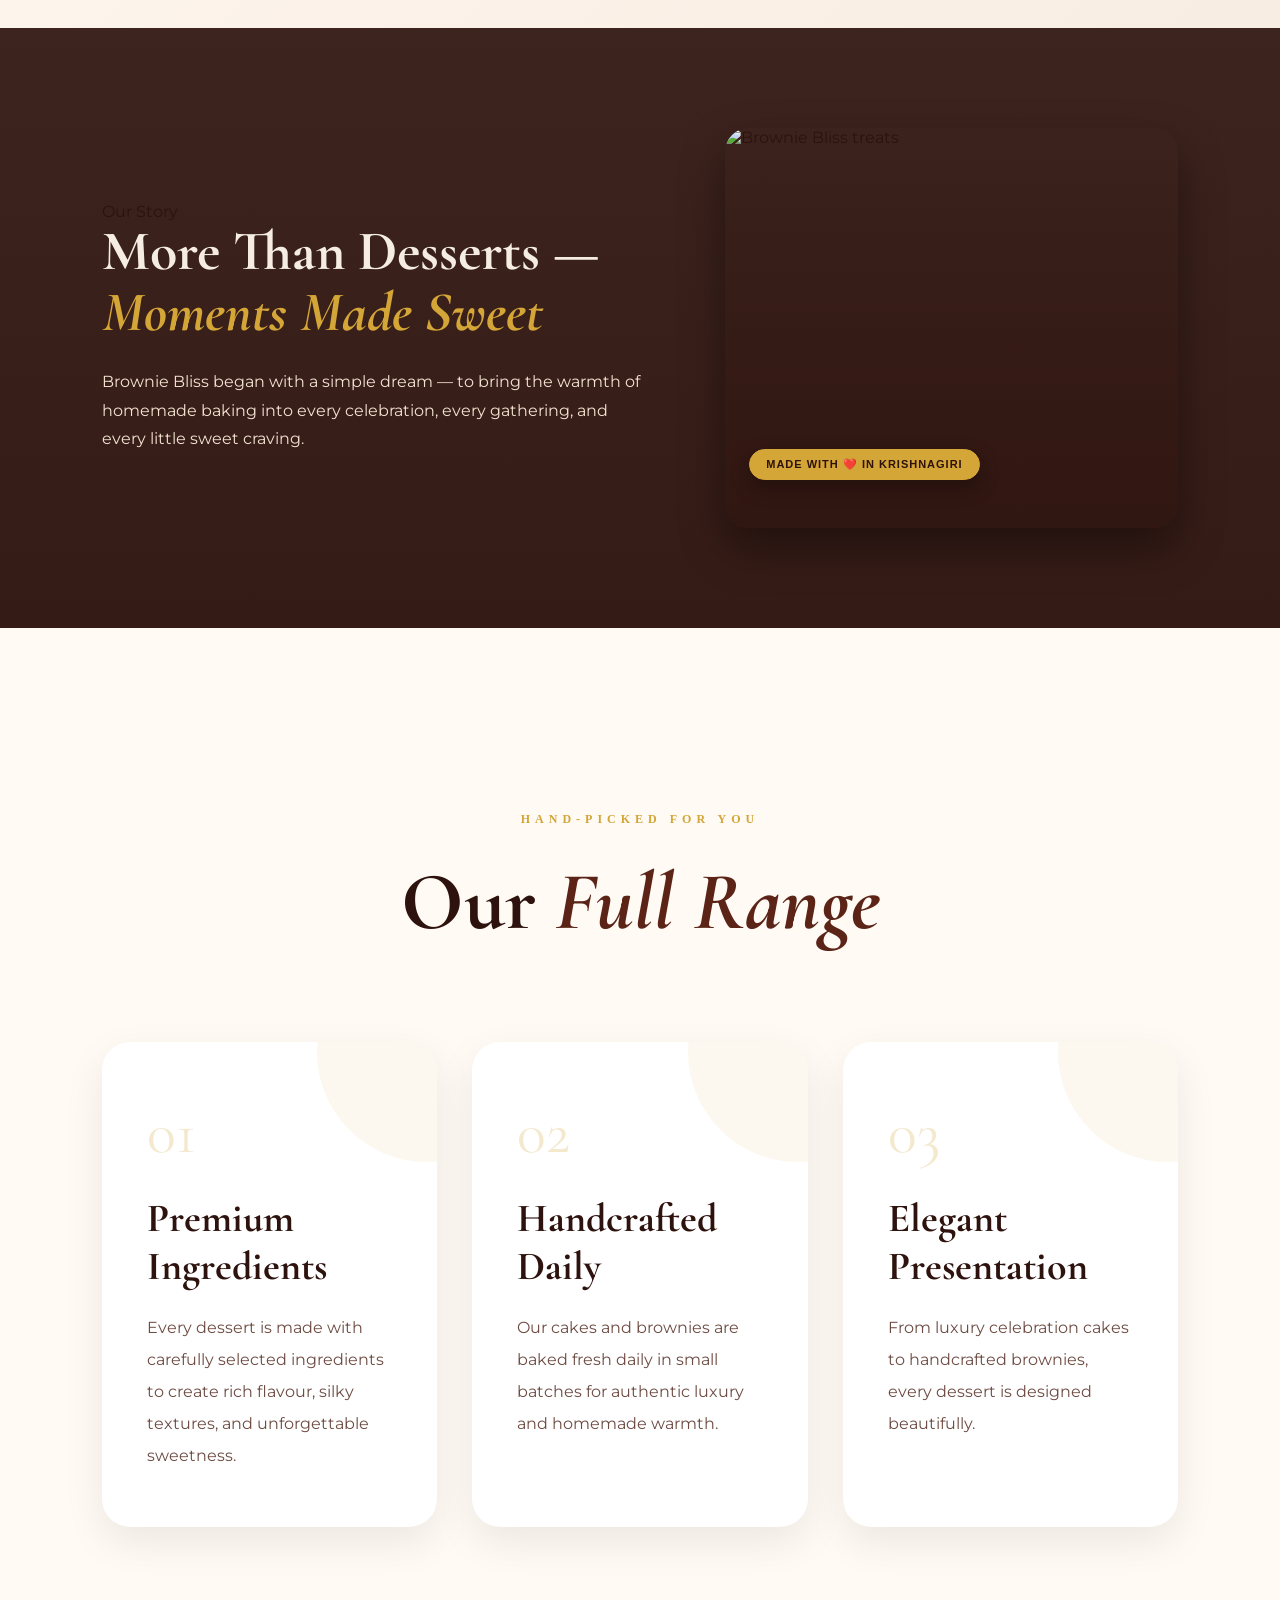
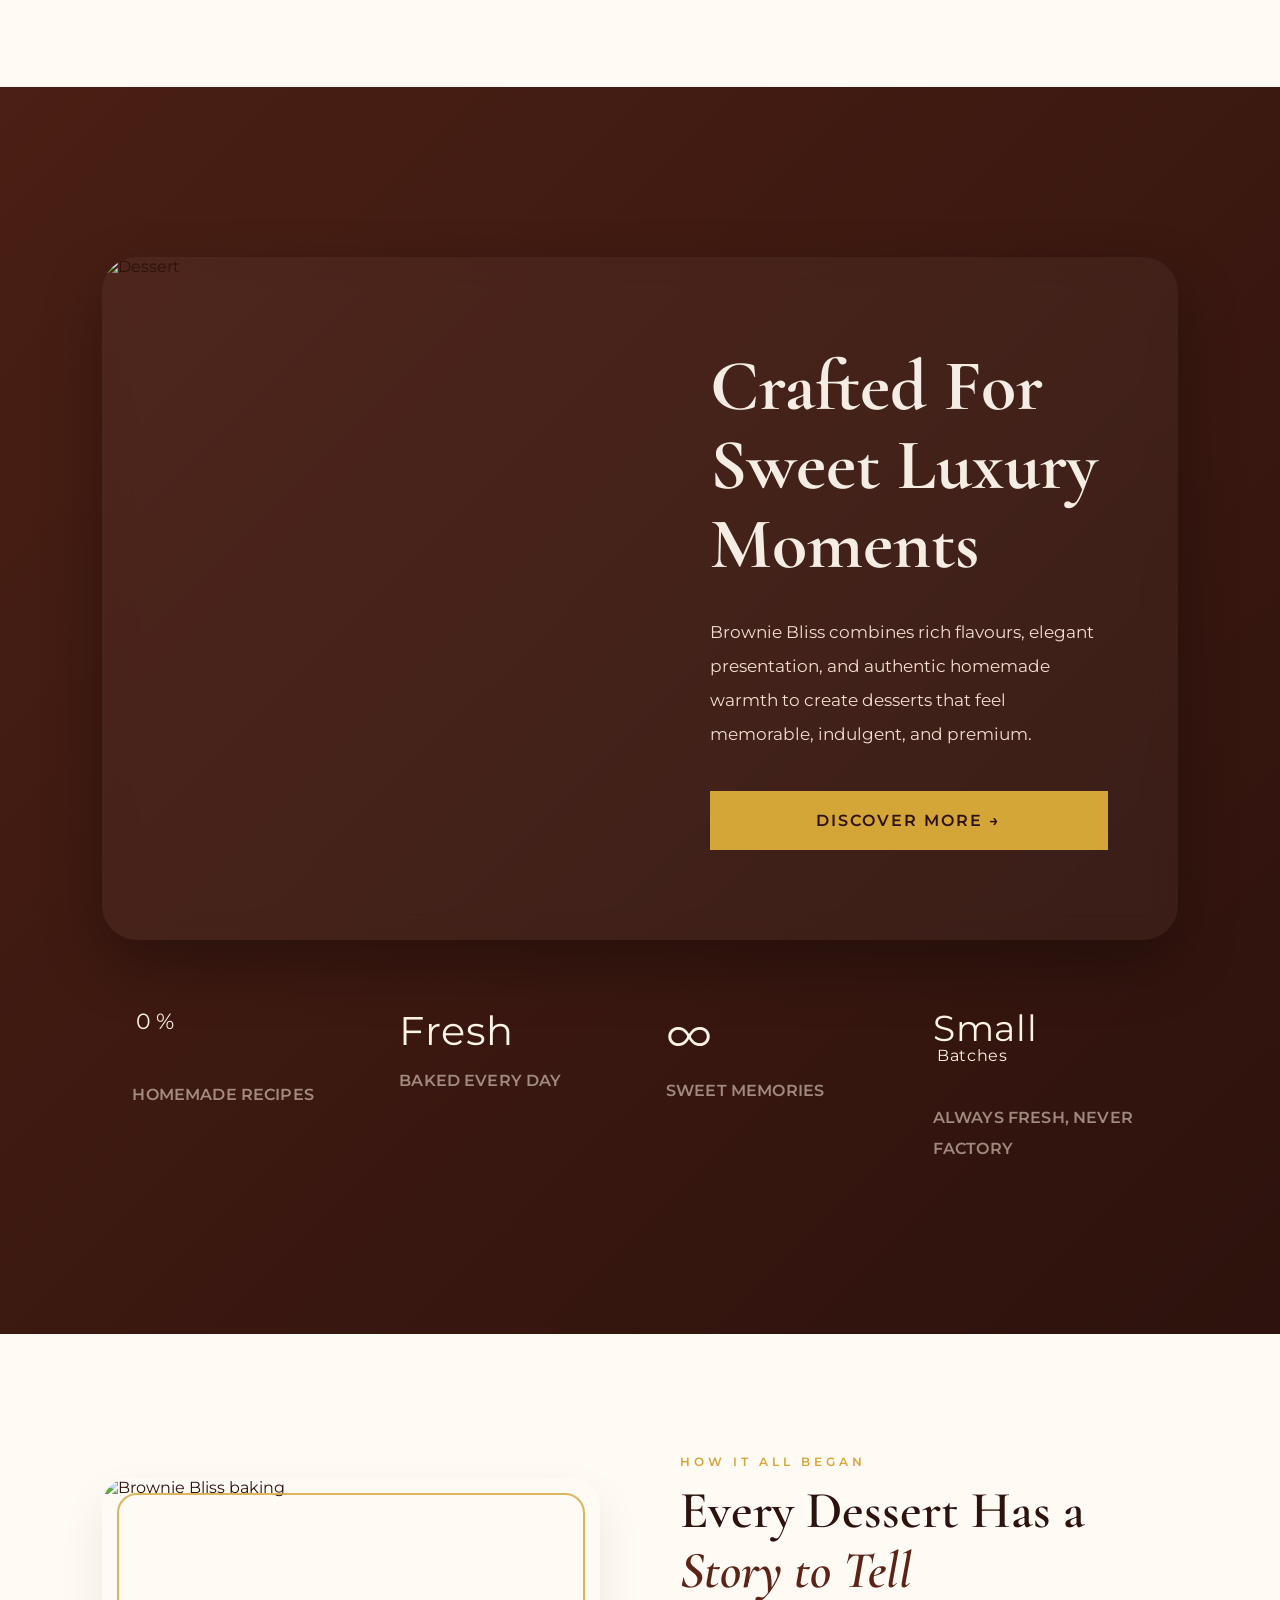
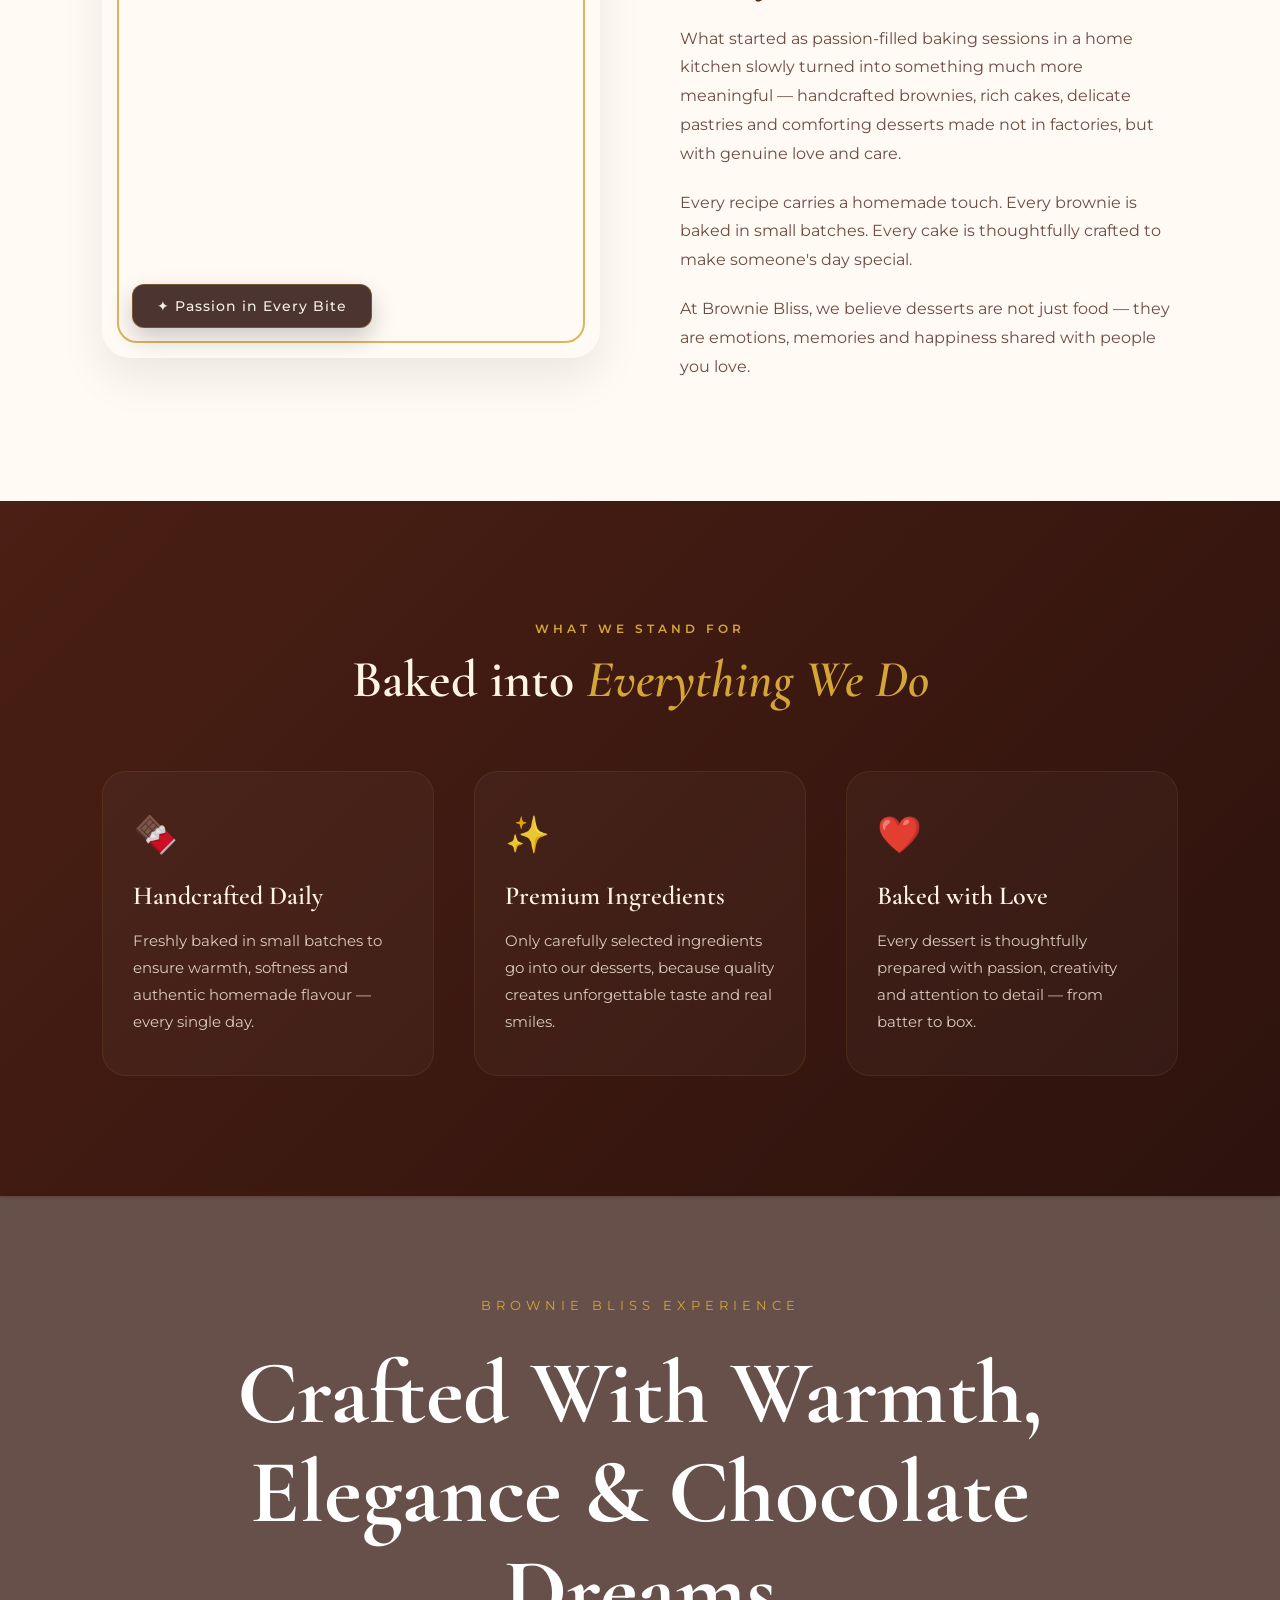
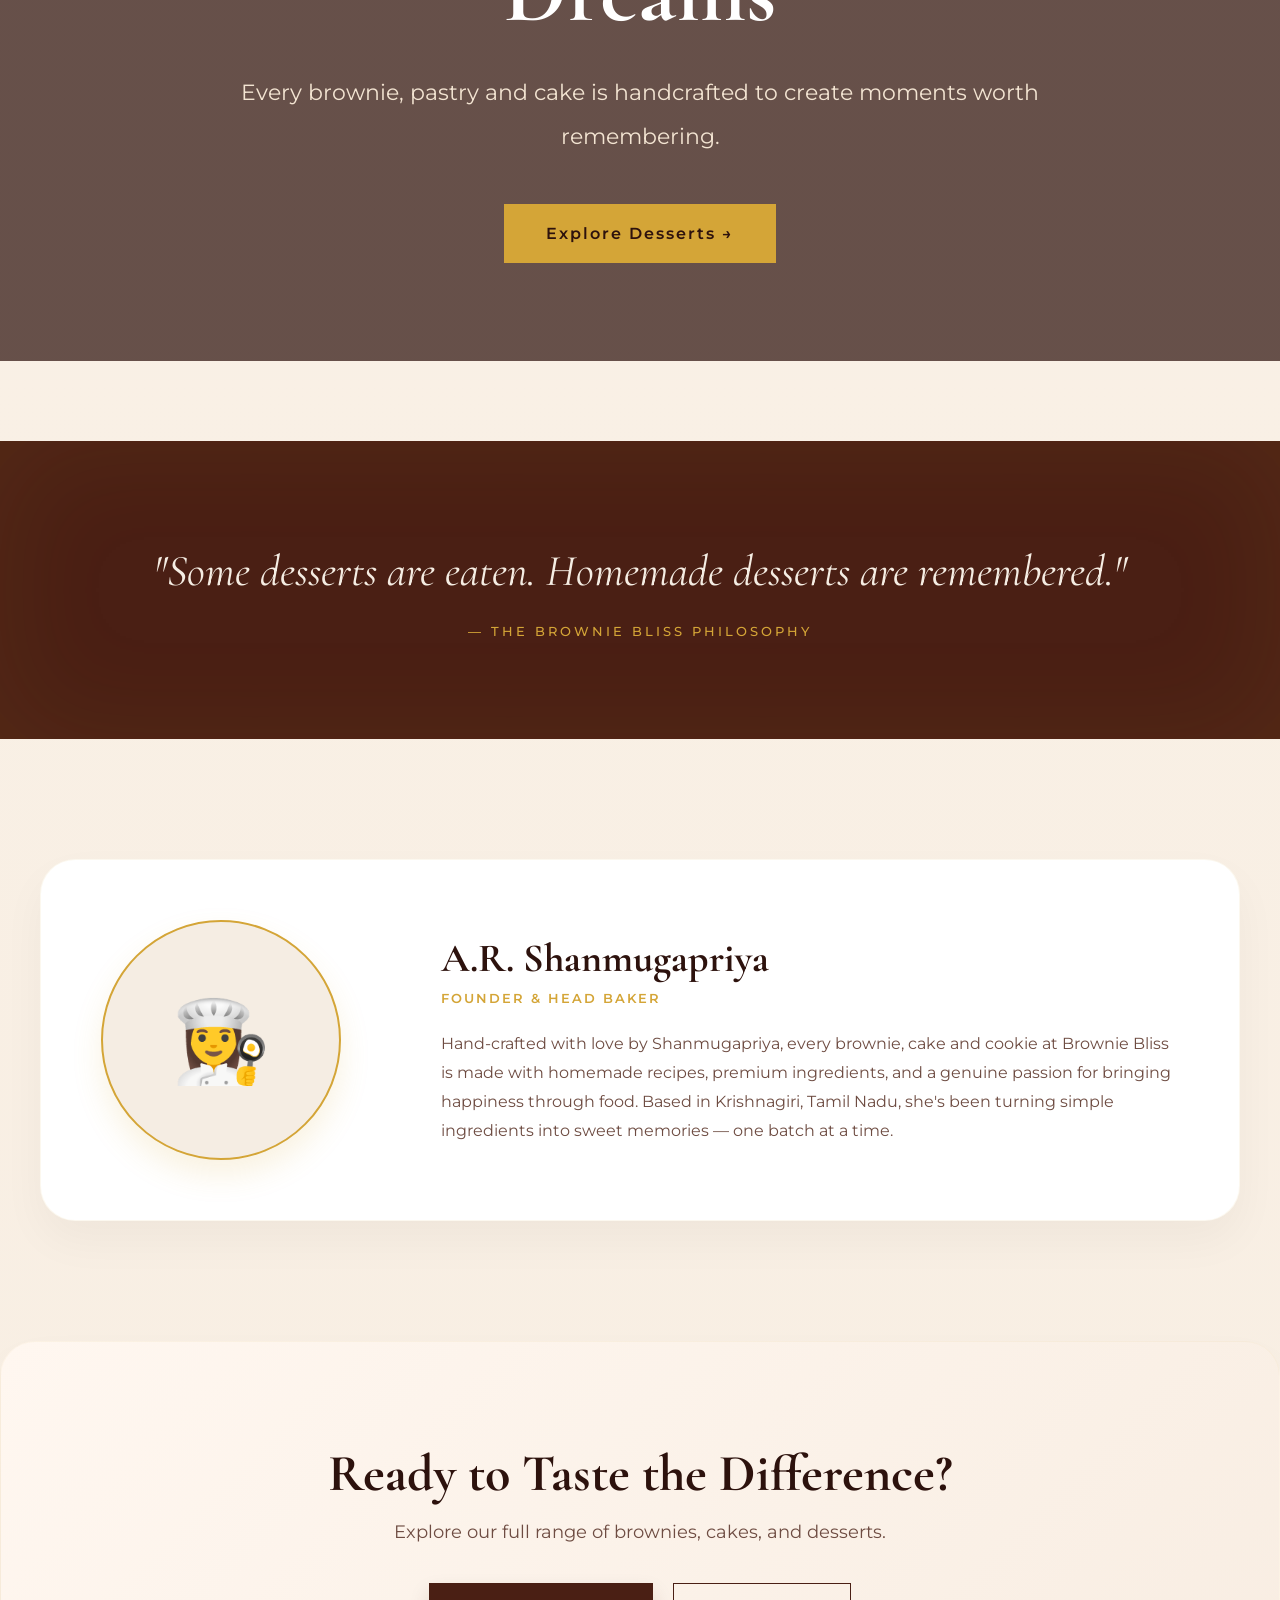
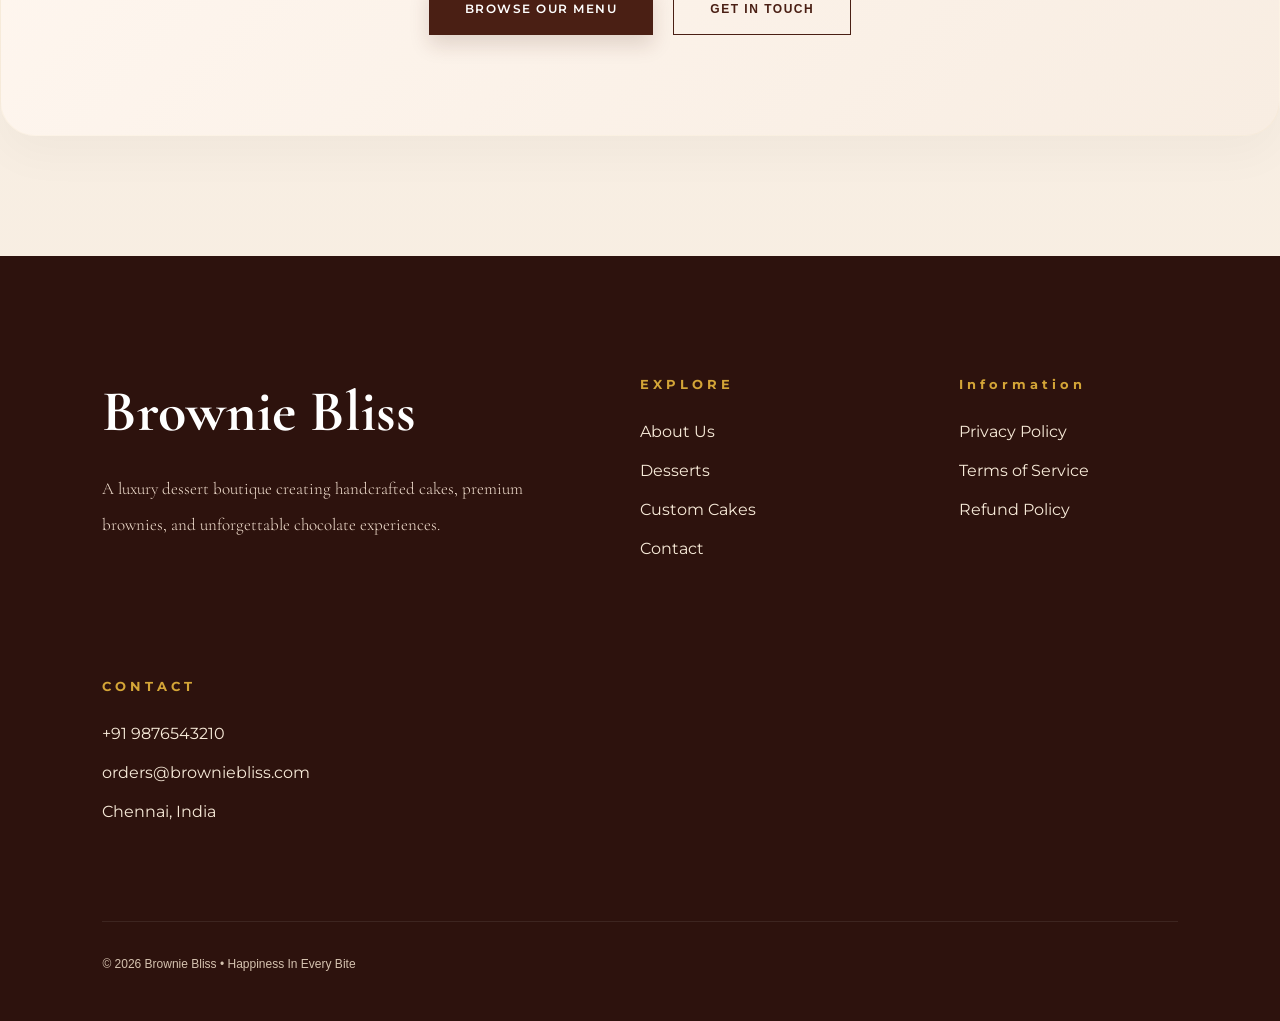
==== commit c047438b: "Merge remote-tracking branch 'upstream/main' into feedbackreviewsection" ====
--- a/public/about.html
+++ b/public/about.html
@@ -1,11 +1,6 @@
 <!DOCTYPE html>
 <html lang="en">
 
-<head>
-  <meta charset="UTF-8" />
-  <meta name="viewport" content="width=device-width, initial-scale=1.0"/>
-
-  <title>Brownie Bliss | About</title>
 <head>
   <meta charset="UTF-8">
   <meta name="viewport" content="width=device-width, initial-scale=1.0">
@@ -25,17 +20,18 @@
 <!-- HEADER -->
 <header>
   <div class="header-inner">
-<button class="menu-toggle" onclick="toggleMenu()">☰</button>
+    <button class="menu-toggle" onclick="toggleMenu()">☰</button>
     <a href="index.html" class="logo">
       <span class="logo-name">Brownie Bliss</span>
       <span class="logo-sub">Homemade Treats</span>
     </a>
 
     <nav>
-      <a href="index.html#home">Home</a>
-      <a href="about.html">Abput</a>
-      <a href="index.html#products">Products</a>
-      <a href="index.html#birthday">Birthday Cakes</a>
+      <a href="index.html">Home</a>
+      <a href="about.html">About</a>
+      <a href="products.html">Products</a>
+      <a href="birthday.html">Birthday Cakes</a>
+      <a href="favourites.html">Favourites</a>
       <a href="contact.html">Contact</a>
       <a href="track.html">Track Order</a>
     </nav>
@@ -776,6 +772,116 @@
       margin-bottom:40px;
     }
 
+    .stats{
+      max-width:1450px;
+      margin:70px auto 0;
+      display:grid;
+      grid-template-columns:repeat(4,minmax(0,1fr));
+      gap:36px 32px;
+      padding:0 20px;
+      align-items:start;
+    }
+
+    .stat-item{
+      display:flex;
+      flex-direction:column;
+      gap:14px;
+      text-align:left;
+      padding-left:10px;
+    }
+
+    .stat-number{
+      color:#fff4e6;
+      font-size:3.1rem;
+      line-height:1.05;
+      letter-spacing:0.02em;
+      margin:0;
+    }
+
+    .stat-number span{
+      font-size:0.45em;
+      vertical-align:text-top;
+      margin-left:4px;
+    }
+
+    .stat-label{
+      color:rgba(255,244,230,0.75);
+      font-size:16px;
+      line-height:1.9;
+      letter-spacing:0.01em;
+      max-width:280px;
+      margin:0;
+    }
+
+    .values{
+      padding:140px 8% 120px;
+    }
+
+    .values .section-title{
+      color:#fff4e6;
+      font-weight:600;
+      margin-bottom:18px;
+    }
+
+    .values .section-title em{
+      color:var(--gold);
+    }
+
+    .values-grid{
+      max-width:1450px;
+      margin:auto;
+      display:grid;
+      grid-template-columns:repeat(3,minmax(0,1fr));
+      gap:38px;
+    }
+
+    .value-card{
+      display:flex;
+      flex-direction:column;
+      gap:16px;
+    }
+
+    .value-icon{
+      font-size:32px;
+      display:inline-flex;
+      margin-bottom:10px;
+    }
+
+    .value-title{
+      color:#fff4e6;
+      font-weight:600;
+      font-size:30px;
+      line-height:1.2;
+      margin:0;
+    }
+
+    .value-desc{
+      color:rgba(255,244,230,0.88);
+      line-height:2.1;
+      font-size:16px;
+      margin:0;
+    }
+
+    @media(max-width:900px){
+      .stats{
+        grid-template-columns:repeat(2,minmax(0,1fr));
+      }
+
+      .values-grid{
+        grid-template-columns:1fr 1fr;
+      }
+    }
+
+    @media(max-width:700px){
+      .stats{
+        grid-template-columns:1fr;
+      }
+
+      .values-grid{
+        grid-template-columns:1fr;
+      }
+    }
+
     /* =========================
        LUXURY BANNER
     ========================= */
@@ -1045,36 +1151,606 @@
 
     }
 
+    /* =========================
+       DARK THEME SUPPORT
+    ========================= */
+
+    html.dark{
+      --dark:#f0e4d0;
+      --brown:#2a140b;
+      --brown2:#caa14a;
+      --light:#140d08;
+      --cream:#f5ede3;
+    }
+
+    html.dark body,
+    html.dark .about-section{
+      background:var(--light);
+      color:var(--text-dark);
+    }
+
+    html.dark body::before{
+      opacity:0.03;
+    }
+
+    html.dark header{
+      background:rgba(20,13,8,0.92);
+      border-bottom:1px solid rgba(212,165,55,0.16);
+    }
+
+    html.dark .logo h1,
+    html.dark .logo-name,
+    html.dark nav a{
+      color:var(--text-dark);
+    }
+
+    html.dark .logo span,
+    html.dark .logo-sub{
+      color:var(--gold);
+    }
+
+    html.dark nav a:hover{
+      color:var(--gold);
+    }
+
+    html.dark .large-card,
+    html.dark .small-card,
+    html.dark .premium-feature-card,
+    html.dark .story-card,
+    html.dark .value-card,
+    html.dark .story-img-wrap,
+    html.dark .founder,
+    html.dark .cta{
+      background:var(--white);
+      border-color:#3a2010;
+      box-shadow:0 18px 45px rgba(0,0,0,0.28);
+    }
+
+    html.dark .premium-features,
+    html.dark .story,
+    html.dark .values,
+    html.dark .founder,
+    html.dark .cta{
+      background:linear-gradient(135deg,#1a1008 0%,#221508 100%);
+    }
+
+    html.dark .premium-features::before{
+      background:radial-gradient(circle,rgba(212,165,55,0.1),transparent 70%);
+    }
+
+    html.dark .section-title h2,
+    html.dark .story-card h3,
+    html.dark .premium-feature-card h3,
+    html.dark .value-title,
+    html.dark .founder-name,
+    html.dark .cta-title,
+    html.dark .hero-body,
+    html.dark .story-text .section-title,
+    html.dark .quote-text{
+      color:var(--text-dark);
+    }
+
+    html.dark .section-title h2 em,
+    html.dark .section-title span,
+    html.dark .section-eyebrow,
+    html.dark .story-number,
+    html.dark .premium-icon,
+    html.dark .quote-attr{
+      color:var(--gold);
+    }
+
+    html.dark .premium-feature-card p,
+    html.dark .story-card p,
+    html.dark .story-para,
+    html.dark .value-desc,
+    html.dark .founder-bio,
+    html.dark .cta-sub,
+    html.dark .hero-body,
+    html.dark .story-quote{
+      color:var(--text-mid);
+    }
+
+    html.dark .experience-box{
+      background:rgba(255,255,255,0.05);
+      border:1px solid rgba(212,165,55,0.14);
+    }
+
+    html.dark .footer-links a,
+    html.dark .footer-brand p,
+    html.dark .footer-bottom{
+      color:#e6d6c5;
+    }
+
+    html.dark .footer-links a:hover{
+      color:var(--gold);
+    }
+
+    /* =========================
+       ADDITIONAL PREMIUM STYLES FOR ABOUT PAGE
+    ========================= */
+    .story-hero {
+      display: grid !important;
+      grid-template-columns: 1.2fr 1fr;
+      gap: 80px;
+      align-items: center;
+      max-width: 1450px;
+      margin: 0 auto;
+      padding: 100px 8%;
+      min-height: auto !important;
+      background: linear-gradient(rgba(45,18,13,0.92), rgba(45,18,13,0.96)) !important;
+    }
+    
+    .story-hero .hero-left {
+      text-align: left;
+    }
+    
+    .story-hero .hero-title {
+      font-family: 'Cormorant Garamond', serif;
+      font-size: 56px;
+      line-height: 1.1;
+      color: var(--cream);
+      margin-bottom: 24px;
+    }
+    
+    .story-hero .hero-body {
+      font-family: 'Montserrat', sans-serif;
+      font-size: 16px;
+      line-height: 1.8;
+      color: #f3e4d2 !important;
+      margin-bottom: 0;
+    }
+    
+    .story-hero .hero-right {
+      position: relative;
+      width: 100%;
+      border-radius: 24px;
+      overflow: hidden;
+      box-shadow: 0 20px 45px rgba(0, 0, 0, 0.4);
+    }
+    
+    .story-hero .hero-right img {
+      width: 100%;
+      height: 400px;
+      object-fit: cover;
+      display: block;
+    }
+    
+    .story-hero .hero-right-overlay {
+      position: absolute;
+      inset: 0;
+      background: linear-gradient(to top, rgba(45,18,13,0.6), transparent);
+      pointer-events: none;
+    }
+    
+    .story-hero .hero-badge {
+      position: absolute;
+      bottom: 24px;
+      left: 24px;
+      background: var(--gold);
+      color: var(--dark);
+      padding: 8px 16px;
+      font-size: 11px;
+      font-weight: 600;
+      letter-spacing: 1px;
+      border-radius: 30px;
+      box-shadow: 0 8px 20px rgba(0, 0, 0, 0.3);
+    }
+
+    .story-split {
+      display: grid;
+      grid-template-columns: 1fr 1fr;
+      gap: 80px;
+      align-items: center;
+      max-width: 1450px;
+      margin: 0 auto;
+      padding: 120px 8%;
+    }
+    
+    .story-img-wrap {
+      position: relative;
+      width: 100%;
+      border-radius: 28px;
+      overflow: hidden;
+      box-shadow: 0 20px 45px rgba(0, 0, 0, 0.08);
+    }
+    
+    .story-img-wrap img {
+      width: 100%;
+      height: 480px;
+      object-fit: cover;
+      display: block;
+    }
+    
+    .story-img-accent {
+      position: absolute;
+      inset: 0;
+      border: 2px solid var(--gold);
+      margin: 15px;
+      border-radius: 20px;
+      pointer-events: none;
+      opacity: 0.8;
+    }
+    
+    .story-quote {
+      position: absolute;
+      bottom: 30px;
+      left: 30px;
+      background: rgba(45, 18, 13, 0.85);
+      backdrop-filter: blur(8px);
+      -webkit-backdrop-filter: blur(8px);
+      color: var(--cream);
+      padding: 12px 24px;
+      border-radius: 12px;
+      font-size: 14px;
+      font-weight: 500;
+      letter-spacing: 1px;
+      border: 1px solid rgba(212, 165, 55, 0.3);
+      box-shadow: 0 10px 25px rgba(0,0,0,0.2);
+    }
+    
+    .story-text {
+      text-align: left;
+    }
+    
+    .story-text .section-eyebrow {
+      color: var(--gold);
+      letter-spacing: 4px;
+      font-size: 12px;
+      text-transform: uppercase;
+      font-weight: 600;
+      margin-bottom: 12px;
+      display: block;
+    }
+    
+    .story-text .section-title {
+      font-family: 'Cormorant Garamond', serif;
+      font-size: 52px;
+      color: var(--dark);
+      margin-bottom: 24px;
+      line-height: 1.15;
+      text-align: left;
+    }
+    
+    .story-text .section-title em {
+      color: var(--brown2);
+      font-style: italic;
+    }
+    
+    .story-para {
+      color: #6d4b42;
+      line-height: 1.8;
+      font-size: 16px;
+      margin-bottom: 20px;
+    }
+    
+    .story-para:last-child {
+      margin-bottom: 0;
+    }
+    
+    .values {
+      background: linear-gradient(135deg, #4a1f14, #2d120d) !important;
+      padding: 120px 8% !important;
+    }
+    
+    .values .section-eyebrow {
+      color: var(--gold);
+      letter-spacing: 4px;
+      font-size: 12px;
+      text-transform: uppercase;
+      font-weight: 600;
+      margin-bottom: 12px;
+      display: block;
+      text-align: center;
+    }
+    
+    .values .section-title {
+      color: #fff4e6 !important;
+      font-weight: 600;
+      font-family: 'Cormorant Garamond', serif;
+      font-size: 52px;
+      text-align: center;
+      margin-bottom: 60px;
+    }
+    
+    .values .section-title em {
+      color: var(--gold) !important;
+      font-style: italic;
+    }
+    
+    .values-grid {
+      max-width: 1450px;
+      margin: 0 auto;
+      display: grid;
+      grid-template-columns: repeat(3, 1fr);
+      gap: 40px;
+    }
+    
+    .value-card {
+      background: rgba(255, 255, 255, 0.03) !important;
+      border: 1px solid rgba(212, 165, 55, 0.1) !important;
+      padding: 40px 30px !important;
+      border-radius: 24px !important;
+      display: flex;
+      flex-direction: column;
+      gap: 16px;
+      transition: all 0.4s ease;
+    }
+    
+    .value-card:hover {
+      transform: translateY(-8px);
+      background: rgba(255, 255, 255, 0.05) !important;
+      border-color: rgba(212, 165, 55, 0.25) !important;
+      box-shadow: 0 15px 35px rgba(0, 0, 0, 0.2);
+    }
+    
+    .value-icon {
+      font-size: 36px;
+      display: inline-flex;
+      margin-bottom: 8px;
+    }
+    
+    .value-title {
+      color: #fff4e6 !important;
+      font-weight: 600;
+      font-size: 26px;
+      line-height: 1.2;
+      margin: 0;
+      font-family: 'Cormorant Garamond', serif;
+    }
+    
+    .value-desc {
+      color: rgba(255, 244, 230, 0.8) !important;
+      line-height: 1.8;
+      font-size: 15px;
+      margin: 0;
+    }
+    
+    .quote-banner {
+      background: var(--brown);
+      padding: 100px 30px;
+      text-align: center;
+      position: relative;
+      overflow: hidden;
+      box-shadow: inset 0 0 120px rgba(212, 175, 55, 0.08);
+      margin: 80px 0;
+    }
+    
+    .quote-text {
+      font-family: 'Cormorant Garamond', serif;
+      font-size: clamp(28px, 3.5vw, 44px);
+      line-height: 1.4;
+      color: var(--cream) !important;
+      font-style: italic;
+      max-width: 1000px;
+      margin: 0 auto 20px;
+    }
+    
+    .quote-attr {
+      font-family: 'Montserrat', sans-serif;
+      font-size: 13px;
+      letter-spacing: 3px;
+      color: var(--gold) !important;
+      text-transform: uppercase;
+      font-weight: 500;
+    }
+    
+    .founder {
+      display: grid;
+      grid-template-columns: 280px 1fr;
+      gap: 60px;
+      max-width: 1200px;
+      margin: 120px auto;
+      padding: 60px;
+      background: white;
+      border-radius: 35px;
+      align-items: center;
+      box-shadow: 0 20px 45px rgba(0, 0, 0, 0.04);
+      border: 1px solid rgba(212, 165, 55, 0.08);
+    }
+    
+    .founder-img-placeholder {
+      width: 240px;
+      height: 240px;
+      background: var(--cream);
+      border-radius: 50%;
+      display: flex;
+      align-items: center;
+      justify-content: center;
+      font-size: 80px;
+      border: 2px solid var(--gold);
+      box-shadow: 0 15px 30px rgba(212, 165, 55, 0.15);
+    }
+    
+    .founder-name {
+      font-family: 'Cormorant Garamond', serif;
+      font-size: 40px;
+      color: var(--dark) !important;
+      margin-bottom: 8px;
+    }
+    
+    .founder-role {
+      font-family: 'Montserrat', sans-serif;
+      font-size: 13px;
+      letter-spacing: 2px;
+      color: var(--gold) !important;
+      text-transform: uppercase;
+      font-weight: 600;
+      margin-bottom: 24px;
+    }
+    
+    .founder-bio {
+      font-family: 'Montserrat', sans-serif;
+      font-size: 16px;
+      line-height: 1.8;
+      color: #6e4c42 !important;
+    }
+    
+    .cta {
+      text-align: center;
+      padding: 100px 30px;
+      background: linear-gradient(135deg, #fff7f0 0%, #f8ede2 100%);
+      border-radius: 35px;
+      max-width: 1450px;
+      margin: 120px auto;
+      box-shadow: 0 20px 45px rgba(0, 0, 0, 0.03);
+      border: 1px solid rgba(212, 165, 55, 0.05);
+    }
+    
+    .cta-title {
+      font-family: 'Cormorant Garamond', serif;
+      font-size: 52px;
+      color: var(--dark) !important;
+      margin-bottom: 16px;
+    }
+    
+    .cta-sub {
+      font-family: 'Montserrat', sans-serif;
+      font-size: 18px;
+      color: #6e4c42 !important;
+      margin-bottom: 40px;
+    }
+    
+    .cta-buttons {
+      display: flex;
+      gap: 20px;
+      justify-content: center;
+    }
+    
+    .btn-dark {
+      padding: 18px 36px;
+      background: var(--brown);
+      color: white;
+      text-decoration: none;
+      font-weight: 600;
+      letter-spacing: 1.5px;
+      text-transform: uppercase;
+      font-size: 12px;
+      transition: 0.3s ease;
+      box-shadow: 0 10px 20px rgba(74, 31, 20, 0.15);
+    }
+    
+    .btn-dark:hover {
+      background: var(--gold);
+      color: var(--dark);
+      transform: translateY(-3px);
+      box-shadow: 0 15px 35px rgba(212, 165, 55, 0.2);
+    }
+    
+    .btn-outline {
+      padding: 18px 36px;
+      background: transparent;
+      border: 1px solid var(--brown);
+      color: var(--brown);
+      text-decoration: none;
+      font-weight: 600;
+      letter-spacing: 1.5px;
+      text-transform: uppercase;
+      font-size: 12px;
+      transition: 0.3s ease;
+    }
+    
+    .btn-outline:hover {
+      background: rgba(74, 31, 20, 0.05);
+      transform: translateY(-3px);
+    }
+
+    /* RESPONSIVE UPDATES */
+    @media(max-width:900px){
+      .story-hero {
+        grid-template-columns: 1fr;
+        gap: 40px;
+        min-height: auto !important;
+        padding: 80px 20px;
+      }
+      .story-hero .hero-right img {
+        height: 300px;
+      }
+      .story-split {
+        grid-template-columns: 1fr;
+        gap: 40px;
+        padding: 60px 20px;
+      }
+      .story-img-wrap img {
+        height: 350px;
+      }
+      .story-text .section-title {
+        font-size: 40px;
+      }
+      .values {
+        padding: 80px 20px !important;
+      }
+      .values .section-title {
+        font-size: 40px;
+        margin-bottom: 40px;
+      }
+      .values-grid {
+        grid-template-columns: 1fr;
+        gap: 24px;
+      }
+      .founder {
+        grid-template-columns: 1fr;
+        text-align: center;
+        padding: 40px 20px;
+        margin: 60px 20px;
+        gap: 30px;
+      }
+      .founder-img-placeholder {
+        margin: 0 auto;
+      }
+      .founder-name {
+        font-size: 32px;
+      }
+      .cta {
+        margin: 60px 20px;
+        padding: 60px 20px;
+      }
+      .cta-title {
+        font-size: 36px;
+      }
+      .cta-sub {
+        font-size: 16px;
+      }
+      .cta-buttons {
+        flex-direction: column;
+        gap: 15px;
+      }
+    }
+
+    /* DARK MODE STYLES */
+    html.dark .story-split {
+      background: linear-gradient(135deg,#1a1008 0%,#221508 100%) !important;
+    }
+    html.dark .story-text .section-title,
+    html.dark .founder-name,
+    html.dark .cta-title,
+    html.dark .founder-bio,
+    html.dark .cta-sub {
+      color: var(--text-dark) !important;
+    }
+    html.dark .founder {
+      background: linear-gradient(135deg,#1a1008 0%,#221508 100%) !important;
+      border-color: #3a2010 !important;
+    }
+    html.dark .founder-img-placeholder {
+      background: #2a140b !important;
+      border-color: var(--gold) !important;
+    }
+    html.dark .cta {
+      background: linear-gradient(135deg,#1a1008 0%,#221508 100%) !important;
+      border-color: #3a2010 !important;
+    }
+    html.dark .btn-dark {
+      background: var(--gold) !important;
+      color: var(--dark) !important;
+    }
+    html.dark .btn-outline {
+      border-color: var(--gold) !important;
+      color: var(--gold) !important;
+    }
+    html.dark .btn-outline:hover {
+      background: rgba(212, 165, 55, 0.08) !important;
+    }
   </style>
-
-</head>
-
-<body>
-
-  <!-- NAVBAR -->
-
-  <header>
-
-    <div class="navbar">
-
-      <a href="index.html" class="logo">
-        <h1>Brownie Bliss</h1>
-        <span>HOMEMADE TREATS</span>
-      </a>
-
-      <nav>
-        <a href="index.html">Home</a>
-        <a href="about.html">About</a>
-        <a href="products.html">Products</a>
-        <a href="birthday.html">Birthday Cakes</a>
-        <a href="favourites.html">Favourites</a>
-        <a href="contact.html">Contact</a>
-        <a href="track.html">Track Order</a>
-      </nav>
-
-    </div>
-
-  </header>
 
   <!-- HERO -->
 
@@ -1238,7 +1914,7 @@
     </section>
 
   <!-- Hero -->
-  <section class="hero">
+  <section class="hero story-hero">
     <div class="hero-left">
       <p class="hero-eyebrow">Our Story</p>
       <h1 class="hero-title">More Than Desserts —<br><em>Moments Made Sweet</em></h1>
@@ -1348,29 +2024,31 @@
           DISCOVER MORE →
         </a>
       </div>
-    
-  <!-- Stats -->
-  <div class="stats">
-    <div class="stat-item reveal">
-      <div class="stat-number"><span class="count" data-target="100">0</span><span>%</span></div>
-      <div class="stat-label">Homemade Recipes</div>
     </div>
-    <div class="stat-item reveal" style="transition-delay:0.1s">
-      <div class="stat-number" style="font-size:40px">Fresh</div>
-      <div class="stat-label">Baked Every Day</div>
+  
+    <!-- Stats -->
+    <div class="stats">
+      <div class="stat-item reveal">
+        <div class="stat-number"><span class="count" data-target="100">0</span><span>%</span></div>
+        <div class="stat-label">Homemade Recipes</div>
+      </div>
+      <div class="stat-item reveal" style="transition-delay:0.1s">
+        <div class="stat-number" style="font-size:40px">Fresh</div>
+        <div class="stat-label">Baked Every Day</div>
+      </div>
+      <div class="stat-item reveal" style="transition-delay:0.2s">
+        <div class="stat-number">∞</div>
+        <div class="stat-label">Sweet Memories</div>
+      </div>
+      <div class="stat-item reveal" style="transition-delay:0.3s">
+        <div class="stat-number" style="font-size:36px">Small<br><span>Batches</span></div>
+        <div class="stat-label">Always Fresh, Never Factory</div>
+      </div>
     </div>
-    <div class="stat-item reveal" style="transition-delay:0.2s">
-      <div class="stat-number">∞</div>
-      <div class="stat-label">Sweet Memories</div>
-    </div>
-    <div class="stat-item reveal" style="transition-delay:0.3s">
-      <div class="stat-number" style="font-size:36px">Small<br><span>Batches</span></div>
-      <div class="stat-label">Always Fresh, Never Factory</div>
-    </div>
-  </div>
+  </section>
 
   <!-- Story Section -->
-  <section class="story">
+  <section class="story story-split">
     <div class="story-img-wrap reveal">
       <img src="https://theobroma.in/cdn/shop/files/redvelvet-theo.jpg?v=1701321860" alt="Brownie Bliss baking" />
       <div class="story-img-accent"></div>
@@ -1408,8 +2086,6 @@
     </div>
   </section>
 
-  </section>
-
   <!-- LUXURY BANNER -->
 
   <section class="luxury-banner">
@@ -1437,54 +2113,6 @@
     </div>
 
   </section>
-
-  <!-- FOOTER -->
-
-  <footer>
-
-    <div class="footer-grid">
-
-      <div class="footer-brand">
-
-        <h2>Brownie Bliss</h2>
-
-        <p>
-          A luxury dessert boutique creating handcrafted cakes,
-          premium brownies, and unforgettable chocolate experiences.
-        </p>
-
-      </div>
-
-      <div class="footer-links">
-
-        <h4>EXPLORE</h4>
-
-        <a href="about.html">About Us</a>
-        <a href="products.html">Desserts</a>
-        <a href="birthday.html">Custom Cakes</a>
-        <a href="contact.html">Contact</a>
-
-      </div>
-
-      <div class="footer-links">
-
-        <h4>CONTACT</h4>
-
-        <a href="#">+91 9876543210</a>
-        <a href="#">orders@browniebliss.com</a>
-        <a href="#">Chennai, India</a>
-
-      </div>
-
-    </div>
-
-    <div class="footer-bottom">
-      © 2026 Brownie Bliss • Happiness In Every Bite
-    </div>
-
-  </footer>
-
-</body>
 
   <!-- Quote -->
   <div class="quote-banner reveal">
@@ -1512,8 +2140,59 @@
     </div>
   </div>
 
-</footer>
+  <!-- FOOTER -->
+
+  <footer>
+
+    <div class="footer-grid">
+
+      <div class="footer-brand">
+
+        <h2>Brownie Bliss</h2>
+
+        <p>
+          A luxury dessert boutique creating handcrafted cakes,
+          premium brownies, and unforgettable chocolate experiences.
+        </p>
+
+      </div>
+
+      <div class="footer-links">
+
+        <h4>EXPLORE</h4>
+
+        <a href="about.html">About Us</a>
+        <a href="products.html">Desserts</a>
+        <a href="birthday.html">Custom Cakes</a>
+        <a href="contact.html">Contact</a>
+
+      </div>
+      <div class="footer-links">
+        <h4>Information</h4>
+        <a href="privacy-policy.html">Privacy Policy</a>
+        <a href="terms-of-service.html">Terms of Service</a>
+        <a href="refund-policy.html">Refund Policy</a>
+      </div>
+
+      <div class="footer-links">
+
+        <h4>CONTACT</h4>
+
+        <a href="#">+91 9876543210</a>
+        <a href="#">orders@browniebliss.com</a>
+        <a href="#">Chennai, India</a>
+
+      </div>
+
+    </div>
+
+    <div class="footer-bottom">
+      © 2026 Brownie Bliss • Happiness In Every Bite
+    </div>
+
+  </footer>
+
   <button id="scrollTopBtn" onclick="scrollToTop()">↑</button>
   <script src="script.js"></script>
 </body>
-</html>+</html>
--- a/public/style.css
+++ b/public/style.css
@@ -42,6 +42,7 @@
   --glass-border: rgba(255, 255, 255, 0.15);
 }
 
+
 * {
   margin: 0;
   padding: 0;
@@ -53,6 +54,8 @@
   color: var(--text-dark);
   font-family: 'DM Sans', sans-serif;
   overflow-x: hidden;
+  width:100%;
+  max-width:100%;
 }
 
 /* ANNOUNCEMENT BAR */
@@ -99,6 +102,7 @@
   font-weight: 700;
   color: var(--color-primary);
   letter-spacing: 1px;
+  margin-bottom: 4px;
 }
 
 .logo-sub {
@@ -107,6 +111,7 @@
   letter-spacing: 3px;
   color: var(--gold);
   text-transform: uppercase;
+  margin-bottom: 15px;
 }
 
 nav {
@@ -338,6 +343,14 @@
   background: linear-gradient(to bottom, rgba(0, 0, 0, 0), rgba(0, 0, 0, 0.4));
 }
 
+.hero-content{
+  overflow:hidden;
+}
+
+.hero-visual{
+  max-width:100%;
+}
+
 /* VALUES STRIP */
 .values-strip {
   background: var(--brown-mid);
@@ -540,10 +553,13 @@
   border-color: var(--color-primary);
 }
 
-.products-grid {
+.products-grid,
+.all-products-grid {
   display: grid;
-  grid-template-columns: repeat(auto-fit, minmax(260px, 1fr));
-  gap: 24px;
+  grid-template-columns: repeat(auto-fill, minmax(240px, 240px));
+  justify-content: center;
+  gap: 28px;
+  width: 100%;
 }
 
 /* Responsive adjustments */
@@ -3151,10 +3167,13 @@
   border-color: var(--brown-dark);
 }
 
-.products-grid {
+.products-grid,
+.all-products-grid {
   display: grid;
-  grid-template-columns: repeat(4, 1fr);
-  gap: 24px;
+  grid-template-columns: repeat(auto-fill, minmax(240px, 240px));
+  justify-content: center;
+  gap: 28px;
+  width: 100%;
 }
 
 .product-card {
@@ -3812,26 +3831,25 @@
     text-align: center;
   }
 
-  .hero-text {
-    display: flex;
-    flex-direction: column;
-    align-items: center;
-  }
-
-  .hero-favourite-btn {
-    margin: 14px 0 0;
-  }
-
-  .hero-visual {
-    max-width: 600px;
-    margin: 0 auto;
-  }
-
-  .admin-body {
-    margin: 20px auto;
-  }
-}
-
+.hero-text {
+  display: flex;
+  flex-direction: column;
+  align-items: center;
+}
+
+.hero-favourite-btn {
+  margin: 14px 0 0;
+}
+
+.hero-visual {
+  max-width: 600px;
+  margin: 0 auto;
+}
+
+.admin-body {
+  margin: 20px auto;
+}
+}
 
 /* Admin Panel Additions */
 .panel-title-group {
@@ -4321,327 +4339,381 @@
    CONTACT PAGE PREMIUM
 ========================= */
 
-.contact-page {
-  position: relative;
-  overflow: hidden;
-  padding: 120px 30px;
-  background:
-    linear-gradient(
-      135deg,
-      #fffaf4 0%,
-      #f9f1e7 100%
-    );
-}
-
-.contact-bg {
-  position: absolute;
-  inset: 0;
-  opacity: 0.03;
-
-  background-image:
-    radial-gradient(var(--gold) 1px, transparent 1px);
-
-  background-size: 28px 28px;
-}
-
-.contact-inner {
-  position: relative;
-  z-index: 2;
-
-  max-width: 1300px;
-  margin: 0 auto;
-
-  display: grid;
-  grid-template-columns: 1.1fr 0.9fr;
-  gap: 70px;
-}
-
-.contact-desc {
-  font-family: 'Cormorant Garamond', serif;
-  font-size: 24px;
-  line-height: 1.8;
-  color: var(--text-mid);
-
-  margin:
-    30px 0 50px;
-}*/
+/* =========================
+   CONTACT PAGE
+========================= */
+
+.contact-page{
+  position:relative;
+  padding:140px 40px;
+  background:#f8f3ed;
+  overflow:hidden;
+}
+
+.contact-bg{
+  display:none;
+}
+
+/* LAYOUT */
+
+.contact-inner{
+  max-width:1280px;
+  margin:0 auto;
+
+  display:grid;
+  grid-template-columns:1.1fr 0.9fr;
+  gap:90px;
+  align-items:start;
+}
+
+/* LEFT */
+
+.contact-desc{
+  font-family:'Cormorant Garamond', serif;
+  font-size:28px;
+  line-height:1.7;
+  color:#5c5148;
+
+  margin:30px 0 60px;
+}
 
 /* INFO GRID */
 
-.contact-info-grid {
-  display: grid;
-  gap: 22px;
-
-  margin-bottom: 40px;
-}
-
-.contact-info-card {
-  display: flex;
-  gap: 20px;
-
-  background: rgba(255, 255, 255, 0.7);
-
-  border: 1px solid rgba(212, 175, 55, 0.15);
-
-  padding: 26px;
-  border-radius: 18px;
-
-  backdrop-filter: blur(10px);
-
-  transition: 0.35s ease;
-}
-
-.contact-info-card:hover {
-  transform: translateY(-6px);
-
-  box-shadow: var(--shadow-lg);
-}
-
-.contact-icon {
-  width: 58px;
-  height: 58px;
-
-  border-radius: 50%;
-
-  background: var(--brown-dark);
-
-  color: var(--cream);
-
-  display: flex;
-  align-items: center;
-  justify-content: center;
-
-  font-size: 24px;
-
-  flex-shrink: 0;
-}
-
-.contact-info-card h4 {
-  font-family: 'Playfair Display', serif;
-
-  margin-bottom: 8px;
-
-  color: var(--brown-dark);
+.contact-info-grid{
+  display:grid;
+  gap:18px;
+
+  margin-bottom:50px;
+}
+
+.contact-info-card{
+  display:flex;
+  gap:22px;
+
+  padding:28px;
+
+  background:#fff;
+
+  border:1px solid rgba(0,0,0,0.06);
+
+  border-radius:22px;
+
+  transition:0.3s ease;
+}
+
+.contact-info-card:hover{
+  transform:translateY(-4px);
+  box-shadow:0 15px 40px rgba(0,0,0,0.06);
+}
+
+.contact-icon{
+  width:58px;
+  height:58px;
+
+  border-radius:18px;
+
+  background:#f4ede6;
+
+  display:flex;
+  align-items:center;
+  justify-content:center;
+
+  font-size:24px;
+
+  flex-shrink:0;
+}
+
+.contact-info-card h4{
+  font-family:'Playfair Display', serif;
+
+  font-size:22px;
+
+  color:#2f241f;
+
+  margin-bottom:6px;
 }
 
 .contact-info-card p,
-.contact-info-card a {
-  color: var(--text-mid);
-
-  line-height: 1.7;
-
-  text-decoration: none;
-}
-
-/* HOURS CARD */
-
-.hours-card {
-  background:
-    linear-gradient(135deg,
-      var(--brown-dark),
-      #2f140d);
-
-  color: var(--cream);
-
-  padding: 36px;
-
-  border-radius: 24px;
-
-  margin-bottom: 32px;
-
-  box-shadow: var(--shadow-lg);
-}
-
-.hours-card h3 {
-  font-family: 'Playfair Display', serif;
-
-  margin-bottom: 24px;
-
-  font-size: 30px;
-
-  color: var(--gold);
-}
-
-.hour-row {
-  display: flex;
-  justify-content: space-between;
-
-  padding: 14px 0;
-
-  border-bottom:
-    1px solid rgba(255, 255, 255, 0.1);
-}
-
-.hour-row:last-child {
-  border-bottom: none;
-}
-
-/* INSTAGRAM BOX */
-
-.insta-box {
-  display: flex;
-  align-items: center;
-  gap: 18px;
-
-  background:
-    linear-gradient(135deg,
-      #833ab4,
-      #fd1d1d,
-      #fcb045);
-
-  padding: 22px 26px;
-
-  border-radius: 20px;
-
-  text-decoration: none;
-
-  color: white;
-
-  transition: 0.35s ease;
+.contact-info-card a{
+  color:#6b625c;
+  text-decoration:none;
+  line-height:1.7;
+}
+
+/* HOURS */
+
+.hours-card{
+  background:#fff;
+
+  border-radius:24px;
+
+  padding:34px;
+
+  border:1px solid rgba(0,0,0,0.06);
+
+  margin-bottom:30px;
+}
+
+.hours-card h3{
+  font-family:'Playfair Display', serif;
+
+  font-size:30px;
+
+  margin-bottom:26px;
+
+  color:#2d211c;
+}
+
+.hour-row{
+  display:flex;
+  justify-content:space-between;
+
+  padding:14px 0;
+
+  border-bottom:1px solid rgba(0,0,0,0.06);
+}
+
+.hour-row:last-child{
+  border-bottom:none;
+}
+
+/* INSTAGRAM */
+
+.insta-box{
+  display:flex;
+  align-items:center;
+  gap:18px;
+
+  background:#fff;
+
+  border-radius:24px;
+
+  padding:24px 28px;
+
+  border:1px solid rgba(0,0,0,0.06);
+
+  text-decoration:none;
+
+  color:#2d211c;
+
+  transition:0.3s ease;
+}
+
+.insta-box:hover{
+  transform:translateY(-4px);
+  box-shadow:0 15px 40px rgba(0,0,0,0.06);
+}
+
+.insta-icon{
+  width:60px;
+  height:60px;
+
+  border-radius:18px;
+
+  background:#f4ede6;
+
+  display:flex;
+  align-items:center;
+  justify-content:center;
+
+  font-size:28px;
+}
+
+.insta-box span{
+  font-size:14px;
+  color:#7a7069;
+}
+
+.insta-box h4{
+  font-size:24px;
+
+  margin-top:4px;
+
+  font-family:'Playfair Display', serif;
+}
+
+/* FORM */
+
+.contact-form-box{
+  background:#fff;
+
+  border-radius:28px;
+
+  padding:50px;
+
+  border:1px solid rgba(0,0,0,0.06);
 
   box-shadow:
-    0 18px 40px rgba(131, 58, 180, 0.25);
-}
-
-.insta-box:hover {
-  transform: translateY(-6px) scale(1.01);
-}
-
-.insta-icon {
-  width: 62px;
-  height: 62px;
-
-  border-radius: 50%;
-
-  background: rgba(255, 255, 255, 0.18);
-
-  display: flex;
-  align-items: center;
-  justify-content: center;
-
-  font-size: 28px;
-
-  backdrop-filter: blur(10px);
-}
-
-.insta-box span {
-  font-size: 13px;
-  opacity: 0.85;
-}
-
-.insta-box h4 {
-  font-size: 24px;
-
-  margin-top: 4px;
-
-  font-family: 'Playfair Display', serif;
-}
-
-/* FORM BOX */
-
-.contact-form-box {
-  background:
-    linear-gradient(to bottom,
-      #2a120c,
-      #1b0b07);
-
-  color: white;
-
-  padding: 50px;
-
-  border-radius: 28px;
-
-  box-shadow:
-    0 25px 60px rgba(0, 0, 0, 0.25);
-}
-
-.form-top {
-  display: flex;
-  align-items: center;
-  gap: 14px;
-
-  margin-bottom: 20px;
-}
-
-.form-top span {
-  font-size: 28px;
-}
-
-.form-top h3 {
-  font-family: 'Playfair Display', serif;
-
-  font-size: 34px;
-
-  color: var(--gold-light);
-}
-
-.form-desc {
-  color: rgba(255, 255, 255, 0.7);
-
-  line-height: 1.8;
-
-  margin-bottom: 32px;
-}
-
-.contact-form-box form {
-  display: flex;
-  flex-direction: column;
-  gap: 20px;
+    0 20px 50px rgba(0,0,0,0.04);
+}
+
+.form-top{
+  display:flex;
+  align-items:center;
+  gap:14px;
+
+  margin-bottom:18px;
+}
+
+.form-top span{
+  font-size:24px;
+}
+
+.form-top h3{
+  font-family:'Playfair Display', serif;
+
+  font-size:38px;
+
+  color:#2d211c;
+}
+
+.form-desc{
+  color:#726861;
+
+  line-height:1.8;
+
+  margin-bottom:34px;
+}
+
+.contact-form-box form{
+  display:flex;
+  flex-direction:column;
+  gap:18px;
 }
 
 .contact-form-box input,
-.contact-form-box textarea {
-  width: 100%;
-
-  background: rgba(255, 255, 255, 0.08);
-
-  border: 1px solid rgba(255, 255, 255, 0.08);
-
-  color: white;
-
-  padding: 16px 18px;
-
-  border-radius: 14px;
-
-  outline: none;
-
-  font-family: 'DM Sans', sans-serif;
-}
-
-.contact-form-box textarea {
-  height: 140px;
-  resize: vertical;
+.contact-form-box textarea{
+  width:100%;
+
+  border:none;
+
+  background:#f7f3ef;
+
+  border-radius:16px;
+
+  padding:18px 20px;
+
+  font-size:16px;
+
+  outline:none;
+
+  transition:0.3s ease;
+}
+
+.contact-form-box textarea{
+  min-height:160px;
+  resize:none;
+}
+
+.contact-form-box input:focus,
+.contact-form-box textarea:focus{
+  background:#f1ebe5;
 }
 
 .contact-form-box input::placeholder,
-.contact-form-box textarea::placeholder {
-  color: rgba(255, 255, 255, 0.45);
-}
-
-.contact-form-box input:focus,
-.contact-form-box textarea:focus {
-  border-color: var(--gold);
+.contact-form-box textarea::placeholder{
+  color:#9a8f86;
+}
+
+/* BUTTON */
+
+.hero-cta{
+  margin-top:8px;
+
+  background:#2d211c;
+
+  color:white;
+
+  border:none;
+
+  padding:18px;
+
+  border-radius:18px;
+
+  font-size:16px;
+
+  cursor:pointer;
+
+  transition:0.3s ease;
+}
+
+.hero-cta:hover{
+  transform:translateY(-2px);
+  background:#1e1512;
 }
 
 /* RESPONSIVE */
 
-@media (max-width: 900px) {
-
-  .contact-inner {
-    grid-template-columns: 1fr;
-  }
-
-  .contact-desc {
-    font-size: 21px;
-  }
-
-  .contact-form-box {
-    padding: 36px 28px;
-  }
-
-  .form-top h3 {
-    font-size: 28px;
-  }
+@media(max-width:950px){
+
+  .contact-page{
+    padding:100px 22px;
+  }
+
+  .contact-inner{
+    grid-template-columns:1fr;
+    gap:60px;
+  }
+
+  .contact-desc{
+    font-size:24px;
+  }
+
+  .contact-form-box{
+    padding:36px 26px;
+  }
+
+  .form-top h3{
+    font-size:30px;
+  }
+}
+
+@media(max-width:600px){
+
+  .section-title{
+    font-size:38px;
+    line-height:1.2;
+  }
+
+  .contact-desc{
+    font-size:21px;
+  }
+
+  .contact-info-card,
+  .hours-card,
+  .insta-box{
+    padding:22px;
+  }
+}
+
+/* MAP */
+
+.map-box{
+  margin-top:28px;
+
+  overflow:hidden;
+
+  border-radius:22px;
+
+  border:1px solid rgba(255,255,255,0.06);
+
+  background:#fff;
+}
+
+.map-box iframe{
+  width:100%;
+  height:320px;
+
+  border:none;
+
+  display:block;
+
+  filter:grayscale(10%);
+}
+
+.contact-form-box{
+  display:flex;
+  flex-direction:column;
 }
 
 /* =========================
@@ -5513,11 +5585,6 @@
   border-color: var(--brown-dark);
 }
 
-.products-grid {
-  display: grid;
-  grid-template-columns: repeat(4, 1fr);
-  gap: 24px;
-}
 
 .product-card {
   background: var(--white);
@@ -8903,11 +8970,9 @@
   font-size: 13px !important;
   border-radius: 6px !important;
   background: var(--gold) !important;
-
- .some-class {
   color: var(--brown-dark) !important;
 }
-}
+
 html.dark {
   --cream: #1a1008;
   --cream-dark: #221508;
@@ -9087,168 +9152,204 @@
   line-height: 1;
   backface-visibility: hidden;
 }
-
-.theme-toggle-btn:hover {
-  background: var(--brown-dark);
-  transform: rotate(22deg) scale(1.08);
-}
-
-html.dark .theme-toggle-btn {
-  border-color: var(--gold);
-}
-
-html.dark .theme-toggle-btn:hover {
-  background: var(--gold);
-}
-
-  /* ==========================================================================
-   PREMIUM REVIEW & FEEDBACK SECTION OVERLAYS
-   ========================================================================== */
-
-/* Cards structural style based on the prompt's layout design */
-.feedback-premium-card {
-background: rgba(255, 255, 255, 0.85);
-  backdrop-filter: blur(8px);
-  -webkit-backdrop-filter: blur(8px);
-  border-radius: var(--radius-md);
-  padding: 40px 35px;
-  text-align: left;
-  box-shadow: var(--shadow-md);
-  border: 1px solid var(--cream-dark);
-  display: flex;
-  flex-direction: column;
-  justify-content: space-between;
-  position: relative;
-  transition: transform 0.3s ease, box-shadow 0.3s ease;
-}
-}
-
-.feedback-premium-card:hover {
-  transform: translateY(-5px);
-  box-shadow: 0 15px 45px rgba(74, 44, 10, 0.08);
-}
-
-/* Elegant stylized quotation graphics */
-.premium-quote {
-  font-family: 'Playfair Display', serif;
-  font-size: 80px;
-  color: #EEDCC5;
-  position: absolute;
-  top: 15px;
-  left: 30px;
-  line-height: 0.1;
-  user-select: none;
-}
-
-.premium-stars {
-  color: #D4AF37; /* Warm image-accurate gold tint */
-  font-size: 18px;
-  letter-spacing: 3px;
-  margin-bottom: 20px;
-  position: relative;
-  z-index: 2;
-}
-
-.premium-text {
-  font-family: 'DM Sans', sans-serif;
-  font-size: 15px;
-  line-height: 1.7;
-  color: #5C2C1A;
-  margin: 0 0 30px 0;
-  flex: 1;
-}
-
-/* User identity blocks aligned horizontally */
-.premium-user {
-  display: flex;
-  align-items: center;
-  gap: 14px;
-}
-
-.premium-avatar {
-  width: 44px;
-  height: 44px;
-  border-radius: 50%;
-  object-fit: cover;
-  border: 1px solid rgba(212, 175, 55, 0.25);
-}
-
-.premium-name {
-  font-family: 'Playfair Display', serif;
-  font-size: 15px;
-  font-weight: 700;
-  color: #1A0905;
-  margin-bottom: 2px;
-}
-
-.premium-status {
-  font-size: 12px;
-  color: #A08060;
-  margin: 0 !important;
-}
-
-/* bottom action component adjustments */
-.feedback-action-container {
-  text-align: center;
-  margin-top: 40px;
-}
-
-.heart-icon-wrap {
-  display: inline-flex;
-  align-items: center;
-  justify-content: center;
-  width: 42px;
-  height: 42px;
-  border: 1.5px solid #D4AF37;
-  border-radius: 50%;
-  color: #D4AF37;
-  margin-bottom: 16px;
-}
-
-/* "Write a review" customized button styling matching the image blueprint */
-.premium-write-btn {
-  background: #4A2C0A !important;
-  color: #FFF9F2 !important;
-  border-radius: 50px !important; /* Fully rounded elegant pill edge */
-  padding: 14px 36px !important;
-  font-size: 13px !important;
-  font-weight: 600 !important;
-  text-transform: none !important; /* Avoid rigid corporate uppercase formats */
-  letter-spacing: 0.5px !important;
-  display: inline-flex;
-  align-items: center;
-  gap: 6px;
-  box-shadow: 0 4px 15px rgba(74, 44, 10, 0.2) !important;
-  border: none !important;
-}
-
-.premium-write-btn:hover {
-  background: #3C1E14 !important;
-  transform: translateY(-2px) !important;
-  box-shadow: 0 6px 20px rgba(74, 44, 10, 0.3) !important;
-}
-
-/* Dark theme specific visual optimizations */
-html.dark .feedback-premium-card {
-  background: #1C1108;
-  border-color: rgba(212, 175, 55, 0.15);
-}
-html.dark .premium-quote {
-  color: #3A2515;
-}
-html.dark .premium-text {
-  color: #C8A882;
-}
-html.dark .premium-name {
-  color: #F0E4D0;
-}
-html.dark .premium-write-btn {
-  background: var(--gold) !important;
-  color: var(--brown-dark) !important;
-}
-html.dark .premium-write-btn:hover {
-  background: var(--gold-light) !important;
-}
+.theme-toggle-btn:hover              { background: var(--brown-dark); transform: rotate(22deg) scale(1.08); }
+html.dark .theme-toggle-btn          { border-color: var(--gold); }
+html.dark .theme-toggle-btn:hover    { background: var(--gold); }
+.stock-status {
+    margin: 8px 0;
+    padding: 6px 12px;
+    border-radius: 20px;
+    font-size: 12px;
+    font-weight: 600;
+    display: inline-block;
+    letter-spacing: 0.5px;
+    border: 1px solid;
+}
+
+.available {
+    background: #f3e5d8;
+    color: #5c3b2e;
+    border-color: #c8a58f;
+}
+
+.low-stock {
+    background: #e8d3b9;
+    color: #6b3f1d;
+    border-color: #b7865e;
+}
+
+.sold-out {
+    background: #4b2e2e;
+    color: #f5e6d3;
+    border-color: #7a4b4b;
+}
+
+.add-to-cart:disabled {
+    background: #4b2e2e;
+    color: #f5e6d3;
+    cursor: not-allowed;
+    opacity: 0.75;
+}
+  .bb-reviews {
+    background: #fdf6ee;
+    padding: 64px 32px;
+    font-family: 'Lato', sans-serif;
+    text-align: center;
+  }
+
+  .bb-reviews .eyebrow {
+    font-size: 11px;
+    letter-spacing: 0.18em;
+    color: #b07d3e;
+    text-transform: uppercase;
+    margin: 0 0 12px;
+  }
+
+  .bb-reviews h2 {
+    font-family: 'Playfair Display', serif;
+    font-size: 34px;
+    font-weight: 500;
+    color: #3b1f0a;
+    margin: 0 0 48px;
+    line-height: 1.25;
+  }
+
+  .bb-reviews h2 em {
+    color: #b07d3e;
+    font-style: italic;
+  }
+
+  .reviews-grid {
+    display: grid;
+    grid-template-columns: repeat(auto-fit, minmax(220px, 1fr));
+    gap: 20px;
+    max-width: 900px;
+    margin: 0 auto;
+  }
+
+  .review-card {
+    background: #fff8f0;
+    border: 0.5px solid #e8d0b0;
+    border-radius: 16px;
+    padding: 24px 20px;
+    text-align: left;
+    position: relative;
+    display: flex;
+    flex-direction: column;
+    gap: 14px;
+  }
+
+  .review-card .quote-mark {
+    font-family: 'Playfair Display', serif;
+    font-size: 56px;
+    color: #e8d0b0;
+    line-height: 0.6;
+    display: block;
+    margin-bottom: 4px;
+  }
+
+  .review-card .stars {
+    color: #d4882a;
+    font-size: 15px;
+    letter-spacing: 2px;
+  }
+
+  .review-card .review-text {
+    font-size: 14px;
+    line-height: 1.65;
+    color: #5c3d1e;
+    margin: 0;
+    flex: 1;
+  }
+
+  .review-card .reviewer {
+    display: flex;
+    align-items: center;
+    gap: 10px;
+    border-top: 0.5px solid #e8d0b0;
+    padding-top: 14px;
+    margin-top: 4px;
+  }
+
+  .reviewer-avatar {
+    width: 36px;
+    height: 36px;
+    border-radius: 50%;
+    display: flex;
+    align-items: center;
+    justify-content: center;
+    font-size: 13px;
+    font-weight: 700;
+    flex-shrink: 0;
+    color: #7a4a1c;
+    background: #f2d9b3;
+  }
+
+  .reviewer-name {
+    font-size: 13px;
+    font-weight: 700;
+    color: #3b1f0a;
+    margin: 0;
+    line-height: 1.2;
+  }
+
+  .reviewer-location {
+    font-size: 11px;
+    color: #a0714a;
+    margin: 0;
+  }
+
+  .review-card.featured {
+    border-color: #c9923a;
+    background: #fff3e4;
+    grid-column: span 2;
+  }
+
+  .review-card.featured .review-text {
+    font-size: 15px;
+  }
+
+  .featured-badge {
+    position: absolute;
+    top: 14px;
+    right: 14px;
+    background: #c9923a;
+    color: #fff8f0;
+    font-size: 10px;
+    letter-spacing: 0.1em;
+    text-transform: uppercase;
+    padding: 4px 10px;
+    border-radius: 20px;
+    font-weight: 700;
+  }
+
+  .bb-overall {
+    margin: 48px auto 0;
+    display: flex;
+    align-items: center;
+    justify-content: center;
+    gap: 10px;
+  }
+
+  .bb-overall .stars-big {
+    color: #d4882a;
+    font-size: 20px;
+    letter-spacing: 3px;
+  }
+
+  .bb-overall .rating-text {
+    font-size: 14px;
+    color: #7a4a1c;
+  }
+
+  .bb-overall .rating-text strong {
+    font-weight: 700;
+    color: #3b1f0a;
+  }
+
+  @media (max-width: 500px) {
+    .review-card.featured { grid-column: span 1; }
+  }
 
 
 .customize-modal {
@@ -9794,57 +9895,159 @@
 html.dark .topping-price {
   color: var(--gold);
 }
-.price-filter-wrapper {
-  display: flex;
-  justify-content: center;
-  margin: 40px 0 55px;
-}
-
-/* ── FIX 5: Checkout & Cart Responsive Audit (OTP sizes & Keyboard scroll behavior) ── */
+/* TESTIMONIALS */
+.testimonials-section {
+  padding: 100px 0;
+  background: var(--cream);
+  overflow: hidden;
+}
+
+.testimonial-marquee {
+  width: 100%;
+  overflow: hidden;
+  position: relative;
+  margin-top: 60px;
+}
+
+.testimonial-track {
+  display: flex;
+  align-items: stretch;
+  gap: 28px;
+  width: max-content;
+  flex-wrap: nowrap;
+  animation: scrollTestimonials 40s linear infinite;
+}
+
+.testimonial-marquee:hover .testimonial-track {
+  animation-play-state: paused;
+}
+
+.testimonial-card {
+  min-width: 340px;
+  max-width: 340px;
+  background: var(--white);
+  padding: 35px;
+  border-radius: 18px;
+  box-shadow: var(--shadow);
+  border: 1px solid rgba(0,0,0,0.05);
+  transition: transform 0.35s ease, box-shadow 0.35s ease;
+  flex-shrink: 0;
+}
+
+.testimonial-card:hover {
+  transform: translateY(-8px);
+  box-shadow: 0 18px 35px rgba(0,0,0,0.12);
+}
+
+.testimonial-stars {
+  font-size: 20px;
+  color: #d4a017;
+  margin-bottom: 18px;
+  letter-spacing: 3px;
+}
+
+.testimonial-card p {
+  font-size: 16px;
+  line-height: 1.8;
+  color: var(--text-mid);
+  margin-bottom: 24px;
+  font-family: 'Cormorant Garamond', serif;
+}
+
+.testimonial-card h4 {
+  font-size: 14px;
+  letter-spacing: 1px;
+  color: var(--brown-dark);
+  text-transform: uppercase;
+}
+
+@keyframes scrollTestimonials {
+  0% {
+    transform: translateX(0);
+  }
+
+  100% {
+    transform: translateX(calc(-50% - 28px));
+  }
+}
+
+/* MOBILE */
+@media (max-width: 768px) {
+  .testimonial-card {
+    min-width: 280px;
+    max-width: 280px;
+    padding: 28px;
+  }
+
+  .testimonial-track {
+    gap: 18px;
+    animation-duration: 20s;
+  }
+}
+
+/* Checkout Responsive */
 @media (max-width: 480px) {
   .checkout-overlay {
-    align-items: flex-start !important; /* Prevent off-screen vertical centering when keyboard is open */
+    align-items: flex-start !important;
     overflow-y: auto !important;
     padding: 20px 10px;
     -webkit-overflow-scrolling: touch;
   }
+
   .checkout-modal {
-    margin: 20px auto !important; /* Centered with vertical safety spacing */
+    margin: 20px auto !important;
     width: 100% !important;
-    max-width: 355px !important; /* Ensures it perfectly fits 375px screens with margin */
-  }
+    max-width: 355px !important;
+  }
+
   .checkout-body {
-    padding: 24px 16px !important; /* Gives more content room on small mobile widths */
-  }
+    padding: 24px 16px !important;
+  }
+
   .otp-container {
     justify-content: center !important;
-    gap: 8px !important; /* Tightens gaps to fit exactly six 44px boxes */
-  }
+    gap: 8px !important;
+  }
+
   .otp-box {
     flex: 0 0 44px !important;
     width: 44px !important;
     height: 44px !important;
     min-width: 44px !important;
     min-height: 44px !important;
-    font-size: 20px !important; /* Adjusted slightly to look proportional inside 44px */
-  }
-}
-
+    font-size: 20px !important;
+  }
+}
+
+/* Birthday Slider */
 .birthday-slider::-webkit-scrollbar {
   display: none;
+}
+
+.birthday-slider {
+  -ms-overflow-style: none;
+  scrollbar-width: none;
+}
+
+/* Price Filter */
+.price-filter-wrapper {
+  display: flex;
+  justify-content: center;
+  margin: 40px 0 55px;
+}
+
 .price-filter {
-  display: flex;
-  align-items: center;
-  gap: 18px;
+  display: flex !important;
+  justify-content: center !important;
+  align-items: center !important;
+  gap: 14px !important;
+  margin: 35px 0 !important;
 
   padding: 16px 28px;
-
   background: rgba(255, 248, 243, 0.75);
-
   backdrop-filter: blur(12px);
 
   border: 1px solid rgba(255,255,255,0.4);
-
   border-radius: 999px;
 
   box-shadow:
@@ -9863,45 +10066,38 @@
 }
 
 .price-filter label {
-  font-family: 'Playfair Display', serif;
-
-  font-size: 20px;
-
-  color: #5c372c;
-
-  letter-spacing: 0.5px;
+  font-size: 20px !important;
+  font-family: 'Playfair Display', serif !important;
+  color: #5c372c !important;
 }
 
 .custom-price-filter {
-  appearance: none;
+  appearance: none !important;
   -webkit-appearance: none;
   -moz-appearance: none;
 
-  border: none;
-  outline: none;
-
-  background: linear-gradient(
-    135deg,
-    #fffaf7,
-    #fdf1e7
-  );
-
-  padding: 12px 42px 12px 18px;
-
-  border-radius: 999px;
-
-  color: #5c372c;
-
-  font-size: 15px;
-  font-weight: 600;
-
-  font-family: 'DM Sans', sans-serif;
-
-  cursor: pointer;
-
-  box-shadow:
-    inset 0 1px 2px rgba(255,255,255,0.8),
-    0 3px 10px rgba(0,0,0,0.05);
+  background-color: #fff4ec !important;
+  border: 2px solid #c89b7b !important;
+  border-radius: 30px !important;
+
+  padding: 12px 50px 12px 20px !important;
+  min-width: 220px;
+
+  text-align: left;
+  color: #5c372c !important;
+
+  font-size: 15px !important;
+  font-weight: 600 !important;
+  font-family: 'DM Sans', sans-serif !important;
+
+  cursor: pointer !important;
+  outline: none !important;
+
+  box-shadow: 0 4px 12px rgba(0,0,0,0.08) !important;
+
+  background-image: url("data:image/svg+xml;utf8,<svg fill='%235c372c' height='20' viewBox='0 0 20 20' width='20' xmlns='http://www.w3.org/2000/svg'><path d='M5 7l5 5 5-5z'/></svg>");
+  background-repeat: no-repeat;
+  background-position: right 16px center;
 
   transition: all 0.3s ease;
 }
@@ -9920,7 +10116,7 @@
   box-shadow:
     0 0 0 4px rgba(181, 131, 102, 0.18);
 }
-}
+
 
 .custom-price-filter {
   appearance: none !important;
@@ -9956,29 +10152,595 @@
   font-family: 'Playfair Display', serif !important;
   color: #5c372c !important;
 }
-    
-#scrollTopBtn {
-    position: fixed;
-    bottom: 20px;
-    right: 20px;
-
-    width: 45px;
-    height: 45px;
-
-    border: none;
-    border-radius: 50%;
-
-    background-color: #6b3e26;
-    color: white;
-
-    font-size: 20px;
-    cursor: pointer;
-
+
+/* ============================= */
+/* GLOBAL FIXES */
+/* ============================= */
+
+* {
+  margin: 0;
+  padding: 0;
+  box-sizing: border-box;
+}
+
+html,
+body {
+  width: 100%;
+  overflow-x: hidden;
+}
+
+/* Prevent images/videos from overflowing */
+
+img,
+video {
+  max-width: 100%;
+  height: auto;
+  display: block;
+}
+
+/* ============================= */
+/* RESPONSIVE SECTION PADDING */
+/* ============================= */
+
+@media (max-width: 768px) {
+
+  section,
+  .products-section,
+  .birthday-section,
+  footer {
+    padding-left: 16px !important;
+    padding-right: 16px !important;
+  }
+
+  .header-inner,
+  .footer-inner,
+  .products-inner,
+  .values-inner {
+    width: 100%;
+    max-width: 100%;
+  }
+}
+
+/* ============================= */
+/* HERO SECTION */
+/* ============================= */
+
+@media (max-width: 900px) {
+
+  .hero-content {
+    grid-template-columns: 1fr !important;
+    gap: 40px !important;
+    text-align: center;
+  }
+
+  .hero-title {
+    font-size: clamp(42px, 10vw, 70px);
+  }
+
+  .hero-visual {
+    width: 100%;
+  }
+
+  .hero-card img {
+    width: 100%;
+    height: auto;
+  }
+}
+
+/* ============================= */
+/* BIRTHDAY / DESSERT / BROWNIE */
+/* MAIN OVERFLOW FIX */
+/* ============================= */
+
+@media (max-width: 900px) {
+
+  .bday-slide > div {
+    grid-template-columns: 1fr !important;
+    gap: 30px !important;
+  }
+
+  .birthday-card {
+    padding: 24px !important;
+  }
+
+  .birthday-visual img,
+  #birthdayCakeImg,
+  #dessertImg,
+  #brownieImg,
+  #cookieImg {
+    width: 100% !important;
+    height: clamp(250px, 60vw, 450px) !important;
+    object-fit: cover;
+  }
+}
+
+/* ============================= */
+/* GRID FIXES */
+/* ============================= */
+
+@media (max-width: 768px) {
+
+  /* Flavor grids */
+  div[style*="repeat(3, 1fr)"] {
+    grid-template-columns: repeat(2, 1fr) !important;
+  }
+
+  /* Product grid */
+  .products-grid {
+    grid-template-columns: 1fr !important;
+  }
+
+  /* Review grid */
+  .reviews-grid {
+    grid-template-columns: 1fr !important;
+  }
+
+  /* Feedback section */
+  #feedback div[style*="grid-template-columns: 1fr 1fr"] {
+    grid-template-columns: 1fr !important;
+  }
+}
+
+.feedback-grid{
+  display:grid;
+  grid-template-columns:1fr 1fr;
+  gap:40px;
+}
+
+@media (max-width:768px){
+
+  .feedback-grid{
+    grid-template-columns:1fr;
+  }
+
+}
+/* ============================= */
+/* BUTTON FIXES */
+/* ============================= */
+
+button,
+.hero-cta,
+.filter-tab {
+  max-width: 100%;
+  white-space: normal;
+}
+
+@media (max-width: 768px) {
+
+  .hero-cta {
+    width: 100%;
+  }
+
+  .filter-tab {
+    font-size: 12px;
+    padding: 10px 12px;
+  }
+}
+
+/* ============================= */
+/* NAVIGATION FIX */
+/* ============================= */
+
+@media (max-width: 900px) {
+
+  nav {
     display: none;
-    z-index: 9999;
-
-    box-shadow: 0 4px 10px rgba(0,0,0,0.2);
-    transition: all 0.3s ease;
-}
-
-
+  }
+
+  .menu-toggle {
+    display: block;
+  }
+
+  .header-actions {
+    gap: 10px;
+  }
+
+  .cart-btn {
+    font-size: 12px;
+    padding: 10px 14px;
+  }
+}
+
+/* ============================= */
+/* MOBILE MENU */
+/* ============================= */
+
+.mobile-menu {
+  width: 100%;
+  max-width: 100vw;
+  overflow-x: hidden;
+}
+
+/* ============================= */
+/* VALUES STRIP */
+/* ============================= */
+
+@media (max-width: 768px) {
+
+  .values-inner {
+    grid-template-columns: 1fr !important;
+    gap: 20px;
+  }
+
+  .value-item {
+    width: 100%;
+  }
+}
+
+/* ============================= */
+/* REVIEW CARDS */
+/* ============================= */
+
+.review-card {
+  width: 100%;
+  max-width: 100%;
+  overflow: hidden;
+}
+
+/* ============================= */
+/* FOOTER */
+/* ============================= */
+
+@media (max-width: 768px) {
+
+  .footer-top {
+    grid-template-columns: 1fr !important;
+    gap: 40px;
+  }
+}
+
+/* ============================= */
+/* CART SIDEBAR */
+/* ============================= */
+
+@media (max-width: 768px) {
+
+  .cart-sidebar {
+    width: 100% !important;
+    max-width: 100vw;
+  }
+}
+.responsive-grid {
+  display: grid;
+  grid-template-columns: repeat(3, 1fr);
+  gap: 10px;
+}
+
+@media (max-width: 768px) {
+  .responsive-grid {
+    grid-template-columns: repeat(2, 1fr);
+  }
+}
+
+.birthday-grid{
+  max-width:1300px;
+  margin:0 auto;
+  display:grid;
+  grid-template-columns:1fr 1.2fr;
+  gap:60px;
+  align-items:center;
+}
+
+@media (max-width:768px){
+  .birthday-grid{
+    grid-template-columns:1fr;
+    gap:30px;
+  }
+}
+
+@media (max-width:768px){
+
+  nav{
+    display:none;
+  }
+
+  .menu-toggle{
+    display:block;
+  }
+
+}
+.menu-toggle{
+  display:none;
+}
+
+#scrollTopBtn:hover {
+    background-color: #8b5a3c;
+    transform: scale(1.1);
+}
+
+/* ============================================================
+   DARK MODE FINAL PATCH — Brownie Bliss
+============================================================ */
+
+html.dark,
+html.dark body {
+  background: var(--cream) !important;
+  color: var(--text-dark) !important;
+}
+
+/* Keep the announcement bar readable against the dark theme palette. */
+html.dark .announcement {
+  background: #2a140b !important;
+  color: #f6deb0 !important;
+  text-shadow: 0 1px 4px rgba(17, 9, 4, 0.45);
+}
+
+/* Header / navbar */
+html.dark header,
+html.dark .navbar,
+html.dark .mobile-menu {
+  background: var(--white) !important;
+  border-color: #3a2010 !important;
+}
+
+html.dark .logo-name,
+html.dark .brand-name,
+html.dark nav a,
+html.dark .mobile-menu a {
+  color: var(--text-dark) !important;
+}
+
+html.dark .logo-sub,
+html.dark .brand-tagline {
+  color: var(--gold) !important;
+}
+
+/* Sections */
+html.dark .products-section,
+html.dark .categories-section,
+html.dark .birthday-section,
+html.dark .favourites-page,
+html.dark .contact-page,
+html.dark .page-header,
+html.dark .track-content-wrapper {
+  background: var(--cream) !important;
+  color: var(--text-dark) !important;
+}
+
+/* Cards */
+html.dark .product-card,
+html.dark .birthday-card,
+html.dark .contact-card,
+html.dark .review-card,
+html.dark .testimonial-card,
+html.dark .stat-card,
+html.dark .orders-panel,
+html.dark .login-box,
+html.dark .cart-sidebar,
+html.dark .checkout-modal,
+html.dark .track-container,
+html.dark #result,
+html.dark .favourite-bakery-card {
+  background: var(--white) !important;
+  color: var(--text-dark) !important;
+  border-color: #3a2010 !important;
+}
+
+/* Text */
+html.dark .section-title,
+html.dark .section-title em,
+html.dark h1,
+html.dark h2,
+html.dark h3,
+html.dark h4,
+html.dark .product-name,
+html.dark .product-title,
+html.dark .cart-title,
+html.dark .checkout-title,
+html.dark .track-container h2 {
+  color: var(--text-dark) !important;
+}
+
+html.dark p,
+html.dark .product-desc,
+html.dark .checkout-subtitle,
+html.dark .track-subtitle,
+html.dark .favourites-intro,
+html.dark .contact-text,
+html.dark .review-text {
+  color: var(--text-mid) !important;
+}
+
+html.dark .section-label,
+html.dark .product-category,
+html.dark .product-price,
+html.dark #cakePrice,
+html.dark .stars {
+  color: var(--gold) !important;
+}
+
+/* Inputs */
+html.dark input,
+html.dark textarea,
+html.dark select {
+  background: var(--cream-dark) !important;
+  color: var(--text-dark) !important;
+  border-color: #3a2010 !important;
+}
+
+html.dark input::placeholder,
+html.dark textarea::placeholder {
+  color: #9b7b5c !important;
+}
+
+/* Buttons */
+html.dark .cart-btn,
+html.dark .theme-toggle-btn,
+html.dark .filter-tab {
+  color: var(--text-dark) !important;
+  border-color: var(--gold) !important;
+}
+
+html.dark .hero-cta,
+html.dark .add-to-cart,
+html.dark .whatsapp-btn,
+html.dark .login-btn,
+html.dark .track-container button,
+html.dark .filter-tab.active,
+html.dark .filter-tab:hover {
+  background: var(--gold) !important;
+  color: var(--brown-dark) !important;
+  border-color: var(--gold) !important;
+}
+
+/* Cart */
+html.dark .cart-item {
+  background: var(--cream-dark) !important;
+  border-color: #3a2010 !important;
+}
+
+html.dark .cart-close,
+html.dark .cart-item-remove {
+  color: var(--text-dark) !important;
+}
+
+/* Checkout */
+html.dark .checkout-overlay,
+html.dark .cart-overlay,
+html.dark .customize-overlay {
+  background: rgba(0, 0, 0, 0.75) !important;
+}
+
+html.dark .confirm-section,
+html.dark .confirm-summary {
+  background: var(--cream-dark) !important;
+  border-color: #3a2010 !important;
+}
+
+/* Favourites */
+html.dark .favorite-btn {
+  background: #2b1a0c !important;
+  color: var(--gold) !important;
+  border-color: #5a3820 !important;
+}
+
+html.dark .favorite-btn.active {
+  background: var(--gold) !important;
+  color: var(--brown-dark) !important;
+}
+
+/* Admin */
+html.dark .admin-page,
+html.dark .admin-body {
+  background: var(--cream) !important;
+  color: var(--text-dark) !important;
+}
+
+html.dark table,
+html.dark th,
+html.dark td {
+  background: var(--white) !important;
+  color: var(--text-dark) !important;
+  border-color: #3a2010 !important;
+}
+
+/* Toast */
+html.dark .toast {
+  background: #1a1008 !important;
+  color: var(--text-dark) !important;
+  border: 1px solid #3a2010 !important;
+}
+
+/* LEGAL PAGES */
+.legal-container {
+  max-width: 1100px;
+  margin: 0 auto;
+}
+
+.legal-grid {
+  display: grid;
+  grid-template-columns: repeat(auto-fit, minmax(320px, 1fr));
+  gap: 28px;
+  align-items: stretch;
+}
+
+.legal-card {
+  background: var(--white);
+  border: 1px solid rgba(212, 175, 55, 0.15);
+  border-radius: 22px;
+  height: 100%;
+  padding: 32px;
+  transition: all 0.35s ease;
+  box-shadow: 0 10px 30px rgba(0, 0, 0, 0.04);
+}
+
+.legal-card:hover {
+  transform: translateY(-8px) scale(1.01);
+  border-color: var(--gold);
+  box-shadow: 0 18px 45px rgba(0, 0, 0, 0.08);
+}
+
+.legal-card h2 {
+  font-family: 'Playfair Display', serif;
+  font-size: 24px;
+  color: var(--brown-dark);
+  margin-bottom: 14px;
+}
+
+.legal-card p {
+  color: var(--text-mid);
+  line-height: 1.8;
+  font-size: 15px;
+}
+
+.legal-hero {
+  padding: 140px 24px 80px;
+  background: linear-gradient(
+    to bottom,
+    var(--cream),
+    var(--cream-dark)
+  );
+  text-align: center;
+}
+
+.legal-hero p {
+  max-width: 650px;
+  margin: 18px auto 0;
+  color: var(--text-mid);
+}
+
+.legal-back {
+  text-align: center;
+  margin-top: 55px;
+}
+
+.legal-back-btn {
+  display: inline-block;
+  padding: 14px 30px;
+  background: var(--gold);
+  color: #000;
+  border-radius: 999px;
+  text-decoration: none;
+  font-weight: 600;
+  transition: all 0.3s ease;
+  box-shadow: 0 10px 25px rgba(212, 175, 55, 0.25);
+}
+
+.legal-back-btn:hover {
+  transform: translateY(-4px) scale(1.03);
+  box-shadow: 0 18px 35px rgba(212, 175, 55, 0.35);
+  background: #e6c14d;
+}
+
+html.dark .legal-hero {
+  background: linear-gradient(
+    to bottom,
+    var(--cream),
+    var(--cream-dark)
+  );
+}
+
+html.dark .legal-card {
+  background: var(--white);
+  color: var(--text-dark);
+  border-color: #3a2010;
+}
+
+html.dark .legal-card h2 {
+  color: var(--text-dark);
+}
+
+html.dark .legal-card p,
+html.dark .legal-hero p {
+  color: var(--text-mid);
+}
--- a/public/style.css
+++ b/public/style.css
@@ -42,6 +42,7 @@
   --glass-border: rgba(255, 255, 255, 0.15);
 }
 
+
 * {
   margin: 0;
   padding: 0;
@@ -53,6 +54,8 @@
   color: var(--text-dark);
   font-family: 'DM Sans', sans-serif;
   overflow-x: hidden;
+  width:100%;
+  max-width:100%;
 }
 
 /* ANNOUNCEMENT BAR */
@@ -99,6 +102,7 @@
   font-weight: 700;
   color: var(--color-primary);
   letter-spacing: 1px;
+  margin-bottom: 4px;
 }
 
 .logo-sub {
@@ -107,6 +111,7 @@
   letter-spacing: 3px;
   color: var(--gold);
   text-transform: uppercase;
+  margin-bottom: 15px;
 }
 
 nav {
@@ -338,6 +343,14 @@
   background: linear-gradient(to bottom, rgba(0, 0, 0, 0), rgba(0, 0, 0, 0.4));
 }
 
+.hero-content{
+  overflow:hidden;
+}
+
+.hero-visual{
+  max-width:100%;
+}
+
 /* VALUES STRIP */
 .values-strip {
   background: var(--brown-mid);
@@ -540,10 +553,13 @@
   border-color: var(--color-primary);
 }
 
-.products-grid {
+.products-grid,
+.all-products-grid {
   display: grid;
-  grid-template-columns: repeat(auto-fit, minmax(260px, 1fr));
-  gap: 24px;
+  grid-template-columns: repeat(auto-fill, minmax(240px, 240px));
+  justify-content: center;
+  gap: 28px;
+  width: 100%;
 }
 
 /* Responsive adjustments */
@@ -3151,10 +3167,13 @@
   border-color: var(--brown-dark);
 }
 
-.products-grid {
+.products-grid,
+.all-products-grid {
   display: grid;
-  grid-template-columns: repeat(4, 1fr);
-  gap: 24px;
+  grid-template-columns: repeat(auto-fill, minmax(240px, 240px));
+  justify-content: center;
+  gap: 28px;
+  width: 100%;
 }
 
 .product-card {
@@ -3812,26 +3831,25 @@
     text-align: center;
   }
 
-  .hero-text {
-    display: flex;
-    flex-direction: column;
-    align-items: center;
-  }
-
-  .hero-favourite-btn {
-    margin: 14px 0 0;
-  }
-
-  .hero-visual {
-    max-width: 600px;
-    margin: 0 auto;
-  }
-
-  .admin-body {
-    margin: 20px auto;
-  }
-}
-
+.hero-text {
+  display: flex;
+  flex-direction: column;
+  align-items: center;
+}
+
+.hero-favourite-btn {
+  margin: 14px 0 0;
+}
+
+.hero-visual {
+  max-width: 600px;
+  margin: 0 auto;
+}
+
+.admin-body {
+  margin: 20px auto;
+}
+}
 
 /* Admin Panel Additions */
 .panel-title-group {
@@ -4321,327 +4339,381 @@
    CONTACT PAGE PREMIUM
 ========================= */
 
-.contact-page {
-  position: relative;
-  overflow: hidden;
-  padding: 120px 30px;
-  background:
-    linear-gradient(
-      135deg,
-      #fffaf4 0%,
-      #f9f1e7 100%
-    );
-}
-
-.contact-bg {
-  position: absolute;
-  inset: 0;
-  opacity: 0.03;
-
-  background-image:
-    radial-gradient(var(--gold) 1px, transparent 1px);
-
-  background-size: 28px 28px;
-}
-
-.contact-inner {
-  position: relative;
-  z-index: 2;
-
-  max-width: 1300px;
-  margin: 0 auto;
-
-  display: grid;
-  grid-template-columns: 1.1fr 0.9fr;
-  gap: 70px;
-}
-
-.contact-desc {
-  font-family: 'Cormorant Garamond', serif;
-  font-size: 24px;
-  line-height: 1.8;
-  color: var(--text-mid);
-
-  margin:
-    30px 0 50px;
-}*/
+/* =========================
+   CONTACT PAGE
+========================= */
+
+.contact-page{
+  position:relative;
+  padding:140px 40px;
+  background:#f8f3ed;
+  overflow:hidden;
+}
+
+.contact-bg{
+  display:none;
+}
+
+/* LAYOUT */
+
+.contact-inner{
+  max-width:1280px;
+  margin:0 auto;
+
+  display:grid;
+  grid-template-columns:1.1fr 0.9fr;
+  gap:90px;
+  align-items:start;
+}
+
+/* LEFT */
+
+.contact-desc{
+  font-family:'Cormorant Garamond', serif;
+  font-size:28px;
+  line-height:1.7;
+  color:#5c5148;
+
+  margin:30px 0 60px;
+}
 
 /* INFO GRID */
 
-.contact-info-grid {
-  display: grid;
-  gap: 22px;
-
-  margin-bottom: 40px;
-}
-
-.contact-info-card {
-  display: flex;
-  gap: 20px;
-
-  background: rgba(255, 255, 255, 0.7);
-
-  border: 1px solid rgba(212, 175, 55, 0.15);
-
-  padding: 26px;
-  border-radius: 18px;
-
-  backdrop-filter: blur(10px);
-
-  transition: 0.35s ease;
-}
-
-.contact-info-card:hover {
-  transform: translateY(-6px);
-
-  box-shadow: var(--shadow-lg);
-}
-
-.contact-icon {
-  width: 58px;
-  height: 58px;
-
-  border-radius: 50%;
-
-  background: var(--brown-dark);
-
-  color: var(--cream);
-
-  display: flex;
-  align-items: center;
-  justify-content: center;
-
-  font-size: 24px;
-
-  flex-shrink: 0;
-}
-
-.contact-info-card h4 {
-  font-family: 'Playfair Display', serif;
-
-  margin-bottom: 8px;
-
-  color: var(--brown-dark);
+.contact-info-grid{
+  display:grid;
+  gap:18px;
+
+  margin-bottom:50px;
+}
+
+.contact-info-card{
+  display:flex;
+  gap:22px;
+
+  padding:28px;
+
+  background:#fff;
+
+  border:1px solid rgba(0,0,0,0.06);
+
+  border-radius:22px;
+
+  transition:0.3s ease;
+}
+
+.contact-info-card:hover{
+  transform:translateY(-4px);
+  box-shadow:0 15px 40px rgba(0,0,0,0.06);
+}
+
+.contact-icon{
+  width:58px;
+  height:58px;
+
+  border-radius:18px;
+
+  background:#f4ede6;
+
+  display:flex;
+  align-items:center;
+  justify-content:center;
+
+  font-size:24px;
+
+  flex-shrink:0;
+}
+
+.contact-info-card h4{
+  font-family:'Playfair Display', serif;
+
+  font-size:22px;
+
+  color:#2f241f;
+
+  margin-bottom:6px;
 }
 
 .contact-info-card p,
-.contact-info-card a {
-  color: var(--text-mid);
-
-  line-height: 1.7;
-
-  text-decoration: none;
-}
-
-/* HOURS CARD */
-
-.hours-card {
-  background:
-    linear-gradient(135deg,
-      var(--brown-dark),
-      #2f140d);
-
-  color: var(--cream);
-
-  padding: 36px;
-
-  border-radius: 24px;
-
-  margin-bottom: 32px;
-
-  box-shadow: var(--shadow-lg);
-}
-
-.hours-card h3 {
-  font-family: 'Playfair Display', serif;
-
-  margin-bottom: 24px;
-
-  font-size: 30px;
-
-  color: var(--gold);
-}
-
-.hour-row {
-  display: flex;
-  justify-content: space-between;
-
-  padding: 14px 0;
-
-  border-bottom:
-    1px solid rgba(255, 255, 255, 0.1);
-}
-
-.hour-row:last-child {
-  border-bottom: none;
-}
-
-/* INSTAGRAM BOX */
-
-.insta-box {
-  display: flex;
-  align-items: center;
-  gap: 18px;
-
-  background:
-    linear-gradient(135deg,
-      #833ab4,
-      #fd1d1d,
-      #fcb045);
-
-  padding: 22px 26px;
-
-  border-radius: 20px;
-
-  text-decoration: none;
-
-  color: white;
-
-  transition: 0.35s ease;
+.contact-info-card a{
+  color:#6b625c;
+  text-decoration:none;
+  line-height:1.7;
+}
+
+/* HOURS */
+
+.hours-card{
+  background:#fff;
+
+  border-radius:24px;
+
+  padding:34px;
+
+  border:1px solid rgba(0,0,0,0.06);
+
+  margin-bottom:30px;
+}
+
+.hours-card h3{
+  font-family:'Playfair Display', serif;
+
+  font-size:30px;
+
+  margin-bottom:26px;
+
+  color:#2d211c;
+}
+
+.hour-row{
+  display:flex;
+  justify-content:space-between;
+
+  padding:14px 0;
+
+  border-bottom:1px solid rgba(0,0,0,0.06);
+}
+
+.hour-row:last-child{
+  border-bottom:none;
+}
+
+/* INSTAGRAM */
+
+.insta-box{
+  display:flex;
+  align-items:center;
+  gap:18px;
+
+  background:#fff;
+
+  border-radius:24px;
+
+  padding:24px 28px;
+
+  border:1px solid rgba(0,0,0,0.06);
+
+  text-decoration:none;
+
+  color:#2d211c;
+
+  transition:0.3s ease;
+}
+
+.insta-box:hover{
+  transform:translateY(-4px);
+  box-shadow:0 15px 40px rgba(0,0,0,0.06);
+}
+
+.insta-icon{
+  width:60px;
+  height:60px;
+
+  border-radius:18px;
+
+  background:#f4ede6;
+
+  display:flex;
+  align-items:center;
+  justify-content:center;
+
+  font-size:28px;
+}
+
+.insta-box span{
+  font-size:14px;
+  color:#7a7069;
+}
+
+.insta-box h4{
+  font-size:24px;
+
+  margin-top:4px;
+
+  font-family:'Playfair Display', serif;
+}
+
+/* FORM */
+
+.contact-form-box{
+  background:#fff;
+
+  border-radius:28px;
+
+  padding:50px;
+
+  border:1px solid rgba(0,0,0,0.06);
 
   box-shadow:
-    0 18px 40px rgba(131, 58, 180, 0.25);
-}
-
-.insta-box:hover {
-  transform: translateY(-6px) scale(1.01);
-}
-
-.insta-icon {
-  width: 62px;
-  height: 62px;
-
-  border-radius: 50%;
-
-  background: rgba(255, 255, 255, 0.18);
-
-  display: flex;
-  align-items: center;
-  justify-content: center;
-
-  font-size: 28px;
-
-  backdrop-filter: blur(10px);
-}
-
-.insta-box span {
-  font-size: 13px;
-  opacity: 0.85;
-}
-
-.insta-box h4 {
-  font-size: 24px;
-
-  margin-top: 4px;
-
-  font-family: 'Playfair Display', serif;
-}
-
-/* FORM BOX */
-
-.contact-form-box {
-  background:
-    linear-gradient(to bottom,
-      #2a120c,
-      #1b0b07);
-
-  color: white;
-
-  padding: 50px;
-
-  border-radius: 28px;
-
-  box-shadow:
-    0 25px 60px rgba(0, 0, 0, 0.25);
-}
-
-.form-top {
-  display: flex;
-  align-items: center;
-  gap: 14px;
-
-  margin-bottom: 20px;
-}
-
-.form-top span {
-  font-size: 28px;
-}
-
-.form-top h3 {
-  font-family: 'Playfair Display', serif;
-
-  font-size: 34px;
-
-  color: var(--gold-light);
-}
-
-.form-desc {
-  color: rgba(255, 255, 255, 0.7);
-
-  line-height: 1.8;
-
-  margin-bottom: 32px;
-}
-
-.contact-form-box form {
-  display: flex;
-  flex-direction: column;
-  gap: 20px;
+    0 20px 50px rgba(0,0,0,0.04);
+}
+
+.form-top{
+  display:flex;
+  align-items:center;
+  gap:14px;
+
+  margin-bottom:18px;
+}
+
+.form-top span{
+  font-size:24px;
+}
+
+.form-top h3{
+  font-family:'Playfair Display', serif;
+
+  font-size:38px;
+
+  color:#2d211c;
+}
+
+.form-desc{
+  color:#726861;
+
+  line-height:1.8;
+
+  margin-bottom:34px;
+}
+
+.contact-form-box form{
+  display:flex;
+  flex-direction:column;
+  gap:18px;
 }
 
 .contact-form-box input,
-.contact-form-box textarea {
-  width: 100%;
-
-  background: rgba(255, 255, 255, 0.08);
-
-  border: 1px solid rgba(255, 255, 255, 0.08);
-
-  color: white;
-
-  padding: 16px 18px;
-
-  border-radius: 14px;
-
-  outline: none;
-
-  font-family: 'DM Sans', sans-serif;
-}
-
-.contact-form-box textarea {
-  height: 140px;
-  resize: vertical;
+.contact-form-box textarea{
+  width:100%;
+
+  border:none;
+
+  background:#f7f3ef;
+
+  border-radius:16px;
+
+  padding:18px 20px;
+
+  font-size:16px;
+
+  outline:none;
+
+  transition:0.3s ease;
+}
+
+.contact-form-box textarea{
+  min-height:160px;
+  resize:none;
+}
+
+.contact-form-box input:focus,
+.contact-form-box textarea:focus{
+  background:#f1ebe5;
 }
 
 .contact-form-box input::placeholder,
-.contact-form-box textarea::placeholder {
-  color: rgba(255, 255, 255, 0.45);
-}
-
-.contact-form-box input:focus,
-.contact-form-box textarea:focus {
-  border-color: var(--gold);
+.contact-form-box textarea::placeholder{
+  color:#9a8f86;
+}
+
+/* BUTTON */
+
+.hero-cta{
+  margin-top:8px;
+
+  background:#2d211c;
+
+  color:white;
+
+  border:none;
+
+  padding:18px;
+
+  border-radius:18px;
+
+  font-size:16px;
+
+  cursor:pointer;
+
+  transition:0.3s ease;
+}
+
+.hero-cta:hover{
+  transform:translateY(-2px);
+  background:#1e1512;
 }
 
 /* RESPONSIVE */
 
-@media (max-width: 900px) {
-
-  .contact-inner {
-    grid-template-columns: 1fr;
-  }
-
-  .contact-desc {
-    font-size: 21px;
-  }
-
-  .contact-form-box {
-    padding: 36px 28px;
-  }
-
-  .form-top h3 {
-    font-size: 28px;
-  }
+@media(max-width:950px){
+
+  .contact-page{
+    padding:100px 22px;
+  }
+
+  .contact-inner{
+    grid-template-columns:1fr;
+    gap:60px;
+  }
+
+  .contact-desc{
+    font-size:24px;
+  }
+
+  .contact-form-box{
+    padding:36px 26px;
+  }
+
+  .form-top h3{
+    font-size:30px;
+  }
+}
+
+@media(max-width:600px){
+
+  .section-title{
+    font-size:38px;
+    line-height:1.2;
+  }
+
+  .contact-desc{
+    font-size:21px;
+  }
+
+  .contact-info-card,
+  .hours-card,
+  .insta-box{
+    padding:22px;
+  }
+}
+
+/* MAP */
+
+.map-box{
+  margin-top:28px;
+
+  overflow:hidden;
+
+  border-radius:22px;
+
+  border:1px solid rgba(255,255,255,0.06);
+
+  background:#fff;
+}
+
+.map-box iframe{
+  width:100%;
+  height:320px;
+
+  border:none;
+
+  display:block;
+
+  filter:grayscale(10%);
+}
+
+.contact-form-box{
+  display:flex;
+  flex-direction:column;
 }
 
 /* =========================
@@ -5513,11 +5585,6 @@
   border-color: var(--brown-dark);
 }
 
-.products-grid {
-  display: grid;
-  grid-template-columns: repeat(4, 1fr);
-  gap: 24px;
-}
 
 .product-card {
   background: var(--white);
@@ -8903,11 +8970,9 @@
   font-size: 13px !important;
   border-radius: 6px !important;
   background: var(--gold) !important;
-
- .some-class {
   color: var(--brown-dark) !important;
 }
-}
+
 html.dark {
   --cream: #1a1008;
   --cream-dark: #221508;
@@ -9087,168 +9152,204 @@
   line-height: 1;
   backface-visibility: hidden;
 }
-
-.theme-toggle-btn:hover {
-  background: var(--brown-dark);
-  transform: rotate(22deg) scale(1.08);
-}
-
-html.dark .theme-toggle-btn {
-  border-color: var(--gold);
-}
-
-html.dark .theme-toggle-btn:hover {
-  background: var(--gold);
-}
-
-  /* ==========================================================================
-   PREMIUM REVIEW & FEEDBACK SECTION OVERLAYS
-   ========================================================================== */
-
-/* Cards structural style based on the prompt's layout design */
-.feedback-premium-card {
-background: rgba(255, 255, 255, 0.85);
-  backdrop-filter: blur(8px);
-  -webkit-backdrop-filter: blur(8px);
-  border-radius: var(--radius-md);
-  padding: 40px 35px;
-  text-align: left;
-  box-shadow: var(--shadow-md);
-  border: 1px solid var(--cream-dark);
-  display: flex;
-  flex-direction: column;
-  justify-content: space-between;
-  position: relative;
-  transition: transform 0.3s ease, box-shadow 0.3s ease;
-}
-}
-
-.feedback-premium-card:hover {
-  transform: translateY(-5px);
-  box-shadow: 0 15px 45px rgba(74, 44, 10, 0.08);
-}
-
-/* Elegant stylized quotation graphics */
-.premium-quote {
-  font-family: 'Playfair Display', serif;
-  font-size: 80px;
-  color: #EEDCC5;
-  position: absolute;
-  top: 15px;
-  left: 30px;
-  line-height: 0.1;
-  user-select: none;
-}
-
-.premium-stars {
-  color: #D4AF37; /* Warm image-accurate gold tint */
-  font-size: 18px;
-  letter-spacing: 3px;
-  margin-bottom: 20px;
-  position: relative;
-  z-index: 2;
-}
-
-.premium-text {
-  font-family: 'DM Sans', sans-serif;
-  font-size: 15px;
-  line-height: 1.7;
-  color: #5C2C1A;
-  margin: 0 0 30px 0;
-  flex: 1;
-}
-
-/* User identity blocks aligned horizontally */
-.premium-user {
-  display: flex;
-  align-items: center;
-  gap: 14px;
-}
-
-.premium-avatar {
-  width: 44px;
-  height: 44px;
-  border-radius: 50%;
-  object-fit: cover;
-  border: 1px solid rgba(212, 175, 55, 0.25);
-}
-
-.premium-name {
-  font-family: 'Playfair Display', serif;
-  font-size: 15px;
-  font-weight: 700;
-  color: #1A0905;
-  margin-bottom: 2px;
-}
-
-.premium-status {
-  font-size: 12px;
-  color: #A08060;
-  margin: 0 !important;
-}
-
-/* bottom action component adjustments */
-.feedback-action-container {
-  text-align: center;
-  margin-top: 40px;
-}
-
-.heart-icon-wrap {
-  display: inline-flex;
-  align-items: center;
-  justify-content: center;
-  width: 42px;
-  height: 42px;
-  border: 1.5px solid #D4AF37;
-  border-radius: 50%;
-  color: #D4AF37;
-  margin-bottom: 16px;
-}
-
-/* "Write a review" customized button styling matching the image blueprint */
-.premium-write-btn {
-  background: #4A2C0A !important;
-  color: #FFF9F2 !important;
-  border-radius: 50px !important; /* Fully rounded elegant pill edge */
-  padding: 14px 36px !important;
-  font-size: 13px !important;
-  font-weight: 600 !important;
-  text-transform: none !important; /* Avoid rigid corporate uppercase formats */
-  letter-spacing: 0.5px !important;
-  display: inline-flex;
-  align-items: center;
-  gap: 6px;
-  box-shadow: 0 4px 15px rgba(74, 44, 10, 0.2) !important;
-  border: none !important;
-}
-
-.premium-write-btn:hover {
-  background: #3C1E14 !important;
-  transform: translateY(-2px) !important;
-  box-shadow: 0 6px 20px rgba(74, 44, 10, 0.3) !important;
-}
-
-/* Dark theme specific visual optimizations */
-html.dark .feedback-premium-card {
-  background: #1C1108;
-  border-color: rgba(212, 175, 55, 0.15);
-}
-html.dark .premium-quote {
-  color: #3A2515;
-}
-html.dark .premium-text {
-  color: #C8A882;
-}
-html.dark .premium-name {
-  color: #F0E4D0;
-}
-html.dark .premium-write-btn {
-  background: var(--gold) !important;
-  color: var(--brown-dark) !important;
-}
-html.dark .premium-write-btn:hover {
-  background: var(--gold-light) !important;
-}
+.theme-toggle-btn:hover              { background: var(--brown-dark); transform: rotate(22deg) scale(1.08); }
+html.dark .theme-toggle-btn          { border-color: var(--gold); }
+html.dark .theme-toggle-btn:hover    { background: var(--gold); }
+.stock-status {
+    margin: 8px 0;
+    padding: 6px 12px;
+    border-radius: 20px;
+    font-size: 12px;
+    font-weight: 600;
+    display: inline-block;
+    letter-spacing: 0.5px;
+    border: 1px solid;
+}
+
+.available {
+    background: #f3e5d8;
+    color: #5c3b2e;
+    border-color: #c8a58f;
+}
+
+.low-stock {
+    background: #e8d3b9;
+    color: #6b3f1d;
+    border-color: #b7865e;
+}
+
+.sold-out {
+    background: #4b2e2e;
+    color: #f5e6d3;
+    border-color: #7a4b4b;
+}
+
+.add-to-cart:disabled {
+    background: #4b2e2e;
+    color: #f5e6d3;
+    cursor: not-allowed;
+    opacity: 0.75;
+}
+  .bb-reviews {
+    background: #fdf6ee;
+    padding: 64px 32px;
+    font-family: 'Lato', sans-serif;
+    text-align: center;
+  }
+
+  .bb-reviews .eyebrow {
+    font-size: 11px;
+    letter-spacing: 0.18em;
+    color: #b07d3e;
+    text-transform: uppercase;
+    margin: 0 0 12px;
+  }
+
+  .bb-reviews h2 {
+    font-family: 'Playfair Display', serif;
+    font-size: 34px;
+    font-weight: 500;
+    color: #3b1f0a;
+    margin: 0 0 48px;
+    line-height: 1.25;
+  }
+
+  .bb-reviews h2 em {
+    color: #b07d3e;
+    font-style: italic;
+  }
+
+  .reviews-grid {
+    display: grid;
+    grid-template-columns: repeat(auto-fit, minmax(220px, 1fr));
+    gap: 20px;
+    max-width: 900px;
+    margin: 0 auto;
+  }
+
+  .review-card {
+    background: #fff8f0;
+    border: 0.5px solid #e8d0b0;
+    border-radius: 16px;
+    padding: 24px 20px;
+    text-align: left;
+    position: relative;
+    display: flex;
+    flex-direction: column;
+    gap: 14px;
+  }
+
+  .review-card .quote-mark {
+    font-family: 'Playfair Display', serif;
+    font-size: 56px;
+    color: #e8d0b0;
+    line-height: 0.6;
+    display: block;
+    margin-bottom: 4px;
+  }
+
+  .review-card .stars {
+    color: #d4882a;
+    font-size: 15px;
+    letter-spacing: 2px;
+  }
+
+  .review-card .review-text {
+    font-size: 14px;
+    line-height: 1.65;
+    color: #5c3d1e;
+    margin: 0;
+    flex: 1;
+  }
+
+  .review-card .reviewer {
+    display: flex;
+    align-items: center;
+    gap: 10px;
+    border-top: 0.5px solid #e8d0b0;
+    padding-top: 14px;
+    margin-top: 4px;
+  }
+
+  .reviewer-avatar {
+    width: 36px;
+    height: 36px;
+    border-radius: 50%;
+    display: flex;
+    align-items: center;
+    justify-content: center;
+    font-size: 13px;
+    font-weight: 700;
+    flex-shrink: 0;
+    color: #7a4a1c;
+    background: #f2d9b3;
+  }
+
+  .reviewer-name {
+    font-size: 13px;
+    font-weight: 700;
+    color: #3b1f0a;
+    margin: 0;
+    line-height: 1.2;
+  }
+
+  .reviewer-location {
+    font-size: 11px;
+    color: #a0714a;
+    margin: 0;
+  }
+
+  .review-card.featured {
+    border-color: #c9923a;
+    background: #fff3e4;
+    grid-column: span 2;
+  }
+
+  .review-card.featured .review-text {
+    font-size: 15px;
+  }
+
+  .featured-badge {
+    position: absolute;
+    top: 14px;
+    right: 14px;
+    background: #c9923a;
+    color: #fff8f0;
+    font-size: 10px;
+    letter-spacing: 0.1em;
+    text-transform: uppercase;
+    padding: 4px 10px;
+    border-radius: 20px;
+    font-weight: 700;
+  }
+
+  .bb-overall {
+    margin: 48px auto 0;
+    display: flex;
+    align-items: center;
+    justify-content: center;
+    gap: 10px;
+  }
+
+  .bb-overall .stars-big {
+    color: #d4882a;
+    font-size: 20px;
+    letter-spacing: 3px;
+  }
+
+  .bb-overall .rating-text {
+    font-size: 14px;
+    color: #7a4a1c;
+  }
+
+  .bb-overall .rating-text strong {
+    font-weight: 700;
+    color: #3b1f0a;
+  }
+
+  @media (max-width: 500px) {
+    .review-card.featured { grid-column: span 1; }
+  }
 
 
 .customize-modal {
@@ -9794,57 +9895,159 @@
 html.dark .topping-price {
   color: var(--gold);
 }
-.price-filter-wrapper {
-  display: flex;
-  justify-content: center;
-  margin: 40px 0 55px;
-}
-
-/* ── FIX 5: Checkout & Cart Responsive Audit (OTP sizes & Keyboard scroll behavior) ── */
+/* TESTIMONIALS */
+.testimonials-section {
+  padding: 100px 0;
+  background: var(--cream);
+  overflow: hidden;
+}
+
+.testimonial-marquee {
+  width: 100%;
+  overflow: hidden;
+  position: relative;
+  margin-top: 60px;
+}
+
+.testimonial-track {
+  display: flex;
+  align-items: stretch;
+  gap: 28px;
+  width: max-content;
+  flex-wrap: nowrap;
+  animation: scrollTestimonials 40s linear infinite;
+}
+
+.testimonial-marquee:hover .testimonial-track {
+  animation-play-state: paused;
+}
+
+.testimonial-card {
+  min-width: 340px;
+  max-width: 340px;
+  background: var(--white);
+  padding: 35px;
+  border-radius: 18px;
+  box-shadow: var(--shadow);
+  border: 1px solid rgba(0,0,0,0.05);
+  transition: transform 0.35s ease, box-shadow 0.35s ease;
+  flex-shrink: 0;
+}
+
+.testimonial-card:hover {
+  transform: translateY(-8px);
+  box-shadow: 0 18px 35px rgba(0,0,0,0.12);
+}
+
+.testimonial-stars {
+  font-size: 20px;
+  color: #d4a017;
+  margin-bottom: 18px;
+  letter-spacing: 3px;
+}
+
+.testimonial-card p {
+  font-size: 16px;
+  line-height: 1.8;
+  color: var(--text-mid);
+  margin-bottom: 24px;
+  font-family: 'Cormorant Garamond', serif;
+}
+
+.testimonial-card h4 {
+  font-size: 14px;
+  letter-spacing: 1px;
+  color: var(--brown-dark);
+  text-transform: uppercase;
+}
+
+@keyframes scrollTestimonials {
+  0% {
+    transform: translateX(0);
+  }
+
+  100% {
+    transform: translateX(calc(-50% - 28px));
+  }
+}
+
+/* MOBILE */
+@media (max-width: 768px) {
+  .testimonial-card {
+    min-width: 280px;
+    max-width: 280px;
+    padding: 28px;
+  }
+
+  .testimonial-track {
+    gap: 18px;
+    animation-duration: 20s;
+  }
+}
+
+/* Checkout Responsive */
 @media (max-width: 480px) {
   .checkout-overlay {
-    align-items: flex-start !important; /* Prevent off-screen vertical centering when keyboard is open */
+    align-items: flex-start !important;
     overflow-y: auto !important;
     padding: 20px 10px;
     -webkit-overflow-scrolling: touch;
   }
+
   .checkout-modal {
-    margin: 20px auto !important; /* Centered with vertical safety spacing */
+    margin: 20px auto !important;
     width: 100% !important;
-    max-width: 355px !important; /* Ensures it perfectly fits 375px screens with margin */
-  }
+    max-width: 355px !important;
+  }
+
   .checkout-body {
-    padding: 24px 16px !important; /* Gives more content room on small mobile widths */
-  }
+    padding: 24px 16px !important;
+  }
+
   .otp-container {
     justify-content: center !important;
-    gap: 8px !important; /* Tightens gaps to fit exactly six 44px boxes */
-  }
+    gap: 8px !important;
+  }
+
   .otp-box {
     flex: 0 0 44px !important;
     width: 44px !important;
     height: 44px !important;
     min-width: 44px !important;
     min-height: 44px !important;
-    font-size: 20px !important; /* Adjusted slightly to look proportional inside 44px */
-  }
-}
-
+    font-size: 20px !important;
+  }
+}
+
+/* Birthday Slider */
 .birthday-slider::-webkit-scrollbar {
   display: none;
+}
+
+.birthday-slider {
+  -ms-overflow-style: none;
+  scrollbar-width: none;
+}
+
+/* Price Filter */
+.price-filter-wrapper {
+  display: flex;
+  justify-content: center;
+  margin: 40px 0 55px;
+}
+
 .price-filter {
-  display: flex;
-  align-items: center;
-  gap: 18px;
+  display: flex !important;
+  justify-content: center !important;
+  align-items: center !important;
+  gap: 14px !important;
+  margin: 35px 0 !important;
 
   padding: 16px 28px;
-
   background: rgba(255, 248, 243, 0.75);
-
   backdrop-filter: blur(12px);
 
   border: 1px solid rgba(255,255,255,0.4);
-
   border-radius: 999px;
 
   box-shadow:
@@ -9863,45 +10066,38 @@
 }
 
 .price-filter label {
-  font-family: 'Playfair Display', serif;
-
-  font-size: 20px;
-
-  color: #5c372c;
-
-  letter-spacing: 0.5px;
+  font-size: 20px !important;
+  font-family: 'Playfair Display', serif !important;
+  color: #5c372c !important;
 }
 
 .custom-price-filter {
-  appearance: none;
+  appearance: none !important;
   -webkit-appearance: none;
   -moz-appearance: none;
 
-  border: none;
-  outline: none;
-
-  background: linear-gradient(
-    135deg,
-    #fffaf7,
-    #fdf1e7
-  );
-
-  padding: 12px 42px 12px 18px;
-
-  border-radius: 999px;
-
-  color: #5c372c;
-
-  font-size: 15px;
-  font-weight: 600;
-
-  font-family: 'DM Sans', sans-serif;
-
-  cursor: pointer;
-
-  box-shadow:
-    inset 0 1px 2px rgba(255,255,255,0.8),
-    0 3px 10px rgba(0,0,0,0.05);
+  background-color: #fff4ec !important;
+  border: 2px solid #c89b7b !important;
+  border-radius: 30px !important;
+
+  padding: 12px 50px 12px 20px !important;
+  min-width: 220px;
+
+  text-align: left;
+  color: #5c372c !important;
+
+  font-size: 15px !important;
+  font-weight: 600 !important;
+  font-family: 'DM Sans', sans-serif !important;
+
+  cursor: pointer !important;
+  outline: none !important;
+
+  box-shadow: 0 4px 12px rgba(0,0,0,0.08) !important;
+
+  background-image: url("data:image/svg+xml;utf8,<svg fill='%235c372c' height='20' viewBox='0 0 20 20' width='20' xmlns='http://www.w3.org/2000/svg'><path d='M5 7l5 5 5-5z'/></svg>");
+  background-repeat: no-repeat;
+  background-position: right 16px center;
 
   transition: all 0.3s ease;
 }
@@ -9920,7 +10116,7 @@
   box-shadow:
     0 0 0 4px rgba(181, 131, 102, 0.18);
 }
-}
+
 
 .custom-price-filter {
   appearance: none !important;
@@ -9956,29 +10152,595 @@
   font-family: 'Playfair Display', serif !important;
   color: #5c372c !important;
 }
-    
-#scrollTopBtn {
-    position: fixed;
-    bottom: 20px;
-    right: 20px;
-
-    width: 45px;
-    height: 45px;
-
-    border: none;
-    border-radius: 50%;
-
-    background-color: #6b3e26;
-    color: white;
-
-    font-size: 20px;
-    cursor: pointer;
-
+
+/* ============================= */
+/* GLOBAL FIXES */
+/* ============================= */
+
+* {
+  margin: 0;
+  padding: 0;
+  box-sizing: border-box;
+}
+
+html,
+body {
+  width: 100%;
+  overflow-x: hidden;
+}
+
+/* Prevent images/videos from overflowing */
+
+img,
+video {
+  max-width: 100%;
+  height: auto;
+  display: block;
+}
+
+/* ============================= */
+/* RESPONSIVE SECTION PADDING */
+/* ============================= */
+
+@media (max-width: 768px) {
+
+  section,
+  .products-section,
+  .birthday-section,
+  footer {
+    padding-left: 16px !important;
+    padding-right: 16px !important;
+  }
+
+  .header-inner,
+  .footer-inner,
+  .products-inner,
+  .values-inner {
+    width: 100%;
+    max-width: 100%;
+  }
+}
+
+/* ============================= */
+/* HERO SECTION */
+/* ============================= */
+
+@media (max-width: 900px) {
+
+  .hero-content {
+    grid-template-columns: 1fr !important;
+    gap: 40px !important;
+    text-align: center;
+  }
+
+  .hero-title {
+    font-size: clamp(42px, 10vw, 70px);
+  }
+
+  .hero-visual {
+    width: 100%;
+  }
+
+  .hero-card img {
+    width: 100%;
+    height: auto;
+  }
+}
+
+/* ============================= */
+/* BIRTHDAY / DESSERT / BROWNIE */
+/* MAIN OVERFLOW FIX */
+/* ============================= */
+
+@media (max-width: 900px) {
+
+  .bday-slide > div {
+    grid-template-columns: 1fr !important;
+    gap: 30px !important;
+  }
+
+  .birthday-card {
+    padding: 24px !important;
+  }
+
+  .birthday-visual img,
+  #birthdayCakeImg,
+  #dessertImg,
+  #brownieImg,
+  #cookieImg {
+    width: 100% !important;
+    height: clamp(250px, 60vw, 450px) !important;
+    object-fit: cover;
+  }
+}
+
+/* ============================= */
+/* GRID FIXES */
+/* ============================= */
+
+@media (max-width: 768px) {
+
+  /* Flavor grids */
+  div[style*="repeat(3, 1fr)"] {
+    grid-template-columns: repeat(2, 1fr) !important;
+  }
+
+  /* Product grid */
+  .products-grid {
+    grid-template-columns: 1fr !important;
+  }
+
+  /* Review grid */
+  .reviews-grid {
+    grid-template-columns: 1fr !important;
+  }
+
+  /* Feedback section */
+  #feedback div[style*="grid-template-columns: 1fr 1fr"] {
+    grid-template-columns: 1fr !important;
+  }
+}
+
+.feedback-grid{
+  display:grid;
+  grid-template-columns:1fr 1fr;
+  gap:40px;
+}
+
+@media (max-width:768px){
+
+  .feedback-grid{
+    grid-template-columns:1fr;
+  }
+
+}
+/* ============================= */
+/* BUTTON FIXES */
+/* ============================= */
+
+button,
+.hero-cta,
+.filter-tab {
+  max-width: 100%;
+  white-space: normal;
+}
+
+@media (max-width: 768px) {
+
+  .hero-cta {
+    width: 100%;
+  }
+
+  .filter-tab {
+    font-size: 12px;
+    padding: 10px 12px;
+  }
+}
+
+/* ============================= */
+/* NAVIGATION FIX */
+/* ============================= */
+
+@media (max-width: 900px) {
+
+  nav {
     display: none;
-    z-index: 9999;
-
-    box-shadow: 0 4px 10px rgba(0,0,0,0.2);
-    transition: all 0.3s ease;
-}
-
-
+  }
+
+  .menu-toggle {
+    display: block;
+  }
+
+  .header-actions {
+    gap: 10px;
+  }
+
+  .cart-btn {
+    font-size: 12px;
+    padding: 10px 14px;
+  }
+}
+
+/* ============================= */
+/* MOBILE MENU */
+/* ============================= */
+
+.mobile-menu {
+  width: 100%;
+  max-width: 100vw;
+  overflow-x: hidden;
+}
+
+/* ============================= */
+/* VALUES STRIP */
+/* ============================= */
+
+@media (max-width: 768px) {
+
+  .values-inner {
+    grid-template-columns: 1fr !important;
+    gap: 20px;
+  }
+
+  .value-item {
+    width: 100%;
+  }
+}
+
+/* ============================= */
+/* REVIEW CARDS */
+/* ============================= */
+
+.review-card {
+  width: 100%;
+  max-width: 100%;
+  overflow: hidden;
+}
+
+/* ============================= */
+/* FOOTER */
+/* ============================= */
+
+@media (max-width: 768px) {
+
+  .footer-top {
+    grid-template-columns: 1fr !important;
+    gap: 40px;
+  }
+}
+
+/* ============================= */
+/* CART SIDEBAR */
+/* ============================= */
+
+@media (max-width: 768px) {
+
+  .cart-sidebar {
+    width: 100% !important;
+    max-width: 100vw;
+  }
+}
+.responsive-grid {
+  display: grid;
+  grid-template-columns: repeat(3, 1fr);
+  gap: 10px;
+}
+
+@media (max-width: 768px) {
+  .responsive-grid {
+    grid-template-columns: repeat(2, 1fr);
+  }
+}
+
+.birthday-grid{
+  max-width:1300px;
+  margin:0 auto;
+  display:grid;
+  grid-template-columns:1fr 1.2fr;
+  gap:60px;
+  align-items:center;
+}
+
+@media (max-width:768px){
+  .birthday-grid{
+    grid-template-columns:1fr;
+    gap:30px;
+  }
+}
+
+@media (max-width:768px){
+
+  nav{
+    display:none;
+  }
+
+  .menu-toggle{
+    display:block;
+  }
+
+}
+.menu-toggle{
+  display:none;
+}
+
+#scrollTopBtn:hover {
+    background-color: #8b5a3c;
+    transform: scale(1.1);
+}
+
+/* ============================================================
+   DARK MODE FINAL PATCH — Brownie Bliss
+============================================================ */
+
+html.dark,
+html.dark body {
+  background: var(--cream) !important;
+  color: var(--text-dark) !important;
+}
+
+/* Keep the announcement bar readable against the dark theme palette. */
+html.dark .announcement {
+  background: #2a140b !important;
+  color: #f6deb0 !important;
+  text-shadow: 0 1px 4px rgba(17, 9, 4, 0.45);
+}
+
+/* Header / navbar */
+html.dark header,
+html.dark .navbar,
+html.dark .mobile-menu {
+  background: var(--white) !important;
+  border-color: #3a2010 !important;
+}
+
+html.dark .logo-name,
+html.dark .brand-name,
+html.dark nav a,
+html.dark .mobile-menu a {
+  color: var(--text-dark) !important;
+}
+
+html.dark .logo-sub,
+html.dark .brand-tagline {
+  color: var(--gold) !important;
+}
+
+/* Sections */
+html.dark .products-section,
+html.dark .categories-section,
+html.dark .birthday-section,
+html.dark .favourites-page,
+html.dark .contact-page,
+html.dark .page-header,
+html.dark .track-content-wrapper {
+  background: var(--cream) !important;
+  color: var(--text-dark) !important;
+}
+
+/* Cards */
+html.dark .product-card,
+html.dark .birthday-card,
+html.dark .contact-card,
+html.dark .review-card,
+html.dark .testimonial-card,
+html.dark .stat-card,
+html.dark .orders-panel,
+html.dark .login-box,
+html.dark .cart-sidebar,
+html.dark .checkout-modal,
+html.dark .track-container,
+html.dark #result,
+html.dark .favourite-bakery-card {
+  background: var(--white) !important;
+  color: var(--text-dark) !important;
+  border-color: #3a2010 !important;
+}
+
+/* Text */
+html.dark .section-title,
+html.dark .section-title em,
+html.dark h1,
+html.dark h2,
+html.dark h3,
+html.dark h4,
+html.dark .product-name,
+html.dark .product-title,
+html.dark .cart-title,
+html.dark .checkout-title,
+html.dark .track-container h2 {
+  color: var(--text-dark) !important;
+}
+
+html.dark p,
+html.dark .product-desc,
+html.dark .checkout-subtitle,
+html.dark .track-subtitle,
+html.dark .favourites-intro,
+html.dark .contact-text,
+html.dark .review-text {
+  color: var(--text-mid) !important;
+}
+
+html.dark .section-label,
+html.dark .product-category,
+html.dark .product-price,
+html.dark #cakePrice,
+html.dark .stars {
+  color: var(--gold) !important;
+}
+
+/* Inputs */
+html.dark input,
+html.dark textarea,
+html.dark select {
+  background: var(--cream-dark) !important;
+  color: var(--text-dark) !important;
+  border-color: #3a2010 !important;
+}
+
+html.dark input::placeholder,
+html.dark textarea::placeholder {
+  color: #9b7b5c !important;
+}
+
+/* Buttons */
+html.dark .cart-btn,
+html.dark .theme-toggle-btn,
+html.dark .filter-tab {
+  color: var(--text-dark) !important;
+  border-color: var(--gold) !important;
+}
+
+html.dark .hero-cta,
+html.dark .add-to-cart,
+html.dark .whatsapp-btn,
+html.dark .login-btn,
+html.dark .track-container button,
+html.dark .filter-tab.active,
+html.dark .filter-tab:hover {
+  background: var(--gold) !important;
+  color: var(--brown-dark) !important;
+  border-color: var(--gold) !important;
+}
+
+/* Cart */
+html.dark .cart-item {
+  background: var(--cream-dark) !important;
+  border-color: #3a2010 !important;
+}
+
+html.dark .cart-close,
+html.dark .cart-item-remove {
+  color: var(--text-dark) !important;
+}
+
+/* Checkout */
+html.dark .checkout-overlay,
+html.dark .cart-overlay,
+html.dark .customize-overlay {
+  background: rgba(0, 0, 0, 0.75) !important;
+}
+
+html.dark .confirm-section,
+html.dark .confirm-summary {
+  background: var(--cream-dark) !important;
+  border-color: #3a2010 !important;
+}
+
+/* Favourites */
+html.dark .favorite-btn {
+  background: #2b1a0c !important;
+  color: var(--gold) !important;
+  border-color: #5a3820 !important;
+}
+
+html.dark .favorite-btn.active {
+  background: var(--gold) !important;
+  color: var(--brown-dark) !important;
+}
+
+/* Admin */
+html.dark .admin-page,
+html.dark .admin-body {
+  background: var(--cream) !important;
+  color: var(--text-dark) !important;
+}
+
+html.dark table,
+html.dark th,
+html.dark td {
+  background: var(--white) !important;
+  color: var(--text-dark) !important;
+  border-color: #3a2010 !important;
+}
+
+/* Toast */
+html.dark .toast {
+  background: #1a1008 !important;
+  color: var(--text-dark) !important;
+  border: 1px solid #3a2010 !important;
+}
+
+/* LEGAL PAGES */
+.legal-container {
+  max-width: 1100px;
+  margin: 0 auto;
+}
+
+.legal-grid {
+  display: grid;
+  grid-template-columns: repeat(auto-fit, minmax(320px, 1fr));
+  gap: 28px;
+  align-items: stretch;
+}
+
+.legal-card {
+  background: var(--white);
+  border: 1px solid rgba(212, 175, 55, 0.15);
+  border-radius: 22px;
+  height: 100%;
+  padding: 32px;
+  transition: all 0.35s ease;
+  box-shadow: 0 10px 30px rgba(0, 0, 0, 0.04);
+}
+
+.legal-card:hover {
+  transform: translateY(-8px) scale(1.01);
+  border-color: var(--gold);
+  box-shadow: 0 18px 45px rgba(0, 0, 0, 0.08);
+}
+
+.legal-card h2 {
+  font-family: 'Playfair Display', serif;
+  font-size: 24px;
+  color: var(--brown-dark);
+  margin-bottom: 14px;
+}
+
+.legal-card p {
+  color: var(--text-mid);
+  line-height: 1.8;
+  font-size: 15px;
+}
+
+.legal-hero {
+  padding: 140px 24px 80px;
+  background: linear-gradient(
+    to bottom,
+    var(--cream),
+    var(--cream-dark)
+  );
+  text-align: center;
+}
+
+.legal-hero p {
+  max-width: 650px;
+  margin: 18px auto 0;
+  color: var(--text-mid);
+}
+
+.legal-back {
+  text-align: center;
+  margin-top: 55px;
+}
+
+.legal-back-btn {
+  display: inline-block;
+  padding: 14px 30px;
+  background: var(--gold);
+  color: #000;
+  border-radius: 999px;
+  text-decoration: none;
+  font-weight: 600;
+  transition: all 0.3s ease;
+  box-shadow: 0 10px 25px rgba(212, 175, 55, 0.25);
+}
+
+.legal-back-btn:hover {
+  transform: translateY(-4px) scale(1.03);
+  box-shadow: 0 18px 35px rgba(212, 175, 55, 0.35);
+  background: #e6c14d;
+}
+
+html.dark .legal-hero {
+  background: linear-gradient(
+    to bottom,
+    var(--cream),
+    var(--cream-dark)
+  );
+}
+
+html.dark .legal-card {
+  background: var(--white);
+  color: var(--text-dark);
+  border-color: #3a2010;
+}
+
+html.dark .legal-card h2 {
+  color: var(--text-dark);
+}
+
+html.dark .legal-card p,
+html.dark .legal-hero p {
+  color: var(--text-mid);
+}
